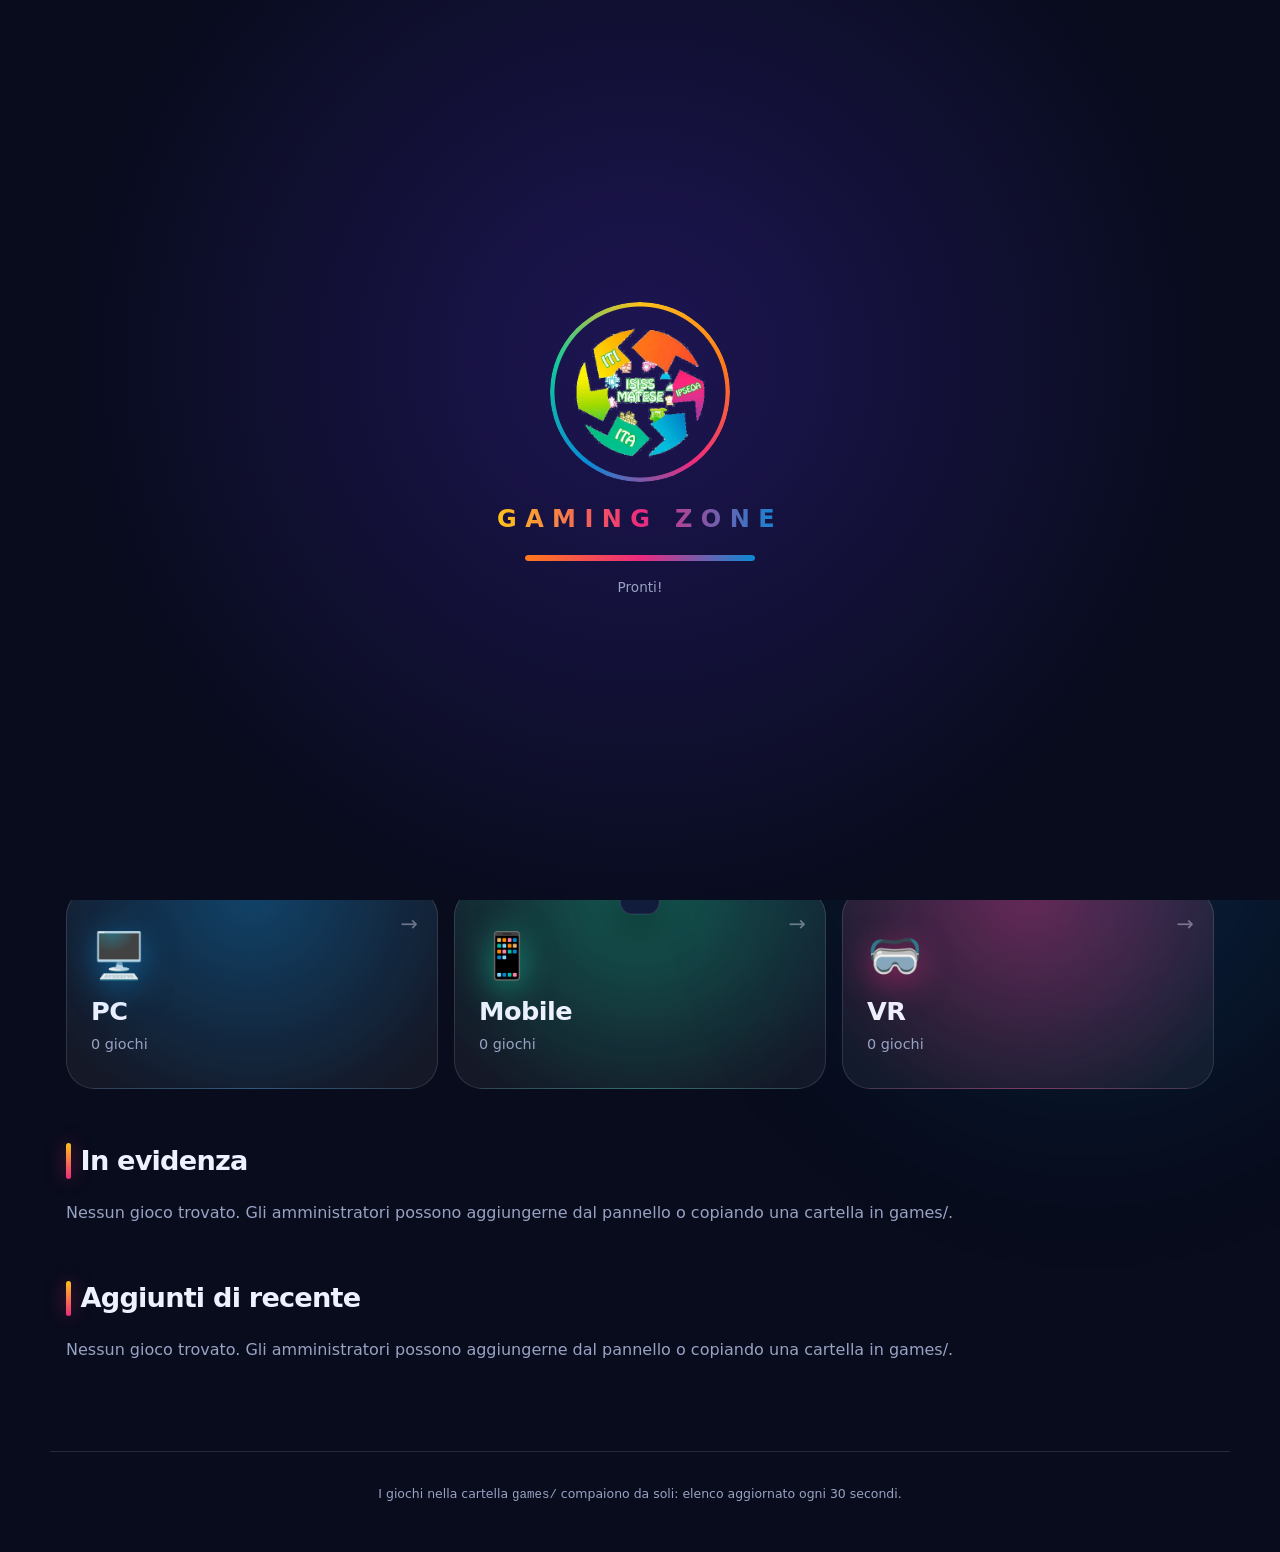
==== index.html @ 9fdfa831 "Add files via upload" ====
<!DOCTYPE html>
<html lang="it">
<head>
<meta charset="utf-8">
<meta name="theme-color" content="#080c1c">
<meta name="viewport" content="width=device-width,initial-scale=1,viewport-fit=cover">
<title>ISIS MATESE GAMING ZONE</title>
<style>
:root{--o:#ff7a1a;--y:#ffc21a;--p:#ec2a7e;--t:#12c99b;--bl:#0a8ad6;--bg:#080c1c;--m:#98a2c3;--line:#ffffff1f;--c:var(--t);--b:var(--bl);--v:var(--p)}
*{box-sizing:border-box}
html{scroll-behavior:smooth}
body{margin:0;background:var(--bg);color:#eef1ff;font:16px/1.55 Inter,"Segoe UI",system-ui,sans-serif;min-height:100vh;overflow-x:hidden}
body::before,body::after{content:"";position:fixed;z-index:-1;width:60vmax;height:60vmax;border-radius:50%;filter:blur(90px);opacity:.3;animation:drift 22s ease-in-out infinite alternate;pointer-events:none}
body::before{background:radial-gradient(circle,var(--p),transparent 65%);top:-25vmax;left:-15vmax}
body::after{background:radial-gradient(circle,var(--bl),transparent 65%);bottom:-25vmax;right:-15vmax;animation-delay:-9s}
@keyframes drift{to{transform:translate(8vmax,6vmax) scale(1.15)}}
a{color:inherit;text-decoration:none}h1,h2{margin:.3em 0;letter-spacing:-.02em}
:focus-visible{outline:2px solid var(--y);outline-offset:2px}
/* loader */
#loader{position:fixed;inset:0;z-index:100;display:grid;place-items:center;background:radial-gradient(circle at 50% 40%,#1d1553,#080c1c 70%);transition:opacity .6s,visibility .6s}
#loader.done{opacity:0;visibility:hidden}
.ld{display:grid;justify-items:center;gap:1rem;text-align:center;padding:1rem}
.ld h2{margin:.2rem 0 0;font-size:1.5rem;letter-spacing:.35em;font-weight:800;background:linear-gradient(90deg,var(--y),var(--p),var(--bl));-webkit-background-clip:text;background-clip:text;color:transparent}
.ld p{margin:0;color:var(--m);font-size:.85rem}
.ring{position:relative;width:180px;height:180px;display:grid;place-items:center}
.ring::before{content:"";position:absolute;inset:0;border-radius:50%;background:conic-gradient(var(--y),var(--o),var(--p),var(--bl),var(--t),var(--y));-webkit-mask:radial-gradient(farthest-side,#0000 calc(100% - 5px),#000 calc(100% - 4px));mask:radial-gradient(farthest-side,#0000 calc(100% - 5px),#000 calc(100% - 4px));animation:spin 1.6s linear infinite}
.ring img{width:136px;animation:pulse 1.8s ease-in-out infinite}
@keyframes spin{to{transform:rotate(1turn)}}
@keyframes pulse{50%{transform:scale(1.07)}}
.bar{width:230px;height:6px;border-radius:9px;background:#ffffff1f;overflow:hidden}
.bar i{display:block;height:100%;width:0;border-radius:9px;background:linear-gradient(90deg,var(--o),var(--p),var(--bl));animation:load 2.4s cubic-bezier(.2,.8,.2,1) forwards;transition:width .25s}
@keyframes load{to{width:90%}}
/* nav */
.nav{position:sticky;top:.7rem;z-index:20;margin:.7rem auto 0;max-width:1180px;width:calc(100% - 1.4rem);display:flex;align-items:center;gap:.8rem;padding:.45rem .6rem .45rem 1rem;background:#0d1330b8;backdrop-filter:blur(16px) saturate(1.5);-webkit-backdrop-filter:blur(16px) saturate(1.5);border:1px solid var(--line);border-radius:999px;box-shadow:0 10px 40px #0008}
.brand{display:flex;align-items:center;gap:.6rem;font-weight:800;letter-spacing:.08em;font-size:.85rem}
.brand img{height:42px;width:42px;display:block;transition:transform .6s}.brand:hover img{transform:rotate(360deg)}
.brand span{background:linear-gradient(90deg,var(--y),var(--p));-webkit-background-clip:text;background-clip:text;color:transparent}
#menu{display:flex;gap:.2rem;flex:1;justify-content:center}
#menu a{padding:.45rem .9rem;border-radius:99px;transition:.25s;color:var(--m);font-weight:600;font-size:.92rem}
#menu a:hover{color:#fff;background:#ffffff14}
#menu a.on{color:#fff;background:linear-gradient(135deg,#ff7a1a55,#ec2a7e55);box-shadow:inset 0 0 0 1px #ffffff2a}
#burger{display:none}
.btn,button{background:linear-gradient(135deg,var(--o),var(--p));border:0;border-radius:99px;padding:.55rem 1.15rem;color:#fff;font:700 .92rem Inter,system-ui,sans-serif;cursor:pointer;transition:.25s;display:inline-block}
.btn:hover,button:hover{transform:translateY(-2px);box-shadow:0 8px 28px #ec2a7e66}
.ghost{background:#ffffff14;box-shadow:inset 0 0 0 1px var(--line)}.ghost:hover{background:#ffffff24;box-shadow:inset 0 0 0 1px #ffffff40}
.file{background:#ffffff14;border-radius:99px;padding:.5rem 1.1rem;cursor:pointer;font-weight:700;display:inline-block;box-shadow:inset 0 0 0 1px var(--line)}
.big{font-size:1.05rem;padding:.8rem 2rem}
.wrap{max-width:1180px;margin:auto;padding:1.5rem 1rem}.narrow{max-width:460px}
.pg{animation:fade .5s both}
@keyframes fade{from{opacity:0;transform:translateY(10px)}}
/* hero */
.hero{text-align:center;padding:3rem 1rem 1.5rem;position:relative}
.hero::before{content:"";position:absolute;left:50%;top:1rem;width:min(420px,80vw);aspect-ratio:1;transform:translateX(-50%);background:conic-gradient(from 0deg,#ffc21a55,#ff7a1a55,#ec2a7e55,#0a8ad655,#12c99b55,#ffc21a55);filter:blur(70px);border-radius:50%;animation:spin 18s linear infinite;z-index:-1}
.hl{width:min(210px,52vw);display:block;margin:0 auto;animation:float 5s ease-in-out infinite;filter:drop-shadow(0 14px 36px #0009)}
@keyframes float{50%{transform:translateY(-12px)}}
.hero h1{font-size:clamp(2.2rem,7.5vw,4.8rem);line-height:1.05;font-weight:900;margin:.6rem 0 .2rem;background:linear-gradient(90deg,var(--y),var(--o),var(--p),var(--bl),var(--t),var(--y));background-size:300% 100%;-webkit-background-clip:text;background-clip:text;color:transparent;animation:flow 9s linear infinite}
@keyframes flow{to{background-position:300% 0}}
.hero p{color:var(--m);font-size:1.15rem;margin:.2rem 0 1.4rem}
.chips{display:flex;gap:.6rem;justify-content:center;flex-wrap:wrap;margin-top:1.6rem}
.chip{padding:.35rem .9rem;border-radius:99px;background:#ffffff0e;border:1px solid var(--line);font-size:.82rem;color:#cfd5f0;backdrop-filter:blur(8px)}
.row.c{justify-content:center}
/* categorie */
.cats{display:grid;grid-template-columns:repeat(auto-fit,minmax(220px,1fr));gap:1rem}
.cat{--k:var(--bl);position:relative;overflow:hidden;padding:1.6rem 1.2rem;border-radius:24px;border:1px solid var(--line);background:linear-gradient(160deg,color-mix(in srgb,var(--k) 30%,transparent),#ffffff08);transition:.35s;display:grid;gap:.1rem;animation:up .6s both}
.cat em{font-style:normal;font-size:2.4rem;transition:.35s}.cat b{font-size:1.5rem}.cat span{color:var(--m);font-size:.9rem}
.cat::after{content:"→";position:absolute;right:1.2rem;top:1.2rem;font-size:1.3rem;opacity:.4;transition:.3s}
.cat:hover{transform:translateY(-6px);border-color:var(--k);box-shadow:0 14px 44px color-mix(in srgb,var(--k) 40%,transparent)}
.cat:hover em{transform:scale(1.2) rotate(-8deg)}.cat:hover::after{opacity:1;transform:translateX(4px)}
.cat.pc{--k:var(--bl)}.cat.mobile{--k:var(--t)}.cat.vr{--k:var(--p)}
/* card */
.grid{display:grid;grid-template-columns:repeat(auto-fill,minmax(240px,1fr));gap:1.1rem}
@keyframes up{from{opacity:0;transform:translateY(22px)}}
.card{background:linear-gradient(180deg,#ffffff14,#ffffff06);border:1px solid var(--line);border-radius:24px;overflow:hidden;transition:.35s;display:flex;flex-direction:column;animation:up .6s both;animation-delay:calc(var(--i,0)*70ms)}
.card:hover{transform:translateY(-7px);border-color:#ffffff55;box-shadow:0 18px 48px #0009,0 0 0 1px #ffffff14}
.thumb{position:relative;aspect-ratio:16/10;display:grid;place-items:center;font-size:3.4rem;font-weight:900;color:#ffffffd9;overflow:hidden}
.thumb img{position:absolute;inset:0;width:100%;height:100%;object-fit:cover;transition:transform .6s}.card:hover .thumb img{transform:scale(1.07)}
.thumb::after{content:"▶";position:absolute;inset:0;display:grid;place-items:center;font-size:2.2rem;color:#fff;background:#0007;opacity:0;transition:.3s;pointer-events:none}.card:hover .thumb::after{opacity:1}
.t0{background:linear-gradient(135deg,var(--o),var(--p))}.t1{background:linear-gradient(135deg,var(--y),var(--o))}.t2{background:linear-gradient(135deg,var(--t),var(--bl))}.t3{background:linear-gradient(135deg,var(--bl),var(--p))}.t4{background:linear-gradient(135deg,var(--p),var(--y))}
.cb{padding:1rem;display:flex;flex-direction:column;gap:.5rem;flex:1}.cb h3{font-size:1.1rem}.cb p{margin:0;color:var(--m);font-size:.9rem;flex:1}
.acts{display:flex;gap:.4rem}.acts .btn{flex:1;text-align:center}
.b{font-style:normal;font-size:.68rem;font-weight:800;padding:.15rem .55rem;border-radius:99px;margin-right:.3rem;border:1px solid;letter-spacing:.04em;text-transform:uppercase}
.b.pc{color:#4cb8ff}.b.mobile{color:var(--t)}.b.vr{color:#ff6fae}.b.warn{color:var(--y)}
.sec{margin:2.4rem 0 1rem;font-size:1.5rem;display:flex;align-items:center;gap:.6rem}
.sec::before{content:"";width:6px;height:1.3em;border-radius:9px;background:linear-gradient(var(--y),var(--p))}
.tools{display:flex;flex-wrap:wrap;gap:.6rem;margin:1rem 0;align-items:center}.tools input[type=search]{flex:1;min-width:200px}.tools select{width:auto}
input,select,textarea{background:#ffffff0d;border:1px solid var(--line);border-radius:14px;padding:.7rem .9rem;color:inherit;font:inherit;width:100%;transition:.2s}
input:focus,select:focus,textarea:focus{border-color:var(--o);outline:0;box-shadow:0 0 0 3px #ff7a1a33}
select option{background:#12183a}
input[type=checkbox]{width:auto}
.panel{background:#ffffff0a;border:1px solid var(--line);border-radius:24px;padding:1.3rem;margin:1rem 0;display:grid;gap:.7rem;backdrop-filter:blur(10px)}
.note{color:var(--y);font-size:.85rem}.err{color:#ff7a8a}.ok{color:var(--t)}
.row{display:flex;gap:.5rem;align-items:center;flex-wrap:wrap}
.trow{display:flex;gap:.5rem;align-items:center;flex-wrap:wrap;padding:.5rem 0;border-bottom:1px solid #ffffff14}.trow code{flex:1;color:var(--m);overflow:hidden;text-overflow:ellipsis}
#modal{position:fixed;inset:0;z-index:50;background:#000b;backdrop-filter:blur(6px);display:grid;place-items:center;padding:1rem}#modal[hidden]{display:none}
.box{background:#fff;color:#000;border-radius:24px;padding:1.4rem;text-align:center;max-width:340px;display:grid;gap:.6rem;justify-items:center;animation:fade .3s}
.box code{font-size:.7rem;word-break:break-all}#qrc{padding:14px;background:#fff}
#warn{background:#78350f;padding:.5rem 1rem;font-size:.85rem;margin-top:.7rem}
#toast{position:fixed;left:50%;bottom:1.4rem;z-index:70;transform:translate(-50%,150%);background:#12183aee;border:1px solid var(--line);padding:.7rem 1.2rem;border-radius:99px;box-shadow:0 10px 40px #000a;transition:transform .5s cubic-bezier(.2,1.2,.4,1)}#toast.on{transform:translate(-50%,0)}
.foot{text-align:center;color:var(--m);font-size:.78rem;padding:2rem 1rem 3rem}
.player{height:100dvh;display:flex;flex-direction:column}.pbar{display:flex;gap:.5rem;align-items:center;padding:.5rem .7rem;background:#0b1029}.sp{flex:1}
.player iframe{flex:1;border:0;width:100%;background:#000}.player.full{position:fixed;inset:0;z-index:60}
.playing .nav,.playing .foot{display:none}
@media(max-width:860px){.nav{flex-wrap:wrap;border-radius:26px}.brand span{display:none}#login-btn{margin-left:auto}#burger{display:block}#menu{display:none;order:9;width:100%;flex-direction:column}#menu.open{display:flex}}
@media(prefers-reduced-motion:reduce){*{animation:none!important;transition:none!important}.bar i{width:90%}}
@media print{body>*:not(#modal){display:none!important}#modal{position:static;background:none}.box button{display:none}}

/* ===== RESTYLING 2026 ===== */
:root{--glass:#ffffff0d;--glass2:#ffffff17;--r:28px;--ease:cubic-bezier(.2,.8,.2,1)}
body{background:radial-gradient(1200px 700px at 80% -10%,#2a1457 0,transparent 60%),radial-gradient(900px 600px at -10% 110%,#08334f 0,transparent 55%),var(--bg);background-attachment:fixed;font-family:"Inter","SF Pro Display","Segoe UI",system-ui,sans-serif;-webkit-font-smoothing:antialiased}
body::before,body::after{opacity:.22}
html::after{content:"";position:fixed;inset:0;z-index:-1;pointer-events:none;opacity:.5;background-image:radial-gradient(#ffffff14 1px,transparent 1px);background-size:28px 28px;-webkit-mask:radial-gradient(ellipse at 50% 30%,#000 20%,transparent 75%);mask:radial-gradient(ellipse at 50% 30%,#000 20%,transparent 75%)}
::selection{background:#ec2a7e88}
::-webkit-scrollbar{width:10px}::-webkit-scrollbar-thumb{background:#ffffff26;border-radius:9px;border:2px solid var(--bg)}
.nav{background:#0b1129a6;border-color:#ffffff26;box-shadow:0 18px 50px #0009,inset 0 1px 0 #ffffff1a}
#menu a{position:relative}
#menu a.on{background:#ffffff14;box-shadow:inset 0 0 0 1px #ffffff26}
#menu a.on::after{content:"";position:absolute;left:30%;right:30%;bottom:3px;height:2px;border-radius:2px;background:linear-gradient(90deg,var(--y),var(--p))}
.btn,button{background:linear-gradient(135deg,var(--o),var(--p) 60%,#b13bff);background-size:140% 140%;box-shadow:0 6px 20px #ec2a7e40,inset 0 1px 0 #ffffff40;transition:transform .3s var(--ease),box-shadow .3s,background-position .5s}
.btn:hover,button:hover{background-position:100% 0;transform:translateY(-2px) scale(1.02);box-shadow:0 12px 34px #ec2a7e70,inset 0 1px 0 #ffffff55}
.btn:active,button:active{transform:scale(.97)}
.ghost{background:var(--glass2);box-shadow:inset 0 0 0 1px #ffffff26;backdrop-filter:blur(10px)}
/* hero */
.hero{padding:4.5rem 1rem 2.5rem}
.eyebrow{display:inline-flex;align-items:center;gap:.5rem;padding:.35rem .9rem;border-radius:99px;background:var(--glass2);border:1px solid #ffffff26;font-size:.78rem;font-weight:700;letter-spacing:.14em;text-transform:uppercase;color:#dfe4ff;backdrop-filter:blur(10px)}
.eyebrow i{width:8px;height:8px;border-radius:50%;background:var(--t);box-shadow:0 0 0 0 #12c99b99;animation:ping 2s infinite}
@keyframes ping{70%{box-shadow:0 0 0 10px #12c99b00}100%{box-shadow:0 0 0 0 #12c99b00}}
.hl{width:min(150px,40vw);margin:1.2rem auto 0}
.hero h1{font-size:clamp(2.6rem,9vw,6.2rem);letter-spacing:-.045em;line-height:.98;margin:1rem 0 .5rem}
.hero p{font-size:clamp(1rem,2.4vw,1.3rem);max-width:34ch;margin:.6rem auto 1.8rem}
.stats{display:flex;justify-content:center;gap:.8rem;flex-wrap:wrap;margin-top:2.4rem}
.stat{min-width:120px;padding:.9rem 1.3rem;border-radius:20px;background:var(--glass);border:1px solid var(--line);backdrop-filter:blur(14px);box-shadow:inset 0 1px 0 #ffffff14}
.stat b{display:block;font-size:1.8rem;font-weight:900;line-height:1;background:linear-gradient(135deg,var(--y),var(--p));-webkit-background-clip:text;background-clip:text;color:transparent}
.stat span{font-size:.75rem;color:var(--m);letter-spacing:.08em;text-transform:uppercase}
/* categorie */
.cat{--k:var(--bl);padding:2rem 1.5rem;border-radius:var(--r);background:radial-gradient(400px circle at var(--mx,50%) var(--my,0%),color-mix(in srgb,var(--k) 38%,transparent),transparent 60%),var(--glass);backdrop-filter:blur(12px);transition:transform .45s var(--ease),border-color .3s,box-shadow .45s}
.cat em{font-size:2.8rem;filter:drop-shadow(0 8px 16px color-mix(in srgb,var(--k) 60%,transparent))}
.cat b{font-size:1.6rem;letter-spacing:-.02em}
/* card giochi */
.grid{gap:1.3rem}
.card{position:relative;border-radius:var(--r);background:var(--glass);backdrop-filter:blur(12px);border-color:#ffffff1a;transition:transform .45s var(--ease),border-color .3s,box-shadow .45s}
.card::before{content:"";position:absolute;inset:0;border-radius:inherit;pointer-events:none;z-index:2;opacity:0;transition:opacity .35s;background:radial-gradient(360px circle at var(--mx,50%) var(--my,50%),#ffffff1c,transparent 55%)}
.card:hover::before,.cat:hover::before{opacity:1}
.card:hover{transform:translateY(-8px) scale(1.012);border-color:#ffffff40;box-shadow:0 26px 60px #000a,0 0 40px #ec2a7e26}
.thumb{margin:8px 8px 0;border-radius:calc(var(--r) - 8px);aspect-ratio:16/10}
.thumb::before{content:"";position:absolute;inset:0;z-index:1;background:linear-gradient(180deg,transparent 55%,#0006)}
.thumb::after{content:"▶";background:#0a0f2599;backdrop-filter:blur(3px)}
.cb{padding:1rem 1.2rem 1.2rem}.cb h3{font-size:1.15rem;letter-spacing:-.01em}
.b{backdrop-filter:blur(6px);background:#ffffff0d}
.sec{font-size:1.7rem;font-weight:800;letter-spacing:-.03em;margin:3.2rem 0 1.2rem}
.sec::before{width:5px;box-shadow:0 0 18px #ec2a7e88}
input,select,textarea{background:var(--glass);backdrop-filter:blur(10px);border-radius:16px}
.tools input[type=search]{padding-left:2.6rem;background-image:url("data:image/svg+xml,%3Csvg xmlns='http://www.w3.org/2000/svg' width='18' height='18' fill='none' stroke='%2398a2c3' stroke-width='2' stroke-linecap='round'%3E%3Ccircle cx='8' cy='8' r='6'/%3E%3Cpath d='m13 13 4 4'/%3E%3C/svg%3E");background-repeat:no-repeat;background-position:.9rem center}
.panel{border-radius:var(--r);background:var(--glass);box-shadow:inset 0 1px 0 #ffffff12}
.foot{border-top:1px solid var(--line);margin:3rem auto 0;max-width:1180px}
.reveal{opacity:0;transform:translateY(26px);transition:opacity .7s var(--ease),transform .7s var(--ease)}.reveal.in{opacity:1;transform:none}
@media(max-width:860px){.hero{padding-top:3rem}.stat{min-width:96px;padding:.7rem 1rem}}
@media(prefers-reduced-motion:reduce){.reveal{opacity:1;transform:none}}
.pw{position:relative}.pw input{padding-right:3.4rem}.pw button{position:absolute;right:.35rem;top:50%;transform:translateY(-50%);padding:.4rem .7rem;box-shadow:none}.pw button:hover{transform:translateY(-50%)}
</style>
</head>
<body>
<div id="loader"><div class="ld"><div class="ring"><img src="[data-uri]" alt=""></div><h2>GAMING ZONE</h2><div class="bar"><i></i></div><p id="ltxt">Caricamento in corso…</p></div></div>
<header class="nav">
<a class="brand" href="#home"><img alt="ISISS Matese"><span>GAMING ZONE</span></a>
<nav id="menu"><a href="#home">Home</a><a href="#cat/pc">Giochi PC</a><a href="#cat/mobile">Giochi Mobile</a><a href="#cat/vr">Giochi VR</a><a href="#cerca">Cerca</a></nav>
<a id="login-btn" class="btn" href="admin.html">ACCEDI</a>
<button id="burger" aria-label="Menu">☰</button>
</header>
<div id="warn" hidden></div>
<main id="app"></main>
<div class="foot">I giochi nella cartella <code>games/</code> compaiono da soli: elenco aggiornato ogni 30 secondi.</div>
<div id="modal" hidden></div>
<div id="toast" role="status"></div>
<script>
// ISIS MATESE GAMING ZONE - sito in un unico file. I giochi vivono nella cartella games/ accanto a questo file:
// ogni sottocartella = un gioco (index.html + opzionali game.json e cover.png). Il sito la rilegge da solo.
// ATTENZIONE: user e hash sono visibili nel sorgente: il login non è una protezione reale (vedi note nel pannello).
// Password predefinita: matese2026  -> cambiala sostituendo l'hash (SHA-256 della nuova password).
const CFG={user:'admin',hash:'a6efb0cf20adb70694fccef0e6e9edf36c67a887b38a6941af6e620358de54af'},CATS={pc:'PC',mobile:'Mobile',vr:'VR'},GAMES='games/',POLL=30000;
const $=(s,r=document)=>r.querySelector(s),app=$('#app'),modal=$('#modal');
const LOGO=$('#loader img').src,ICON={pc:'🖥️',mobile:'📱',vr:'🥽'};
$('.brand img').src=LOGO;{const l=document.createElement('link');l.rel='icon';l.href=LOGO;document.head.append(l)}
const toast=t=>{const e=$('#toast');e.textContent=t;e.classList.add('on');clearTimeout(toast.t);toast.t=setTimeout(()=>e.classList.remove('on'),4000)};
const hue=s=>[...s].reduce((a,c)=>(a*31+c.charCodeAt(0))>>>0,7)%5;
const esc=s=>String(s??'').replace(/[&<>"']/g,c=>'&#'+c.charCodeAt(0)+';');
const LS={get(k,d){try{return JSON.parse(localStorage.getItem(k))??d}catch{return d}},set(k,v){try{localStorage.setItem(k,JSON.stringify(v))}catch{}}};
let games=[],fav=LS.get('gz_fav',[]),admin=(()=>{try{return sessionStorage.getItem('gz_admin')==='1'}catch{return false}})(),S={q:'',sort:'az',fav:false},refill=null,editing=null,dirH=null,tbl=null;
const slug=s=>s.toLowerCase().normalize('NFD').replace(/[\u0300-\u036f]/g,'').replace(/[^a-z0-9]+/g,'-').replace(/^-|-$/g,'');
const ts=g=>Date.parse(g.added)||0;
const sortG=(a,m)=>[...a].sort(m==='az'?(x,y)=>x.name.localeCompare(y.name,'it'):(x,y)=>ts(y)-ts(x)||y.i-x.i);
const warn=t=>{const w=$('#warn');w.textContent+=' '+t;w.hidden=false};
function sha256js(m){const K=[];for(let i=2,n=0;n<64;i++){let p=1;for(let j=2;j*j<=i;j++)if(i%j==0){p=0;break}if(p){K[n++]=(Math.cbrt(i)%1*4294967296)|0}}
 const H=[];for(let i=2,n=0;n<8;i++){let p=1;for(let j=2;j*j<=i;j++)if(i%j==0){p=0;break}if(p){H[n++]=(Math.sqrt(i)%1*4294967296)|0}}
 const b=[...new TextEncoder().encode(m)],l=b.length*8;b.push(128);while(b.length%64!=56)b.push(0);for(let i=7;i>=0;i--)b.push(i>3?0:(l>>>(i*8))&255);
 const r=(x,n)=>(x>>>n)|(x<<(32-n));
 for(let o=0;o<b.length;o+=64){const w=[];for(let i=0;i<16;i++)w[i]=(b[o+i*4]<<24)|(b[o+i*4+1]<<16)|(b[o+i*4+2]<<8)|b[o+i*4+3];
  for(let i=16;i<64;i++){const a=r(w[i-15],7)^r(w[i-15],18)^(w[i-15]>>>3),c=r(w[i-2],17)^r(w[i-2],19)^(w[i-2]>>>10);w[i]=(w[i-16]+a+w[i-7]+c)|0}
  let[a,c,d,e,f,g,h,k]=H;
  for(let i=0;i<64;i++){const t1=(k+(r(f,6)^r(f,11)^r(f,25))+((f&g)^(~f&h))+K[i]+w[i])|0,t2=((r(a,2)^r(a,13)^r(a,22))+((a&c)^(a&d)^(c&d)))|0;k=h;h=g;g=f;f=(e+t1)|0;e=d;d=c;c=a;a=(t1+t2)|0}
  [a,c,d,e,f,g,h,k].forEach((v,i)=>H[i]=(H[i]+v)|0)}
 return H.map(x=>(x>>>0).toString(16).padStart(8,'0')).join('')}
const sha=async s=>window.crypto&&crypto.subtle?[...new Uint8Array(await crypto.subtle.digest('SHA-256',new TextEncoder().encode(s)))].map(x=>x.toString(16).padStart(2,'0')).join(''):sha256js(s);
const shrink=f=>new Promise(r=>{const i=new Image();i.onload=()=>{const k=Math.min(1,480/i.width),c=document.createElement('canvas');c.width=i.width*k;c.height=i.height*k;c.getContext('2d').drawImage(i,0,0,c.width,c.height);c.toBlob(r,'image/jpeg',.8)};i.src=URL.createObjectURL(f)});
const gurl=g=>GAMES+encodeURIComponent(g.id)+'/';

/* ---------- Scoperta automatica dei giochi ---------- */
async function jget(u){const r=await fetch(u,{cache:'no-store'});if(!r.ok)throw 0;return r.json()}
async function discover(){
 let names=[];
 try{const j=await jget(GAMES+'index.json');names.push(...((Array.isArray(j)?j:j.folders)||[]))}catch{}
 try{ // elenco della cartella (autoindex del server)
  const base=new URL(GAMES,location.href.split('#')[0]),r=await fetch(base,{cache:'no-store'});
  if(r.ok){const d=new DOMParser().parseFromString(await r.text(),'text/html');
   [...d.querySelectorAll('a[href]')].forEach(a=>{const u=new URL(a.getAttribute('href'),base),p=u.pathname;
    if(u.origin===base.origin&&p.startsWith(base.pathname)&&p.endsWith('/')&&p!==base.pathname){const n=decodeURIComponent(p.slice(base.pathname.length,-1));if(n&&!n.includes('/'))names.push(n)}})}
 }catch{}
 names=[...new Set(names)].filter(n=>n&&!n.startsWith('.'));
 return Promise.all(names.map(async(f,i)=>{let m={};try{m=await jget(GAMES+encodeURIComponent(f)+'/game.json')}catch{}
  const c=CATS[m.category]?m.category:'pc';
  return{id:f,i,name:m.name||f.replace(/[-_]+/g,' ').replace(/^./,x=>x.toUpperCase()),description:m.description||'',category:c,compat:m.compat||[c],webxr:!!m.webxr,featured:!!m.featured,added:m.added||'',file:m.file||'index.html',cover:m.cover||'',url:/^https?:\/\//i.test(m.url||'')?m.url:''}}));
}
async function refresh(first){
 const n=await discover();if(!first&&JSON.stringify(n)===JSON.stringify(games))return;
 const added=!first&&n.length>games.length;games=n;if(first)return;if(added)toast('🎮 Nuovi giochi disponibili!');
 const r=location.hash.slice(1).split('/')[0]||'home';
 if(r==='home')home();else if(refill)refill();else if(r==='admin'&&tbl)tbl();
}

/* ---------- Viste ---------- */
function cv(i){const x=['jpg','jpeg','webp'],n=+i.dataset.n;n<x.length?(i.dataset.n=n+1,i.src=i.dataset.b+'.'+x[n]):i.remove()}
const cover=g=>g.cover?`<img src="${esc(gurl(g)+encodeURI(g.cover))}" alt="" loading="lazy" onerror="this.remove()">`:`<img src="${esc(gurl(g))}cover.png" data-b="${esc(gurl(g))}cover" data-n="0" alt="" loading="lazy" onerror="cv(this)">`;
const badges=g=>[...new Set([g.category,...(g.compat||[])])].filter(k=>CATS[k]&&(k!=='vr'||g.webxr)).map(k=>`<i class="b ${k}">${CATS[k]}</i>`).join('')+(g.category==='vr'&&!g.webxr?'<i class="b warn">WebXR non verificato</i>':'');
const card=(g,n)=>`<article class="card" style="--i:${n}"><div class="thumb t${hue(g.id)}"><span>${esc(g.name[0]||'?')}</span>${cover(g)}</div><div class="cb"><div>${badges(g)}</div><h3 style="margin:0">${esc(g.name)}</h3><p>${esc(g.description)}</p><div class="acts"><a class="btn" href="#play/${encodeURIComponent(g.id)}">GIOCA</a><button class="ghost" data-qr="${esc(g.id)}">QR</button><button class="ghost" data-fav="${esc(g.id)}" title="Preferito">${fav.includes(g.id)?'♥':'♡'}</button></div></div></article>`;
const grid=a=>a.length?`<div class="grid">${a.map(card).join('')}</div>`:'<p style="color:var(--m)">Nessun gioco trovato. Gli amministratori possono aggiungerne dal pannello o copiando una cartella in games/.</p>';

function home(){
 const f=games.filter(g=>g.featured),n=c=>games.filter(g=>g.category===c).length;
 app.innerHTML=`<section class="hero"><span class="eyebrow"><i></i>Online · aggiornato in tempo reale</span><img class="hl" src="${LOGO}" alt="ISISS Matese"><h1>ISISS MATESE<br>GAMING ZONE</h1><p>Il tuo spazio gaming scolastico: gioca da PC, smartphone e visore VR.</p><div class="row c"><a class="btn big" href="#cerca">ESPLORA I GIOCHI</a><a class="btn ghost big" href="#cat/vr">Prova la VR</a></div><div class="stats"><div class="stat"><b>${games.length}</b><span>Giochi</span></div>${Object.entries(CATS).map(([k,v])=>`<div class="stat"><b>${n(k)}</b><span>${v}</span></div>`).join('')}</div></section><div class="wrap"><div class="cats">${Object.entries(CATS).map(([k,v])=>`<a class="cat ${k}" href="#cat/${k}" style="animation-delay:${Object.keys(CATS).indexOf(k)*80}ms"><em>${ICON[k]}</em><b>${v}</b><span>${n(k)} giochi</span></a>`).join('')}</div><h2 class="sec">In evidenza</h2>${grid((f.length?f:games).slice(0,6))}<h2 class="sec">Aggiunti di recente</h2>${grid(sortG(games,'new').slice(0,6))}</div>`;
}

function list(c='all'){
 if(c!=='all'&&!CATS[c])c='all';
 app.innerHTML=`<section class="wrap"><h1>${c==='all'?'Cerca':'Giochi '+CATS[c]}</h1><div class="tools"><input id="q" type="search" placeholder="Cerca per nome…" value="${esc(S.q)}"><select id="cf">${['all',...Object.keys(CATS)].map(k=>`<option value="${k}"${k===c?' selected':''}>${k==='all'?'Tutte':CATS[k]}</option>`).join('')}</select><select id="so"><option value="az">A–Z</option><option value="new"${S.sort==='new'?' selected':''}>Più recenti</option></select><label><input id="fv" type="checkbox"${S.fav?' checked':''}> Preferiti</label></div><div id="res"></div></section>`;
 refill=()=>{$('#res').innerHTML=grid(sortG(games.filter(g=>(c==='all'||g.category===c)&&g.name.toLowerCase().includes(S.q.toLowerCase())&&(!S.fav||fav.includes(g.id))),S.sort))};
 $('#q').oninput=e=>{S.q=e.target.value;refill()};$('#so').onchange=e=>{S.sort=e.target.value;refill()};$('#fv').onchange=e=>{S.fav=e.target.checked;refill()};
 $('#cf').onchange=e=>location.hash=e.target.value==='all'?'cerca':'cat/'+e.target.value;
 refill();
}

function login(){
 if(admin){location.hash='admin';return}
 app.innerHTML=`<section class="wrap narrow"><form id="lf" class="panel"><h1>Accesso amministratori</h1><input id="u" placeholder="Username" autocomplete="username" autocapitalize="none" autocorrect="off" spellcheck="false" required><div class="pw"><input id="p" type="password" placeholder="Password" autocomplete="current-password" autocapitalize="none" autocorrect="off" required><button type="button" id="eye" class="ghost" aria-label="Mostra password" aria-pressed="false">👁</button></div><p id="err" class="err" hidden></p><button class="btn">ACCEDI</button><a class="btn ghost" href="#home" style="text-align:center">Torna alla homepage</a><p class="note">Una password scritta nel codice di una pagina web può essere letta da chiunque: è solo un filtro leggero. La vera protezione è che solo chi ha accesso alla cartella del sito può aggiungere giochi.</p></form></section>`;
 $('#eye').onclick=()=>{const p=$('#p'),on=p.type==='password';p.type=on?'text':'password';$('#eye').textContent=on?'🙈':'👁';$('#eye').setAttribute('aria-pressed',on)};
 $('#lf').onsubmit=async e=>{e.preventDefault();const er=$('#err');er.hidden=false;
  if($('#u').value.trim().toLowerCase()===CFG.user&&await sha($('#p').value.trim())===CFG.hash){admin=true;try{sessionStorage.setItem('gz_admin','1')}catch{}if(location.hash==='#admin')route();else location.hash='admin'}else er.textContent='Credenziali errate. Controlla username e password (usa l\'occhio per vedere cosa scrivi).'};
}

/* ---------- Accesso alla cartella del sito (File System Access API) ---------- */
const idb=(m,v)=>new Promise(r=>{const o=indexedDB.open('gz',1);o.onupgradeneeded=()=>o.result.createObjectStore('k');o.onerror=()=>r();o.onsuccess=()=>{const s=o.result.transaction('k',m==='get'?'readwrite':'readwrite').objectStore('k'),q=m==='get'?s.get('dir'):s.put(v,'dir');q.onsuccess=()=>r(q.result);q.onerror=()=>r()}});
async function siteDir(ask){
 if(dirH)return dirH;
 try{const h=await idb('get');if(h){let p=await h.queryPermission({mode:'readwrite'});if(p!=='granted'&&ask)p=await h.requestPermission({mode:'readwrite'});if(p==='granted')return dirH=h}}catch{}
 return null;
}
async function pickDir(){dirH=await showDirectoryPicker({mode:'readwrite'});await idb('put',dirH);return dirH}
const gdir=async()=>(await siteDir(true)).getDirectoryHandle('games',{create:true});
async function wr(d,name,data){const w=await(await d.getFileHandle(name,{create:true})).createWritable();await w.write(data);await w.close()}
async function writeIndex(g){const n=[];for await(const[k,h]of g.entries())if(h.kind==='directory'&&!k.startsWith('.'))n.push(k);await wr(g,'index.json',JSON.stringify({folders:n},null,2))}

function adminView(){
 const opts=Object.entries(CATS).map(([k,v])=>`<option value="${k}">${v}</option>`).join(''),fsOk='showDirectoryPicker'in window;
 app.innerHTML=`<section class="wrap"><div class="row"><h1 style="flex:1">Pannello amministratore</h1><button id="out" class="ghost">Esci</button></div>
 <div class="panel"><h2>Cartella del sito</h2><p class="note">I giochi sono le sottocartelle di <code>games/</code>: ogni cartella copiata lì compare da sola nel sito. Per aggiungere giochi da qui, collega la cartella che contiene questo index.html (serve Chrome o Edge su computer).</p><div class="row"><button id="conn"${fsOk?'':' disabled'}>Collega cartella del sito</button><small id="cst"></small></div></div>
 <div class="panel"><h2>URL pubblico del sito (usato nei QR Code)</h2><input id="base" placeholder="https://tuosito.it/gaming-zone/" value="${esc(LS.get('gz_base',''))}"></div>
 <form id="gf" class="panel"><h2 id="ft">Aggiungi gioco</h2><div class="row"><label class="file">Seleziona cartella del gioco<input id="dir" type="file" webkitdirectory multiple hidden></label><small id="dinfo"></small></div>
 <input name="name" placeholder="Nome" required><textarea name="description" placeholder="Descrizione"></textarea><select name="category">${opts}</select>
 <div class="row">Compatibile con: ${Object.entries(CATS).map(([k,v])=>`<label><input type="checkbox" name="c_${k}"> ${v}</label>`).join('')}<label><input type="checkbox" name="webxr"> WebXR verificato</label><label><input type="checkbox" name="featured"> In evidenza</label></div>
 <input name="file" placeholder="Pagina di avvio (index.html)" value="index.html"><div class="row"><label class="file">Copertina (opzionale)<input id="img" type="file" accept="image/*" hidden></label><small id="iinfo"></small></div>
 <div class="row"><button class="btn">Salva gioco</button><button type="button" class="ghost" onclick="adminView()">Annulla</button></div><p id="msg"></p></form>
 <div class="panel"><h2>Giochi presenti</h2><div id="tbl"></div><div class="row"><button id="rs" class="ghost">Rileggi cartella ora</button><button id="ix" class="ghost">Rigenera games/index.json</button></div><p class="note">index.json serve solo se il tuo hosting non mostra l'elenco delle cartelle (es. GitHub Pages): rigeneralo e pubblica anche quel file.</p></div></section>`;
 const F=$('#gf').elements,msg=(t,c='')=>{$('#msg').className=c;$('#msg').textContent=t};
 tbl=()=>{$('#tbl').innerHTML=games.map(g=>`<div class="trow"><b>${esc(g.name)}</b><i class="b ${g.category}">${CATS[g.category]}</i><code>${esc(GAMES+g.id+'/')}</code><button data-ed="${esc(g.id)}">Modifica</button><button class="ghost" data-qr="${esc(g.id)}">QR</button><button class="ghost" data-del="${esc(g.id)}">Elimina</button></div>`).join('')||'Nessun gioco.'};
 tbl();editing=null;
 const st=async()=>{$('#cst').textContent=(await siteDir(false))?'✔ collegata ('+dirH.name+')':'non collegata'};st();
 $('#conn').onclick=async()=>{try{await pickDir();st()}catch{}};
 $('#out').onclick=()=>{try{sessionStorage.removeItem('gz_admin')}catch{}admin=false;location.hash='home'};
 $('#base').onchange=e=>LS.set('gz_base',e.target.value.trim());
 $('#rs').onclick=()=>refresh();
 $('#ix').onclick=async()=>{try{await gdir().then(writeIndex);alert('games/index.json aggiornato')}catch{alert('Collega prima la cartella del sito.')}};
 $('#tbl').onclick=async e=>{const t=e.target.closest('[data-ed],[data-del]');if(!t)return;
  if(t.dataset.del){if(!confirm('Eliminare il gioco e tutti i suoi file?'))return;
   try{const g=await gdir();await g.removeEntry(t.dataset.del,{recursive:true});await writeIndex(g);await refresh()}catch{alert('Collega la cartella del sito per eliminare, oppure cancella a mano la cartella in games/.')}return}
  const g=games.find(x=>x.id===t.dataset.ed);editing=g.id;
  ['name','description','category'].forEach(k=>F[k].value=g[k]||'');F.file.value=g.file;
  Object.keys(CATS).forEach(k=>F['c_'+k].checked=(g.compat||[g.category]).includes(k));F.webxr.checked=g.webxr;F.featured.checked=g.featured;
  $('#ft').textContent='Modifica: '+g.name;scrollTo(0,0)};
 $('#dir').onchange=e=>{const fs=[...e.target.files].map(f=>f.webkitRelativePath);if(!fs.length)return;
  const root=fs[0].split('/')[0],top=fs.filter(p=>p.split('/').length===2).map(p=>p.split('/')[1]),html=top.find(x=>/^index\.html?$/i.test(x))||top.find(x=>/\.html?$/i.test(x));
  if(!html){$('#dinfo').textContent='Nessun file HTML nella cartella selezionata.';e.target.value='';return}
  F.file.value=html;if(!F.name.value)F.name.value=root.replace(/[-_]+/g,' ');
  $('#dinfo').textContent=`${fs.length} file in "${root}"`};
 $('#img').onchange=e=>$('#iinfo').textContent=e.target.files[0]?.name||'';
 $('#gf').onsubmit=async e=>{e.preventDefault();const v=Object.fromEntries(new FormData(e.target)),old=games.find(x=>x.id===editing)||{},files=[...$('#dir').files],im=$('#img').files[0];
  const id=editing||slug(v.name);if(!id){msg('Nome non valido','err');return}
  if(!editing&&games.some(x=>x.id===id)){msg('Esiste già un gioco con questo nome','err');return}
  if(!editing&&!files.length){msg('Seleziona la cartella del gioco','err');return}
  const meta={name:v.name.trim(),description:v.description.trim(),category:v.category,compat:Object.keys(CATS).filter(k=>v['c_'+k]||k===v.category),webxr:!!v.webxr,featured:!!v.featured,added:old.added||new Date().toISOString().slice(0,10),file:v.file.trim()||'index.html'};
  if(old.cover)meta.cover=old.cover;
  const hasCov=files.map(f=>f.webkitRelativePath.split('/').slice(1)).find(p=>p.length===1&&/^cover\.(png|jpe?g|webp)$/i.test(p[0]));if(hasCov)meta.cover=hasCov[0];
  const imgBlob=im?await shrink(im):null;if(im)meta.cover='cover.jpg';
  let g;try{g=await gdir()}catch{g=null}
  if(!g){ // senza accesso alla cartella: scarica game.json da mettere a mano in games/<cartella>/
   const a=document.createElement('a');a.href=URL.createObjectURL(new Blob([JSON.stringify(meta,null,2)],{type:'application/json'}));a.download='game.json';a.click();
   msg('Cartella del sito non collegata: ho scaricato game.json. Copia la cartella del gioco in games/ e metti dentro questo file.','note');return}
  try{msg('Copia in corso…');const fd=await g.getDirectoryHandle(id,{create:true});
   for(const f of files){const p=f.webkitRelativePath.split('/').slice(1);let d=fd;for(const s of p.slice(0,-1))d=await d.getDirectoryHandle(s,{create:true});await wr(d,p.at(-1),f)}
   if(imgBlob)await wr(fd,'cover.jpg',imgBlob);
   await wr(fd,'game.json',JSON.stringify(meta,null,2));await writeIndex(g);await refresh();msg('Salvato ✔','ok');setTimeout(adminView,700)}
  catch(err){msg('Errore durante il salvataggio: '+err.message,'err')}};
}

function play(id){
 const g=games.find(x=>x.id===id);
 if(!g){app.innerHTML='<section class="wrap"><h1>Gioco non trovato</h1><a class="btn" href="#home">Torna alla Gaming Zone</a></section>';return}
 app.innerHTML=`<div class="player"><div class="pbar"><a class="btn" href="#home">← Gaming Zone</a><b>${esc(g.name)}</b><span class="sp"></span>${g.url?`<a class="btn ghost" href="${esc(g.url)}" target="_blank" rel="noopener">Apri in nuova scheda</a>`:''}<button class="ghost" data-qr="${esc(g.id)}">QR</button><button id="fs">Schermo intero</button></div><iframe id="gframe" src="${esc(g.url||gurl(g)+encodeURI(g.file))}" title="${esc(g.name)}" allow="fullscreen; autoplay; gamepad; accelerometer; gyroscope; xr-spatial-tracking; clipboard-write" allowfullscreen></iframe></div>`;
 $('#fs').onclick=()=>{const f=$('#gframe'),r=f.requestFullscreen||f.webkitRequestFullscreen,p=$('.player');r?Promise.resolve(r.call(f)).catch(()=>p.classList.toggle('full')):p.classList.toggle('full')};
}

function qr(id){
 const g=games.find(x=>x.id===id);if(!g)return;
 const base=LS.get('gz_base','').trim(),url=(base?base.replace(/[#?].*$/,'').replace(/\/?$/,'/'):location.href.split('#')[0])+'#play/'+encodeURIComponent(g.id);
 modal.innerHTML=`<div class="box"><h2>${esc(g.name)}</h2><div id="qrc"></div><code>${esc(url)}</code>${/^https?:/.test(url)?'':'<p class="err">Indirizzo locale: il QR funziona solo dopo la pubblicazione (imposta l\'URL pubblico nel pannello admin).</p>'}<div class="row"><button id="dl">Scarica</button><button id="pr">Stampa</button><button id="cl" class="ghost">Chiudi</button></div></div>`;
 modal.hidden=false;
 $('#cl').onclick=()=>modal.hidden=true;$('#pr').onclick=()=>print();
 const go=()=>{
 new QRCode($('#qrc'),{text:url,width:256,height:256,correctLevel:QRCode.CorrectLevel.M});
 $('#dl').onclick=()=>{const s=$('#qrc canvas'),c=document.createElement('canvas');c.width=c.height=s.width+64;const x=c.getContext('2d');x.fillStyle='#fff';x.fillRect(0,0,c.width,c.height);x.drawImage(s,32,32);const a=document.createElement('a');a.download='qr-'+g.id+'.png';a.href=c.toDataURL();a.click()};
};
 if(window.QRCode)go();else{const sc=document.createElement('script');sc.src='https://cdnjs.cloudflare.com/ajax/libs/qrcodejs/1.0.0/qrcode.min.js';sc.onload=go;sc.onerror=()=>{$('#qrc').textContent='Libreria QR non caricata (serve accesso a cdnjs.cloudflare.com).'};document.head.append(sc)}
}

const R={home,cat:list,cerca:()=>list(),login,admin:adminView,play};
function route(){
 let [r,a]=location.hash.slice(1).split('/');r=r||'home';refill=null;tbl=null;modal.hidden=true;app.classList.remove('pg');void app.offsetWidth;app.classList.add('pg');
 try{a=a&&decodeURIComponent(a)}catch{}
 if(r==='admin'&&!admin)r='login';
 document.body.classList.toggle('playing',r==='play');
 const lb=$('#login-btn');lb.textContent=admin?'PANNELLO':'ACCEDI';lb.href='admin.html';
 $('#menu').classList.remove('open');
 document.querySelectorAll('#menu a').forEach(x=>x.classList.toggle('on',x.getAttribute('href')==='#'+r+(a&&r==='cat'?'/'+a:'')));
 (R[r]||home)(a);scrollTo(0,0);
}
document.addEventListener('click',e=>{
 if(e.target===modal){modal.hidden=true;return}
 const t=e.target.closest('[data-qr],[data-fav]');if(!t)return;
 if(t.dataset.qr){qr(t.dataset.qr);return}
 const id=t.dataset.fav;fav=fav.includes(id)?fav.filter(x=>x!==id):[...fav,id];LS.set('gz_fav',fav);t.textContent=fav.includes(id)?'♥':'♡';if(refill&&S.fav)refill()});
$('#burger').onclick=()=>$('#menu').classList.toggle('open');
/* ACCEDI: apre admin.html; se il file non è sul server usa il login interno, così non resta mai "muto" */
$('#login-btn').addEventListener('click',async e=>{
 e.preventDefault();
 if(location.protocol==='file:'){location.href='admin.html';return}
 try{const r=await fetch('admin.html',{method:'HEAD',cache:'no-store'});if(r.ok){location.href='admin.html';return}}catch{}
 toast('admin.html non trovato accanto a index.html: carica anche quel file sul sito.');
 location.hash=admin?'admin':'login';
});

/* effetti: spotlight sulle card e comparsa allo scroll */
document.addEventListener('pointermove',e=>{const t=e.target.closest&&e.target.closest('.card,.cat');if(!t)return;const r=t.getBoundingClientRect();t.style.setProperty('--mx',(e.clientX-r.left)+'px');t.style.setProperty('--my',(e.clientY-r.top)+'px')});
const io='IntersectionObserver'in window?new IntersectionObserver(es=>es.forEach(x=>{if(x.isIntersecting){x.target.classList.add('in');io.unobserve(x.target)}}),{threshold:.08}):null;
new MutationObserver(()=>document.querySelectorAll('.sec:not(.reveal)').forEach(el=>{el.classList.add('reveal');io?io.observe(el):el.classList.add('in')})).observe(app,{childList:true});
(async()=>{
 if(location.protocol==='file:')warn('Aperto da file://: il browser blocca la lettura della cartella games/. Pubblica il sito su un server web (o usa un server locale).');
 const t0=performance.now();await refresh(true);
 route();addEventListener('hashchange',route);
 const L=$('#loader');$('#ltxt').textContent=games.length+' giochi trovati';
 setTimeout(()=>{$('.bar i').style.cssText='animation:none;width:100%';$('#ltxt').textContent='Pronti!';setTimeout(()=>{L.classList.add('done');setTimeout(()=>L.remove(),700)},350)},Math.max(0,1600-(performance.now()-t0)));
 setInterval(()=>{if(!document.hidden&&!/^#play/.test(location.hash))refresh()},POLL);
 document.addEventListener('visibilitychange',()=>{if(!document.hidden&&!/^#play/.test(location.hash))refresh()});
})();
</script>
</body>
</html>
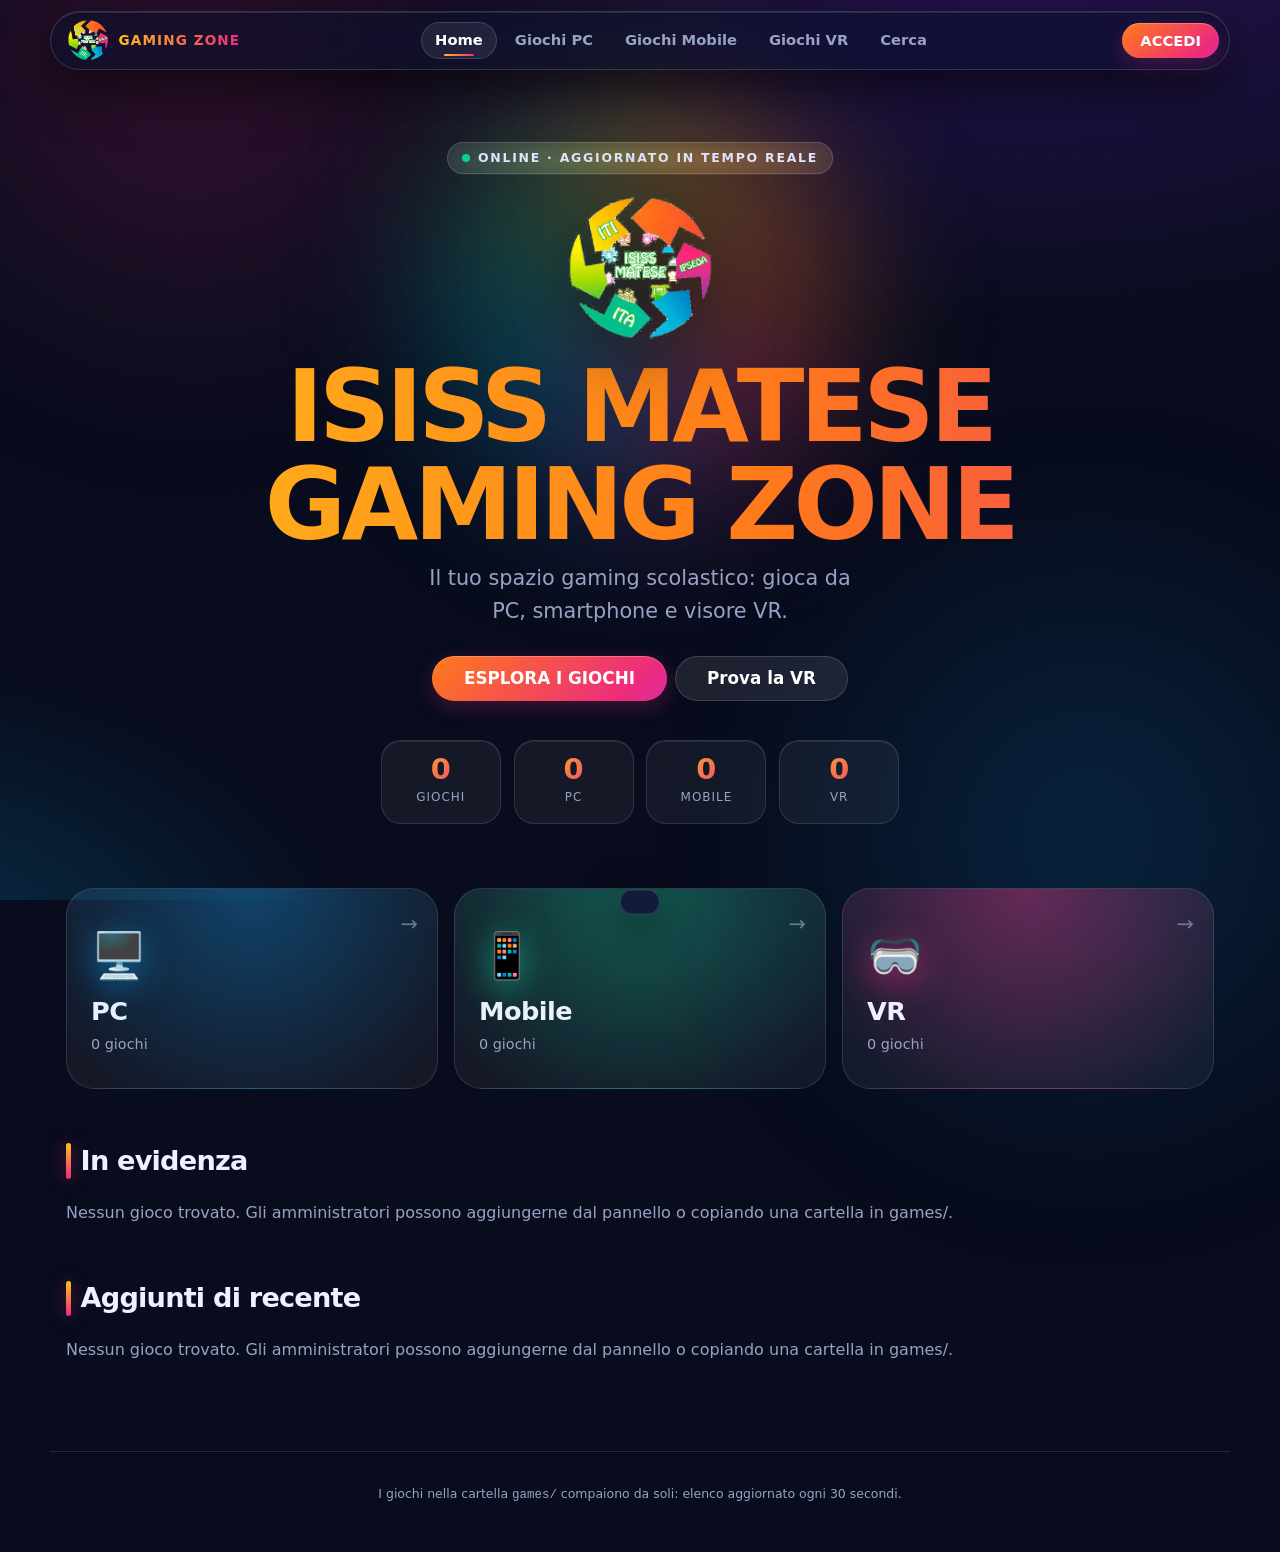
==== commit c348f67d: "Add files via upload" ====
--- a/index.html
+++ b/index.html
@@ -205,7 +205,7 @@
 
 /* ---------- Scoperta automatica dei giochi ---------- */
 async function jget(u){const r=await fetch(u,{cache:'no-store'});if(!r.ok)throw 0;return r.json()}
-async function discover(){
+async function discover(first){
  let names=[];
  try{const j=await jget(GAMES+'index.json');names.push(...((Array.isArray(j)?j:j.folders)||[]))}catch{}
  try{ // elenco della cartella (autoindex del server)
@@ -214,13 +214,15 @@
    [...d.querySelectorAll('a[href]')].forEach(a=>{const u=new URL(a.getAttribute('href'),base),p=u.pathname;
     if(u.origin===base.origin&&p.startsWith(base.pathname)&&p.endsWith('/')&&p!==base.pathname){const n=decodeURIComponent(p.slice(base.pathname.length,-1));if(n&&!n.includes('/'))names.push(n)}})}
  }catch{}
+ if(!names.length&&first&&/\.github\.io$/.test(location.hostname)){ // GitHub Pages non elenca le cartelle: chiedo l'elenco all'API di GitHub
+  try{const o=location.hostname.split('.')[0],p=location.pathname.split('/')[1],repo=p&&!/\.html?$/i.test(p)?p:o+'.github.io',j=await jget('https://api.github.com/repos/'+o+'/'+repo+'/contents/games');names.push(...j.filter(x=>x.type==='dir').map(x=>x.name))}catch{}}
  names=[...new Set(names)].filter(n=>n&&!n.startsWith('.'));
  return Promise.all(names.map(async(f,i)=>{let m={};try{m=await jget(GAMES+encodeURIComponent(f)+'/game.json')}catch{}
   const c=CATS[m.category]?m.category:'pc';
   return{id:f,i,name:m.name||f.replace(/[-_]+/g,' ').replace(/^./,x=>x.toUpperCase()),description:m.description||'',category:c,compat:m.compat||[c],webxr:!!m.webxr,featured:!!m.featured,added:m.added||'',file:m.file||'index.html',cover:m.cover||'',url:/^https?:\/\//i.test(m.url||'')?m.url:''}}));
 }
 async function refresh(first){
- const n=await discover();if(!first&&JSON.stringify(n)===JSON.stringify(games))return;
+ const n=await discover(first);if(!first&&JSON.stringify(n)===JSON.stringify(games))return;
  const added=!first&&n.length>games.length;games=n;if(first)return;if(added)toast('🎮 Nuovi giochi disponibili!');
  const r=location.hash.slice(1).split('/')[0]||'home';
  if(r==='home')home();else if(refill)refill();else if(r==='admin'&&tbl)tbl();
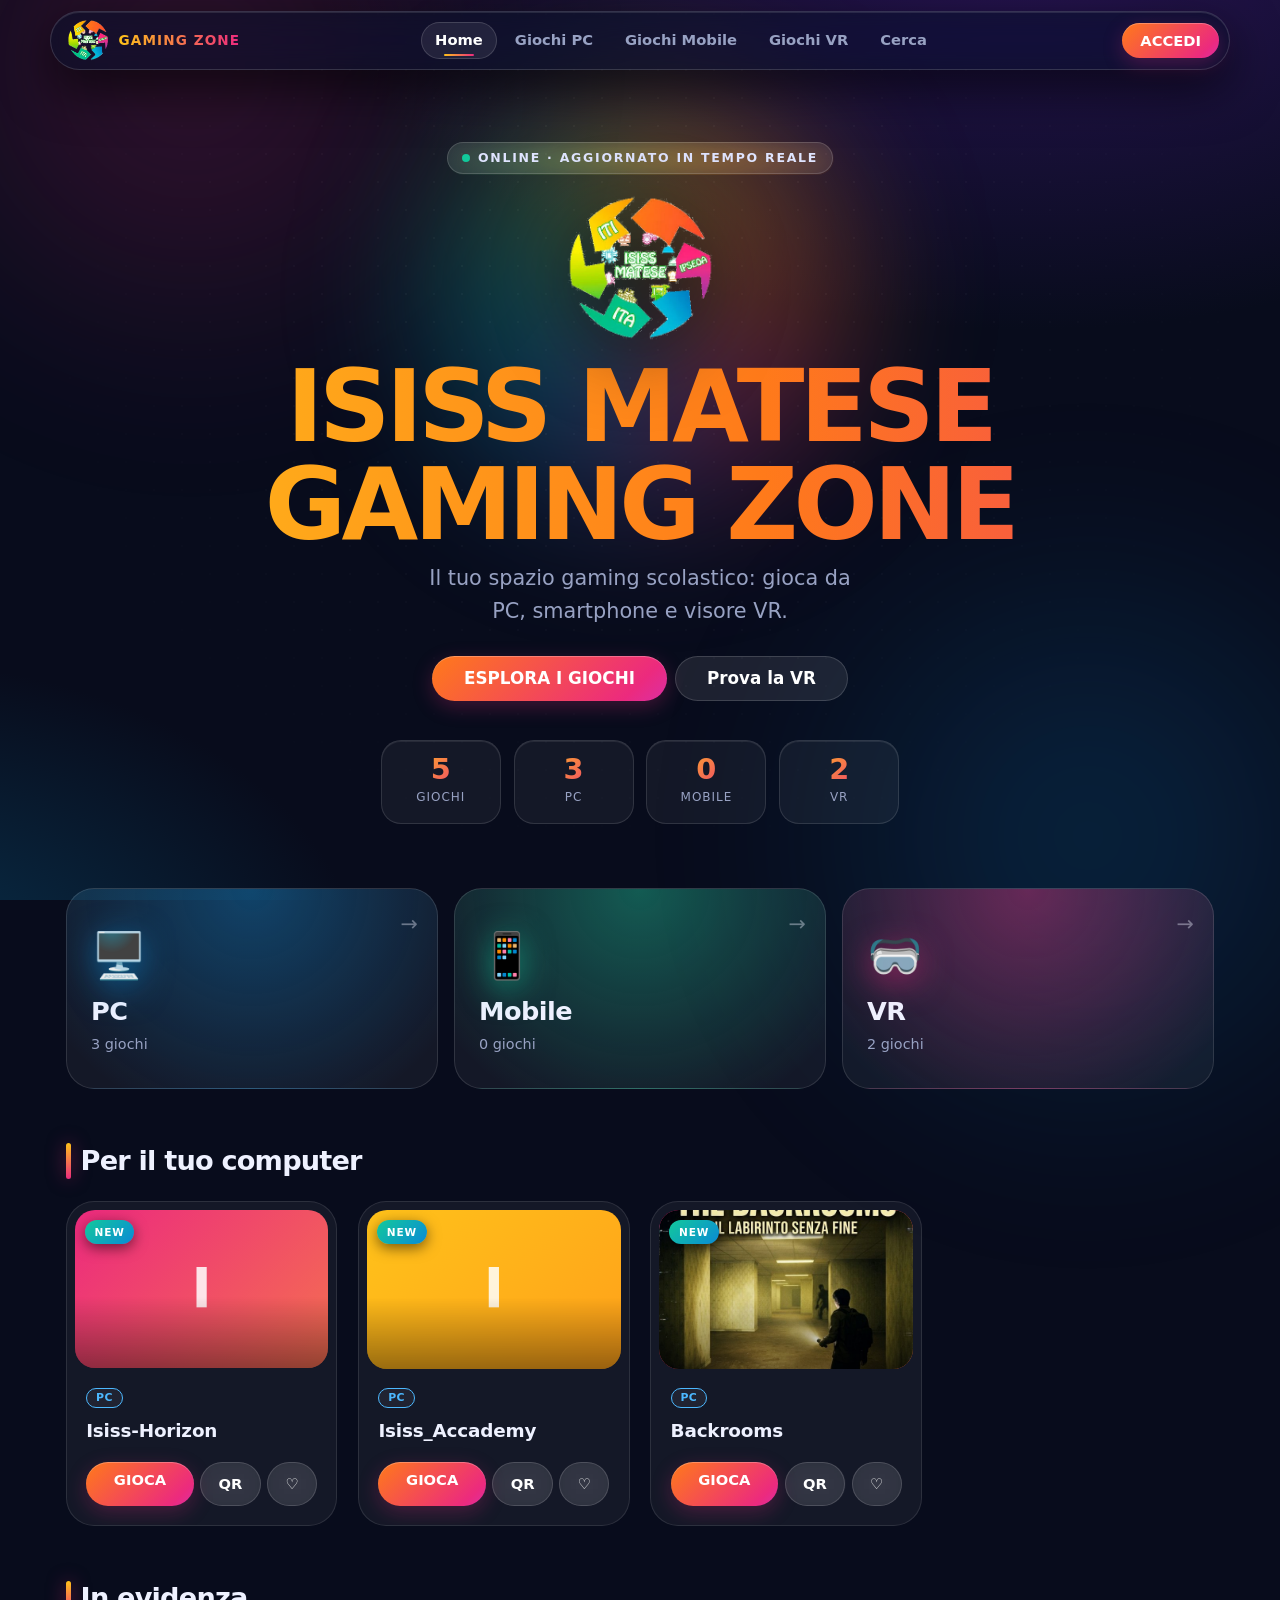
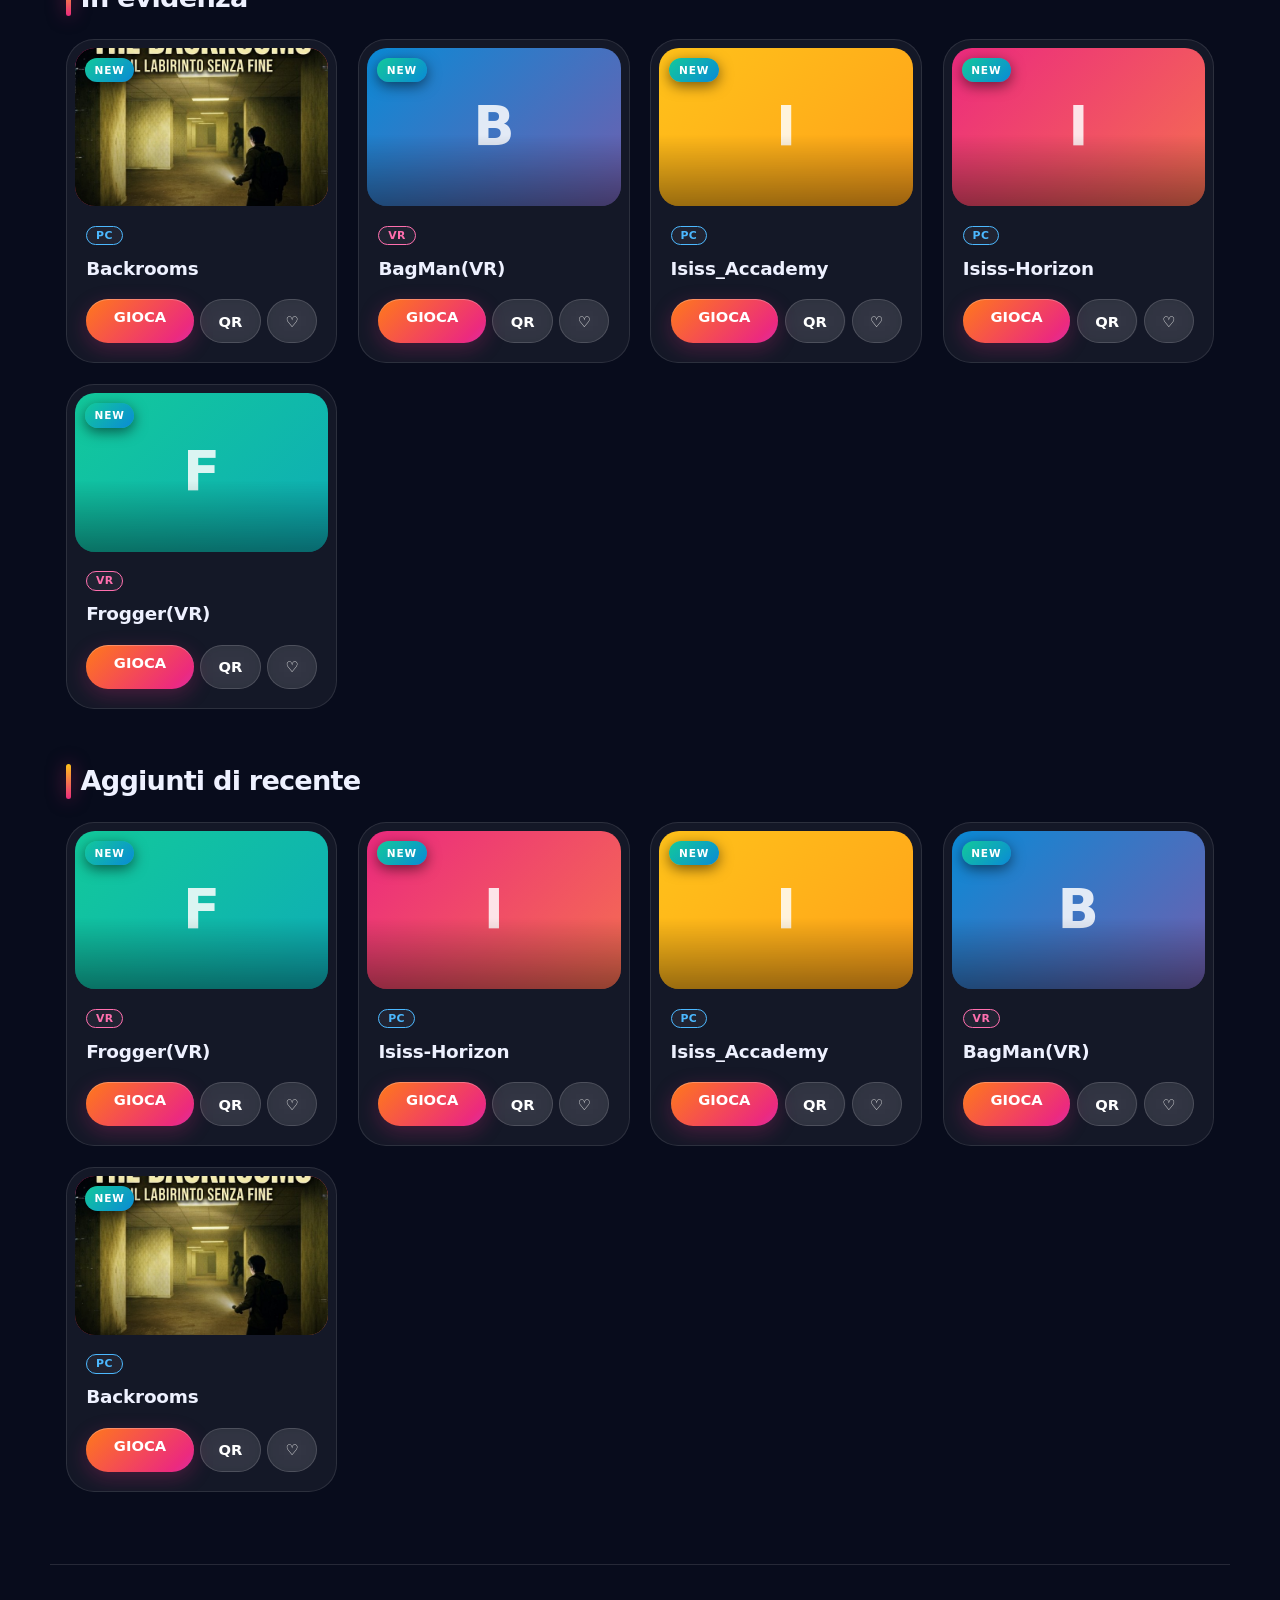
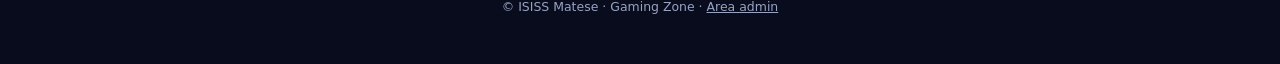
==== commit 431a5e01: "Add files via upload" ====
--- a/index.html
+++ b/index.html
@@ -2,9 +2,9 @@
 <html lang="it">
 <head>
 <meta charset="utf-8">
-<meta name="theme-color" content="#080c1c">
+<meta name="theme-color" content="#080c1c"><meta name="color-scheme" content="dark"><meta name="mobile-web-app-capable" content="yes"><meta name="apple-mobile-web-app-capable" content="yes"><meta name="apple-mobile-web-app-status-bar-style" content="black-translucent"><meta name="format-detection" content="telephone=no">
 <meta name="viewport" content="width=device-width,initial-scale=1,viewport-fit=cover">
-<title>ISIS MATESE GAMING ZONE</title>
+<title>ISISS Matese · Gaming Zone</title><meta name="description" content="La Gaming Zone dell'ISISS Matese: giochi per PC, smartphone e visore VR direttamente dal browser.">
 <style>
 :root{--o:#ff7a1a;--y:#ffc21a;--p:#ec2a7e;--t:#12c99b;--bl:#0a8ad6;--bg:#080c1c;--m:#98a2c3;--line:#ffffff1f;--c:var(--t);--b:var(--bl);--v:var(--p)}
 *{box-sizing:border-box}
@@ -156,6 +156,110 @@
 @media(max-width:860px){.hero{padding-top:3rem}.stat{min-width:96px;padding:.7rem 1rem}}
 @media(prefers-reduced-motion:reduce){.reveal{opacity:1;transform:none}}
 .pw{position:relative}.pw input{padding-right:3.4rem}.pw button{position:absolute;right:.35rem;top:50%;transform:translateY(-50%);padding:.4rem .7rem;box-shadow:none}.pw button:hover{transform:translateY(-50%)}
+
+/* ===== MOBILE & UX ===== */
+html{-webkit-text-size-adjust:100%}
+a,button,label,select{-webkit-tap-highlight-color:transparent;touch-action:manipulation}
+.nav{top:max(.7rem,env(safe-area-inset-top))}
+.wrap{padding-left:max(1rem,env(safe-area-inset-left));padding-right:max(1rem,env(safe-area-inset-right))}
+.acts button,.acts .btn{min-height:44px}
+.fchips{display:flex;gap:.45rem;overflow-x:auto;scrollbar-width:none;flex:1 1 100%;padding-bottom:.2rem}.fchips::-webkit-scrollbar{display:none}
+.fchips a,.fchip{flex:0 0 auto;padding:.5rem 1rem;border-radius:99px;border:1px solid var(--line);background:var(--glass);font-weight:700;font-size:.9rem;color:var(--m);cursor:pointer;white-space:nowrap;min-height:40px;display:inline-flex;align-items:center}
+.fchips a.on,.fchip:has(input:checked){color:#fff;border-color:var(--o);background:linear-gradient(135deg,#ff7a1a40,#ec2a7e40)}
+.empty{color:var(--m);padding:1.5rem 0;text-align:center}
+.empty b{display:block;font-size:2rem}
+#toast{opacity:0;visibility:hidden;transition:transform .5s cubic-bezier(.2,1.2,.4,1),opacity .3s,visibility .3s}#toast.on{opacity:1;visibility:visible}
+#tabs{display:none}
+.pbar b{min-width:0;overflow:hidden;text-overflow:ellipsis;white-space:nowrap}
+.pbar{padding-top:max(.5rem,env(safe-area-inset-top))}
+#fx{display:none;position:fixed;top:max(.6rem,env(safe-area-inset-top));right:max(.6rem,env(safe-area-inset-right));z-index:70;width:44px;height:44px;padding:0;border-radius:50%;background:#000a;box-shadow:inset 0 0 0 1px #ffffff40}
+.player.full #fx{display:block}.player.full .pbar{display:none}
+@media(hover:none){
+ .card:hover,.cat:hover{transform:none;box-shadow:none}.card:hover .thumb img{transform:none}.card:hover .thumb::after{opacity:0}
+ .btn:hover,button:hover{transform:none;box-shadow:0 6px 20px #ec2a7e40,inset 0 1px 0 #ffffff40}
+}
+@media(max-width:860px){
+ body::before,body::after{animation:none;filter:blur(60px);opacity:.16}
+ html::after{display:none}
+ .hero::before{animation:none;filter:blur(50px)}
+ .card,.cat,.panel,.stat,.ghost,.b,input,select,textarea,.chip,.eyebrow,.thumb::after{backdrop-filter:none;-webkit-backdrop-filter:none}
+ #menu,#burger{display:none!important}
+ .nav{flex-wrap:nowrap;border-radius:999px;padding:.4rem .5rem .4rem .8rem}
+ .brand span{display:inline;font-size:.8rem}
+ #login-btn{margin-left:auto;padding:.5rem 1rem}
+ #tabs{display:grid;grid-template-columns:repeat(5,1fr);position:fixed;left:max(.6rem,env(safe-area-inset-left));right:max(.6rem,env(safe-area-inset-right));bottom:calc(.6rem + env(safe-area-inset-bottom));z-index:30;padding:.3rem;background:#0b1129f2;border:1px solid #ffffff26;border-radius:24px;box-shadow:0 12px 40px #000b}
+ #tabs a{display:grid;justify-items:center;align-content:center;gap:1px;min-height:50px;border-radius:18px;color:var(--m);font-size:.68rem;font-weight:700}
+ #tabs a em{font-style:normal;font-size:1.3rem;line-height:1.1}
+ #tabs a.on{color:#fff;background:linear-gradient(135deg,#ff7a1a44,#ec2a7e44)}
+ .playing{padding-bottom:0}.playing #tabs{display:none}
+ #toast{bottom:calc(90px + env(safe-area-inset-bottom));max-width:92vw;text-align:center}
+ .foot{margin-top:1.5rem;padding-bottom:calc(6.2rem + env(safe-area-inset-bottom))}
+}
+@media(max-width:560px){
+ .hero{padding:2rem 1rem 1rem}
+ .hero h1{font-size:clamp(2rem,10.5vw,3rem)}
+ .hl{width:min(110px,30vw)}
+ .hero .row.c .btn{flex:1 1 100%;text-align:center}
+ .stats{gap:.5rem;margin-top:1.6rem}.stat{flex:1;min-width:68px;padding:.6rem .4rem;text-align:center}.stat b{font-size:1.35rem}
+ .cats{grid-template-columns:repeat(3,1fr);gap:.6rem}
+ .cat{padding:1rem .5rem;text-align:center;justify-items:center;border-radius:20px}.cat em{font-size:2rem}.cat b{font-size:1.05rem}.cat span{font-size:.72rem}.cat::after{display:none}
+ .sec{font-size:1.3rem;margin:2rem 0 .8rem}
+ .grid{grid-template-columns:repeat(2,minmax(0,1fr));gap:.7rem}
+ .card{border-radius:20px}.thumb{margin:6px 6px 0;border-radius:15px;font-size:2.4rem}
+ .cb{padding:.7rem .75rem .8rem;gap:.35rem}.cb h3{font-size:.98rem;line-height:1.2}
+ .cb p{display:-webkit-box;-webkit-line-clamp:2;-webkit-box-orient:vertical;overflow:hidden;font-size:.8rem;flex:0 0 auto}
+ .acts{flex-wrap:wrap}.acts .btn{flex:1 1 100%;padding:.7rem}.acts button{flex:1;padding:.5rem}
+ .b{font-size:.6rem;padding:.1rem .45rem}
+ .grid.h{display:flex;overflow-x:auto;scroll-snap-type:x mandatory;margin:0 -1rem;padding:0 1rem .6rem;scrollbar-width:none}
+ .grid.h::-webkit-scrollbar{display:none}.grid.h .card{flex:0 0 66%;scroll-snap-align:start}
+ .tools{gap:.5rem}.tools input[type=search]{flex:1 1 100%;min-width:0}.tools select{flex:1}
+ .panel{padding:1rem;border-radius:22px}
+ .pbar .hm,.pbar [data-qr],.pbar .ext{display:none}.pbar{gap:.4rem}
+}
+
+/* ===== EFFETTI & BARRA ===== */
+@property --ang{syntax:'<angle>';inherits:false;initial-value:0deg}
+@keyframes rot{to{--ang:360deg}}
+.btn,button,.fchips a,.fchip{position:relative;overflow:hidden}
+.rip{position:absolute;border-radius:50%;background:#ffffff59;transform:scale(0);animation:rip .65s ease-out forwards;pointer-events:none}
+@keyframes rip{to{transform:scale(1);opacity:0}}
+.btn::after{content:"";position:absolute;top:0;bottom:0;left:-60%;width:40%;transform:skewX(-20deg);background:linear-gradient(90deg,transparent,#ffffff55,transparent);animation:shine 4.5s ease-in-out infinite;pointer-events:none}
+.ghost.btn::after,.acts .ghost::after{display:none}
+@keyframes shine{0%,60%{left:-60%}100%{left:130%}}
+.thumb{background-size:220% 220%;animation:gshift 9s ease-in-out infinite alternate}
+@keyframes gshift{to{background-position:100% 100%}}
+.tag{position:absolute;top:10px;z-index:3;font-style:normal;font-weight:900;font-size:.66rem;letter-spacing:.08em;padding:.25rem .6rem;border-radius:99px;box-shadow:0 4px 14px #0008}
+.tag.new{left:10px;color:#fff;background:linear-gradient(135deg,var(--t),var(--bl));animation:glowp 2.2s infinite}
+.tag.star{right:10px;color:#2b1600;background:linear-gradient(135deg,var(--y),var(--o))}
+@keyframes glowp{50%{box-shadow:0 0 0 6px #12c99b33,0 4px 14px #0008}}
+.card::after{content:"";position:absolute;inset:0;border-radius:inherit;padding:1.5px;pointer-events:none;z-index:3;opacity:0;transition:opacity .4s;background:conic-gradient(from var(--ang),#ffc21a,#ff7a1a,#ec2a7e,#0a8ad6,#12c99b,#ffc21a);-webkit-mask:linear-gradient(#000 0 0) content-box,linear-gradient(#000 0 0);-webkit-mask-composite:xor;mask-composite:exclude;animation:rot 4s linear infinite}
+.card:hover::after{opacity:.95}
+@media(hover:hover){.card:hover{transform:perspective(900px) translateY(-8px) rotateX(var(--rx,0deg)) rotateY(var(--ry,0deg)) scale(1.012);transition:transform .12s linear,border-color .3s,box-shadow .45s}}
+.fx{position:absolute;inset:0;overflow:hidden;z-index:-1;pointer-events:none}
+.fx i{position:absolute;bottom:-40px;left:var(--l);font-style:normal;font-size:var(--s,1.6rem);opacity:0;animation:rise var(--d,12s) linear infinite;animation-delay:var(--t,0s)}
+@keyframes rise{0%{transform:translateY(0) rotate(0);opacity:0}12%{opacity:.4}85%{opacity:.25}100%{transform:translateY(-760px) rotate(50deg);opacity:0}}
+.sec::before{animation:bar 2.6s ease-in-out infinite alternate}
+@keyframes bar{to{box-shadow:0 0 26px #ffc21aaa;transform:scaleY(1.15)}}
+.sec.reveal::before{transform-origin:top}
+.hl{animation:float 5s ease-in-out infinite,glow 3.2s ease-in-out infinite alternate}
+@keyframes glow{from{filter:drop-shadow(0 14px 30px #0009) drop-shadow(0 0 10px #ec2a7e55)}to{filter:drop-shadow(0 14px 36px #0009) drop-shadow(0 0 34px #ffc21a99)}}
+.nav{transition:background .3s,box-shadow .3s,border-color .3s}
+.nav.scrolled{background:#0a0f26eb;border-color:#ffffff33;box-shadow:0 18px 50px #000c,inset 0 1px 0 #ffffff1a}
+[data-fav].pop{animation:pop .5s cubic-bezier(.34,1.56,.64,1)}
+@keyframes pop{40%{transform:scale(1.5);color:#ff6fae}}
+@media(max-width:860px){
+ #tabs{isolation:isolate;border:0;padding:.38rem;border-radius:28px;background:linear-gradient(180deg,#171f47f2,#0a0f26f7);box-shadow:0 16px 44px #000c,0 0 34px #ec2a7e26,inset 0 1px 0 #ffffff1f;backdrop-filter:blur(16px);-webkit-backdrop-filter:blur(16px);animation:tabsIn .7s cubic-bezier(.2,1.1,.3,1) .2s both}
+ #tabs::before{content:"";position:absolute;inset:0;border-radius:inherit;padding:1.5px;pointer-events:none;opacity:.85;background:conic-gradient(from var(--ang),#ffc21a,#ff7a1a,#ec2a7e,#0a8ad6,#12c99b,#ffc21a);-webkit-mask:linear-gradient(#000 0 0) content-box,linear-gradient(#000 0 0);-webkit-mask-composite:xor;mask-composite:exclude;animation:rot 6s linear infinite}
+ #tabs .ind{position:absolute;top:.38rem;bottom:.38rem;left:0;width:var(--w,20%);transform:translateX(var(--x,0px));border-radius:21px;z-index:-1;background:linear-gradient(135deg,#ff7a1a,#ec2a7e 62%,#b13bff);box-shadow:0 8px 26px #ec2a7e99,inset 0 1px 0 #ffffff66;transition:transform .55s cubic-bezier(.34,1.45,.64,1),width .55s cubic-bezier(.34,1.45,.64,1),opacity .3s}
+ #tabs:not(:has(a.on)) .ind{opacity:0}
+ #tabs a{position:relative;overflow:hidden;min-height:56px;gap:2px;border-radius:21px;font-size:.66rem;letter-spacing:.02em;transition:color .3s;background:none!important}
+ #tabs a svg{width:24px;height:24px;fill:none;stroke:currentColor;stroke-width:2;stroke-linecap:round;stroke-linejoin:round;transition:transform .5s cubic-bezier(.34,1.8,.64,1)}
+ #tabs a.on{color:#fff}
+ #tabs a.on svg{transform:translateY(-2px) scale(1.14);filter:drop-shadow(0 2px 6px #0006)}
+ #tabs a:active svg{transform:scale(.85)}
+}
+@keyframes tabsIn{from{transform:translateY(130%);opacity:0}}
+@media(prefers-reduced-motion:reduce){.fx{display:none}.btn::after{display:none}}
 </style>
 </head>
 <body>
@@ -164,11 +268,11 @@
 <a class="brand" href="#home"><img alt="ISISS Matese"><span>GAMING ZONE</span></a>
 <nav id="menu"><a href="#home">Home</a><a href="#cat/pc">Giochi PC</a><a href="#cat/mobile">Giochi Mobile</a><a href="#cat/vr">Giochi VR</a><a href="#cerca">Cerca</a></nav>
 <a id="login-btn" class="btn" href="admin.html">ACCEDI</a>
-<button id="burger" aria-label="Menu">☰</button>
 </header>
 <div id="warn" hidden></div>
 <main id="app"></main>
-<div class="foot">I giochi nella cartella <code>games/</code> compaiono da soli: elenco aggiornato ogni 30 secondi.</div>
+<div class="foot">© ISISS Matese · Gaming Zone · <a href="admin.html" style="text-decoration:underline">Area admin</a></div>
+<nav id="tabs" aria-label="Navigazione"><i class="ind"></i><a href="#home"><svg viewBox="0 0 24 24" aria-hidden="true"><path d="M3 11.5 12 4l9 7.5"/><path d="M5 10v10h14V10"/><path d="M10 20v-6h4v6"/></svg><span>Home</span></a><a href="#cat/pc"><svg viewBox="0 0 24 24" aria-hidden="true"><rect x="3" y="4" width="18" height="12" rx="2"/><path d="M8 20h8M12 16v4"/></svg><span>PC</span></a><a href="#cat/mobile"><svg viewBox="0 0 24 24" aria-hidden="true"><rect x="7" y="2.5" width="10" height="19" rx="2.5"/><path d="M11 18.5h2"/></svg><span>Mobile</span></a><a href="#cat/vr"><svg viewBox="0 0 24 24" aria-hidden="true"><path d="M3 9a2 2 0 0 1 2-2h14a2 2 0 0 1 2 2v6a2 2 0 0 1-2 2h-3.5a2 2 0 0 1-1.7-1l-.8-1.4a1 1 0 0 0-1.8 0l-.8 1.4a2 2 0 0 1-1.7 1H5a2 2 0 0 1-2-2z"/></svg><span>VR</span></a><a href="#cerca"><svg viewBox="0 0 24 24" aria-hidden="true"><circle cx="11" cy="11" r="7"/><path d="m20 20-3.5-3.5"/></svg><span>Cerca</span></a></nav>
 <div id="modal" hidden></div>
 <div id="toast" role="status"></div>
 <script>
@@ -176,7 +280,7 @@
 // ogni sottocartella = un gioco (index.html + opzionali game.json e cover.png). Il sito la rilegge da solo.
 // ATTENZIONE: user e hash sono visibili nel sorgente: il login non è una protezione reale (vedi note nel pannello).
 // Password predefinita: matese2026  -> cambiala sostituendo l'hash (SHA-256 della nuova password).
-const CFG={user:'admin',hash:'a6efb0cf20adb70694fccef0e6e9edf36c67a887b38a6941af6e620358de54af'},CATS={pc:'PC',mobile:'Mobile',vr:'VR'},GAMES='games/',POLL=30000;
+const CATS={pc:'PC',mobile:'Mobile',vr:'VR'},GAMES='games/',POLL=30000;
 const $=(s,r=document)=>r.querySelector(s),app=$('#app'),modal=$('#modal');
 const LOGO=$('#loader img').src,ICON={pc:'🖥️',mobile:'📱',vr:'🥽'};
 $('.brand img').src=LOGO;{const l=document.createElement('link');l.rel='icon';l.href=LOGO;document.head.append(l)}
@@ -184,23 +288,11 @@
 const hue=s=>[...s].reduce((a,c)=>(a*31+c.charCodeAt(0))>>>0,7)%5;
 const esc=s=>String(s??'').replace(/[&<>"']/g,c=>'&#'+c.charCodeAt(0)+';');
 const LS={get(k,d){try{return JSON.parse(localStorage.getItem(k))??d}catch{return d}},set(k,v){try{localStorage.setItem(k,JSON.stringify(v))}catch{}}};
-let games=[],fav=LS.get('gz_fav',[]),admin=(()=>{try{return sessionStorage.getItem('gz_admin')==='1'}catch{return false}})(),S={q:'',sort:'az',fav:false},refill=null,editing=null,dirH=null,tbl=null;
-const slug=s=>s.toLowerCase().normalize('NFD').replace(/[\u0300-\u036f]/g,'').replace(/[^a-z0-9]+/g,'-').replace(/^-|-$/g,'');
+let games=[],fav=LS.get('gz_fav',[]),S={q:'',sort:'az',fav:false},refill=null;
+const DEV=matchMedia('(pointer:coarse)').matches?'mobile':'pc',recent=()=>LS.get('gz_recent',[]).filter(id=>games.some(g=>g.id===id));
 const ts=g=>Date.parse(g.added)||0;
 const sortG=(a,m)=>[...a].sort(m==='az'?(x,y)=>x.name.localeCompare(y.name,'it'):(x,y)=>ts(y)-ts(x)||y.i-x.i);
 const warn=t=>{const w=$('#warn');w.textContent+=' '+t;w.hidden=false};
-function sha256js(m){const K=[];for(let i=2,n=0;n<64;i++){let p=1;for(let j=2;j*j<=i;j++)if(i%j==0){p=0;break}if(p){K[n++]=(Math.cbrt(i)%1*4294967296)|0}}
- const H=[];for(let i=2,n=0;n<8;i++){let p=1;for(let j=2;j*j<=i;j++)if(i%j==0){p=0;break}if(p){H[n++]=(Math.sqrt(i)%1*4294967296)|0}}
- const b=[...new TextEncoder().encode(m)],l=b.length*8;b.push(128);while(b.length%64!=56)b.push(0);for(let i=7;i>=0;i--)b.push(i>3?0:(l>>>(i*8))&255);
- const r=(x,n)=>(x>>>n)|(x<<(32-n));
- for(let o=0;o<b.length;o+=64){const w=[];for(let i=0;i<16;i++)w[i]=(b[o+i*4]<<24)|(b[o+i*4+1]<<16)|(b[o+i*4+2]<<8)|b[o+i*4+3];
-  for(let i=16;i<64;i++){const a=r(w[i-15],7)^r(w[i-15],18)^(w[i-15]>>>3),c=r(w[i-2],17)^r(w[i-2],19)^(w[i-2]>>>10);w[i]=(w[i-16]+a+w[i-7]+c)|0}
-  let[a,c,d,e,f,g,h,k]=H;
-  for(let i=0;i<64;i++){const t1=(k+(r(f,6)^r(f,11)^r(f,25))+((f&g)^(~f&h))+K[i]+w[i])|0,t2=((r(a,2)^r(a,13)^r(a,22))+((a&c)^(a&d)^(c&d)))|0;k=h;h=g;g=f;f=(e+t1)|0;e=d;d=c;c=a;a=(t1+t2)|0}
-  [a,c,d,e,f,g,h,k].forEach((v,i)=>H[i]=(H[i]+v)|0)}
- return H.map(x=>(x>>>0).toString(16).padStart(8,'0')).join('')}
-const sha=async s=>window.crypto&&crypto.subtle?[...new Uint8Array(await crypto.subtle.digest('SHA-256',new TextEncoder().encode(s)))].map(x=>x.toString(16).padStart(2,'0')).join(''):sha256js(s);
-const shrink=f=>new Promise(r=>{const i=new Image();i.onload=()=>{const k=Math.min(1,480/i.width),c=document.createElement('canvas');c.width=i.width*k;c.height=i.height*k;c.getContext('2d').drawImage(i,0,0,c.width,c.height);c.toBlob(r,'image/jpeg',.8)};i.src=URL.createObjectURL(f)});
 const gurl=g=>GAMES+encodeURIComponent(g.id)+'/';
 
 /* ---------- Scoperta automatica dei giochi ---------- */
@@ -225,115 +317,46 @@
  const n=await discover(first);if(!first&&JSON.stringify(n)===JSON.stringify(games))return;
  const added=!first&&n.length>games.length;games=n;if(first)return;if(added)toast('🎮 Nuovi giochi disponibili!');
  const r=location.hash.slice(1).split('/')[0]||'home';
- if(r==='home')home();else if(refill)refill();else if(r==='admin'&&tbl)tbl();
+ if(r==='home')home();else if(refill)refill();
 }
 
 /* ---------- Viste ---------- */
 function cv(i){const x=['jpg','jpeg','webp'],n=+i.dataset.n;n<x.length?(i.dataset.n=n+1,i.src=i.dataset.b+'.'+x[n]):i.remove()}
-const cover=g=>g.cover?`<img src="${esc(gurl(g)+encodeURI(g.cover))}" alt="" loading="lazy" onerror="this.remove()">`:`<img src="${esc(gurl(g))}cover.png" data-b="${esc(gurl(g))}cover" data-n="0" alt="" loading="lazy" onerror="cv(this)">`;
+const cover=g=>g.cover?`<img src="${esc(gurl(g)+encodeURI(g.cover))}" alt="" loading="lazy" decoding="async" onerror="this.remove()">`:`<img src="${esc(gurl(g))}cover.png" data-b="${esc(gurl(g))}cover" data-n="0" alt="" loading="lazy" onerror="cv(this)">`;
 const badges=g=>[...new Set([g.category,...(g.compat||[])])].filter(k=>CATS[k]&&(k!=='vr'||g.webxr)).map(k=>`<i class="b ${k}">${CATS[k]}</i>`).join('')+(g.category==='vr'&&!g.webxr?'<i class="b warn">WebXR non verificato</i>':'');
-const card=(g,n)=>`<article class="card" style="--i:${n}"><div class="thumb t${hue(g.id)}"><span>${esc(g.name[0]||'?')}</span>${cover(g)}</div><div class="cb"><div>${badges(g)}</div><h3 style="margin:0">${esc(g.name)}</h3><p>${esc(g.description)}</p><div class="acts"><a class="btn" href="#play/${encodeURIComponent(g.id)}">GIOCA</a><button class="ghost" data-qr="${esc(g.id)}">QR</button><button class="ghost" data-fav="${esc(g.id)}" title="Preferito">${fav.includes(g.id)?'♥':'♡'}</button></div></div></article>`;
-const grid=a=>a.length?`<div class="grid">${a.map(card).join('')}</div>`:'<p style="color:var(--m)">Nessun gioco trovato. Gli amministratori possono aggiungerne dal pannello o copiando una cartella in games/.</p>';
+const card=(g,n)=>`<article class="card" style="--i:${n}"><div class="thumb t${hue(g.id)}"><span>${esc(g.name[0]||'?')}</span>${cover(g)}${(Date.now()-ts(g)<12096e5&&ts(g))?'<i class="tag new">NEW</i>':''}${g.featured?'<i class="tag star">★</i>':''}</div><div class="cb"><div>${badges(g)}</div><h3 style="margin:0">${esc(g.name)}</h3><p>${esc(g.description)}</p><div class="acts"><a class="btn" href="#play/${encodeURIComponent(g.id)}">GIOCA</a><button class="ghost" data-qr="${esc(g.id)}">QR</button><button class="ghost" data-fav="${esc(g.id)}" title="Preferito" aria-label="Preferito">${fav.includes(g.id)?'♥':'♡'}</button></div></div></article>`;
+const grid=(a,c='')=>a.length?`<div class="grid ${c}">${a.map((g,n)=>card(g,n)).join('')}</div>`:'<div class="empty"><b>🎮</b>Nessun gioco trovato.<br>Prova a cambiare ricerca o categoria.</div>';
 
 function home(){
- const f=games.filter(g=>g.featured),n=c=>games.filter(g=>g.category===c).length;
- app.innerHTML=`<section class="hero"><span class="eyebrow"><i></i>Online · aggiornato in tempo reale</span><img class="hl" src="${LOGO}" alt="ISISS Matese"><h1>ISISS MATESE<br>GAMING ZONE</h1><p>Il tuo spazio gaming scolastico: gioca da PC, smartphone e visore VR.</p><div class="row c"><a class="btn big" href="#cerca">ESPLORA I GIOCHI</a><a class="btn ghost big" href="#cat/vr">Prova la VR</a></div><div class="stats"><div class="stat"><b>${games.length}</b><span>Giochi</span></div>${Object.entries(CATS).map(([k,v])=>`<div class="stat"><b>${n(k)}</b><span>${v}</span></div>`).join('')}</div></section><div class="wrap"><div class="cats">${Object.entries(CATS).map(([k,v])=>`<a class="cat ${k}" href="#cat/${k}" style="animation-delay:${Object.keys(CATS).indexOf(k)*80}ms"><em>${ICON[k]}</em><b>${v}</b><span>${n(k)} giochi</span></a>`).join('')}</div><h2 class="sec">In evidenza</h2>${grid((f.length?f:games).slice(0,6))}<h2 class="sec">Aggiunti di recente</h2>${grid(sortG(games,'new').slice(0,6))}</div>`;
+ const f=games.filter(g=>g.featured),n=c=>games.filter(g=>g.category===c).length,rc=recent().map(id=>games.find(g=>g.id===id)).slice(0,6),
+  mine=games.filter(g=>g.category===DEV||(g.compat||[]).includes(DEV)),showMine=mine.length&&mine.length<games.length;
+ app.innerHTML=`<section class="hero"><div class="fx" aria-hidden="true"><i style="--l:6%;--d:14s;--t:-3s;--s:1.9rem">🎮</i><i style="--l:20%;--d:11s;--t:-7s;--s:1.3rem">⭐</i><i style="--l:34%;--d:16s;--t:-1s;--s:1.6rem">👾</i><i style="--l:52%;--d:12s;--t:-9s;--s:2rem">🥽</i><i style="--l:66%;--d:15s;--t:-4s;--s:1.4rem">🕹️</i><i style="--l:80%;--d:13s;--t:-6s;--s:1.8rem">🏆</i><i style="--l:92%;--d:17s;--t:-11s;--s:1.3rem">✨</i></div><span class="eyebrow"><i></i>Online · aggiornato in tempo reale</span><img class="hl" src="${LOGO}" alt="ISISS Matese"><h1>ISISS MATESE<br>GAMING ZONE</h1><p>Il tuo spazio gaming scolastico: gioca da PC, smartphone e visore VR.</p><div class="row c"><a class="btn big" href="#cerca">ESPLORA I GIOCHI</a><a class="btn ghost big" href="#cat/vr">Prova la VR</a></div><div class="stats"><div class="stat"><b>${games.length}</b><span>Giochi</span></div>${Object.entries(CATS).map(([k,v])=>`<div class="stat"><b>${n(k)}</b><span>${v}</span></div>`).join('')}</div></section><div class="wrap"><div class="cats">${Object.entries(CATS).map(([k,v])=>`<a class="cat ${k}" href="#cat/${k}" style="animation-delay:${Object.keys(CATS).indexOf(k)*80}ms"><em>${ICON[k]}</em><b>${v}</b><span>${n(k)} ${n(k)===1?'gioco':'giochi'}</span></a>`).join('')}</div>${rc.length?`<h2 class="sec">Continua a giocare</h2>${grid(rc,'h')}`:''}${showMine?`<h2 class="sec">Per il tuo ${DEV==='mobile'?'telefono':'computer'}</h2>${grid(sortG(mine,'new').slice(0,6),'h')}`:''}<h2 class="sec">In evidenza</h2>${grid((f.length?f:games).slice(0,6),'h')}<h2 class="sec">Aggiunti di recente</h2>${grid(sortG(games,'new').slice(0,6),'h')}</div>`;
+ document.querySelectorAll('.stat b').forEach(countUp);
 }
 
 function list(c='all'){
  if(c!=='all'&&!CATS[c])c='all';
- app.innerHTML=`<section class="wrap"><h1>${c==='all'?'Cerca':'Giochi '+CATS[c]}</h1><div class="tools"><input id="q" type="search" placeholder="Cerca per nome…" value="${esc(S.q)}"><select id="cf">${['all',...Object.keys(CATS)].map(k=>`<option value="${k}"${k===c?' selected':''}>${k==='all'?'Tutte':CATS[k]}</option>`).join('')}</select><select id="so"><option value="az">A–Z</option><option value="new"${S.sort==='new'?' selected':''}>Più recenti</option></select><label><input id="fv" type="checkbox"${S.fav?' checked':''}> Preferiti</label></div><div id="res"></div></section>`;
+ app.innerHTML=`<section class="wrap"><h1>${c==='all'?'Cerca':'Giochi '+CATS[c]}</h1><div class="tools"><input id="q" type="search" enterkeyhint="search" autocomplete="off" placeholder="Cerca per nome…" value="${esc(S.q)}"><div class="fchips" id="cf">${['all',...Object.keys(CATS)].map(k=>`<a href="#${k==='all'?'cerca':'cat/'+k}" class="${k===c?'on':''}">${k==='all'?'Tutti':ICON[k]+' '+CATS[k]}</a>`).join('')}<label class="fchip"><input id="fv" type="checkbox" hidden${S.fav?' checked':''}>♥ Preferiti</label></div><select id="so"><option value="az">A–Z</option><option value="new"${S.sort==='new'?' selected':''}>Più recenti</option></select></div><div id="res"></div></section>`;
  refill=()=>{$('#res').innerHTML=grid(sortG(games.filter(g=>(c==='all'||g.category===c)&&g.name.toLowerCase().includes(S.q.toLowerCase())&&(!S.fav||fav.includes(g.id))),S.sort))};
  $('#q').oninput=e=>{S.q=e.target.value;refill()};$('#so').onchange=e=>{S.sort=e.target.value;refill()};$('#fv').onchange=e=>{S.fav=e.target.checked;refill()};
- $('#cf').onchange=e=>location.hash=e.target.value==='all'?'cerca':'cat/'+e.target.value;
  refill();
-}
-
-function login(){
- if(admin){location.hash='admin';return}
- app.innerHTML=`<section class="wrap narrow"><form id="lf" class="panel"><h1>Accesso amministratori</h1><input id="u" placeholder="Username" autocomplete="username" autocapitalize="none" autocorrect="off" spellcheck="false" required><div class="pw"><input id="p" type="password" placeholder="Password" autocomplete="current-password" autocapitalize="none" autocorrect="off" required><button type="button" id="eye" class="ghost" aria-label="Mostra password" aria-pressed="false">👁</button></div><p id="err" class="err" hidden></p><button class="btn">ACCEDI</button><a class="btn ghost" href="#home" style="text-align:center">Torna alla homepage</a><p class="note">Una password scritta nel codice di una pagina web può essere letta da chiunque: è solo un filtro leggero. La vera protezione è che solo chi ha accesso alla cartella del sito può aggiungere giochi.</p></form></section>`;
- $('#eye').onclick=()=>{const p=$('#p'),on=p.type==='password';p.type=on?'text':'password';$('#eye').textContent=on?'🙈':'👁';$('#eye').setAttribute('aria-pressed',on)};
- $('#lf').onsubmit=async e=>{e.preventDefault();const er=$('#err');er.hidden=false;
-  if($('#u').value.trim().toLowerCase()===CFG.user&&await sha($('#p').value.trim())===CFG.hash){admin=true;try{sessionStorage.setItem('gz_admin','1')}catch{}if(location.hash==='#admin')route();else location.hash='admin'}else er.textContent='Credenziali errate. Controlla username e password (usa l\'occhio per vedere cosa scrivi).'};
-}
-
-/* ---------- Accesso alla cartella del sito (File System Access API) ---------- */
-const idb=(m,v)=>new Promise(r=>{const o=indexedDB.open('gz',1);o.onupgradeneeded=()=>o.result.createObjectStore('k');o.onerror=()=>r();o.onsuccess=()=>{const s=o.result.transaction('k',m==='get'?'readwrite':'readwrite').objectStore('k'),q=m==='get'?s.get('dir'):s.put(v,'dir');q.onsuccess=()=>r(q.result);q.onerror=()=>r()}});
-async function siteDir(ask){
- if(dirH)return dirH;
- try{const h=await idb('get');if(h){let p=await h.queryPermission({mode:'readwrite'});if(p!=='granted'&&ask)p=await h.requestPermission({mode:'readwrite'});if(p==='granted')return dirH=h}}catch{}
- return null;
-}
-async function pickDir(){dirH=await showDirectoryPicker({mode:'readwrite'});await idb('put',dirH);return dirH}
-const gdir=async()=>(await siteDir(true)).getDirectoryHandle('games',{create:true});
-async function wr(d,name,data){const w=await(await d.getFileHandle(name,{create:true})).createWritable();await w.write(data);await w.close()}
-async function writeIndex(g){const n=[];for await(const[k,h]of g.entries())if(h.kind==='directory'&&!k.startsWith('.'))n.push(k);await wr(g,'index.json',JSON.stringify({folders:n},null,2))}
-
-function adminView(){
- const opts=Object.entries(CATS).map(([k,v])=>`<option value="${k}">${v}</option>`).join(''),fsOk='showDirectoryPicker'in window;
- app.innerHTML=`<section class="wrap"><div class="row"><h1 style="flex:1">Pannello amministratore</h1><button id="out" class="ghost">Esci</button></div>
- <div class="panel"><h2>Cartella del sito</h2><p class="note">I giochi sono le sottocartelle di <code>games/</code>: ogni cartella copiata lì compare da sola nel sito. Per aggiungere giochi da qui, collega la cartella che contiene questo index.html (serve Chrome o Edge su computer).</p><div class="row"><button id="conn"${fsOk?'':' disabled'}>Collega cartella del sito</button><small id="cst"></small></div></div>
- <div class="panel"><h2>URL pubblico del sito (usato nei QR Code)</h2><input id="base" placeholder="https://tuosito.it/gaming-zone/" value="${esc(LS.get('gz_base',''))}"></div>
- <form id="gf" class="panel"><h2 id="ft">Aggiungi gioco</h2><div class="row"><label class="file">Seleziona cartella del gioco<input id="dir" type="file" webkitdirectory multiple hidden></label><small id="dinfo"></small></div>
- <input name="name" placeholder="Nome" required><textarea name="description" placeholder="Descrizione"></textarea><select name="category">${opts}</select>
- <div class="row">Compatibile con: ${Object.entries(CATS).map(([k,v])=>`<label><input type="checkbox" name="c_${k}"> ${v}</label>`).join('')}<label><input type="checkbox" name="webxr"> WebXR verificato</label><label><input type="checkbox" name="featured"> In evidenza</label></div>
- <input name="file" placeholder="Pagina di avvio (index.html)" value="index.html"><div class="row"><label class="file">Copertina (opzionale)<input id="img" type="file" accept="image/*" hidden></label><small id="iinfo"></small></div>
- <div class="row"><button class="btn">Salva gioco</button><button type="button" class="ghost" onclick="adminView()">Annulla</button></div><p id="msg"></p></form>
- <div class="panel"><h2>Giochi presenti</h2><div id="tbl"></div><div class="row"><button id="rs" class="ghost">Rileggi cartella ora</button><button id="ix" class="ghost">Rigenera games/index.json</button></div><p class="note">index.json serve solo se il tuo hosting non mostra l'elenco delle cartelle (es. GitHub Pages): rigeneralo e pubblica anche quel file.</p></div></section>`;
- const F=$('#gf').elements,msg=(t,c='')=>{$('#msg').className=c;$('#msg').textContent=t};
- tbl=()=>{$('#tbl').innerHTML=games.map(g=>`<div class="trow"><b>${esc(g.name)}</b><i class="b ${g.category}">${CATS[g.category]}</i><code>${esc(GAMES+g.id+'/')}</code><button data-ed="${esc(g.id)}">Modifica</button><button class="ghost" data-qr="${esc(g.id)}">QR</button><button class="ghost" data-del="${esc(g.id)}">Elimina</button></div>`).join('')||'Nessun gioco.'};
- tbl();editing=null;
- const st=async()=>{$('#cst').textContent=(await siteDir(false))?'✔ collegata ('+dirH.name+')':'non collegata'};st();
- $('#conn').onclick=async()=>{try{await pickDir();st()}catch{}};
- $('#out').onclick=()=>{try{sessionStorage.removeItem('gz_admin')}catch{}admin=false;location.hash='home'};
- $('#base').onchange=e=>LS.set('gz_base',e.target.value.trim());
- $('#rs').onclick=()=>refresh();
- $('#ix').onclick=async()=>{try{await gdir().then(writeIndex);alert('games/index.json aggiornato')}catch{alert('Collega prima la cartella del sito.')}};
- $('#tbl').onclick=async e=>{const t=e.target.closest('[data-ed],[data-del]');if(!t)return;
-  if(t.dataset.del){if(!confirm('Eliminare il gioco e tutti i suoi file?'))return;
-   try{const g=await gdir();await g.removeEntry(t.dataset.del,{recursive:true});await writeIndex(g);await refresh()}catch{alert('Collega la cartella del sito per eliminare, oppure cancella a mano la cartella in games/.')}return}
-  const g=games.find(x=>x.id===t.dataset.ed);editing=g.id;
-  ['name','description','category'].forEach(k=>F[k].value=g[k]||'');F.file.value=g.file;
-  Object.keys(CATS).forEach(k=>F['c_'+k].checked=(g.compat||[g.category]).includes(k));F.webxr.checked=g.webxr;F.featured.checked=g.featured;
-  $('#ft').textContent='Modifica: '+g.name;scrollTo(0,0)};
- $('#dir').onchange=e=>{const fs=[...e.target.files].map(f=>f.webkitRelativePath);if(!fs.length)return;
-  const root=fs[0].split('/')[0],top=fs.filter(p=>p.split('/').length===2).map(p=>p.split('/')[1]),html=top.find(x=>/^index\.html?$/i.test(x))||top.find(x=>/\.html?$/i.test(x));
-  if(!html){$('#dinfo').textContent='Nessun file HTML nella cartella selezionata.';e.target.value='';return}
-  F.file.value=html;if(!F.name.value)F.name.value=root.replace(/[-_]+/g,' ');
-  $('#dinfo').textContent=`${fs.length} file in "${root}"`};
- $('#img').onchange=e=>$('#iinfo').textContent=e.target.files[0]?.name||'';
- $('#gf').onsubmit=async e=>{e.preventDefault();const v=Object.fromEntries(new FormData(e.target)),old=games.find(x=>x.id===editing)||{},files=[...$('#dir').files],im=$('#img').files[0];
-  const id=editing||slug(v.name);if(!id){msg('Nome non valido','err');return}
-  if(!editing&&games.some(x=>x.id===id)){msg('Esiste già un gioco con questo nome','err');return}
-  if(!editing&&!files.length){msg('Seleziona la cartella del gioco','err');return}
-  const meta={name:v.name.trim(),description:v.description.trim(),category:v.category,compat:Object.keys(CATS).filter(k=>v['c_'+k]||k===v.category),webxr:!!v.webxr,featured:!!v.featured,added:old.added||new Date().toISOString().slice(0,10),file:v.file.trim()||'index.html'};
-  if(old.cover)meta.cover=old.cover;
-  const hasCov=files.map(f=>f.webkitRelativePath.split('/').slice(1)).find(p=>p.length===1&&/^cover\.(png|jpe?g|webp)$/i.test(p[0]));if(hasCov)meta.cover=hasCov[0];
-  const imgBlob=im?await shrink(im):null;if(im)meta.cover='cover.jpg';
-  let g;try{g=await gdir()}catch{g=null}
-  if(!g){ // senza accesso alla cartella: scarica game.json da mettere a mano in games/<cartella>/
-   const a=document.createElement('a');a.href=URL.createObjectURL(new Blob([JSON.stringify(meta,null,2)],{type:'application/json'}));a.download='game.json';a.click();
-   msg('Cartella del sito non collegata: ho scaricato game.json. Copia la cartella del gioco in games/ e metti dentro questo file.','note');return}
-  try{msg('Copia in corso…');const fd=await g.getDirectoryHandle(id,{create:true});
-   for(const f of files){const p=f.webkitRelativePath.split('/').slice(1);let d=fd;for(const s of p.slice(0,-1))d=await d.getDirectoryHandle(s,{create:true});await wr(d,p.at(-1),f)}
-   if(imgBlob)await wr(fd,'cover.jpg',imgBlob);
-   await wr(fd,'game.json',JSON.stringify(meta,null,2));await writeIndex(g);await refresh();msg('Salvato ✔','ok');setTimeout(adminView,700)}
-  catch(err){msg('Errore durante il salvataggio: '+err.message,'err')}};
 }
 
 function play(id){
  const g=games.find(x=>x.id===id);
+ if(g)LS.set('gz_recent',[g.id,...LS.get('gz_recent',[]).filter(x=>x!==g.id)].slice(0,8));
  if(!g){app.innerHTML='<section class="wrap"><h1>Gioco non trovato</h1><a class="btn" href="#home">Torna alla Gaming Zone</a></section>';return}
- app.innerHTML=`<div class="player"><div class="pbar"><a class="btn" href="#home">← Gaming Zone</a><b>${esc(g.name)}</b><span class="sp"></span>${g.url?`<a class="btn ghost" href="${esc(g.url)}" target="_blank" rel="noopener">Apri in nuova scheda</a>`:''}<button class="ghost" data-qr="${esc(g.id)}">QR</button><button id="fs">Schermo intero</button></div><iframe id="gframe" src="${esc(g.url||gurl(g)+encodeURI(g.file))}" title="${esc(g.name)}" allow="fullscreen; autoplay; gamepad; accelerometer; gyroscope; xr-spatial-tracking; clipboard-write" allowfullscreen></iframe></div>`;
+ app.innerHTML=`<div class="player"><div class="pbar"><a class="btn" href="#home">←<span class="hm"> Gaming Zone</span></a><b>${esc(g.name)}</b><span class="sp"></span>${g.url?`<a class="btn ghost ext" href="${esc(g.url)}" target="_blank" rel="noopener">Apri in nuova scheda</a>`:''}<button class="ghost" data-qr="${esc(g.id)}">QR</button><button id="fs">⛶<span class="hm"> Schermo intero</span></button></div><button id="fx" aria-label="Esci dallo schermo intero">✕</button><iframe id="gframe" src="${esc(g.url||gurl(g)+encodeURI(g.file))}" title="${esc(g.name)}" allow="fullscreen; autoplay; gamepad; accelerometer; gyroscope; xr-spatial-tracking; clipboard-write" allowfullscreen></iframe></div>`;
+ $('#fx').onclick=()=>$('.player').classList.remove('full');
  $('#fs').onclick=()=>{const f=$('#gframe'),r=f.requestFullscreen||f.webkitRequestFullscreen,p=$('.player');r?Promise.resolve(r.call(f)).catch(()=>p.classList.toggle('full')):p.classList.toggle('full')};
 }
 
 function qr(id){
  const g=games.find(x=>x.id===id);if(!g)return;
  const base=LS.get('gz_base','').trim(),url=(base?base.replace(/[#?].*$/,'').replace(/\/?$/,'/'):location.href.split('#')[0])+'#play/'+encodeURIComponent(g.id);
- modal.innerHTML=`<div class="box"><h2>${esc(g.name)}</h2><div id="qrc"></div><code>${esc(url)}</code>${/^https?:/.test(url)?'':'<p class="err">Indirizzo locale: il QR funziona solo dopo la pubblicazione (imposta l\'URL pubblico nel pannello admin).</p>'}<div class="row"><button id="dl">Scarica</button><button id="pr">Stampa</button><button id="cl" class="ghost">Chiudi</button></div></div>`;
+ modal.innerHTML=`<div class="box"><h2>${esc(g.name)}</h2><div id="qrc"></div><code>${esc(url)}</code>${/^https?:/.test(url)?'':'<p class="err">Indirizzo locale: il QR funziona solo dopo la pubblicazione (imposta l\'URL pubblico nel pannello admin).</p>'}<div class="row">${navigator.share?'<button id="sh">Condividi</button>':''}<button id="dl">Scarica</button><button id="pr">Stampa</button><button id="cl" class="ghost">Chiudi</button></div></div>`;
  modal.hidden=false;
- $('#cl').onclick=()=>modal.hidden=true;$('#pr').onclick=()=>print();
+ $('#cl').onclick=()=>modal.hidden=true;if($('#sh'))$('#sh').onclick=()=>navigator.share({title:g.name,text:'Gioca a '+g.name+' alla Gaming Zone',url}).catch(()=>{});$('#pr').onclick=()=>print();
  const go=()=>{
  new QRCode($('#qrc'),{text:url,width:256,height:256,correctLevel:QRCode.CorrectLevel.M});
  $('#dl').onclick=()=>{const s=$('#qrc canvas'),c=document.createElement('canvas');c.width=c.height=s.width+64;const x=c.getContext('2d');x.fillStyle='#fff';x.fillRect(0,0,c.width,c.height);x.drawImage(s,32,32);const a=document.createElement('a');a.download='qr-'+g.id+'.png';a.href=c.toDataURL();a.click()};
@@ -341,42 +364,47 @@
  if(window.QRCode)go();else{const sc=document.createElement('script');sc.src='https://cdnjs.cloudflare.com/ajax/libs/qrcodejs/1.0.0/qrcode.min.js';sc.onload=go;sc.onerror=()=>{$('#qrc').textContent='Libreria QR non caricata (serve accesso a cdnjs.cloudflare.com).'};document.head.append(sc)}
 }
 
-const R={home,cat:list,cerca:()=>list(),login,admin:adminView,play};
+const toAdmin=()=>{location.replace('admin.html')},R={home,cat:list,cerca:()=>list(),login:toAdmin,admin:toAdmin,play};
 function route(){
- let [r,a]=location.hash.slice(1).split('/');r=r||'home';refill=null;tbl=null;modal.hidden=true;app.classList.remove('pg');void app.offsetWidth;app.classList.add('pg');
+ let [r,a]=location.hash.slice(1).split('/');r=r||'home';refill=null;modal.hidden=true;app.classList.remove('pg');void app.offsetWidth;app.classList.add('pg');
  try{a=a&&decodeURIComponent(a)}catch{}
- if(r==='admin'&&!admin)r='login';
  document.body.classList.toggle('playing',r==='play');
- const lb=$('#login-btn');lb.textContent=admin?'PANNELLO':'ACCEDI';lb.href='admin.html';
- $('#menu').classList.remove('open');
- document.querySelectorAll('#menu a').forEach(x=>x.classList.toggle('on',x.getAttribute('href')==='#'+r+(a&&r==='cat'?'/'+a:'')));
- (R[r]||home)(a);scrollTo(0,0);
+  document.querySelectorAll('#menu a,#tabs a').forEach(x=>x.classList.toggle('on',x.getAttribute('href')==='#'+r+(a&&r==='cat'?'/'+a:'')));
+ tabInd();(R[r]||home)(a);scrollTo(0,0);
 }
 document.addEventListener('click',e=>{
  if(e.target===modal){modal.hidden=true;return}
  const t=e.target.closest('[data-qr],[data-fav]');if(!t)return;
  if(t.dataset.qr){qr(t.dataset.qr);return}
- const id=t.dataset.fav;fav=fav.includes(id)?fav.filter(x=>x!==id):[...fav,id];LS.set('gz_fav',fav);t.textContent=fav.includes(id)?'♥':'♡';if(refill&&S.fav)refill()});
-$('#burger').onclick=()=>$('#menu').classList.toggle('open');
+ const id=t.dataset.fav;fav=fav.includes(id)?fav.filter(x=>x!==id):[...fav,id];LS.set('gz_fav',fav);t.textContent=fav.includes(id)?'♥':'♡';t.classList.remove('pop');void t.offsetWidth;if(fav.includes(id))t.classList.add('pop');if(refill&&S.fav)refill()});
 /* ACCEDI: apre admin.html; se il file non è sul server usa il login interno, così non resta mai "muto" */
 $('#login-btn').addEventListener('click',async e=>{
  e.preventDefault();
  if(location.protocol==='file:'){location.href='admin.html';return}
  try{const r=await fetch('admin.html',{method:'HEAD',cache:'no-store'});if(r.ok){location.href='admin.html';return}}catch{}
  toast('admin.html non trovato accanto a index.html: carica anche quel file sul sito.');
- location.hash=admin?'admin':'login';
 });
 
 /* effetti: spotlight sulle card e comparsa allo scroll */
-document.addEventListener('pointermove',e=>{const t=e.target.closest&&e.target.closest('.card,.cat');if(!t)return;const r=t.getBoundingClientRect();t.style.setProperty('--mx',(e.clientX-r.left)+'px');t.style.setProperty('--my',(e.clientY-r.top)+'px')});
+document.addEventListener('pointermove',e=>{const t=e.target.closest&&e.target.closest('.card,.cat');if(!t)return;const r=t.getBoundingClientRect();t.style.setProperty('--mx',(e.clientX-r.left)+'px');t.style.setProperty('--my',(e.clientY-r.top)+'px');
+ if(e.pointerType==='mouse'&&t.classList.contains('card')){t.style.setProperty('--rx',((.5-(e.clientY-r.top)/r.height)*7).toFixed(2)+'deg');t.style.setProperty('--ry',(((e.clientX-r.left)/r.width-.5)*7).toFixed(2)+'deg')}});
+document.addEventListener('pointerout',e=>{const c=e.target.closest&&e.target.closest('.card');if(c&&!c.contains(e.relatedTarget)){c.style.removeProperty('--rx');c.style.removeProperty('--ry')}});
+const calm=()=>matchMedia('(prefers-reduced-motion:reduce)').matches;
+function countUp(el){const to=+el.textContent||0;if(calm()||!to)return;const t0=performance.now();(function f(t){const k=Math.min(1,(t-t0)/900);el.textContent=Math.round(to*(1-Math.pow(1-k,3)));if(k<1)requestAnimationFrame(f)})(t0)}
+function tabInd(){const t=$('#tabs'),a=t&&t.querySelector('a.on');if(!a)return;t.style.setProperty('--x',a.offsetLeft+'px');t.style.setProperty('--w',a.offsetWidth+'px')}
+addEventListener('resize',tabInd);if(document.fonts&&document.fonts.ready)document.fonts.ready.then(tabInd);
+$('#tabs').addEventListener('click',()=>{try{navigator.vibrate&&navigator.vibrate(8)}catch{}});
+document.addEventListener('pointerdown',e=>{const t=e.target.closest&&e.target.closest('.btn,button,.fchips a,.fchip');if(!t||calm())return;const r=t.getBoundingClientRect(),d=Math.max(r.width,r.height)*2,s=document.createElement('span');s.className='rip';s.style.cssText='width:'+d+'px;height:'+d+'px;left:'+(e.clientX-r.left-d/2)+'px;top:'+(e.clientY-r.top-d/2)+'px';t.append(s);setTimeout(()=>s.remove(),700)});
+addEventListener('scroll',()=>$('.nav').classList.toggle('scrolled',scrollY>20),{passive:true});
 const io='IntersectionObserver'in window?new IntersectionObserver(es=>es.forEach(x=>{if(x.isIntersecting){x.target.classList.add('in');io.unobserve(x.target)}}),{threshold:.08}):null;
-new MutationObserver(()=>document.querySelectorAll('.sec:not(.reveal)').forEach(el=>{el.classList.add('reveal');io?io.observe(el):el.classList.add('in')})).observe(app,{childList:true});
+new MutationObserver(()=>document.querySelectorAll('.sec:not(.reveal),.grid.h:not(.reveal)').forEach(el=>{el.classList.add('reveal');io?io.observe(el):el.classList.add('in')})).observe(app,{childList:true});
 (async()=>{
  if(location.protocol==='file:')warn('Aperto da file://: il browser blocca la lettura della cartella games/. Pubblica il sito su un server web (o usa un server locale).');
  const t0=performance.now();await refresh(true);
  route();addEventListener('hashchange',route);
+ try{sessionStorage.setItem('gz_seen','1')}catch{}
  const L=$('#loader');$('#ltxt').textContent=games.length+' giochi trovati';
- setTimeout(()=>{$('.bar i').style.cssText='animation:none;width:100%';$('#ltxt').textContent='Pronti!';setTimeout(()=>{L.classList.add('done');setTimeout(()=>L.remove(),700)},350)},Math.max(0,1600-(performance.now()-t0)));
+ setTimeout(()=>{$('.bar i').style.cssText='animation:none;width:100%';$('#ltxt').textContent='Pronti!';setTimeout(()=>{L.classList.add('done');setTimeout(()=>L.remove(),700)},350)},Math.max(0,(sessionStorage.getItem('gz_seen')?150:1200)-(performance.now()-t0)));
  setInterval(()=>{if(!document.hidden&&!/^#play/.test(location.hash))refresh()},POLL);
  document.addEventListener('visibilitychange',()=>{if(!document.hidden&&!/^#play/.test(location.hash))refresh()});
 })();
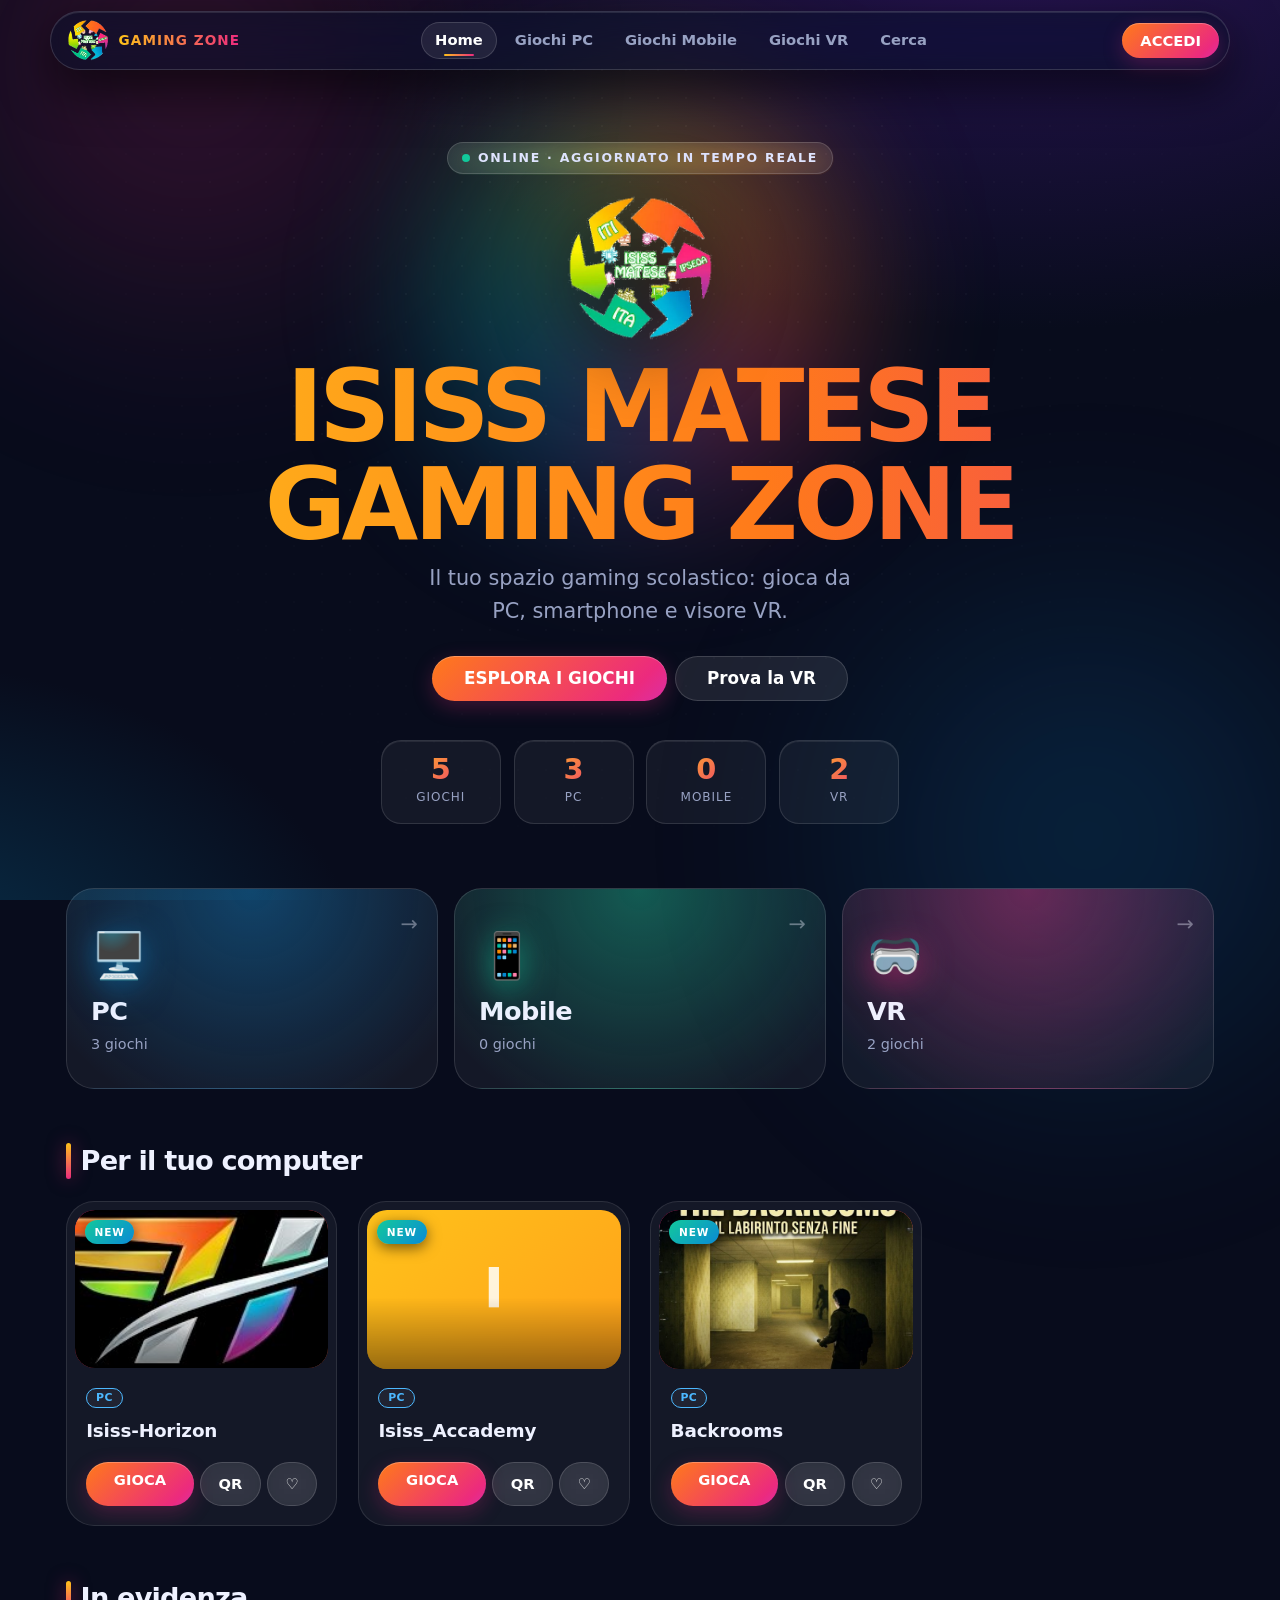
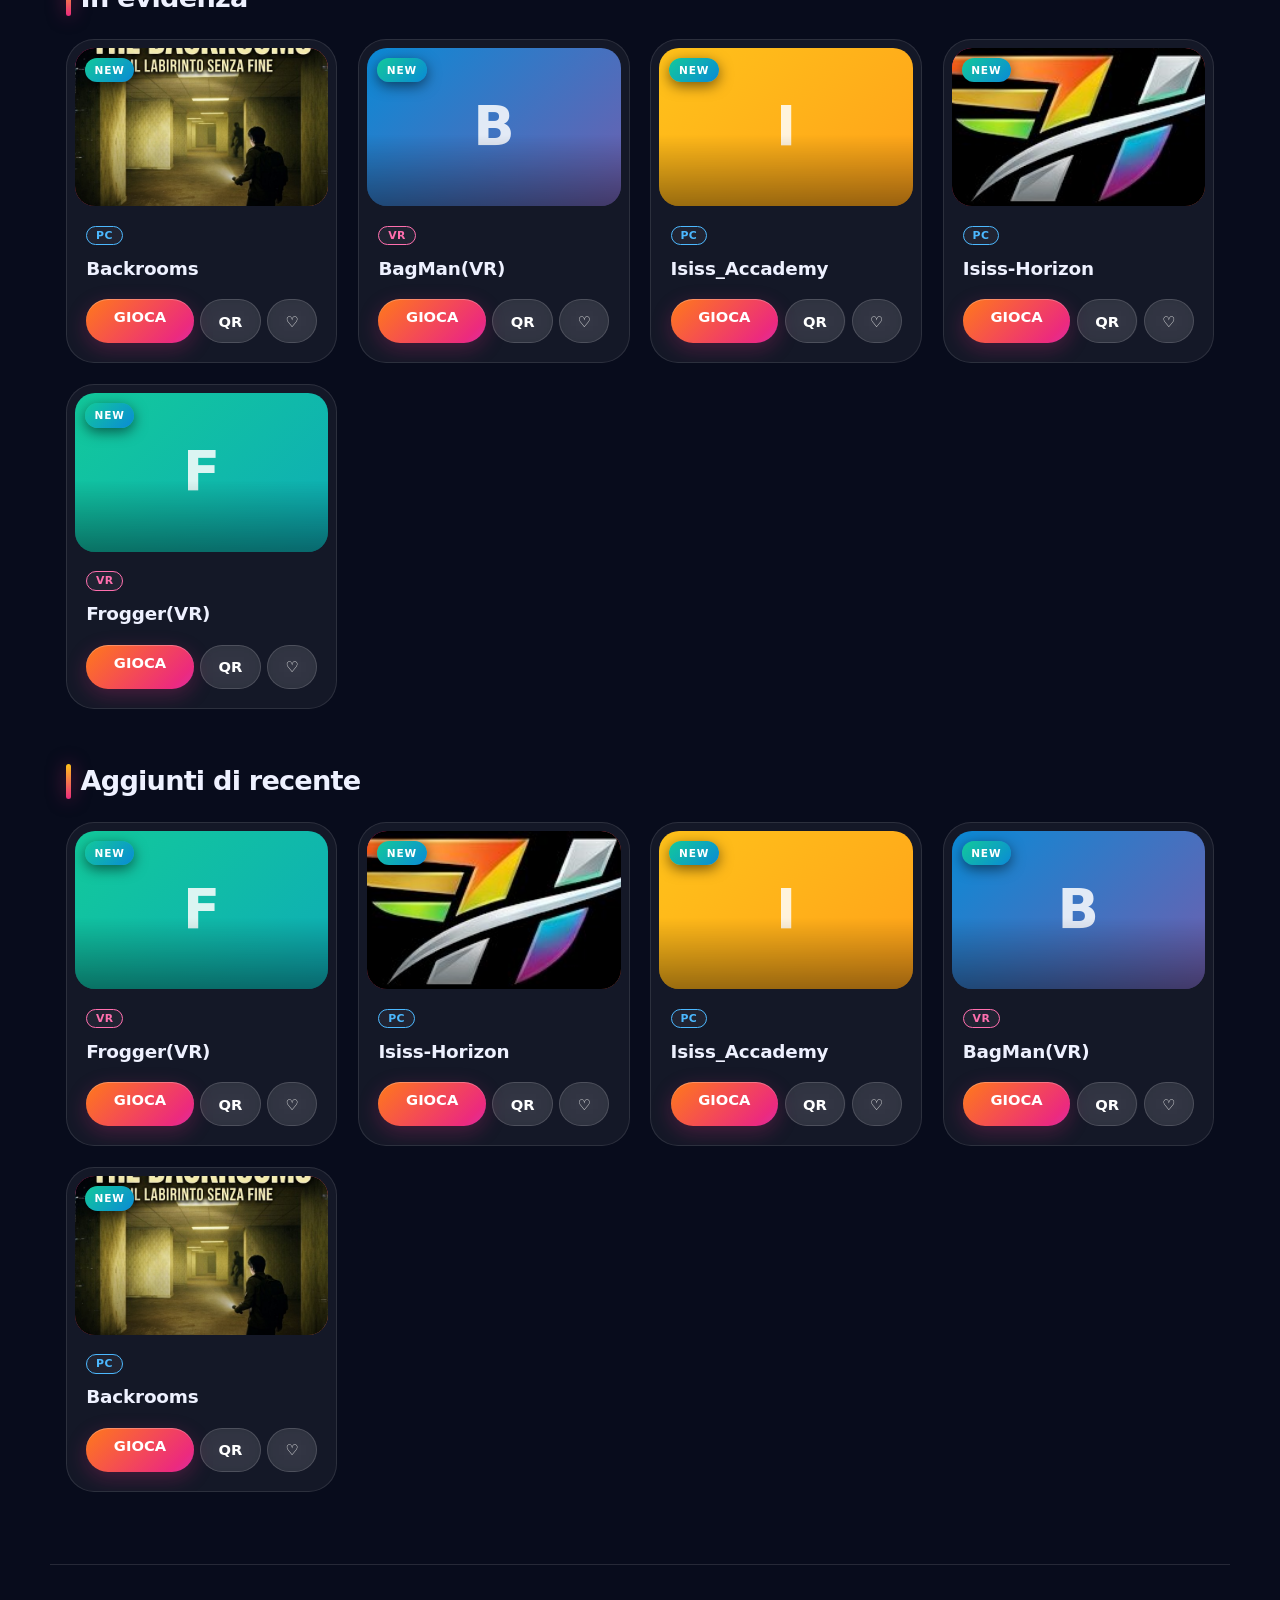
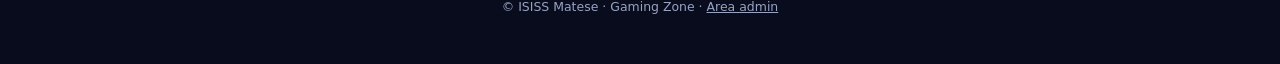
==== commit 53ebfbd2: "Add files via upload" ====
--- a/index.html
+++ b/index.html
@@ -260,6 +260,16 @@
 }
 @keyframes tabsIn{from{transform:translateY(130%);opacity:0}}
 @media(prefers-reduced-motion:reduce){.fx{display:none}.btn::after{display:none}}
+
+.thumb[data-th]{cursor:zoom-in}
+.thumb:has(img)::after{content:"⤢"}
+#lb{position:fixed;inset:0;z-index:90;display:grid;place-items:center;background:#02040ef5;backdrop-filter:blur(8px);-webkit-backdrop-filter:blur(8px);opacity:0;transition:opacity .25s;cursor:zoom-out;touch-action:manipulation}
+#lb.on{opacity:1}
+#lb img{width:100%;height:100%;object-fit:contain;transform:scale(.92);transition:transform .4s cubic-bezier(.2,1.1,.3,1)}
+#lb.on img{transform:none}
+.lbx{position:absolute;top:max(.8rem,env(safe-area-inset-top));right:max(.8rem,env(safe-area-inset-right));width:46px;height:46px;padding:0;border-radius:50%;background:#000a;box-shadow:inset 0 0 0 1px #ffffff40;font-size:1.1rem}
+.lbc{position:absolute;left:0;right:0;bottom:0;display:flex;gap:.8rem;align-items:center;justify-content:space-between;padding:2.5rem max(1.2rem,env(safe-area-inset-right)) calc(1.1rem + env(safe-area-inset-bottom)) max(1.2rem,env(safe-area-inset-left));background:linear-gradient(transparent,#000d)}
+.lbc b{font-size:1.25rem;letter-spacing:-.01em;text-shadow:0 2px 12px #000}
 </style>
 </head>
 <body>
@@ -324,7 +334,7 @@
 function cv(i){const x=['jpg','jpeg','webp'],n=+i.dataset.n;n<x.length?(i.dataset.n=n+1,i.src=i.dataset.b+'.'+x[n]):i.remove()}
 const cover=g=>g.cover?`<img src="${esc(gurl(g)+encodeURI(g.cover))}" alt="" loading="lazy" decoding="async" onerror="this.remove()">`:`<img src="${esc(gurl(g))}cover.png" data-b="${esc(gurl(g))}cover" data-n="0" alt="" loading="lazy" onerror="cv(this)">`;
 const badges=g=>[...new Set([g.category,...(g.compat||[])])].filter(k=>CATS[k]&&(k!=='vr'||g.webxr)).map(k=>`<i class="b ${k}">${CATS[k]}</i>`).join('')+(g.category==='vr'&&!g.webxr?'<i class="b warn">WebXR non verificato</i>':'');
-const card=(g,n)=>`<article class="card" style="--i:${n}"><div class="thumb t${hue(g.id)}"><span>${esc(g.name[0]||'?')}</span>${cover(g)}${(Date.now()-ts(g)<12096e5&&ts(g))?'<i class="tag new">NEW</i>':''}${g.featured?'<i class="tag star">★</i>':''}</div><div class="cb"><div>${badges(g)}</div><h3 style="margin:0">${esc(g.name)}</h3><p>${esc(g.description)}</p><div class="acts"><a class="btn" href="#play/${encodeURIComponent(g.id)}">GIOCA</a><button class="ghost" data-qr="${esc(g.id)}">QR</button><button class="ghost" data-fav="${esc(g.id)}" title="Preferito" aria-label="Preferito">${fav.includes(g.id)?'♥':'♡'}</button></div></div></article>`;
+const card=(g,n)=>`<article class="card" style="--i:${n}"><div class="thumb t${hue(g.id)}" data-th="${esc(g.id)}"><span>${esc(g.name[0]||'?')}</span>${cover(g)}${(Date.now()-ts(g)<12096e5&&ts(g))?'<i class="tag new">NEW</i>':''}${g.featured?'<i class="tag star">★</i>':''}</div><div class="cb"><div>${badges(g)}</div><h3 style="margin:0">${esc(g.name)}</h3><p>${esc(g.description)}</p><div class="acts"><a class="btn" href="#play/${encodeURIComponent(g.id)}">GIOCA</a><button class="ghost" data-qr="${esc(g.id)}">QR</button><button class="ghost" data-fav="${esc(g.id)}" title="Preferito" aria-label="Preferito">${fav.includes(g.id)?'♥':'♡'}</button></div></div></article>`;
 const grid=(a,c='')=>a.length?`<div class="grid ${c}">${a.map((g,n)=>card(g,n)).join('')}</div>`:'<div class="empty"><b>🎮</b>Nessun gioco trovato.<br>Prova a cambiare ricerca o categoria.</div>';
 
 function home(){
@@ -366,7 +376,7 @@
 
 const toAdmin=()=>{location.replace('admin.html')},R={home,cat:list,cerca:()=>list(),login:toAdmin,admin:toAdmin,play};
 function route(){
- let [r,a]=location.hash.slice(1).split('/');r=r||'home';refill=null;modal.hidden=true;app.classList.remove('pg');void app.offsetWidth;app.classList.add('pg');
+ let [r,a]=location.hash.slice(1).split('/');r=r||'home';refill=null;modal.hidden=true;closeLb(true);app.classList.remove('pg');void app.offsetWidth;app.classList.add('pg');
  try{a=a&&decodeURIComponent(a)}catch{}
  document.body.classList.toggle('playing',r==='play');
   document.querySelectorAll('#menu a,#tabs a').forEach(x=>x.classList.toggle('on',x.getAttribute('href')==='#'+r+(a&&r==='cat'?'/'+a:'')));
@@ -374,6 +384,8 @@
 }
 document.addEventListener('click',e=>{
  if(e.target===modal){modal.hidden=true;return}
+ const th=e.target.closest('.thumb[data-th]');
+ if(th){const g=games.find(x=>x.id===th.dataset.th),im=th.querySelector('img');if(g){if(im&&im.complete&&im.naturalWidth)lightbox(g,im.currentSrc||im.src);else location.hash='play/'+encodeURIComponent(g.id)}return}
  const t=e.target.closest('[data-qr],[data-fav]');if(!t)return;
  if(t.dataset.qr){qr(t.dataset.qr);return}
  const id=t.dataset.fav;fav=fav.includes(id)?fav.filter(x=>x!==id):[...fav,id];LS.set('gz_fav',fav);t.textContent=fav.includes(id)?'♥':'♡';t.classList.remove('pop');void t.offsetWidth;if(fav.includes(id))t.classList.add('pop');if(refill&&S.fav)refill()});
@@ -389,6 +401,11 @@
 document.addEventListener('pointermove',e=>{const t=e.target.closest&&e.target.closest('.card,.cat');if(!t)return;const r=t.getBoundingClientRect();t.style.setProperty('--mx',(e.clientX-r.left)+'px');t.style.setProperty('--my',(e.clientY-r.top)+'px');
  if(e.pointerType==='mouse'&&t.classList.contains('card')){t.style.setProperty('--rx',((.5-(e.clientY-r.top)/r.height)*7).toFixed(2)+'deg');t.style.setProperty('--ry',(((e.clientX-r.left)/r.width-.5)*7).toFixed(2)+'deg')}});
 document.addEventListener('pointerout',e=>{const c=e.target.closest&&e.target.closest('.card');if(c&&!c.contains(e.relatedTarget)){c.style.removeProperty('--rx');c.style.removeProperty('--ry')}});
+function closeLb(now){const l=$('#lb');if(!l)return;document.body.style.overflow='';document.removeEventListener('keydown',closeLb.k);if(now)l.remove();else{l.classList.remove('on');setTimeout(()=>l.remove(),250)}}
+function lightbox(g,src){closeLb(true);const l=document.createElement('div');l.id='lb';l.setAttribute('role','dialog');l.setAttribute('aria-label',g.name);
+ l.innerHTML='<img src="'+esc(src)+'" alt="'+esc(g.name)+'"><button class="lbx" aria-label="Chiudi">✕</button><div class="lbc"><b>'+esc(g.name)+'</b><a class="btn" href="#play/'+encodeURIComponent(g.id)+'">GIOCA</a></div>';
+ document.body.append(l);document.body.style.overflow='hidden';requestAnimationFrame(()=>l.classList.add('on'));
+ closeLb.k=e=>{if(e.key==='Escape')closeLb()};document.addEventListener('keydown',closeLb.k);l.onclick=()=>closeLb()}
 const calm=()=>matchMedia('(prefers-reduced-motion:reduce)').matches;
 function countUp(el){const to=+el.textContent||0;if(calm()||!to)return;const t0=performance.now();(function f(t){const k=Math.min(1,(t-t0)/900);el.textContent=Math.round(to*(1-Math.pow(1-k,3)));if(k<1)requestAnimationFrame(f)})(t0)}
 function tabInd(){const t=$('#tabs'),a=t&&t.querySelector('a.on');if(!a)return;t.style.setProperty('--x',a.offsetLeft+'px');t.style.setProperty('--w',a.offsetWidth+'px')}
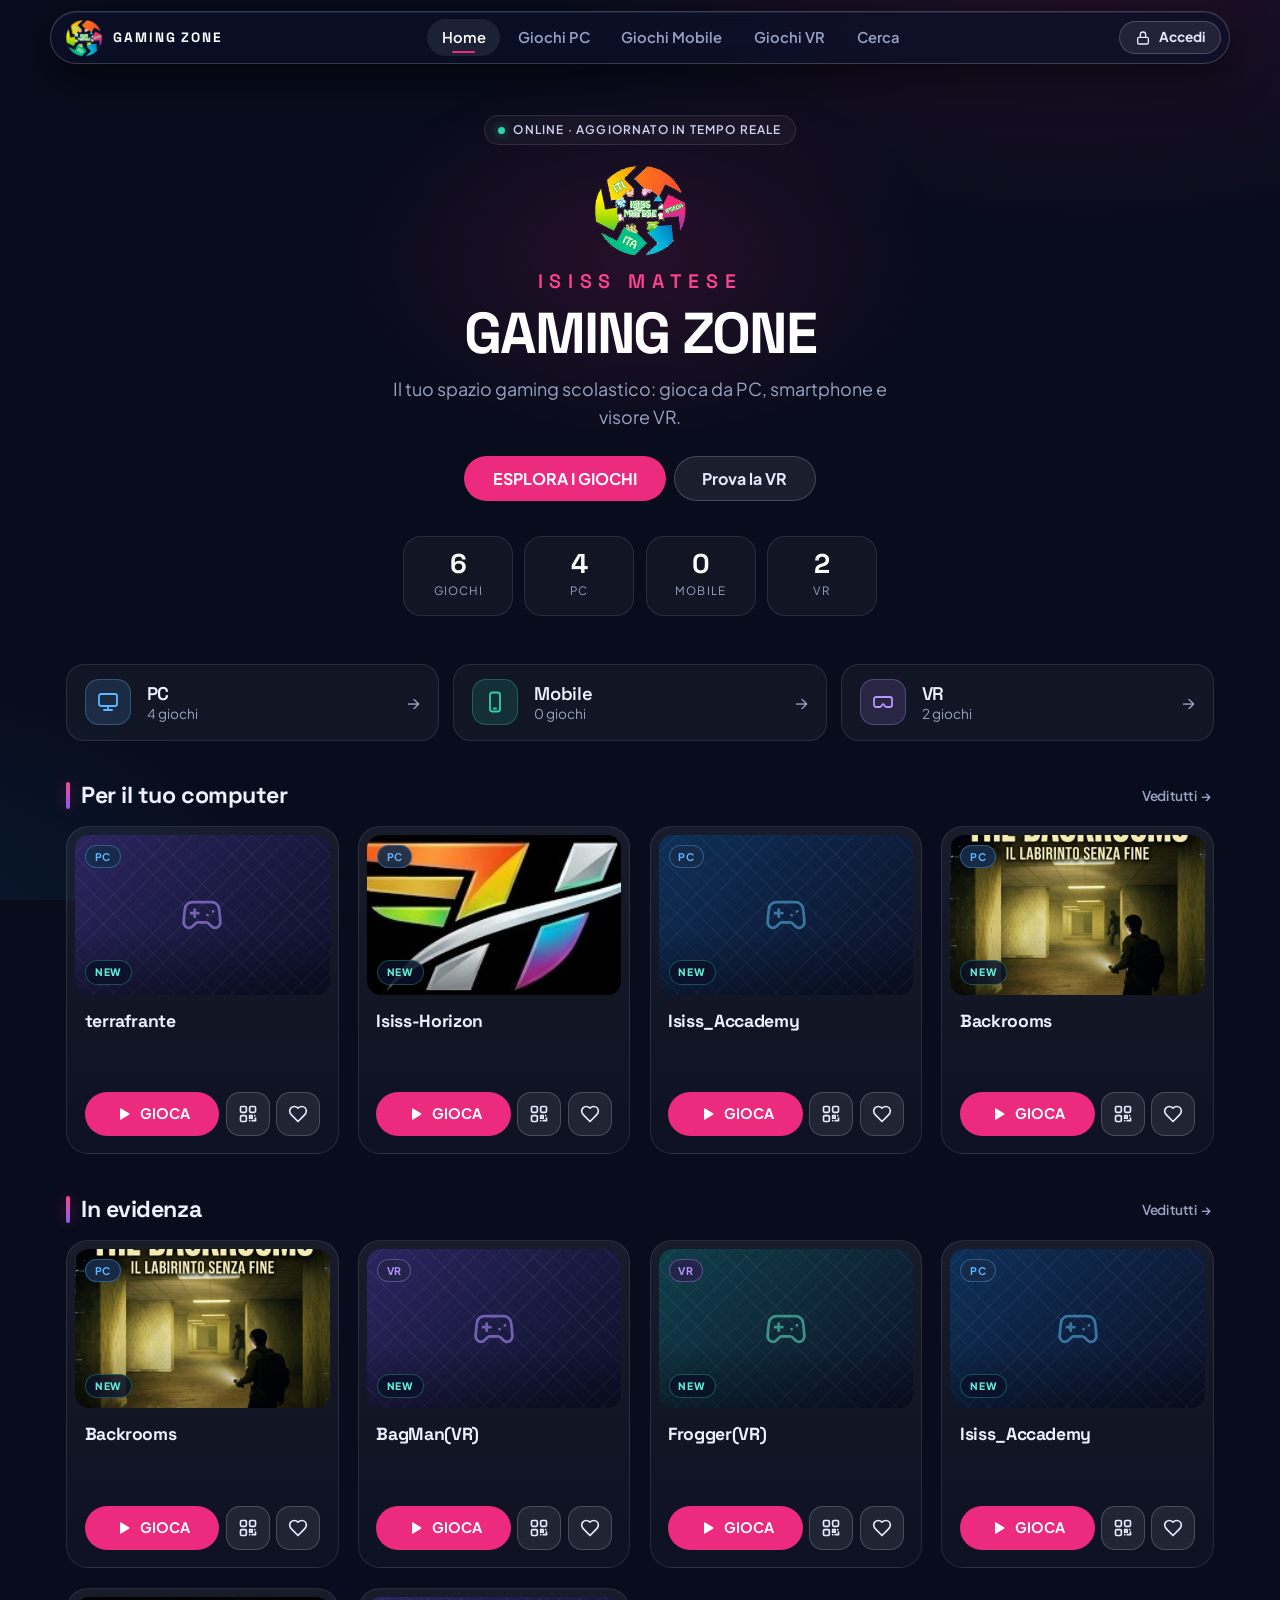
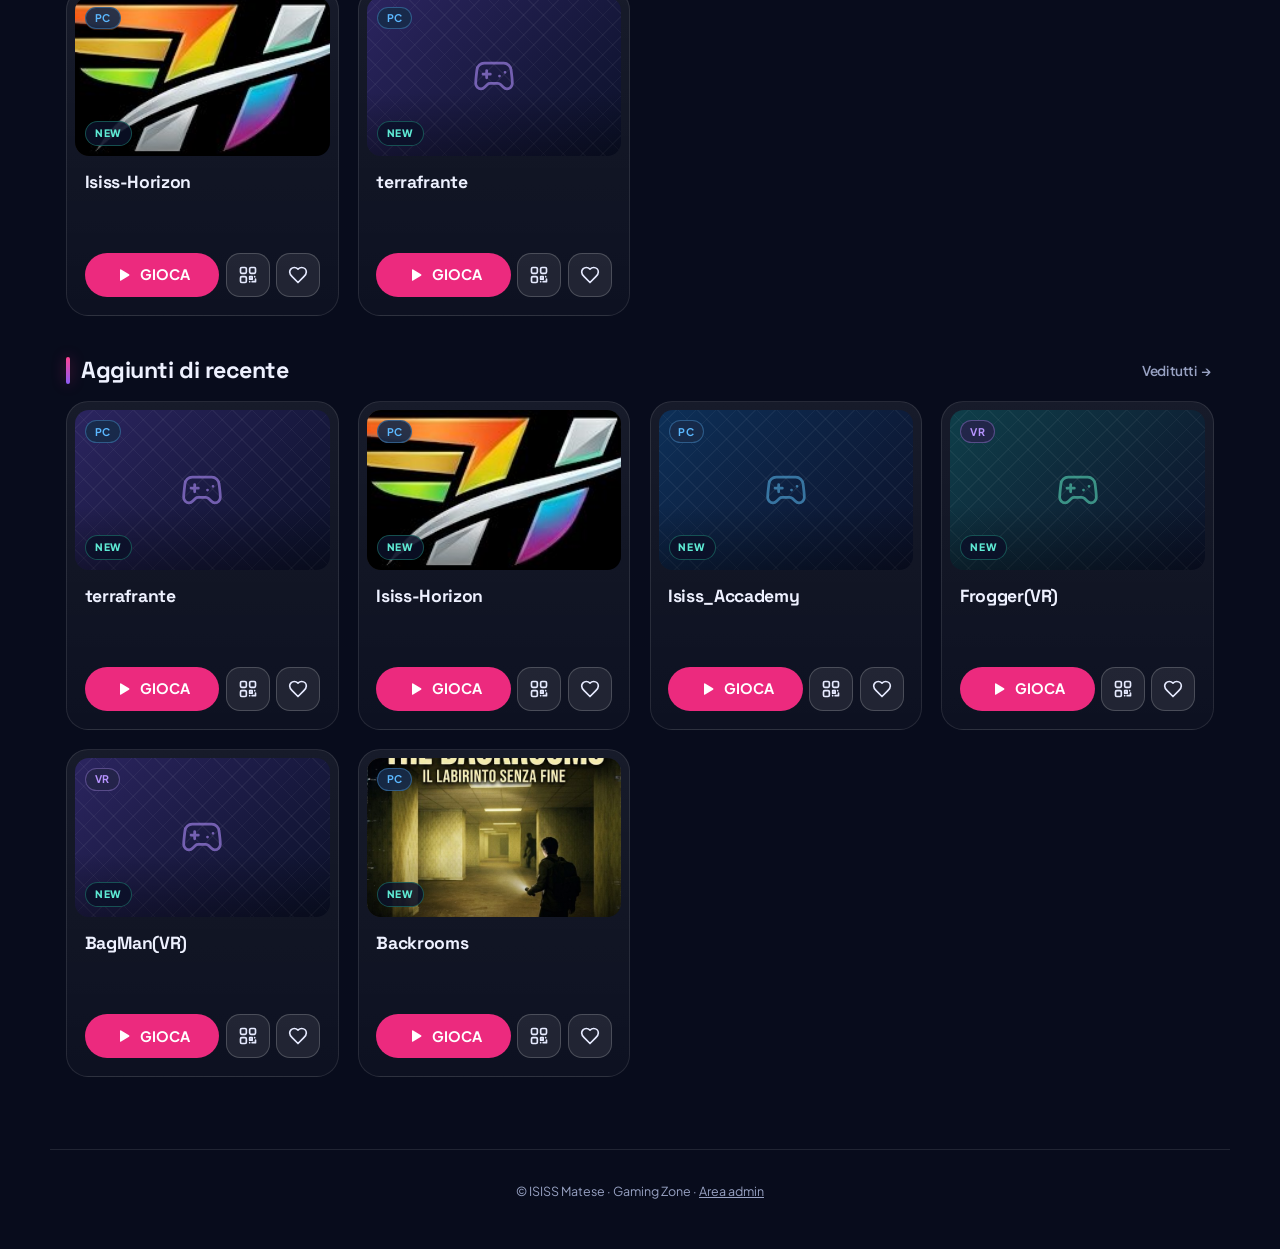
==== commit c1c8b02c: "Add files via upload" ====
--- a/index.html
+++ b/index.html
@@ -5,279 +5,240 @@
 <meta name="theme-color" content="#080c1c"><meta name="color-scheme" content="dark"><meta name="mobile-web-app-capable" content="yes"><meta name="apple-mobile-web-app-capable" content="yes"><meta name="apple-mobile-web-app-status-bar-style" content="black-translucent"><meta name="format-detection" content="telephone=no">
 <meta name="viewport" content="width=device-width,initial-scale=1,viewport-fit=cover">
 <title>ISISS Matese · Gaming Zone</title><meta name="description" content="La Gaming Zone dell'ISISS Matese: giochi per PC, smartphone e visore VR direttamente dal browser.">
+<link rel="preconnect" href="https://fonts.googleapis.com"><link rel="preconnect" href="https://fonts.gstatic.com" crossorigin>
+<link href="https://fonts.googleapis.com/css2?family=Plus+Jakarta+Sans:wght@400;500;600;700;800&family=Space+Grotesk:wght@500;600;700&display=swap" rel="stylesheet">
 <style>
-:root{--o:#ff7a1a;--y:#ffc21a;--p:#ec2a7e;--t:#12c99b;--bl:#0a8ad6;--bg:#080c1c;--m:#98a2c3;--line:#ffffff1f;--c:var(--t);--b:var(--bl);--v:var(--p)}
+:root{--bg:#080c1c;--pri:#ec2a7e;--pri-h:#ff4393;--pri-glow:#ec2a7e59;--surf:#ffffff0a;--surf2:#ffffff14;--line:#ffffff1a;--line2:#ffffff30;--tx:#eef1ff;--m:#98a2c3;--c-pc:#5bb8ff;--c-mobile:#2fd3a8;--c-vr:#b794ff;--amber:#ffc21a;--r:22px;--ease:cubic-bezier(.2,.8,.2,1);--fh:"Space Grotesk","Segoe UI",system-ui,sans-serif;--fb:"Plus Jakarta Sans",Inter,"Segoe UI",system-ui,sans-serif}
 *{box-sizing:border-box}
-html{scroll-behavior:smooth}
-body{margin:0;background:var(--bg);color:#eef1ff;font:16px/1.55 Inter,"Segoe UI",system-ui,sans-serif;min-height:100vh;overflow-x:hidden}
-body::before,body::after{content:"";position:fixed;z-index:-1;width:60vmax;height:60vmax;border-radius:50%;filter:blur(90px);opacity:.3;animation:drift 22s ease-in-out infinite alternate;pointer-events:none}
-body::before{background:radial-gradient(circle,var(--p),transparent 65%);top:-25vmax;left:-15vmax}
-body::after{background:radial-gradient(circle,var(--bl),transparent 65%);bottom:-25vmax;right:-15vmax;animation-delay:-9s}
-@keyframes drift{to{transform:translate(8vmax,6vmax) scale(1.15)}}
-a{color:inherit;text-decoration:none}h1,h2{margin:.3em 0;letter-spacing:-.02em}
-:focus-visible{outline:2px solid var(--y);outline-offset:2px}
-/* loader */
-#loader{position:fixed;inset:0;z-index:100;display:grid;place-items:center;background:radial-gradient(circle at 50% 40%,#1d1553,#080c1c 70%);transition:opacity .6s,visibility .6s}
-#loader.done{opacity:0;visibility:hidden}
-.ld{display:grid;justify-items:center;gap:1rem;text-align:center;padding:1rem}
-.ld h2{margin:.2rem 0 0;font-size:1.5rem;letter-spacing:.35em;font-weight:800;background:linear-gradient(90deg,var(--y),var(--p),var(--bl));-webkit-background-clip:text;background-clip:text;color:transparent}
-.ld p{margin:0;color:var(--m);font-size:.85rem}
-.ring{position:relative;width:180px;height:180px;display:grid;place-items:center}
-.ring::before{content:"";position:absolute;inset:0;border-radius:50%;background:conic-gradient(var(--y),var(--o),var(--p),var(--bl),var(--t),var(--y));-webkit-mask:radial-gradient(farthest-side,#0000 calc(100% - 5px),#000 calc(100% - 4px));mask:radial-gradient(farthest-side,#0000 calc(100% - 5px),#000 calc(100% - 4px));animation:spin 1.6s linear infinite}
-.ring img{width:136px;animation:pulse 1.8s ease-in-out infinite}
-@keyframes spin{to{transform:rotate(1turn)}}
-@keyframes pulse{50%{transform:scale(1.07)}}
-.bar{width:230px;height:6px;border-radius:9px;background:#ffffff1f;overflow:hidden}
-.bar i{display:block;height:100%;width:0;border-radius:9px;background:linear-gradient(90deg,var(--o),var(--p),var(--bl));animation:load 2.4s cubic-bezier(.2,.8,.2,1) forwards;transition:width .25s}
-@keyframes load{to{width:90%}}
-/* nav */
-.nav{position:sticky;top:.7rem;z-index:20;margin:.7rem auto 0;max-width:1180px;width:calc(100% - 1.4rem);display:flex;align-items:center;gap:.8rem;padding:.45rem .6rem .45rem 1rem;background:#0d1330b8;backdrop-filter:blur(16px) saturate(1.5);-webkit-backdrop-filter:blur(16px) saturate(1.5);border:1px solid var(--line);border-radius:999px;box-shadow:0 10px 40px #0008}
-.brand{display:flex;align-items:center;gap:.6rem;font-weight:800;letter-spacing:.08em;font-size:.85rem}
-.brand img{height:42px;width:42px;display:block;transition:transform .6s}.brand:hover img{transform:rotate(360deg)}
-.brand span{background:linear-gradient(90deg,var(--y),var(--p));-webkit-background-clip:text;background-clip:text;color:transparent}
+html{scroll-behavior:smooth;-webkit-text-size-adjust:100%}
+body{margin:0;color:var(--tx);font:16px/1.55 var(--fb);min-height:100vh;overflow-x:hidden;-webkit-font-smoothing:antialiased;background:radial-gradient(900px 520px at 85% -8%,#ec2a7e22,transparent 60%),radial-gradient(800px 520px at -10% 105%,#0a8ad61f,transparent 55%),var(--bg);background-attachment:fixed}
+a{color:inherit;text-decoration:none}
+a,button,label,select{-webkit-tap-highlight-color:transparent;touch-action:manipulation}
+h1,h2,h3{font-family:var(--fh);margin:.3em 0;letter-spacing:-.02em;line-height:1.15}
+h1{font-size:2rem;font-weight:700}
+::selection{background:#ec2a7e88}
+::-webkit-scrollbar{width:10px}::-webkit-scrollbar-thumb{background:#ffffff26;border-radius:9px;border:2px solid var(--bg)}
+:focus-visible{outline:2px solid #ff6aa8;outline-offset:2px}
+svg{flex:none}
+
+/* loader minimale: barra sottile in alto */
+#loader{position:fixed;top:0;left:0;right:0;height:3px;z-index:100;overflow:hidden;pointer-events:none;transition:opacity .3s}
+#loader i{position:absolute;top:0;bottom:0;left:-35%;width:35%;background:linear-gradient(90deg,transparent,var(--pri),transparent);animation:slide 1s ease-in-out infinite}
+#loader.done{opacity:0}
+@keyframes slide{to{left:100%}}
+
+/* navbar */
+.nav{position:sticky;top:max(.7rem,env(safe-area-inset-top));z-index:20;margin:.7rem auto 0;max-width:1180px;width:calc(100% - 1.4rem);display:flex;align-items:center;gap:.8rem;padding:.4rem .5rem .4rem .9rem;background:#0b1129a6;backdrop-filter:blur(16px) saturate(1.4);-webkit-backdrop-filter:blur(16px) saturate(1.4);border:1px solid var(--line2);border-radius:999px;box-shadow:0 14px 40px #0008,inset 0 1px 0 #ffffff14;transition:background .3s,box-shadow .3s}
+.nav.scrolled{background:#0a0f26ec;box-shadow:0 14px 40px #000b,inset 0 1px 0 #ffffff14}
+.brand{display:flex;align-items:center;gap:.6rem;font:700 .85rem var(--fh);letter-spacing:.14em;color:#fff}
+.brand img{height:38px;width:38px;display:block}
 #menu{display:flex;gap:.2rem;flex:1;justify-content:center}
-#menu a{padding:.45rem .9rem;border-radius:99px;transition:.25s;color:var(--m);font-weight:600;font-size:.92rem}
-#menu a:hover{color:#fff;background:#ffffff14}
-#menu a.on{color:#fff;background:linear-gradient(135deg,#ff7a1a55,#ec2a7e55);box-shadow:inset 0 0 0 1px #ffffff2a}
-#burger{display:none}
-.btn,button{background:linear-gradient(135deg,var(--o),var(--p));border:0;border-radius:99px;padding:.55rem 1.15rem;color:#fff;font:700 .92rem Inter,system-ui,sans-serif;cursor:pointer;transition:.25s;display:inline-block}
-.btn:hover,button:hover{transform:translateY(-2px);box-shadow:0 8px 28px #ec2a7e66}
-.ghost{background:#ffffff14;box-shadow:inset 0 0 0 1px var(--line)}.ghost:hover{background:#ffffff24;box-shadow:inset 0 0 0 1px #ffffff40}
-.file{background:#ffffff14;border-radius:99px;padding:.5rem 1.1rem;cursor:pointer;font-weight:700;display:inline-block;box-shadow:inset 0 0 0 1px var(--line)}
-.big{font-size:1.05rem;padding:.8rem 2rem}
-.wrap{max-width:1180px;margin:auto;padding:1.5rem 1rem}.narrow{max-width:460px}
-.pg{animation:fade .5s both}
-@keyframes fade{from{opacity:0;transform:translateY(10px)}}
+#menu a{position:relative;padding:.45rem .9rem;border-radius:99px;transition:.2s;color:var(--m);font-weight:600;font-size:.92rem}
+#menu a:hover{color:#fff;background:var(--surf2)}
+#menu a.on{color:#fff;background:var(--surf2)}
+#menu a.on::after{content:"";position:absolute;left:34%;right:34%;bottom:3px;height:2px;border-radius:2px;background:var(--pri)}
+#login-btn{padding:.5rem 1rem;font-size:.85rem}
+#login-btn svg{width:16px;height:16px}
+
+/* bottoni */
+.btn,button{position:relative;overflow:hidden;display:inline-flex;align-items:center;justify-content:center;gap:.5rem;background:var(--pri);color:#fff;border:0;border-radius:99px;padding:.6rem 1.2rem;font:700 .9rem/1.2 var(--fb);cursor:pointer;transition:transform .25s var(--ease),background .2s,box-shadow .25s}
+.btn:hover,button:hover{background:var(--pri-h);transform:translateY(-2px);box-shadow:0 8px 24px var(--pri-glow)}
+.btn:active,button:active{transform:none}
+.ghost{background:var(--surf2);color:#e6eaff;box-shadow:inset 0 0 0 1px var(--line2)}
+.ghost:hover{background:#ffffff22;box-shadow:inset 0 0 0 1px #ffffff55,0 6px 18px #0006}
+.big{font-size:1rem;padding:.8rem 1.8rem}
+.btn svg,.ib svg{width:18px;height:18px;fill:none;stroke:currentColor;stroke-width:2;stroke-linecap:round;stroke-linejoin:round}
+svg.fill{fill:currentColor!important;stroke:none!important}
+.ib{width:44px;height:44px;padding:0;border-radius:14px;flex:0 0 44px}
+.ib svg{width:20px;height:20px}
+.ib.on{color:var(--pri-h);background:#ec2a7e1f;box-shadow:inset 0 0 0 1px #ec2a7e66}
+.ib.on svg{fill:currentColor}
+[data-fav].pop svg{animation:pop .45s var(--ease)}
+@keyframes pop{40%{transform:scale(1.35)}}
+.rip{position:absolute;border-radius:50%;background:#ffffff40;transform:scale(0);animation:rip .6s ease-out forwards;pointer-events:none}
+@keyframes rip{to{transform:scale(1);opacity:0}}
+
+.wrap{max-width:1180px;margin:auto;padding:1.5rem max(1rem,env(safe-area-inset-right)) 1.5rem max(1rem,env(safe-area-inset-left))}
+.pg{animation:fade .4s both}
+@keyframes fade{from{opacity:0;transform:translateY(8px)}}
+@keyframes up{from{opacity:0;transform:translateY(14px)}}
+.row{display:flex;gap:.5rem;align-items:center;flex-wrap:wrap}.row.c{justify-content:center}
+.note{color:var(--amber);font-size:.85rem}.err{color:#ff7a8a;font-size:.85rem;margin:0}
+#warn{background:#78350f;padding:.5rem 1rem;font-size:.85rem;margin-top:.7rem}
+
 /* hero */
-.hero{text-align:center;padding:3rem 1rem 1.5rem;position:relative}
-.hero::before{content:"";position:absolute;left:50%;top:1rem;width:min(420px,80vw);aspect-ratio:1;transform:translateX(-50%);background:conic-gradient(from 0deg,#ffc21a55,#ff7a1a55,#ec2a7e55,#0a8ad655,#12c99b55,#ffc21a55);filter:blur(70px);border-radius:50%;animation:spin 18s linear infinite;z-index:-1}
-.hl{width:min(210px,52vw);display:block;margin:0 auto;animation:float 5s ease-in-out infinite;filter:drop-shadow(0 14px 36px #0009)}
-@keyframes float{50%{transform:translateY(-12px)}}
-.hero h1{font-size:clamp(2.2rem,7.5vw,4.8rem);line-height:1.05;font-weight:900;margin:.6rem 0 .2rem;background:linear-gradient(90deg,var(--y),var(--o),var(--p),var(--bl),var(--t),var(--y));background-size:300% 100%;-webkit-background-clip:text;background-clip:text;color:transparent;animation:flow 9s linear infinite}
-@keyframes flow{to{background-position:300% 0}}
-.hero p{color:var(--m);font-size:1.15rem;margin:.2rem 0 1.4rem}
-.chips{display:flex;gap:.6rem;justify-content:center;flex-wrap:wrap;margin-top:1.6rem}
-.chip{padding:.35rem .9rem;border-radius:99px;background:#ffffff0e;border:1px solid var(--line);font-size:.82rem;color:#cfd5f0;backdrop-filter:blur(8px)}
-.row.c{justify-content:center}
+.hero{text-align:center;padding:3.2rem 1rem 1.5rem;position:relative}
+.hero::before{content:"";position:absolute;left:50%;top:0;width:min(620px,95vw);aspect-ratio:1.6;transform:translateX(-50%);background:radial-gradient(closest-side,#ec2a7e22,transparent);z-index:-1;pointer-events:none}
+.eyebrow{display:inline-flex;align-items:center;gap:.5rem;padding:.3rem .85rem;border-radius:99px;background:var(--surf);border:1px solid var(--line);font-size:.74rem;font-weight:600;letter-spacing:.1em;text-transform:uppercase;color:#cdd3f0}
+.eyebrow i{width:7px;height:7px;border-radius:50%;background:var(--c-mobile);box-shadow:0 0 8px #2fd3a899}
+.hl{display:block;width:min(96px,28vw);margin:1.1rem auto 0}
+.hero h1{font-size:clamp(2.1rem,6vw,3.6rem);line-height:1.05;font-weight:700;letter-spacing:-.035em;text-transform:uppercase;color:#fff;margin:.9rem 0 .7rem}
+.hero h1 .k{display:block;font-size:.34em;font-weight:600;letter-spacing:.34em;color:var(--pri-h);margin-bottom:.65rem}
+.hero p{color:var(--m);font-size:clamp(1rem,2.2vw,1.12rem);max-width:42ch;margin:0 auto 1.6rem}
+.stats{display:flex;justify-content:center;gap:.7rem;flex-wrap:wrap;margin-top:2.2rem}
+.stat{min-width:110px;padding:.8rem 1.2rem;border-radius:18px;background:var(--surf);border:1px solid var(--line)}
+.stat b{display:block;font:700 1.7rem/1 var(--fh);color:#fff}
+.stat span{font-size:.72rem;color:var(--m);letter-spacing:.1em;text-transform:uppercase}
+
 /* categorie */
-.cats{display:grid;grid-template-columns:repeat(auto-fit,minmax(220px,1fr));gap:1rem}
-.cat{--k:var(--bl);position:relative;overflow:hidden;padding:1.6rem 1.2rem;border-radius:24px;border:1px solid var(--line);background:linear-gradient(160deg,color-mix(in srgb,var(--k) 30%,transparent),#ffffff08);transition:.35s;display:grid;gap:.1rem;animation:up .6s both}
-.cat em{font-style:normal;font-size:2.4rem;transition:.35s}.cat b{font-size:1.5rem}.cat span{color:var(--m);font-size:.9rem}
-.cat::after{content:"→";position:absolute;right:1.2rem;top:1.2rem;font-size:1.3rem;opacity:.4;transition:.3s}
-.cat:hover{transform:translateY(-6px);border-color:var(--k);box-shadow:0 14px 44px color-mix(in srgb,var(--k) 40%,transparent)}
-.cat:hover em{transform:scale(1.2) rotate(-8deg)}.cat:hover::after{opacity:1;transform:translateX(4px)}
-.cat.pc{--k:var(--bl)}.cat.mobile{--k:var(--t)}.cat.vr{--k:var(--p)}
-/* card */
-.grid{display:grid;grid-template-columns:repeat(auto-fill,minmax(240px,1fr));gap:1.1rem}
-@keyframes up{from{opacity:0;transform:translateY(22px)}}
-.card{background:linear-gradient(180deg,#ffffff14,#ffffff06);border:1px solid var(--line);border-radius:24px;overflow:hidden;transition:.35s;display:flex;flex-direction:column;animation:up .6s both;animation-delay:calc(var(--i,0)*70ms)}
-.card:hover{transform:translateY(-7px);border-color:#ffffff55;box-shadow:0 18px 48px #0009,0 0 0 1px #ffffff14}
-.thumb{position:relative;aspect-ratio:16/10;display:grid;place-items:center;font-size:3.4rem;font-weight:900;color:#ffffffd9;overflow:hidden}
-.thumb img{position:absolute;inset:0;width:100%;height:100%;object-fit:cover;transition:transform .6s}.card:hover .thumb img{transform:scale(1.07)}
-.thumb::after{content:"▶";position:absolute;inset:0;display:grid;place-items:center;font-size:2.2rem;color:#fff;background:#0007;opacity:0;transition:.3s;pointer-events:none}.card:hover .thumb::after{opacity:1}
-.t0{background:linear-gradient(135deg,var(--o),var(--p))}.t1{background:linear-gradient(135deg,var(--y),var(--o))}.t2{background:linear-gradient(135deg,var(--t),var(--bl))}.t3{background:linear-gradient(135deg,var(--bl),var(--p))}.t4{background:linear-gradient(135deg,var(--p),var(--y))}
-.cb{padding:1rem;display:flex;flex-direction:column;gap:.5rem;flex:1}.cb h3{font-size:1.1rem}.cb p{margin:0;color:var(--m);font-size:.9rem;flex:1}
-.acts{display:flex;gap:.4rem}.acts .btn{flex:1;text-align:center}
-.b{font-style:normal;font-size:.68rem;font-weight:800;padding:.15rem .55rem;border-radius:99px;margin-right:.3rem;border:1px solid;letter-spacing:.04em;text-transform:uppercase}
-.b.pc{color:#4cb8ff}.b.mobile{color:var(--t)}.b.vr{color:#ff6fae}.b.warn{color:var(--y)}
-.sec{margin:2.4rem 0 1rem;font-size:1.5rem;display:flex;align-items:center;gap:.6rem}
-.sec::before{content:"";width:6px;height:1.3em;border-radius:9px;background:linear-gradient(var(--y),var(--p))}
-.tools{display:flex;flex-wrap:wrap;gap:.6rem;margin:1rem 0;align-items:center}.tools input[type=search]{flex:1;min-width:200px}.tools select{width:auto}
-input,select,textarea{background:#ffffff0d;border:1px solid var(--line);border-radius:14px;padding:.7rem .9rem;color:inherit;font:inherit;width:100%;transition:.2s}
-input:focus,select:focus,textarea:focus{border-color:var(--o);outline:0;box-shadow:0 0 0 3px #ff7a1a33}
+.cats{display:grid;grid-template-columns:repeat(auto-fit,minmax(240px,1fr));gap:.9rem}
+.cat{--k:var(--c-pc);position:relative;overflow:hidden;display:grid;grid-template-columns:auto 1fr auto;align-items:center;gap:1rem;padding:.9rem 1.1rem;border-radius:18px;border:1px solid var(--line);background:var(--surf);transition:transform .3s var(--ease),border-color .3s;animation:up .45s var(--ease) backwards}
+.cat.pc{--k:var(--c-pc)}.cat.mobile{--k:var(--c-mobile)}.cat.vr{--k:var(--c-vr)}
+.cat::before{content:"";position:absolute;inset:0;background:radial-gradient(280px circle at 0% 50%,color-mix(in srgb,var(--k) 30%,transparent),transparent 70%);opacity:0;transition:opacity .35s;pointer-events:none}
+.cat:hover::before{opacity:1}
+.cat em{position:relative;width:46px;height:46px;border-radius:14px;display:grid;place-items:center;color:var(--k);background:color-mix(in srgb,var(--k) 14%,transparent);border:1px solid color-mix(in srgb,var(--k) 30%,transparent)}
+.cat .ct{position:relative;display:grid;line-height:1.25;min-width:0}
+.cat b{font:600 1.15rem var(--fh);letter-spacing:-.01em}
+.cat span{color:var(--m);font-size:.85rem}
+.cat::after{content:"→";position:relative;font-size:1.15rem;color:var(--m);transition:color .25s,transform .25s}
+.cat:hover{transform:translateY(-3px);border-color:color-mix(in srgb,var(--k) 55%,transparent)}
+.cat:hover::after{color:var(--k);transform:translateX(4px)}
+
+/* card gioco */
+.grid{display:grid;grid-template-columns:repeat(auto-fill,minmax(240px,1fr));gap:1.2rem}
+.card{position:relative;display:flex;flex-direction:column;background:linear-gradient(180deg,#ffffff10,#ffffff06);border:1px solid var(--line);border-radius:var(--r);overflow:hidden;transition:transform .3s var(--ease),border-color .3s,box-shadow .3s;animation:up .45s var(--ease) backwards;animation-delay:calc(min(var(--i,0),8)*45ms)}
+@media(hover:hover){.card:hover{transform:translateY(-4px);border-color:#ec2a7e80;box-shadow:0 16px 40px #0009,0 0 0 1px #ec2a7e40,0 0 28px #ec2a7e1f}}
+.thumb{--h:var(--pri);position:relative;display:block;margin:8px 8px 0;aspect-ratio:16/10;border-radius:calc(var(--r) - 8px);overflow:hidden;background:linear-gradient(135deg,color-mix(in srgb,var(--h) 24%,#0d1330),#0b1129)}
+.t0{--h:#ec2a7e}.t1{--h:#0a8ad6}.t2{--h:#12c99b}.t3{--h:#8b5cf6}.t4{--h:#ffc21a}
+.ph{position:absolute;inset:0;display:grid;place-items:center;color:color-mix(in srgb,var(--h) 70%,#fff);background-image:repeating-linear-gradient(45deg,#ffffff0b 0 1px,transparent 1px 14px),repeating-linear-gradient(-45deg,#ffffff0b 0 1px,transparent 1px 14px)}
+.ph svg{width:44px;height:44px;fill:none;stroke:currentColor;stroke-width:1.5;stroke-linecap:round;stroke-linejoin:round;opacity:.6}
+.thumb img{position:absolute;inset:0;width:100%;height:100%;object-fit:cover;transition:transform .7s var(--ease)}
+.thumb::after{content:"";position:absolute;inset:0;background:linear-gradient(180deg,transparent 60%,#0005);pointer-events:none}
+.pl{position:absolute;inset:0;z-index:2;display:grid;place-items:center;background:#080c1c66;opacity:0;transition:opacity .25s;pointer-events:none}
+.pl b{width:54px;height:54px;border-radius:50%;display:grid;place-items:center;background:var(--pri);color:#fff;box-shadow:0 8px 28px var(--pri-glow);transform:scale(.85);transition:transform .3s var(--ease)}
+.pl svg{width:22px;height:22px;margin-left:2px}
+@media(hover:hover){.card:hover .pl,.thumb:focus-visible .pl{opacity:1}.card:hover .pl b,.thumb:focus-visible .pl b{transform:none}.card:hover .thumb img{transform:scale(1.06)}}
+.tag{position:absolute;top:10px;z-index:3;font-style:normal;font-weight:800;font-size:.64rem;letter-spacing:.08em;padding:.22rem .55rem;border-radius:99px;background:#0b1129d9;border:1px solid var(--line2)}
+.tag.new{left:10px;top:auto;bottom:10px;color:#5eead4;border-color:#2fd3a855}
+.tag.star{right:10px;color:var(--amber);border-color:#ffc21a55}
+.cb{padding:1rem 1.1rem 1.1rem;display:flex;flex-direction:column;gap:.5rem;flex:1}
+.cb h3{font-size:1.1rem;margin:0;white-space:nowrap;overflow:hidden;text-overflow:ellipsis}
+.cb p{margin:0;color:var(--m);font-size:.9rem;flex:1;display:-webkit-box;-webkit-line-clamp:2;-webkit-box-orient:vertical;overflow:hidden;min-height:2.8em}
+.bd{position:absolute;top:10px;left:10px;right:52px;z-index:3;display:flex;gap:.3rem;flex-wrap:wrap;pointer-events:none}
+.bd .b{margin:0;background:color-mix(in srgb,currentColor 14%,#0b1129e6);backdrop-filter:blur(6px);-webkit-backdrop-filter:blur(6px)}
+.acts{display:flex;gap:.4rem;align-items:center;margin-top:.3rem}
+.acts .btn{flex:1;min-width:0;min-height:44px}
+.b{font-style:normal;font-size:.66rem;font-weight:700;padding:.14rem .55rem;border-radius:99px;margin-right:.3rem;letter-spacing:.05em;text-transform:uppercase;color:var(--m);border:1px solid color-mix(in srgb,currentColor 35%,transparent);background:color-mix(in srgb,currentColor 10%,transparent)}
+.b.pc{color:var(--c-pc)}.b.mobile{color:var(--c-mobile)}.b.vr{color:var(--c-vr)}.b.warn{color:var(--amber)}
+
+/* sezioni, ricerca, filtri */
+.sec{margin:2.6rem 0 1.1rem;font-size:1.45rem;font-weight:700;display:flex;align-items:center;gap:.7rem}
+.sec::before{content:"";flex:none;width:4px;height:1.15em;border-radius:9px;background:linear-gradient(180deg,#ff4393,#8b5cf6);box-shadow:0 0 14px #ec2a7e66}
+.sec .all{margin-left:auto;display:inline-flex;align-items:center;gap:.3rem;padding:.3rem .2rem;font:600 .85rem var(--fb);color:var(--m);transition:color .2s}
+.sec .all i{font-style:normal;transition:transform .2s}
+.sec .all:hover{color:#fff}.sec .all:hover i{transform:translateX(3px)}
+.tools{display:flex;flex-wrap:wrap;gap:.6rem;margin:1rem 0;align-items:center}
+.tools input[type=search]{flex:1;min-width:200px}.tools select{width:auto}
+input,select,textarea{background:var(--surf);border:1px solid var(--line);border-radius:16px;padding:.7rem .9rem;color:inherit;font:inherit;width:100%;transition:.2s}
+input:focus,select:focus,textarea:focus{border-color:var(--pri);outline:0;box-shadow:0 0 0 3px #ec2a7e33}
 select option{background:#12183a}
 input[type=checkbox]{width:auto}
-.panel{background:#ffffff0a;border:1px solid var(--line);border-radius:24px;padding:1.3rem;margin:1rem 0;display:grid;gap:.7rem;backdrop-filter:blur(10px)}
-.note{color:var(--y);font-size:.85rem}.err{color:#ff7a8a}.ok{color:var(--t)}
-.row{display:flex;gap:.5rem;align-items:center;flex-wrap:wrap}
-.trow{display:flex;gap:.5rem;align-items:center;flex-wrap:wrap;padding:.5rem 0;border-bottom:1px solid #ffffff14}.trow code{flex:1;color:var(--m);overflow:hidden;text-overflow:ellipsis}
-#modal{position:fixed;inset:0;z-index:50;background:#000b;backdrop-filter:blur(6px);display:grid;place-items:center;padding:1rem}#modal[hidden]{display:none}
-.box{background:#fff;color:#000;border-radius:24px;padding:1.4rem;text-align:center;max-width:340px;display:grid;gap:.6rem;justify-items:center;animation:fade .3s}
-.box code{font-size:.7rem;word-break:break-all}#qrc{padding:14px;background:#fff}
-#warn{background:#78350f;padding:.5rem 1rem;font-size:.85rem;margin-top:.7rem}
-#toast{position:fixed;left:50%;bottom:1.4rem;z-index:70;transform:translate(-50%,150%);background:#12183aee;border:1px solid var(--line);padding:.7rem 1.2rem;border-radius:99px;box-shadow:0 10px 40px #000a;transition:transform .5s cubic-bezier(.2,1.2,.4,1)}#toast.on{transform:translate(-50%,0)}
-.foot{text-align:center;color:var(--m);font-size:.78rem;padding:2rem 1rem 3rem}
-.player{height:100dvh;display:flex;flex-direction:column}.pbar{display:flex;gap:.5rem;align-items:center;padding:.5rem .7rem;background:#0b1029}.sp{flex:1}
-.player iframe{flex:1;border:0;width:100%;background:#000}.player.full{position:fixed;inset:0;z-index:60}
+.tools input[type=search]{padding-left:2.6rem;background-image:url("data:image/svg+xml,%3Csvg xmlns='http://www.w3.org/2000/svg' width='18' height='18' fill='none' stroke='%2398a2c3' stroke-width='2' stroke-linecap='round'%3E%3Ccircle cx='8' cy='8' r='6'/%3E%3Cpath d='m13 13 4 4'/%3E%3C/svg%3E");background-repeat:no-repeat;background-position:.9rem center}
+.fchips{display:flex;gap:.45rem;overflow-x:auto;scrollbar-width:none;flex:1 1 100%;padding-bottom:.2rem}.fchips::-webkit-scrollbar{display:none}
+.fchips a,.fchip{position:relative;overflow:hidden;flex:0 0 auto;gap:.4rem;padding:.5rem 1rem;border-radius:99px;border:1px solid var(--line);background:var(--surf);font-weight:600;font-size:.9rem;color:var(--m);cursor:pointer;white-space:nowrap;min-height:40px;display:inline-flex;align-items:center;transition:.2s}
+.cat em svg,.fchips a svg{width:24px;height:24px;fill:none;stroke:currentColor;stroke-width:1.8;stroke-linecap:round;stroke-linejoin:round}
+.fchips a svg{width:16px;height:16px}
+.fchips a:hover,.fchip:hover{color:#fff;border-color:var(--line2)}
+.fchips a.on,.fchip:has(input:checked){color:#fff;border-color:var(--pri);background:#ec2a7e22}
+.empty{display:grid;justify-items:center;gap:.5rem;text-align:center;padding:2.4rem 1.4rem;margin:1rem 0;border:1px dashed rgba(255,255,255,.18);border-radius:var(--r);background:linear-gradient(180deg,#ffffff0d,#ffffff05);backdrop-filter:blur(10px);-webkit-backdrop-filter:blur(10px)}
+.empty .ei{width:64px;height:64px;border-radius:50%;display:grid;place-items:center;color:#ff7ab0;background:radial-gradient(closest-side,#ec2a7e33,#ec2a7e0d);border:1px solid #ec2a7e55;box-shadow:0 0 32px #ec2a7e30}
+.empty .ei svg{width:28px;height:28px;fill:none;stroke:currentColor;stroke-width:1.8;stroke-linecap:round;stroke-linejoin:round}
+.empty h3{margin:.5rem 0 0;font-size:1.15rem}
+.empty p{margin:0;color:var(--m);max-width:46ch;font-size:.92rem}
+.empty code{background:var(--surf2);padding:.1rem .4rem;border-radius:6px;color:#dfe4ff;font-size:.85em}
+.empty .row{justify-content:center;margin-top:.8rem}
+.home-empty{padding:3.4rem 1.4rem;margin-top:1.5rem}.home-empty h3{font-size:1.45rem}
+
+/* skeleton */
+.skl{background:linear-gradient(90deg,#ffffff0a 25%,#ffffff1a 50%,#ffffff0a 75%);background-size:200% 100%;animation:shim 1.3s linear infinite;border-radius:10px}
+@keyframes shim{to{background-position:-200% 0}}
+.sk-card{pointer-events:none}
+.sk-t{aspect-ratio:16/10;margin:8px 8px 0;border-radius:calc(var(--r) - 8px)}
+.sk-h{height:28px;width:200px;margin:2rem 0 1.2rem}
+.sk-l{height:12px}
+.sk-a{height:44px;border-radius:99px;margin-top:.4rem}
+
+/* modal QR: dark glass */
+#modal{position:fixed;inset:0;z-index:50;background:#02040eb8;backdrop-filter:blur(10px);-webkit-backdrop-filter:blur(10px);display:grid;place-items:center;padding:1rem}
+#modal[hidden]{display:none}
+.box{width:min(100%,360px);background:linear-gradient(180deg,#1a224fcc,#0d1330d9);border:1px solid var(--line2);border-radius:26px;padding:1.4rem;text-align:center;display:grid;gap:.9rem;justify-items:center;color:var(--tx);box-shadow:0 30px 80px #000c,inset 0 1px 0 #ffffff1a;backdrop-filter:blur(24px);-webkit-backdrop-filter:blur(24px);animation:fade .3s var(--ease)}
+.box h2{font-size:1.3rem;margin:0}
+#qrc{padding:14px;background:#fff;border-radius:16px;line-height:0;max-width:100%}
+.box code{width:100%;font-size:.72rem;color:var(--m);word-break:break-all;background:var(--surf);border:1px solid var(--line);padding:.5rem .7rem;border-radius:12px}
+.box .row{justify-content:center;width:100%}.box .row button{flex:1 1 auto}
+#toast{position:fixed;left:50%;bottom:1.4rem;z-index:70;transform:translate(-50%,150%);opacity:0;visibility:hidden;background:#12183aee;border:1px solid var(--line2);padding:.7rem 1.2rem;border-radius:99px;box-shadow:0 10px 40px #000a;transition:transform .5s cubic-bezier(.2,1.2,.4,1),opacity .3s,visibility .3s}
+#toast.on{transform:translate(-50%,0);opacity:1;visibility:visible}
+.foot{text-align:center;color:var(--m);font-size:.78rem;padding:2rem 1rem 3rem;margin:3rem auto 0;max-width:1180px;border-top:1px solid var(--line)}
+
+/* player */
+.player{height:100dvh;display:flex;flex-direction:column}
+.pbar{display:flex;gap:.5rem;align-items:center;padding:.5rem .7rem;padding-top:max(.5rem,env(safe-area-inset-top));background:#0b1029;border-bottom:1px solid var(--line)}
+.pbar .btn,.pbar button{background:var(--surf2);box-shadow:inset 0 0 0 1px var(--line2)}
+.pbar .btn:hover,.pbar button:hover{background:#ffffff22}
+.pbar b{min-width:0;overflow:hidden;text-overflow:ellipsis;white-space:nowrap;font-family:var(--fh)}
+.sp{flex:1}
+.player iframe{flex:1;border:0;width:100%;background:#000}
+.player.full{position:fixed;inset:0;z-index:60}
+#fx{display:none;position:fixed;top:max(.6rem,env(safe-area-inset-top));right:max(.6rem,env(safe-area-inset-right));z-index:70;width:44px;height:44px;padding:0;border-radius:50%;background:#000a}
+.player.full #fx{display:flex}.player.full .pbar{display:none}
 .playing .nav,.playing .foot{display:none}
-@media(max-width:860px){.nav{flex-wrap:wrap;border-radius:26px}.brand span{display:none}#login-btn{margin-left:auto}#burger{display:block}#menu{display:none;order:9;width:100%;flex-direction:column}#menu.open{display:flex}}
-@media(prefers-reduced-motion:reduce){*{animation:none!important;transition:none!important}.bar i{width:90%}}
-@media print{body>*:not(#modal){display:none!important}#modal{position:static;background:none}.box button{display:none}}
-
-/* ===== RESTYLING 2026 ===== */
-:root{--glass:#ffffff0d;--glass2:#ffffff17;--r:28px;--ease:cubic-bezier(.2,.8,.2,1)}
-body{background:radial-gradient(1200px 700px at 80% -10%,#2a1457 0,transparent 60%),radial-gradient(900px 600px at -10% 110%,#08334f 0,transparent 55%),var(--bg);background-attachment:fixed;font-family:"Inter","SF Pro Display","Segoe UI",system-ui,sans-serif;-webkit-font-smoothing:antialiased}
-body::before,body::after{opacity:.22}
-html::after{content:"";position:fixed;inset:0;z-index:-1;pointer-events:none;opacity:.5;background-image:radial-gradient(#ffffff14 1px,transparent 1px);background-size:28px 28px;-webkit-mask:radial-gradient(ellipse at 50% 30%,#000 20%,transparent 75%);mask:radial-gradient(ellipse at 50% 30%,#000 20%,transparent 75%)}
-::selection{background:#ec2a7e88}
-::-webkit-scrollbar{width:10px}::-webkit-scrollbar-thumb{background:#ffffff26;border-radius:9px;border:2px solid var(--bg)}
-.nav{background:#0b1129a6;border-color:#ffffff26;box-shadow:0 18px 50px #0009,inset 0 1px 0 #ffffff1a}
-#menu a{position:relative}
-#menu a.on{background:#ffffff14;box-shadow:inset 0 0 0 1px #ffffff26}
-#menu a.on::after{content:"";position:absolute;left:30%;right:30%;bottom:3px;height:2px;border-radius:2px;background:linear-gradient(90deg,var(--y),var(--p))}
-.btn,button{background:linear-gradient(135deg,var(--o),var(--p) 60%,#b13bff);background-size:140% 140%;box-shadow:0 6px 20px #ec2a7e40,inset 0 1px 0 #ffffff40;transition:transform .3s var(--ease),box-shadow .3s,background-position .5s}
-.btn:hover,button:hover{background-position:100% 0;transform:translateY(-2px) scale(1.02);box-shadow:0 12px 34px #ec2a7e70,inset 0 1px 0 #ffffff55}
-.btn:active,button:active{transform:scale(.97)}
-.ghost{background:var(--glass2);box-shadow:inset 0 0 0 1px #ffffff26;backdrop-filter:blur(10px)}
-/* hero */
-.hero{padding:4.5rem 1rem 2.5rem}
-.eyebrow{display:inline-flex;align-items:center;gap:.5rem;padding:.35rem .9rem;border-radius:99px;background:var(--glass2);border:1px solid #ffffff26;font-size:.78rem;font-weight:700;letter-spacing:.14em;text-transform:uppercase;color:#dfe4ff;backdrop-filter:blur(10px)}
-.eyebrow i{width:8px;height:8px;border-radius:50%;background:var(--t);box-shadow:0 0 0 0 #12c99b99;animation:ping 2s infinite}
-@keyframes ping{70%{box-shadow:0 0 0 10px #12c99b00}100%{box-shadow:0 0 0 0 #12c99b00}}
-.hl{width:min(150px,40vw);margin:1.2rem auto 0}
-.hero h1{font-size:clamp(2.6rem,9vw,6.2rem);letter-spacing:-.045em;line-height:.98;margin:1rem 0 .5rem}
-.hero p{font-size:clamp(1rem,2.4vw,1.3rem);max-width:34ch;margin:.6rem auto 1.8rem}
-.stats{display:flex;justify-content:center;gap:.8rem;flex-wrap:wrap;margin-top:2.4rem}
-.stat{min-width:120px;padding:.9rem 1.3rem;border-radius:20px;background:var(--glass);border:1px solid var(--line);backdrop-filter:blur(14px);box-shadow:inset 0 1px 0 #ffffff14}
-.stat b{display:block;font-size:1.8rem;font-weight:900;line-height:1;background:linear-gradient(135deg,var(--y),var(--p));-webkit-background-clip:text;background-clip:text;color:transparent}
-.stat span{font-size:.75rem;color:var(--m);letter-spacing:.08em;text-transform:uppercase}
-/* categorie */
-.cat{--k:var(--bl);padding:2rem 1.5rem;border-radius:var(--r);background:radial-gradient(400px circle at var(--mx,50%) var(--my,0%),color-mix(in srgb,var(--k) 38%,transparent),transparent 60%),var(--glass);backdrop-filter:blur(12px);transition:transform .45s var(--ease),border-color .3s,box-shadow .45s}
-.cat em{font-size:2.8rem;filter:drop-shadow(0 8px 16px color-mix(in srgb,var(--k) 60%,transparent))}
-.cat b{font-size:1.6rem;letter-spacing:-.02em}
-/* card giochi */
-.grid{gap:1.3rem}
-.card{position:relative;border-radius:var(--r);background:var(--glass);backdrop-filter:blur(12px);border-color:#ffffff1a;transition:transform .45s var(--ease),border-color .3s,box-shadow .45s}
-.card::before{content:"";position:absolute;inset:0;border-radius:inherit;pointer-events:none;z-index:2;opacity:0;transition:opacity .35s;background:radial-gradient(360px circle at var(--mx,50%) var(--my,50%),#ffffff1c,transparent 55%)}
-.card:hover::before,.cat:hover::before{opacity:1}
-.card:hover{transform:translateY(-8px) scale(1.012);border-color:#ffffff40;box-shadow:0 26px 60px #000a,0 0 40px #ec2a7e26}
-.thumb{margin:8px 8px 0;border-radius:calc(var(--r) - 8px);aspect-ratio:16/10}
-.thumb::before{content:"";position:absolute;inset:0;z-index:1;background:linear-gradient(180deg,transparent 55%,#0006)}
-.thumb::after{content:"▶";background:#0a0f2599;backdrop-filter:blur(3px)}
-.cb{padding:1rem 1.2rem 1.2rem}.cb h3{font-size:1.15rem;letter-spacing:-.01em}
-.b{backdrop-filter:blur(6px);background:#ffffff0d}
-.sec{font-size:1.7rem;font-weight:800;letter-spacing:-.03em;margin:3.2rem 0 1.2rem}
-.sec::before{width:5px;box-shadow:0 0 18px #ec2a7e88}
-input,select,textarea{background:var(--glass);backdrop-filter:blur(10px);border-radius:16px}
-.tools input[type=search]{padding-left:2.6rem;background-image:url("data:image/svg+xml,%3Csvg xmlns='http://www.w3.org/2000/svg' width='18' height='18' fill='none' stroke='%2398a2c3' stroke-width='2' stroke-linecap='round'%3E%3Ccircle cx='8' cy='8' r='6'/%3E%3Cpath d='m13 13 4 4'/%3E%3C/svg%3E");background-repeat:no-repeat;background-position:.9rem center}
-.panel{border-radius:var(--r);background:var(--glass);box-shadow:inset 0 1px 0 #ffffff12}
-.foot{border-top:1px solid var(--line);margin:3rem auto 0;max-width:1180px}
-.reveal{opacity:0;transform:translateY(26px);transition:opacity .7s var(--ease),transform .7s var(--ease)}.reveal.in{opacity:1;transform:none}
-@media(max-width:860px){.hero{padding-top:3rem}.stat{min-width:96px;padding:.7rem 1rem}}
-@media(prefers-reduced-motion:reduce){.reveal{opacity:1;transform:none}}
-.pw{position:relative}.pw input{padding-right:3.4rem}.pw button{position:absolute;right:.35rem;top:50%;transform:translateY(-50%);padding:.4rem .7rem;box-shadow:none}.pw button:hover{transform:translateY(-50%)}
-
-/* ===== MOBILE & UX ===== */
-html{-webkit-text-size-adjust:100%}
-a,button,label,select{-webkit-tap-highlight-color:transparent;touch-action:manipulation}
-.nav{top:max(.7rem,env(safe-area-inset-top))}
-.wrap{padding-left:max(1rem,env(safe-area-inset-left));padding-right:max(1rem,env(safe-area-inset-right))}
-.acts button,.acts .btn{min-height:44px}
-.fchips{display:flex;gap:.45rem;overflow-x:auto;scrollbar-width:none;flex:1 1 100%;padding-bottom:.2rem}.fchips::-webkit-scrollbar{display:none}
-.fchips a,.fchip{flex:0 0 auto;padding:.5rem 1rem;border-radius:99px;border:1px solid var(--line);background:var(--glass);font-weight:700;font-size:.9rem;color:var(--m);cursor:pointer;white-space:nowrap;min-height:40px;display:inline-flex;align-items:center}
-.fchips a.on,.fchip:has(input:checked){color:#fff;border-color:var(--o);background:linear-gradient(135deg,#ff7a1a40,#ec2a7e40)}
-.empty{color:var(--m);padding:1.5rem 0;text-align:center}
-.empty b{display:block;font-size:2rem}
-#toast{opacity:0;visibility:hidden;transition:transform .5s cubic-bezier(.2,1.2,.4,1),opacity .3s,visibility .3s}#toast.on{opacity:1;visibility:visible}
+
+.reveal{opacity:0;transform:translateY(20px);transition:opacity .6s var(--ease),transform .6s var(--ease)}.reveal.in{opacity:1;transform:none}
 #tabs{display:none}
-.pbar b{min-width:0;overflow:hidden;text-overflow:ellipsis;white-space:nowrap}
-.pbar{padding-top:max(.5rem,env(safe-area-inset-top))}
-#fx{display:none;position:fixed;top:max(.6rem,env(safe-area-inset-top));right:max(.6rem,env(safe-area-inset-right));z-index:70;width:44px;height:44px;padding:0;border-radius:50%;background:#000a;box-shadow:inset 0 0 0 1px #ffffff40}
-.player.full #fx{display:block}.player.full .pbar{display:none}
-@media(hover:none){
- .card:hover,.cat:hover{transform:none;box-shadow:none}.card:hover .thumb img{transform:none}.card:hover .thumb::after{opacity:0}
- .btn:hover,button:hover{transform:none;box-shadow:0 6px 20px #ec2a7e40,inset 0 1px 0 #ffffff40}
-}
+
+@media(hover:none){.btn:hover,button:hover{transform:none;box-shadow:none}.cat:hover{transform:none}}
 @media(max-width:860px){
- body::before,body::after{animation:none;filter:blur(60px);opacity:.16}
- html::after{display:none}
- .hero::before{animation:none;filter:blur(50px)}
- .card,.cat,.panel,.stat,.ghost,.b,input,select,textarea,.chip,.eyebrow,.thumb::after{backdrop-filter:none;-webkit-backdrop-filter:none}
- #menu,#burger{display:none!important}
- .nav{flex-wrap:nowrap;border-radius:999px;padding:.4rem .5rem .4rem .8rem}
- .brand span{display:inline;font-size:.8rem}
- #login-btn{margin-left:auto;padding:.5rem 1rem}
- #tabs{display:grid;grid-template-columns:repeat(5,1fr);position:fixed;left:max(.6rem,env(safe-area-inset-left));right:max(.6rem,env(safe-area-inset-right));bottom:calc(.6rem + env(safe-area-inset-bottom));z-index:30;padding:.3rem;background:#0b1129f2;border:1px solid #ffffff26;border-radius:24px;box-shadow:0 12px 40px #000b}
- #tabs a{display:grid;justify-items:center;align-content:center;gap:1px;min-height:50px;border-radius:18px;color:var(--m);font-size:.68rem;font-weight:700}
- #tabs a em{font-style:normal;font-size:1.3rem;line-height:1.1}
- #tabs a.on{color:#fff;background:linear-gradient(135deg,#ff7a1a44,#ec2a7e44)}
- .playing{padding-bottom:0}.playing #tabs{display:none}
+ body{background-attachment:scroll}
+ .hero{padding-top:2.4rem}
+ #menu{display:none}
+ .nav{padding:.4rem .5rem .4rem .8rem}
+ #login-btn{margin-left:auto}
+ .stat{min-width:96px;padding:.7rem 1rem}
+ .nav,.card,.cat,.box{backdrop-filter:none;-webkit-backdrop-filter:none}
+ .nav{background:#0b1129f2}
+ #tabs{display:grid;grid-template-columns:repeat(5,1fr);isolation:isolate;position:fixed;left:max(.6rem,env(safe-area-inset-left));right:max(.6rem,env(safe-area-inset-right));bottom:calc(.6rem + env(safe-area-inset-bottom));z-index:30;padding:.35rem;background:#0b1129f2;border:1px solid var(--line2);border-radius:26px;box-shadow:0 12px 36px #000b;backdrop-filter:blur(16px);-webkit-backdrop-filter:blur(16px)}
+ #tabs .ind{position:absolute;top:.35rem;bottom:.35rem;left:0;width:var(--w,20%);transform:translateX(var(--x,0px));border-radius:20px;z-index:-1;background:var(--pri);box-shadow:0 6px 18px var(--pri-glow);transition:transform .45s var(--ease),width .45s var(--ease),opacity .3s}
+ #tabs:not(:has(a.on)) .ind{opacity:0}
+ #tabs a{position:relative;display:grid;justify-items:center;align-content:center;gap:2px;min-height:54px;border-radius:20px;color:var(--m);font-size:.66rem;font-weight:700;transition:color .25s}
+ #tabs a.on{color:#fff}
+ #tabs a svg{width:24px;height:24px;fill:none;stroke:currentColor;stroke-width:2;stroke-linecap:round;stroke-linejoin:round}
+ .playing #tabs{display:none}
  #toast{bottom:calc(90px + env(safe-area-inset-bottom));max-width:92vw;text-align:center}
  .foot{margin-top:1.5rem;padding-bottom:calc(6.2rem + env(safe-area-inset-bottom))}
 }
 @media(max-width:560px){
- .hero{padding:2rem 1rem 1rem}
- .hero h1{font-size:clamp(2rem,10.5vw,3rem)}
- .hl{width:min(110px,30vw)}
- .hero .row.c .btn{flex:1 1 100%;text-align:center}
- .stats{gap:.5rem;margin-top:1.6rem}.stat{flex:1;min-width:68px;padding:.6rem .4rem;text-align:center}.stat b{font-size:1.35rem}
- .cats{grid-template-columns:repeat(3,1fr);gap:.6rem}
- .cat{padding:1rem .5rem;text-align:center;justify-items:center;border-radius:20px}.cat em{font-size:2rem}.cat b{font-size:1.05rem}.cat span{font-size:.72rem}.cat::after{display:none}
- .sec{font-size:1.3rem;margin:2rem 0 .8rem}
+ .hero{padding:1.6rem 1rem 1rem}
+ .hero h1{font-size:clamp(1.9rem,9.5vw,2.6rem)}
+ .hl{width:72px}
+ .hero .row.c .btn{flex:1 1 100%}
+ .stats{gap:.5rem;margin-top:1.6rem}.stat{flex:1;min-width:68px;padding:.6rem .4rem}.stat b{font-size:1.35rem}
+ .cats{grid-template-columns:1fr;gap:.5rem}
+ .cat{padding:.7rem .9rem;gap:.8rem;border-radius:16px}.cat em{width:40px;height:40px}.cat b{font-size:1.05rem}
+ .sec{font-size:1.25rem;margin:2rem 0 .8rem}
  .grid{grid-template-columns:repeat(2,minmax(0,1fr));gap:.7rem}
- .card{border-radius:20px}.thumb{margin:6px 6px 0;border-radius:15px;font-size:2.4rem}
- .cb{padding:.7rem .75rem .8rem;gap:.35rem}.cb h3{font-size:.98rem;line-height:1.2}
- .cb p{display:-webkit-box;-webkit-line-clamp:2;-webkit-box-orient:vertical;overflow:hidden;font-size:.8rem;flex:0 0 auto}
- .acts{flex-wrap:wrap}.acts .btn{flex:1 1 100%;padding:.7rem}.acts button{flex:1;padding:.5rem}
- .b{font-size:.6rem;padding:.1rem .45rem}
+ .card{border-radius:20px}.thumb{margin:6px 6px 0;border-radius:15px}
+ .ph svg{width:34px;height:34px}
+ .cb{padding:.65rem .6rem .7rem;gap:.35rem}.cb h3{font-size:.95rem}
+ .cb p{font-size:.8rem}
+ .bd{top:8px;left:8px;right:40px}.tag{top:8px}.tag.new{bottom:8px}
+ .b{font-size:.58rem;padding:.1rem .42rem}
+ .acts{gap:.3rem}.acts .btn{padding:.5rem .3rem;font-size:.78rem}.acts .btn svg{display:none}.ib{width:36px;height:42px;flex:0 0 36px;border-radius:12px}
  .grid.h{display:flex;overflow-x:auto;scroll-snap-type:x mandatory;margin:0 -1rem;padding:0 1rem .6rem;scrollbar-width:none}
  .grid.h::-webkit-scrollbar{display:none}.grid.h .card{flex:0 0 66%;scroll-snap-align:start}
  .tools{gap:.5rem}.tools input[type=search]{flex:1 1 100%;min-width:0}.tools select{flex:1}
- .panel{padding:1rem;border-radius:22px}
  .pbar .hm,.pbar [data-qr],.pbar .ext{display:none}.pbar{gap:.4rem}
 }
-
-/* ===== EFFETTI & BARRA ===== */
-@property --ang{syntax:'<angle>';inherits:false;initial-value:0deg}
-@keyframes rot{to{--ang:360deg}}
-.btn,button,.fchips a,.fchip{position:relative;overflow:hidden}
-.rip{position:absolute;border-radius:50%;background:#ffffff59;transform:scale(0);animation:rip .65s ease-out forwards;pointer-events:none}
-@keyframes rip{to{transform:scale(1);opacity:0}}
-.btn::after{content:"";position:absolute;top:0;bottom:0;left:-60%;width:40%;transform:skewX(-20deg);background:linear-gradient(90deg,transparent,#ffffff55,transparent);animation:shine 4.5s ease-in-out infinite;pointer-events:none}
-.ghost.btn::after,.acts .ghost::after{display:none}
-@keyframes shine{0%,60%{left:-60%}100%{left:130%}}
-.thumb{background-size:220% 220%;animation:gshift 9s ease-in-out infinite alternate}
-@keyframes gshift{to{background-position:100% 100%}}
-.tag{position:absolute;top:10px;z-index:3;font-style:normal;font-weight:900;font-size:.66rem;letter-spacing:.08em;padding:.25rem .6rem;border-radius:99px;box-shadow:0 4px 14px #0008}
-.tag.new{left:10px;color:#fff;background:linear-gradient(135deg,var(--t),var(--bl));animation:glowp 2.2s infinite}
-.tag.star{right:10px;color:#2b1600;background:linear-gradient(135deg,var(--y),var(--o))}
-@keyframes glowp{50%{box-shadow:0 0 0 6px #12c99b33,0 4px 14px #0008}}
-.card::after{content:"";position:absolute;inset:0;border-radius:inherit;padding:1.5px;pointer-events:none;z-index:3;opacity:0;transition:opacity .4s;background:conic-gradient(from var(--ang),#ffc21a,#ff7a1a,#ec2a7e,#0a8ad6,#12c99b,#ffc21a);-webkit-mask:linear-gradient(#000 0 0) content-box,linear-gradient(#000 0 0);-webkit-mask-composite:xor;mask-composite:exclude;animation:rot 4s linear infinite}
-.card:hover::after{opacity:.95}
-@media(hover:hover){.card:hover{transform:perspective(900px) translateY(-8px) rotateX(var(--rx,0deg)) rotateY(var(--ry,0deg)) scale(1.012);transition:transform .12s linear,border-color .3s,box-shadow .45s}}
-.fx{position:absolute;inset:0;overflow:hidden;z-index:-1;pointer-events:none}
-.fx i{position:absolute;bottom:-40px;left:var(--l);font-style:normal;font-size:var(--s,1.6rem);opacity:0;animation:rise var(--d,12s) linear infinite;animation-delay:var(--t,0s)}
-@keyframes rise{0%{transform:translateY(0) rotate(0);opacity:0}12%{opacity:.4}85%{opacity:.25}100%{transform:translateY(-760px) rotate(50deg);opacity:0}}
-.sec::before{animation:bar 2.6s ease-in-out infinite alternate}
-@keyframes bar{to{box-shadow:0 0 26px #ffc21aaa;transform:scaleY(1.15)}}
-.sec.reveal::before{transform-origin:top}
-.hl{animation:float 5s ease-in-out infinite,glow 3.2s ease-in-out infinite alternate}
-@keyframes glow{from{filter:drop-shadow(0 14px 30px #0009) drop-shadow(0 0 10px #ec2a7e55)}to{filter:drop-shadow(0 14px 36px #0009) drop-shadow(0 0 34px #ffc21a99)}}
-.nav{transition:background .3s,box-shadow .3s,border-color .3s}
-.nav.scrolled{background:#0a0f26eb;border-color:#ffffff33;box-shadow:0 18px 50px #000c,inset 0 1px 0 #ffffff1a}
-[data-fav].pop{animation:pop .5s cubic-bezier(.34,1.56,.64,1)}
-@keyframes pop{40%{transform:scale(1.5);color:#ff6fae}}
-@media(max-width:860px){
- #tabs{isolation:isolate;border:0;padding:.38rem;border-radius:28px;background:linear-gradient(180deg,#171f47f2,#0a0f26f7);box-shadow:0 16px 44px #000c,0 0 34px #ec2a7e26,inset 0 1px 0 #ffffff1f;backdrop-filter:blur(16px);-webkit-backdrop-filter:blur(16px);animation:tabsIn .7s cubic-bezier(.2,1.1,.3,1) .2s both}
- #tabs::before{content:"";position:absolute;inset:0;border-radius:inherit;padding:1.5px;pointer-events:none;opacity:.85;background:conic-gradient(from var(--ang),#ffc21a,#ff7a1a,#ec2a7e,#0a8ad6,#12c99b,#ffc21a);-webkit-mask:linear-gradient(#000 0 0) content-box,linear-gradient(#000 0 0);-webkit-mask-composite:xor;mask-composite:exclude;animation:rot 6s linear infinite}
- #tabs .ind{position:absolute;top:.38rem;bottom:.38rem;left:0;width:var(--w,20%);transform:translateX(var(--x,0px));border-radius:21px;z-index:-1;background:linear-gradient(135deg,#ff7a1a,#ec2a7e 62%,#b13bff);box-shadow:0 8px 26px #ec2a7e99,inset 0 1px 0 #ffffff66;transition:transform .55s cubic-bezier(.34,1.45,.64,1),width .55s cubic-bezier(.34,1.45,.64,1),opacity .3s}
- #tabs:not(:has(a.on)) .ind{opacity:0}
- #tabs a{position:relative;overflow:hidden;min-height:56px;gap:2px;border-radius:21px;font-size:.66rem;letter-spacing:.02em;transition:color .3s;background:none!important}
- #tabs a svg{width:24px;height:24px;fill:none;stroke:currentColor;stroke-width:2;stroke-linecap:round;stroke-linejoin:round;transition:transform .5s cubic-bezier(.34,1.8,.64,1)}
- #tabs a.on{color:#fff}
- #tabs a.on svg{transform:translateY(-2px) scale(1.14);filter:drop-shadow(0 2px 6px #0006)}
- #tabs a:active svg{transform:scale(.85)}
-}
-@keyframes tabsIn{from{transform:translateY(130%);opacity:0}}
-@media(prefers-reduced-motion:reduce){.fx{display:none}.btn::after{display:none}}
-
-.thumb[data-th]{cursor:zoom-in}
-.thumb:has(img)::after{content:"⤢"}
-#lb{position:fixed;inset:0;z-index:90;display:grid;place-items:center;background:#02040ef5;backdrop-filter:blur(8px);-webkit-backdrop-filter:blur(8px);opacity:0;transition:opacity .25s;cursor:zoom-out;touch-action:manipulation}
-#lb.on{opacity:1}
-#lb img{width:100%;height:100%;object-fit:contain;transform:scale(.92);transition:transform .4s cubic-bezier(.2,1.1,.3,1)}
-#lb.on img{transform:none}
-.lbx{position:absolute;top:max(.8rem,env(safe-area-inset-top));right:max(.8rem,env(safe-area-inset-right));width:46px;height:46px;padding:0;border-radius:50%;background:#000a;box-shadow:inset 0 0 0 1px #ffffff40;font-size:1.1rem}
-.lbc{position:absolute;left:0;right:0;bottom:0;display:flex;gap:.8rem;align-items:center;justify-content:space-between;padding:2.5rem max(1.2rem,env(safe-area-inset-right)) calc(1.1rem + env(safe-area-inset-bottom)) max(1.2rem,env(safe-area-inset-left));background:linear-gradient(transparent,#000d)}
-.lbc b{font-size:1.25rem;letter-spacing:-.01em;text-shadow:0 2px 12px #000}
+@media(prefers-reduced-motion:reduce){*{animation:none!important;transition:none!important}.reveal{opacity:1;transform:none}}
+@media print{body>*:not(#modal){display:none!important}#modal{position:static;background:none;backdrop-filter:none}.box{background:#fff!important;color:#000!important;border:0;box-shadow:none;backdrop-filter:none}.box code{color:#000;background:none;border:0}.box button{display:none}}
 </style>
 </head>
 <body>
-<div id="loader"><div class="ld"><div class="ring"><img src="[data-uri]" alt=""></div><h2>GAMING ZONE</h2><div class="bar"><i></i></div><p id="ltxt">Caricamento in corso…</p></div></div>
+<div id="loader" aria-hidden="true"><i></i></div>
+<img id="logo-src" alt="" hidden src="[data-uri]">
 <header class="nav">
 <a class="brand" href="#home"><img alt="ISISS Matese"><span>GAMING ZONE</span></a>
 <nav id="menu"><a href="#home">Home</a><a href="#cat/pc">Giochi PC</a><a href="#cat/mobile">Giochi Mobile</a><a href="#cat/vr">Giochi VR</a><a href="#cerca">Cerca</a></nav>
-<a id="login-btn" class="btn" href="admin.html">ACCEDI</a>
+<a id="login-btn" class="btn ghost" href="admin.html"><svg viewBox="0 0 24 24" aria-hidden="true"><rect x="4" y="11" width="16" height="10" rx="2"/><path d="M8 11V7a4 4 0 0 1 8 0v4"/></svg><span>Accedi</span></a>
 </header>
 <div id="warn" hidden></div>
 <main id="app"></main>
@@ -292,7 +253,19 @@
 // Password predefinita: matese2026  -> cambiala sostituendo l'hash (SHA-256 della nuova password).
 const CATS={pc:'PC',mobile:'Mobile',vr:'VR'},GAMES='games/',POLL=30000;
 const $=(s,r=document)=>r.querySelector(s),app=$('#app'),modal=$('#modal');
-const LOGO=$('#loader img').src,ICON={pc:'🖥️',mobile:'📱',vr:'🥽'};
+const LOGO=$('#logo-src').src;
+const sv=(p,c='')=>`<svg viewBox="0 0 24 24" aria-hidden="true"${c?` class="${c}"`:''}>${p}</svg>`;
+const IC={
+ pc:sv('<rect x="3" y="4" width="18" height="12" rx="2"/><path d="M8 20h8M12 16v4"/>'),
+ mobile:sv('<rect x="7" y="2.5" width="10" height="19" rx="2.5"/><path d="M11 18.5h2"/>'),
+ vr:sv('<path d="M3 9a2 2 0 0 1 2-2h14a2 2 0 0 1 2 2v6a2 2 0 0 1-2 2h-3.5a2 2 0 0 1-1.7-1l-.8-1.4a1 1 0 0 0-1.8 0l-.8 1.4a2 2 0 0 1-1.7 1H5a2 2 0 0 1-2-2z"/>'),
+ play:sv('<path d="M8 5.5v13a1 1 0 0 0 1.5.86l10.5-6.5a1 1 0 0 0 0-1.72L9.5 4.64A1 1 0 0 0 8 5.5z"/>','fill'),
+ qr:sv('<rect x="3" y="3" width="7" height="7" rx="1.5"/><rect x="14" y="3" width="7" height="7" rx="1.5"/><rect x="3" y="14" width="7" height="7" rx="1.5"/><path d="M14 14h3v3h-3zM20 14v.01M14 20h.01M17 20h4v-3"/>'),
+ heart:sv('<path d="M19 14c1.49-1.46 3-3.21 3-5.5A5.5 5.5 0 0 0 16.5 3c-1.76 0-3 .5-4.5 2-1.5-1.5-2.74-2-4.5-2A5.5 5.5 0 0 0 2 8.5c0 2.3 1.5 4.05 3 5.5l7 7z"/>'),
+ gp:sv('<path d="M6 11h4M8 9v4M15 12h.01M18 10h.01"/><path d="M17.32 5H6.68a4 4 0 0 0-3.98 3.59C2.6 9.42 2 14.46 2 16a3 3 0 0 0 3 3c1 0 1.5-.5 2-1l1.41-1.41A2 2 0 0 1 9.83 16h4.34a2 2 0 0 1 1.41.59L17 18c.5.5 1 1 2 1a3 3 0 0 0 3-3c0-1.55-.6-6.58-.69-7.26A4 4 0 0 0 17.32 5z"/>'),
+ search:sv('<circle cx="11" cy="11" r="7"/><path d="m20 20-3.5-3.5"/>'),
+ lock:sv('<rect x="4" y="11" width="16" height="10" rx="2"/><path d="M8 11V7a4 4 0 0 1 8 0v4"/>')
+},ICON={pc:IC.pc,mobile:IC.mobile,vr:IC.vr};
 $('.brand img').src=LOGO;{const l=document.createElement('link');l.rel='icon';l.href=LOGO;document.head.append(l)}
 const toast=t=>{const e=$('#toast');e.textContent=t;e.classList.add('on');clearTimeout(toast.t);toast.t=setTimeout(()=>e.classList.remove('on'),4000)};
 const hue=s=>[...s].reduce((a,c)=>(a*31+c.charCodeAt(0))>>>0,7)%5;
@@ -304,6 +277,7 @@
 const sortG=(a,m)=>[...a].sort(m==='az'?(x,y)=>x.name.localeCompare(y.name,'it'):(x,y)=>ts(y)-ts(x)||y.i-x.i);
 const warn=t=>{const w=$('#warn');w.textContent+=' '+t;w.hidden=false};
 const gurl=g=>GAMES+encodeURIComponent(g.id)+'/';
+const skeleton=()=>`<div class="wrap" aria-busy="true" aria-label="Caricamento giochi"><div class="skl sk-h"></div><div class="grid">${Array.from({length:6},()=>'<div class="card sk-card"><div class="skl sk-t"></div><div class="cb"><div class="skl sk-l" style="width:38%"></div><div class="skl sk-l" style="width:70%;height:18px"></div><div class="skl sk-l" style="width:90%"></div><div class="skl sk-a"></div></div></div>').join('')}</div></div>`;
 
 /* ---------- Scoperta automatica dei giochi ---------- */
 async function jget(u){const r=await fetch(u,{cache:'no-store'});if(!r.ok)throw 0;return r.json()}
@@ -333,14 +307,20 @@
 /* ---------- Viste ---------- */
 function cv(i){const x=['jpg','jpeg','webp'],n=+i.dataset.n;n<x.length?(i.dataset.n=n+1,i.src=i.dataset.b+'.'+x[n]):i.remove()}
 const cover=g=>g.cover?`<img src="${esc(gurl(g)+encodeURI(g.cover))}" alt="" loading="lazy" decoding="async" onerror="this.remove()">`:`<img src="${esc(gurl(g))}cover.png" data-b="${esc(gurl(g))}cover" data-n="0" alt="" loading="lazy" onerror="cv(this)">`;
-const badges=g=>[...new Set([g.category,...(g.compat||[])])].filter(k=>CATS[k]&&(k!=='vr'||g.webxr)).map(k=>`<i class="b ${k}">${CATS[k]}</i>`).join('')+(g.category==='vr'&&!g.webxr?'<i class="b warn">WebXR non verificato</i>':'');
-const card=(g,n)=>`<article class="card" style="--i:${n}"><div class="thumb t${hue(g.id)}" data-th="${esc(g.id)}"><span>${esc(g.name[0]||'?')}</span>${cover(g)}${(Date.now()-ts(g)<12096e5&&ts(g))?'<i class="tag new">NEW</i>':''}${g.featured?'<i class="tag star">★</i>':''}</div><div class="cb"><div>${badges(g)}</div><h3 style="margin:0">${esc(g.name)}</h3><p>${esc(g.description)}</p><div class="acts"><a class="btn" href="#play/${encodeURIComponent(g.id)}">GIOCA</a><button class="ghost" data-qr="${esc(g.id)}">QR</button><button class="ghost" data-fav="${esc(g.id)}" title="Preferito" aria-label="Preferito">${fav.includes(g.id)?'♥':'♡'}</button></div></div></article>`;
-const grid=(a,c='')=>a.length?`<div class="grid ${c}">${a.map((g,n)=>card(g,n)).join('')}</div>`:'<div class="empty"><b>🎮</b>Nessun gioco trovato.<br>Prova a cambiare ricerca o categoria.</div>';
-
+const badges=g=>[...new Set([g.category,...(g.compat||[])])].filter(k=>CATS[k]&&(k!=='vr'||g.webxr)).map(k=>`<i class="b ${k}">${CATS[k]}</i>`).join('')+(g.category==='vr'&&!g.webxr?'<i class="b warn" title="WebXR non verificato">WebXR ?</i>':'');
+const card=(g,n)=>`<article class="card" style="--i:${n}"><a class="thumb t${hue(g.id)}" href="#play/${encodeURIComponent(g.id)}" aria-label="Gioca a ${esc(g.name)}"><span class="ph">${IC.gp}</span>${cover(g)}${(Date.now()-ts(g)<12096e5&&ts(g))?'<i class="tag new">NEW</i>':''}${g.featured?'<i class="tag star">★</i>':''}<div class="bd">${badges(g)}</div><span class="pl"><b>${IC.play}</b></span></a><div class="cb"><h3 title="${esc(g.name)}">${esc(g.name)}</h3><p>${esc(g.description)}</p><div class="acts"><a class="btn" href="#play/${encodeURIComponent(g.id)}">${IC.play}GIOCA</a><button class="ghost ib" data-qr="${esc(g.id)}" title="Codice QR" aria-label="Mostra codice QR">${IC.qr}</button><button class="ghost ib${fav.includes(g.id)?' on':''}" data-fav="${esc(g.id)}" title="Preferito" aria-label="Preferito" aria-pressed="${fav.includes(g.id)}">${IC.heart}</button></div></div></article>`;
+const empty=(ic,t,s,x='')=>`<div class="empty"><span class="ei">${ic}</span><h3>${t}</h3><p>${s}</p>${x}</div>`;
+const grid=(a,c='')=>a.length?`<div class="grid ${c}">${a.map((g,n)=>card(g,n)).join('')}</div>`:games.length?empty(IC.search,'Nessun gioco trovato','Prova a cambiare ricerca, categoria o filtro dei preferiti.'):empty(IC.gp,'Nessun gioco trovato','Nessun gioco disponibile al momento. Carica una cartella in <code>games/</code> o cambia filtro.');
+
+const sec=(t,all)=>`<h2 class="sec"><span>${t}</span>${all?'<a class="all" href="#cerca">Vedi tutti <i aria-hidden="true">→</i></a>':''}</h2>`;
 function home(){
  const f=games.filter(g=>g.featured),n=c=>games.filter(g=>g.category===c).length,rc=recent().map(id=>games.find(g=>g.id===id)).slice(0,6),
-  mine=games.filter(g=>g.category===DEV||(g.compat||[]).includes(DEV)),showMine=mine.length&&mine.length<games.length;
- app.innerHTML=`<section class="hero"><div class="fx" aria-hidden="true"><i style="--l:6%;--d:14s;--t:-3s;--s:1.9rem">🎮</i><i style="--l:20%;--d:11s;--t:-7s;--s:1.3rem">⭐</i><i style="--l:34%;--d:16s;--t:-1s;--s:1.6rem">👾</i><i style="--l:52%;--d:12s;--t:-9s;--s:2rem">🥽</i><i style="--l:66%;--d:15s;--t:-4s;--s:1.4rem">🕹️</i><i style="--l:80%;--d:13s;--t:-6s;--s:1.8rem">🏆</i><i style="--l:92%;--d:17s;--t:-11s;--s:1.3rem">✨</i></div><span class="eyebrow"><i></i>Online · aggiornato in tempo reale</span><img class="hl" src="${LOGO}" alt="ISISS Matese"><h1>ISISS MATESE<br>GAMING ZONE</h1><p>Il tuo spazio gaming scolastico: gioca da PC, smartphone e visore VR.</p><div class="row c"><a class="btn big" href="#cerca">ESPLORA I GIOCHI</a><a class="btn ghost big" href="#cat/vr">Prova la VR</a></div><div class="stats"><div class="stat"><b>${games.length}</b><span>Giochi</span></div>${Object.entries(CATS).map(([k,v])=>`<div class="stat"><b>${n(k)}</b><span>${v}</span></div>`).join('')}</div></section><div class="wrap"><div class="cats">${Object.entries(CATS).map(([k,v])=>`<a class="cat ${k}" href="#cat/${k}" style="animation-delay:${Object.keys(CATS).indexOf(k)*80}ms"><em>${ICON[k]}</em><b>${v}</b><span>${n(k)} ${n(k)===1?'gioco':'giochi'}</span></a>`).join('')}</div>${rc.length?`<h2 class="sec">Continua a giocare</h2>${grid(rc,'h')}`:''}${showMine?`<h2 class="sec">Per il tuo ${DEV==='mobile'?'telefono':'computer'}</h2>${grid(sortG(mine,'new').slice(0,6),'h')}`:''}<h2 class="sec">In evidenza</h2>${grid((f.length?f:games).slice(0,6),'h')}<h2 class="sec">Aggiunti di recente</h2>${grid(sortG(games,'new').slice(0,6),'h')}</div>`;
+  mine=games.filter(g=>g.category===DEV||(g.compat||[]).includes(DEV)),showMine=mine.length&&mine.length<games.length,has=games.length>0;
+ const hero=`<section class="hero"><span class="eyebrow"><i></i>Online · aggiornato in tempo reale</span><img class="hl" src="${LOGO}" alt="ISISS Matese"><h1><span class="k">ISISS Matese</span>Gaming Zone</h1><p>Il tuo spazio gaming scolastico: gioca da PC, smartphone e visore VR.</p><div class="row c"><a class="btn big" href="#cerca">ESPLORA I GIOCHI</a><a class="btn ghost big" href="#cat/vr">Prova la VR</a></div>${has?`<div class="stats"><div class="stat"><b>${games.length}</b><span>Giochi</span></div>${Object.entries(CATS).map(([k,v])=>`<div class="stat"><b>${n(k)}</b><span>${v}</span></div>`).join('')}</div>`:''}</section>`;
+ const cats=`<div class="cats">${Object.entries(CATS).map(([k,v])=>`<a class="cat ${k}" href="#cat/${k}" style="animation-delay:${Object.keys(CATS).indexOf(k)*80}ms"><em>${ICON[k]}</em><div class="ct"><b>${v}</b><span>${n(k)} ${n(k)===1?'gioco':'giochi'}</span></div></a>`).join('')}</div>`;
+ const body=has?`${cats}${rc.length?`${sec('Continua a giocare')}${grid(rc,'h')}`:''}${showMine?`${sec('Per il tuo '+(DEV==='mobile'?'telefono':'computer'),1)}${grid(sortG(mine,'new').slice(0,6),'h')}`:''}${sec('In evidenza',1)}${grid((f.length?f:games).slice(0,6),'h')}${sec('Aggiunti di recente',1)}${grid(sortG(games,'new').slice(0,6),'h')}`
+  :`<div class="empty home-empty"><span class="ei">${IC.gp}</span><h3>La Gaming Zone aspetta il suo primo gioco</h3><p>Non ci sono ancora giochi pubblicati. Aggiungi una cartella in <code>games/</code> dall'area admin: comparirà qui in automatico.</p><div class="row"><a class="btn" href="#cerca">${IC.search}Esplora i giochi</a><a class="btn ghost" href="admin.html">${IC.lock}Area admin</a></div></div>`;
+ app.innerHTML=hero+`<div class="wrap">${body}</div>`;
  document.querySelectorAll('.stat b').forEach(countUp);
 }
 
@@ -364,7 +344,7 @@
 function qr(id){
  const g=games.find(x=>x.id===id);if(!g)return;
  const base=LS.get('gz_base','').trim(),url=(base?base.replace(/[#?].*$/,'').replace(/\/?$/,'/'):location.href.split('#')[0])+'#play/'+encodeURIComponent(g.id);
- modal.innerHTML=`<div class="box"><h2>${esc(g.name)}</h2><div id="qrc"></div><code>${esc(url)}</code>${/^https?:/.test(url)?'':'<p class="err">Indirizzo locale: il QR funziona solo dopo la pubblicazione (imposta l\'URL pubblico nel pannello admin).</p>'}<div class="row">${navigator.share?'<button id="sh">Condividi</button>':''}<button id="dl">Scarica</button><button id="pr">Stampa</button><button id="cl" class="ghost">Chiudi</button></div></div>`;
+ modal.innerHTML=`<div class="box"><h2>${esc(g.name)}</h2><div id="qrc"></div><code>${esc(url)}</code>${/^https?:/.test(url)?'':'<p class="err">Indirizzo locale: il QR funziona solo dopo la pubblicazione (imposta l\'URL pubblico nel pannello admin).</p>'}<div class="row">${navigator.share?'<button id="sh" class="ghost">Condividi</button>':''}<button id="dl">Scarica</button><button id="pr" class="ghost">Stampa</button><button id="cl" class="ghost">Chiudi</button></div></div>`;
  modal.hidden=false;
  $('#cl').onclick=()=>modal.hidden=true;if($('#sh'))$('#sh').onclick=()=>navigator.share({title:g.name,text:'Gioca a '+g.name+' alla Gaming Zone',url}).catch(()=>{});$('#pr').onclick=()=>print();
  const go=()=>{
@@ -384,11 +364,9 @@
 }
 document.addEventListener('click',e=>{
  if(e.target===modal){modal.hidden=true;return}
- const th=e.target.closest('.thumb[data-th]');
- if(th){const g=games.find(x=>x.id===th.dataset.th),im=th.querySelector('img');if(g){if(im&&im.complete&&im.naturalWidth)lightbox(g,im.currentSrc||im.src);else location.hash='play/'+encodeURIComponent(g.id)}return}
  const t=e.target.closest('[data-qr],[data-fav]');if(!t)return;
  if(t.dataset.qr){qr(t.dataset.qr);return}
- const id=t.dataset.fav;fav=fav.includes(id)?fav.filter(x=>x!==id):[...fav,id];LS.set('gz_fav',fav);t.textContent=fav.includes(id)?'♥':'♡';t.classList.remove('pop');void t.offsetWidth;if(fav.includes(id))t.classList.add('pop');if(refill&&S.fav)refill()});
+ const id=t.dataset.fav;fav=fav.includes(id)?fav.filter(x=>x!==id):[...fav,id];LS.set('gz_fav',fav);const on=fav.includes(id);t.classList.toggle('on',on);t.setAttribute('aria-pressed',on);t.classList.remove('pop');void t.offsetWidth;if(on)t.classList.add('pop');if(refill&&S.fav)refill()});
 /* ACCEDI: apre admin.html; se il file non è sul server usa il login interno, così non resta mai "muto" */
 $('#login-btn').addEventListener('click',async e=>{
  e.preventDefault();
@@ -397,15 +375,8 @@
  toast('admin.html non trovato accanto a index.html: carica anche quel file sul sito.');
 });
 
-/* effetti: spotlight sulle card e comparsa allo scroll */
-document.addEventListener('pointermove',e=>{const t=e.target.closest&&e.target.closest('.card,.cat');if(!t)return;const r=t.getBoundingClientRect();t.style.setProperty('--mx',(e.clientX-r.left)+'px');t.style.setProperty('--my',(e.clientY-r.top)+'px');
- if(e.pointerType==='mouse'&&t.classList.contains('card')){t.style.setProperty('--rx',((.5-(e.clientY-r.top)/r.height)*7).toFixed(2)+'deg');t.style.setProperty('--ry',(((e.clientX-r.left)/r.width-.5)*7).toFixed(2)+'deg')}});
-document.addEventListener('pointerout',e=>{const c=e.target.closest&&e.target.closest('.card');if(c&&!c.contains(e.relatedTarget)){c.style.removeProperty('--rx');c.style.removeProperty('--ry')}});
+/* effetti: comparsa allo scroll */
 function closeLb(now){const l=$('#lb');if(!l)return;document.body.style.overflow='';document.removeEventListener('keydown',closeLb.k);if(now)l.remove();else{l.classList.remove('on');setTimeout(()=>l.remove(),250)}}
-function lightbox(g,src){closeLb(true);const l=document.createElement('div');l.id='lb';l.setAttribute('role','dialog');l.setAttribute('aria-label',g.name);
- l.innerHTML='<img src="'+esc(src)+'" alt="'+esc(g.name)+'"><button class="lbx" aria-label="Chiudi">✕</button><div class="lbc"><b>'+esc(g.name)+'</b><a class="btn" href="#play/'+encodeURIComponent(g.id)+'">GIOCA</a></div>';
- document.body.append(l);document.body.style.overflow='hidden';requestAnimationFrame(()=>l.classList.add('on'));
- closeLb.k=e=>{if(e.key==='Escape')closeLb()};document.addEventListener('keydown',closeLb.k);l.onclick=()=>closeLb()}
 const calm=()=>matchMedia('(prefers-reduced-motion:reduce)').matches;
 function countUp(el){const to=+el.textContent||0;if(calm()||!to)return;const t0=performance.now();(function f(t){const k=Math.min(1,(t-t0)/900);el.textContent=Math.round(to*(1-Math.pow(1-k,3)));if(k<1)requestAnimationFrame(f)})(t0)}
 function tabInd(){const t=$('#tabs'),a=t&&t.querySelector('a.on');if(!a)return;t.style.setProperty('--x',a.offsetLeft+'px');t.style.setProperty('--w',a.offsetWidth+'px')}
@@ -417,14 +388,13 @@
 new MutationObserver(()=>document.querySelectorAll('.sec:not(.reveal),.grid.h:not(.reveal)').forEach(el=>{el.classList.add('reveal');io?io.observe(el):el.classList.add('in')})).observe(app,{childList:true});
 (async()=>{
  if(location.protocol==='file:')warn('Aperto da file://: il browser blocca la lettura della cartella games/. Pubblica il sito su un server web (o usa un server locale).');
- const t0=performance.now();await refresh(true);
+ app.innerHTML=skeleton();await refresh(true);
  route();addEventListener('hashchange',route);
  try{sessionStorage.setItem('gz_seen','1')}catch{}
- const L=$('#loader');$('#ltxt').textContent=games.length+' giochi trovati';
- setTimeout(()=>{$('.bar i').style.cssText='animation:none;width:100%';$('#ltxt').textContent='Pronti!';setTimeout(()=>{L.classList.add('done');setTimeout(()=>L.remove(),700)},350)},Math.max(0,(sessionStorage.getItem('gz_seen')?150:1200)-(performance.now()-t0)));
+ const L=$('#loader');L.classList.add('done');setTimeout(()=>L.remove(),300);
  setInterval(()=>{if(!document.hidden&&!/^#play/.test(location.hash))refresh()},POLL);
  document.addEventListener('visibilitychange',()=>{if(!document.hidden&&!/^#play/.test(location.hash))refresh()});
 })();
 </script>
 </body>
-</html>
+</html>
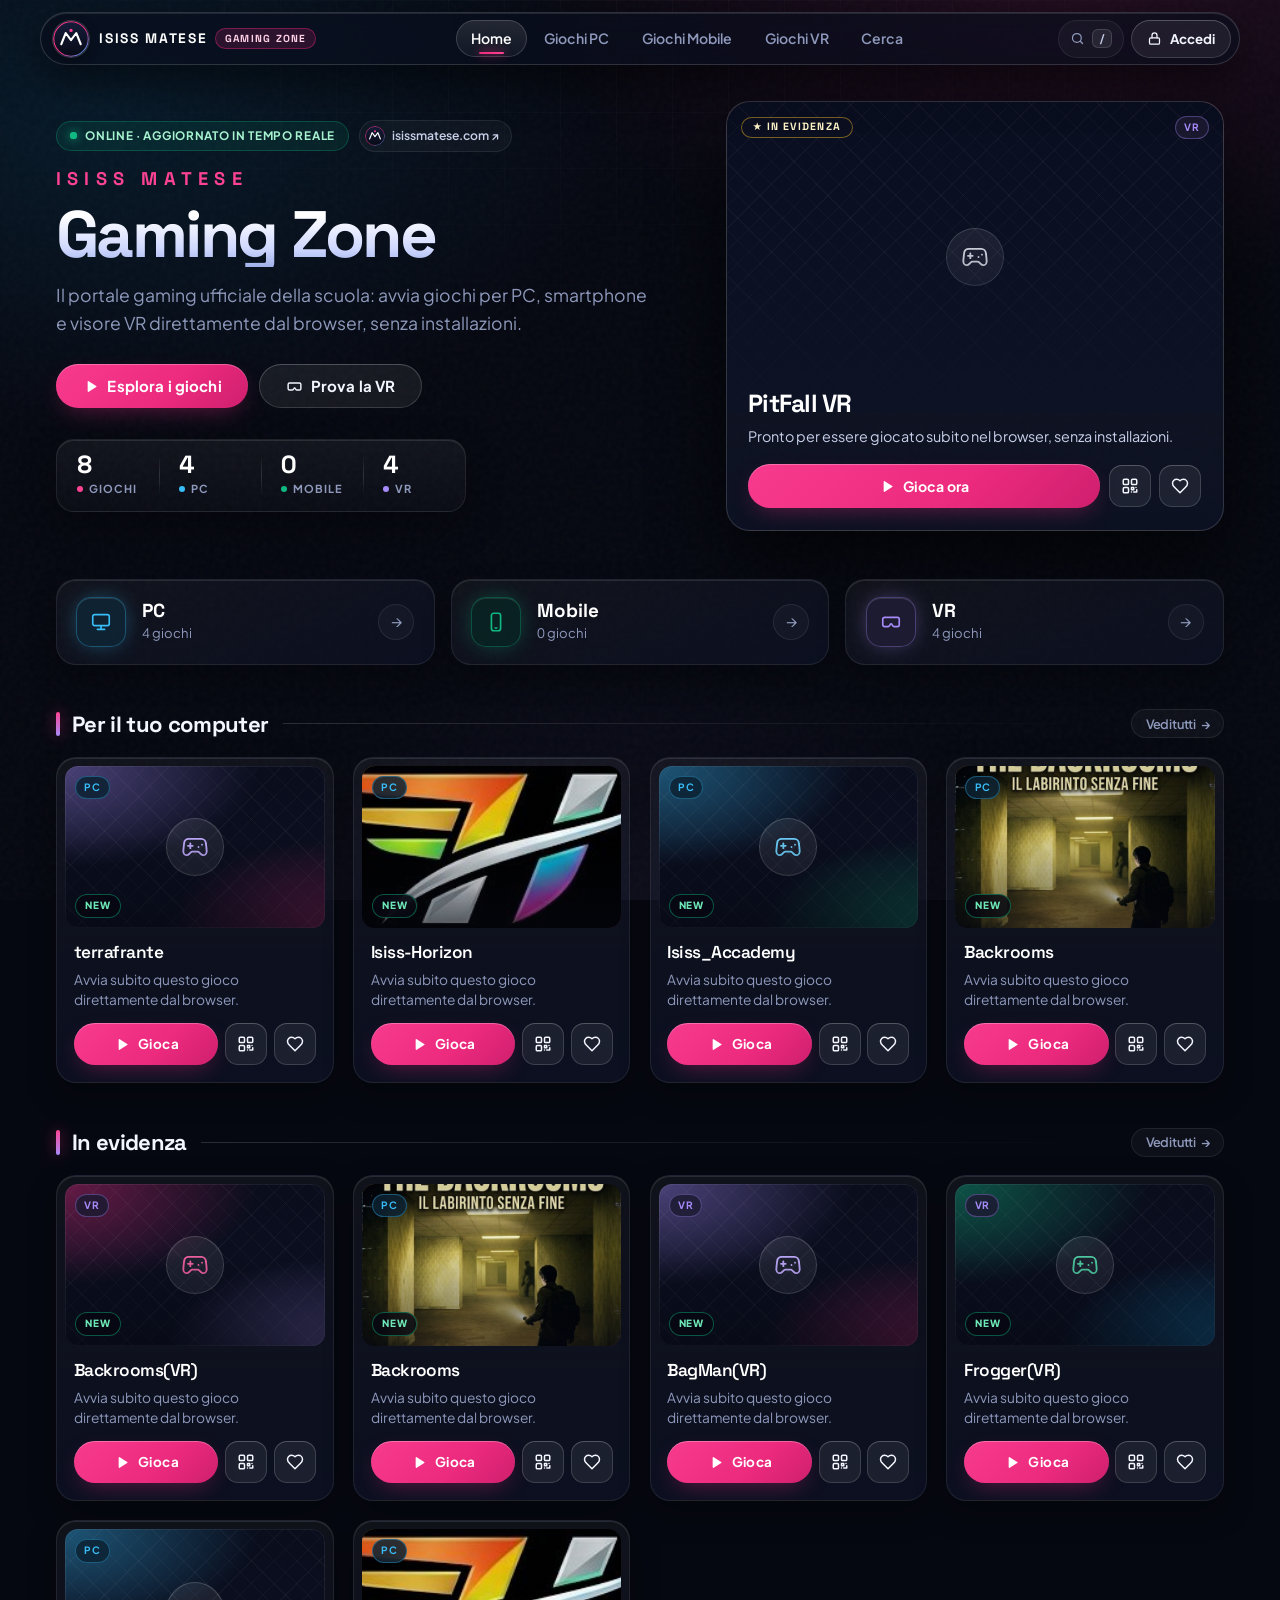
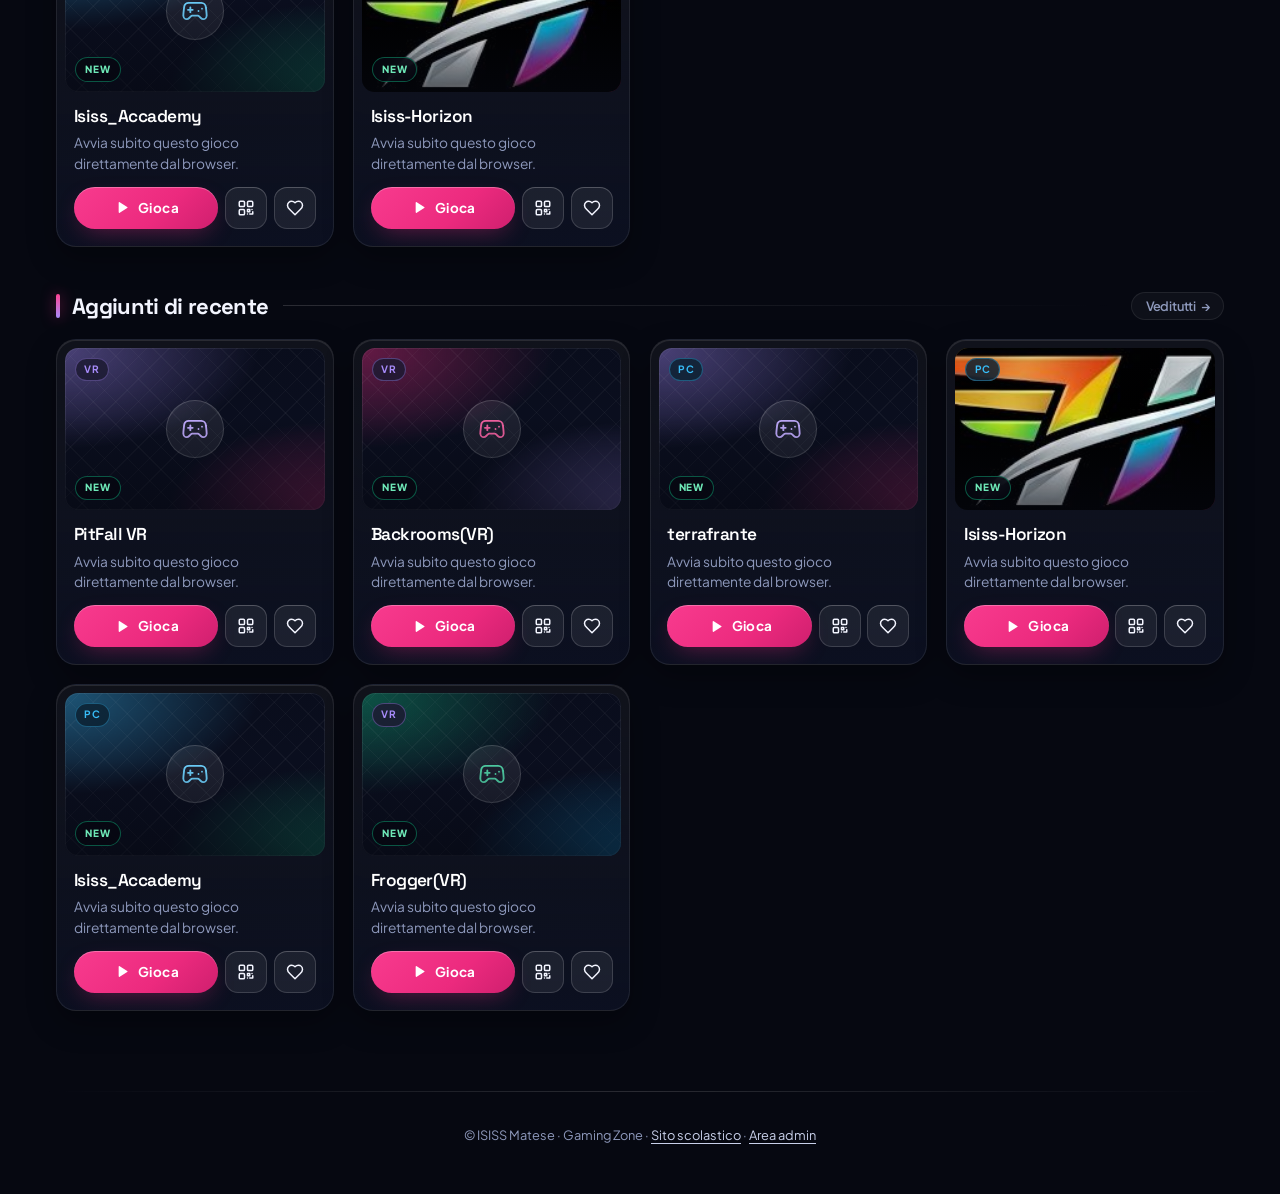
==== commit 15c6d291: "Rename isiss_matese_gaming_zone.html to index.html" ====
--- a/index.html
+++ b/index.html
@@ -2,399 +2,1723 @@
 <html lang="it">
 <head>
 <meta charset="utf-8">
-<meta name="theme-color" content="#080c1c"><meta name="color-scheme" content="dark"><meta name="mobile-web-app-capable" content="yes"><meta name="apple-mobile-web-app-capable" content="yes"><meta name="apple-mobile-web-app-status-bar-style" content="black-translucent"><meta name="format-detection" content="telephone=no">
+<meta name="theme-color" content="#060811">
+<meta name="color-scheme" content="dark">
+<meta name="mobile-web-app-capable" content="yes">
+<meta name="apple-mobile-web-app-capable" content="yes">
+<meta name="apple-mobile-web-app-status-bar-style" content="black-translucent">
+<meta name="format-detection" content="telephone=no">
 <meta name="viewport" content="width=device-width,initial-scale=1,viewport-fit=cover">
-<title>ISISS Matese · Gaming Zone</title><meta name="description" content="La Gaming Zone dell'ISISS Matese: giochi per PC, smartphone e visore VR direttamente dal browser.">
-<link rel="preconnect" href="https://fonts.googleapis.com"><link rel="preconnect" href="https://fonts.gstatic.com" crossorigin>
+<title>ISISS Matese · Gaming Zone</title>
+<meta name="description" content="La Gaming Zone dell'ISISS Matese: giochi per PC, smartphone e visore VR direttamente dal browser.">
+<link rel="preconnect" href="https://fonts.googleapis.com">
+<link rel="preconnect" href="https://fonts.gstatic.com" crossorigin>
 <link href="https://fonts.googleapis.com/css2?family=Plus+Jakarta+Sans:wght@400;500;600;700;800&family=Space+Grotesk:wght@500;600;700&display=swap" rel="stylesheet">
 <style>
-:root{--bg:#080c1c;--pri:#ec2a7e;--pri-h:#ff4393;--pri-glow:#ec2a7e59;--surf:#ffffff0a;--surf2:#ffffff14;--line:#ffffff1a;--line2:#ffffff30;--tx:#eef1ff;--m:#98a2c3;--c-pc:#5bb8ff;--c-mobile:#2fd3a8;--c-vr:#b794ff;--amber:#ffc21a;--r:22px;--ease:cubic-bezier(.2,.8,.2,1);--fh:"Space Grotesk","Segoe UI",system-ui,sans-serif;--fb:"Plus Jakarta Sans",Inter,"Segoe UI",system-ui,sans-serif}
+/* ==========================================================================
+   ISISS MATESE · GAMING ZONE — DESIGN SYSTEM (Obsidian Dark Glass UI)
+   ========================================================================== */
+:root{
+  --bg:#060811;
+  --bg-elev:#0c1021;
+  --card:#0d1224;
+  --pri:#ec2a7e;
+  --pri-h:#ff4393;
+  --pri-glow:rgba(236,42,126,.42);
+  --cyan:#0ea5e9;
+  --surf:rgba(255,255,255,.035);
+  --surf2:rgba(255,255,255,.068);
+  --surf3:rgba(255,255,255,.115);
+  --line:rgba(255,255,255,.08);
+  --line2:rgba(255,255,255,.15);
+  --spec:inset 0 1px 0 rgba(255,255,255,.1);
+  --tx:#f3f5ff;
+  --tx-soft:#c8d0ea;
+  --m:#8e99bc;
+  --c-pc:#38bdf8;
+  --c-mobile:#10b981;
+  --c-vr:#a78bfa;
+  --amber:#fbbf24;
+  --r:20px;
+  --r-sm:14px;
+  --ease:cubic-bezier(.2,.8,.2,1);
+  --fh:"Space Grotesk","Segoe UI",system-ui,sans-serif;
+  --fb:"Plus Jakarta Sans",Inter,"Segoe UI",system-ui,sans-serif;
+}
+
 *{box-sizing:border-box}
-html{scroll-behavior:smooth;-webkit-text-size-adjust:100%}
-body{margin:0;color:var(--tx);font:16px/1.55 var(--fb);min-height:100vh;overflow-x:hidden;-webkit-font-smoothing:antialiased;background:radial-gradient(900px 520px at 85% -8%,#ec2a7e22,transparent 60%),radial-gradient(800px 520px at -10% 105%,#0a8ad61f,transparent 55%),var(--bg);background-attachment:fixed}
+html{
+  color-scheme:dark;
+  scroll-behavior:smooth;
+  scroll-padding-top:5.5rem;
+  -webkit-text-size-adjust:100%;
+}
+body{
+  margin:0;
+  color:var(--tx);
+  font:15.5px/1.55 var(--fb);
+  min-height:100vh;
+  overflow-x:hidden;
+  -webkit-font-smoothing:antialiased;
+  background:
+    radial-gradient(920px 560px at 84% -6%,rgba(236,42,126,.13),transparent 62%),
+    radial-gradient(880px 540px at 8% 12%,rgba(14,165,233,.11),transparent 60%),
+    radial-gradient(760px 520px at 50% 108%,rgba(167,139,250,.08),transparent 60%),
+    var(--bg);
+  background-attachment:fixed;
+}
+
+/* Sottile griglia ambientale e micro-grana tattile */
+body::before{
+  content:"";
+  position:fixed;inset:0;z-index:-2;pointer-events:none;
+  background-image:
+    linear-gradient(rgba(255,255,255,.028) 1px,transparent 1px),
+    linear-gradient(90deg,rgba(255,255,255,.028) 1px,transparent 1px);
+  background-size:56px 56px;
+  -webkit-mask-image:radial-gradient(ellipse 86% 58% at 50% 0%,#000 0%,transparent 76%);
+  mask-image:radial-gradient(ellipse 86% 58% at 50% 0%,#000 0%,transparent 76%);
+}
+body::after{
+  content:"";
+  position:fixed;inset:0;z-index:-1;pointer-events:none;
+  opacity:.032;
+  background-image:url("data:image/svg+xml,%3Csvg viewBox='0 0 200 200' xmlns='http://www.w3.org/2000/svg'%3E%3Cfilter id='n'%3E%3CfeTurbulence type='fractalNoise' baseFrequency='.85' numOctaves='2' stitchTiles='stitch'/%3E%3C/filter%3E%3Crect width='100%25' height='100%25' filter='url(%23n)'/%3E%3C/svg%3E");
+}
+
 a{color:inherit;text-decoration:none}
 a,button,label,select{-webkit-tap-highlight-color:transparent;touch-action:manipulation}
-h1,h2,h3{font-family:var(--fh);margin:.3em 0;letter-spacing:-.02em;line-height:1.15}
-h1{font-size:2rem;font-weight:700}
-::selection{background:#ec2a7e88}
-::-webkit-scrollbar{width:10px}::-webkit-scrollbar-thumb{background:#ffffff26;border-radius:9px;border:2px solid var(--bg)}
-:focus-visible{outline:2px solid #ff6aa8;outline-offset:2px}
+h1,h2,h3{
+  font-family:var(--fh);
+  margin:.25em 0;
+  letter-spacing:-.03em;
+  line-height:1.12;
+  text-wrap:balance;
+  scroll-margin-top:6rem;
+}
+p{text-wrap:pretty}
+::selection{background:rgba(236,42,126,.55);color:#fff}
+::-webkit-scrollbar{width:9px;height:9px}
+::-webkit-scrollbar-track{background:var(--bg)}
+::-webkit-scrollbar-thumb{background:rgba(255,255,255,.15);border-radius:9px;border:2px solid var(--bg)}
+::-webkit-scrollbar-thumb:hover{background:rgba(255,255,255,.28)}
+:focus-visible{outline:2px solid var(--pri-h);outline-offset:2px}
 svg{flex:none}
 
-/* loader minimale: barra sottile in alto */
-#loader{position:fixed;top:0;left:0;right:0;height:3px;z-index:100;overflow:hidden;pointer-events:none;transition:opacity .3s}
-#loader i{position:absolute;top:0;bottom:0;left:-35%;width:35%;background:linear-gradient(90deg,transparent,var(--pri),transparent);animation:slide 1s ease-in-out infinite}
+.skip{
+  position:fixed;left:1rem;top:-4rem;z-index:120;
+  padding:.6rem 1.1rem;border-radius:99px;
+  background:var(--pri);color:#fff;font-weight:700;
+  transition:transform .2s var(--ease);
+}
+.skip:focus-visible{transform:translateY(5rem)}
+#app:focus{outline:0}
+
+/* Barra caricamento iniziale */
+#loader{position:fixed;top:0;left:0;right:0;height:2.5px;z-index:110;overflow:hidden;pointer-events:none;transition:opacity .35s}
+#loader i{position:absolute;top:0;bottom:0;left:-35%;width:35%;background:linear-gradient(90deg,transparent,var(--pri-h),var(--cyan),transparent);animation:slide 1s ease-in-out infinite}
 #loader.done{opacity:0}
 @keyframes slide{to{left:100%}}
 
-/* navbar */
-.nav{position:sticky;top:max(.7rem,env(safe-area-inset-top));z-index:20;margin:.7rem auto 0;max-width:1180px;width:calc(100% - 1.4rem);display:flex;align-items:center;gap:.8rem;padding:.4rem .5rem .4rem .9rem;background:#0b1129a6;backdrop-filter:blur(16px) saturate(1.4);-webkit-backdrop-filter:blur(16px) saturate(1.4);border:1px solid var(--line2);border-radius:999px;box-shadow:0 14px 40px #0008,inset 0 1px 0 #ffffff14;transition:background .3s,box-shadow .3s}
-.nav.scrolled{background:#0a0f26ec;box-shadow:0 14px 40px #000b,inset 0 1px 0 #ffffff14}
-.brand{display:flex;align-items:center;gap:.6rem;font:700 .85rem var(--fh);letter-spacing:.14em;color:#fff}
-.brand img{height:38px;width:38px;display:block}
+/* ==========================================================================
+   BANNER DEMO & AVVISI
+   ========================================================================== */
+.banner{
+  max-width:1200px;width:calc(100% - 1.5rem);
+  margin:.75rem auto 0;
+  padding:.58rem .85rem .58rem 1rem;
+  border-radius:16px;
+  display:flex;align-items:center;justify-content:space-between;gap:.75rem;flex-wrap:wrap;
+  background:linear-gradient(90deg,rgba(14,165,233,.12),rgba(236,42,126,.1));
+  border:1px solid rgba(255,255,255,.12);
+  box-shadow:var(--spec);
+  font-size:.82rem;color:var(--tx-soft);
+}
+.banner[hidden]{display:none}
+.banner-txt{display:flex;align-items:center;gap:.55rem;min-width:0}
+.banner-dot{width:8px;height:8px;border-radius:50%;background:var(--cyan);box-shadow:0 0 10px var(--cyan);flex:none}
+.banner code{background:rgba(255,255,255,.09);padding:.1rem .4rem;border-radius:6px;color:#fff;font-size:.85em}
+.banner-acts{display:flex;align-items:center;gap:.4rem;margin-left:auto}
+.banner-btn{
+  padding:.34rem .78rem;border-radius:99px;font-size:.76rem;font-weight:600;
+  background:rgba(255,255,255,.08);color:#fff;
+  box-shadow:inset 0 0 0 1px rgba(255,255,255,.16);
+}
+.banner-btn:hover{background:rgba(255,255,255,.15);transform:none;box-shadow:inset 0 0 0 1px rgba(255,255,255,.28)}
+.banner-x{
+  width:28px;height:28px;padding:0;border-radius:50%;
+  background:transparent;color:var(--m);box-shadow:none;font-size:.9rem;
+}
+.banner-x:hover{background:rgba(255,255,255,.1);color:#fff;transform:none;box-shadow:none}
+#warn{
+  max-width:1200px;width:calc(100% - 1.5rem);
+  margin:.65rem auto 0;padding:.55rem 1rem;border-radius:14px;
+  background:rgba(120,53,15,.42);border:1px solid rgba(251,191,36,.32);
+  color:#fde68a;font-size:.83rem;text-align:center;
+}
+
+/* ==========================================================================
+   NAVBAR FLOTTANTE (Desktop)
+   ========================================================================== */
+.nav{
+  position:sticky;top:max(.75rem,env(safe-area-inset-top));z-index:30;
+  margin:.75rem auto 0;max-width:1200px;width:calc(100% - 1.5rem);
+  display:flex;align-items:center;gap:.75rem;
+  padding:.42rem .5rem .42rem .75rem;
+  background:rgba(10,14,29,.72);
+  backdrop-filter:blur(22px) saturate(1.45);
+  -webkit-backdrop-filter:blur(22px) saturate(1.45);
+  border:1px solid var(--line2);
+  border-radius:999px;
+  box-shadow:0 16px 44px rgba(0,0,0,.52),var(--spec);
+  transition:background .28s,border-color .28s,box-shadow .28s;
+}
+.nav.scrolled{
+  background:rgba(7,10,22,.9);
+  border-color:rgba(255,255,255,.18);
+  box-shadow:0 20px 54px rgba(0,0,0,.7),var(--spec);
+}
+.brand{display:flex;align-items:center;gap:.65rem;min-width:0}
+.brand img{
+  height:36px;width:36px;display:block;border-radius:50%;
+  box-shadow:0 0 0 1px rgba(255,255,255,.18),0 4px 12px rgba(0,0,0,.4);
+}
+.brand-txt{display:flex;align-items:center;gap:.5rem;min-width:0}
+.brand-name{font:700 .86rem/1 var(--fh);letter-spacing:.12em;color:#fff;white-space:nowrap}
+.brand-tag{
+  font:700 .64rem/1 var(--fh);letter-spacing:.12em;text-transform:uppercase;
+  padding:.26rem .55rem;border-radius:99px;
+  color:#ffd1e6;
+  background:rgba(236,42,126,.16);
+  border:1px solid rgba(236,42,126,.42);
+  white-space:nowrap;
+}
+
 #menu{display:flex;gap:.2rem;flex:1;justify-content:center}
-#menu a{position:relative;padding:.45rem .9rem;border-radius:99px;transition:.2s;color:var(--m);font-weight:600;font-size:.92rem}
+#menu a{
+  position:relative;padding:.46rem .92rem;border-radius:99px;
+  color:var(--m);font-weight:600;font-size:.88rem;
+  transition:color .2s,background .2s,box-shadow .2s;
+}
 #menu a:hover{color:#fff;background:var(--surf2)}
-#menu a.on{color:#fff;background:var(--surf2)}
-#menu a.on::after{content:"";position:absolute;left:34%;right:34%;bottom:3px;height:2px;border-radius:2px;background:var(--pri)}
-#login-btn{padding:.5rem 1rem;font-size:.85rem}
-#login-btn svg{width:16px;height:16px}
-
-/* bottoni */
-.btn,button{position:relative;overflow:hidden;display:inline-flex;align-items:center;justify-content:center;gap:.5rem;background:var(--pri);color:#fff;border:0;border-radius:99px;padding:.6rem 1.2rem;font:700 .9rem/1.2 var(--fb);cursor:pointer;transition:transform .25s var(--ease),background .2s,box-shadow .25s}
-.btn:hover,button:hover{background:var(--pri-h);transform:translateY(-2px);box-shadow:0 8px 24px var(--pri-glow)}
-.btn:active,button:active{transform:none}
-.ghost{background:var(--surf2);color:#e6eaff;box-shadow:inset 0 0 0 1px var(--line2)}
-.ghost:hover{background:#ffffff22;box-shadow:inset 0 0 0 1px #ffffff55,0 6px 18px #0006}
-.big{font-size:1rem;padding:.8rem 1.8rem}
-.btn svg,.ib svg{width:18px;height:18px;fill:none;stroke:currentColor;stroke-width:2;stroke-linecap:round;stroke-linejoin:round}
+#menu a.on{
+  color:#fff;
+  background:linear-gradient(180deg,rgba(255,255,255,.11),rgba(255,255,255,.04));
+  box-shadow:inset 0 0 0 1px rgba(255,255,255,.16);
+}
+#menu a.on::after{
+  content:"";position:absolute;left:32%;right:32%;bottom:3px;height:2px;border-radius:2px;
+  background:linear-gradient(90deg,var(--pri),var(--pri-h));
+  box-shadow:0 0 10px var(--pri);
+}
+
+.nav-r{display:flex;align-items:center;gap:.45rem;margin-left:auto}
+.qsearch{
+  display:inline-flex;align-items:center;gap:.45rem;
+  height:38px;padding:0 .7rem;border-radius:99px;
+  background:var(--surf);border:1px solid var(--line);
+  color:var(--m);font:600 .8rem var(--fb);cursor:pointer;
+  box-shadow:none;
+  transition:color .2s,background .2s,border-color .2s;
+}
+.qsearch:hover{color:#fff;background:var(--surf2);border-color:var(--line2);transform:none;box-shadow:none}
+.qsearch svg{width:15px;height:15px;fill:none;stroke:currentColor;stroke-width:2;stroke-linecap:round}
+.qsearch kbd{
+  font:700 .7rem/1 var(--fh);color:var(--tx-soft);
+  padding:.18rem .42rem;border-radius:6px;
+  background:rgba(255,255,255,.07);border:1px solid rgba(255,255,255,.14);
+}
+#login-btn{padding:.48rem 1rem;font-size:.83rem;height:38px}
+#login-btn svg{width:15px;height:15px}
+
+/* ==========================================================================
+   BOTTONI & MICRO-INTERAZIONI
+   ========================================================================== */
+.btn,button{
+  position:relative;overflow:hidden;
+  display:inline-flex;align-items:center;justify-content:center;gap:.5rem;
+  background:linear-gradient(135deg,#f83b8e 0%,#ec2a7e 60%,#cf1f6e 100%);
+  color:#fff;border:0;border-radius:99px;
+  padding:.62rem 1.25rem;font:700 .88rem/1.2 var(--fb);
+  cursor:pointer;
+  box-shadow:0 8px 24px -8px var(--pri-glow),inset 0 1px 0 rgba(255,255,255,.28);
+  transition:transform .24s var(--ease),background .24s,box-shadow .24s,border-color .24s;
+}
+.btn:hover,button:hover{
+  background:linear-gradient(135deg,#ff56a0 0%,#ff4393 60%,#de2476 100%);
+  transform:translateY(-2px);
+  box-shadow:0 14px 32px -8px rgba(236,42,126,.65),inset 0 1px 0 rgba(255,255,255,.36);
+}
+.btn:active,button:active{transform:translateY(0) scale(.98)}
+.ghost{
+  background:var(--surf2);color:var(--tx);
+  box-shadow:inset 0 0 0 1px var(--line2),var(--spec);
+}
+.ghost:hover{
+  background:var(--surf3);
+  box-shadow:inset 0 0 0 1px rgba(255,255,255,.28),0 10px 24px rgba(0,0,0,.42);
+}
+.big{font-size:.94rem;padding:.82rem 1.65rem;letter-spacing:.01em}
+.btn svg,.ib svg{width:17px;height:17px;fill:none;stroke:currentColor;stroke-width:2;stroke-linecap:round;stroke-linejoin:round}
 svg.fill{fill:currentColor!important;stroke:none!important}
-.ib{width:44px;height:44px;padding:0;border-radius:14px;flex:0 0 44px}
-.ib svg{width:20px;height:20px}
-.ib.on{color:var(--pri-h);background:#ec2a7e1f;box-shadow:inset 0 0 0 1px #ec2a7e66}
+.ib{width:42px;height:42px;padding:0;border-radius:13px;flex:0 0 42px}
+.ib svg{width:18px;height:18px}
+.ib.on{
+  color:var(--pri-h);
+  background:rgba(236,42,126,.16);
+  box-shadow:inset 0 0 0 1px rgba(236,42,126,.5),0 0 20px -6px rgba(236,42,126,.5);
+}
 .ib.on svg{fill:currentColor}
-[data-fav].pop svg{animation:pop .45s var(--ease)}
-@keyframes pop{40%{transform:scale(1.35)}}
-.rip{position:absolute;border-radius:50%;background:#ffffff40;transform:scale(0);animation:rip .6s ease-out forwards;pointer-events:none}
+[data-fav].pop svg{animation:pop .42s var(--ease)}
+@keyframes pop{40%{transform:scale(1.36)}}
+.rip{position:absolute;border-radius:50%;background:rgba(255,255,255,.25);transform:scale(0);animation:rip .58s ease-out forwards;pointer-events:none}
 @keyframes rip{to{transform:scale(1);opacity:0}}
 
-.wrap{max-width:1180px;margin:auto;padding:1.5rem max(1rem,env(safe-area-inset-right)) 1.5rem max(1rem,env(safe-area-inset-left))}
-.pg{animation:fade .4s both}
+.wrap{max-width:1200px;margin:auto;padding:1.4rem max(1rem,env(safe-area-inset-right)) 1.5rem max(1rem,env(safe-area-inset-left))}
+.pg{animation:fade .36s var(--ease) both}
 @keyframes fade{from{opacity:0;transform:translateY(8px)}}
 @keyframes up{from{opacity:0;transform:translateY(14px)}}
-.row{display:flex;gap:.5rem;align-items:center;flex-wrap:wrap}.row.c{justify-content:center}
-.note{color:var(--amber);font-size:.85rem}.err{color:#ff7a8a;font-size:.85rem;margin:0}
-#warn{background:#78350f;padding:.5rem 1rem;font-size:.85rem;margin-top:.7rem}
-
-/* hero */
-.hero{text-align:center;padding:3.2rem 1rem 1.5rem;position:relative}
-.hero::before{content:"";position:absolute;left:50%;top:0;width:min(620px,95vw);aspect-ratio:1.6;transform:translateX(-50%);background:radial-gradient(closest-side,#ec2a7e22,transparent);z-index:-1;pointer-events:none}
-.eyebrow{display:inline-flex;align-items:center;gap:.5rem;padding:.3rem .85rem;border-radius:99px;background:var(--surf);border:1px solid var(--line);font-size:.74rem;font-weight:600;letter-spacing:.1em;text-transform:uppercase;color:#cdd3f0}
-.eyebrow i{width:7px;height:7px;border-radius:50%;background:var(--c-mobile);box-shadow:0 0 8px #2fd3a899}
-.hl{display:block;width:min(96px,28vw);margin:1.1rem auto 0}
-.hero h1{font-size:clamp(2.1rem,6vw,3.6rem);line-height:1.05;font-weight:700;letter-spacing:-.035em;text-transform:uppercase;color:#fff;margin:.9rem 0 .7rem}
-.hero h1 .k{display:block;font-size:.34em;font-weight:600;letter-spacing:.34em;color:var(--pri-h);margin-bottom:.65rem}
-.hero p{color:var(--m);font-size:clamp(1rem,2.2vw,1.12rem);max-width:42ch;margin:0 auto 1.6rem}
-.stats{display:flex;justify-content:center;gap:.7rem;flex-wrap:wrap;margin-top:2.2rem}
-.stat{min-width:110px;padding:.8rem 1.2rem;border-radius:18px;background:var(--surf);border:1px solid var(--line)}
-.stat b{display:block;font:700 1.7rem/1 var(--fh);color:#fff}
-.stat span{font-size:.72rem;color:var(--m);letter-spacing:.1em;text-transform:uppercase}
-
-/* categorie */
-.cats{display:grid;grid-template-columns:repeat(auto-fit,minmax(240px,1fr));gap:.9rem}
-.cat{--k:var(--c-pc);position:relative;overflow:hidden;display:grid;grid-template-columns:auto 1fr auto;align-items:center;gap:1rem;padding:.9rem 1.1rem;border-radius:18px;border:1px solid var(--line);background:var(--surf);transition:transform .3s var(--ease),border-color .3s;animation:up .45s var(--ease) backwards}
+.row{display:flex;gap:.6rem;align-items:center;flex-wrap:wrap}
+.err{color:#ff7a8a;font-size:.84rem;margin:0}
+
+/* ==========================================================================
+   HERO EDITORIALE ASIMMETRICA (2 colonne desktop)
+   ========================================================================== */
+.hero{
+  max-width:1200px;margin:0 auto;
+  padding:2.2rem max(1rem,env(safe-area-inset-right)) 1.2rem max(1rem,env(safe-area-inset-left));
+  display:grid;grid-template-columns:1.12fr .88fr;gap:2.2rem;align-items:center;
+  position:relative;
+}
+.hero.solo{grid-template-columns:1fr;text-align:center;max-width:820px;padding-top:3rem}
+.hero.solo .hero-meta,.hero.solo .hero-cta,.hero.solo .metrics{justify-content:center}
+.hero.solo .hero-sub{margin-inline:auto}
+
+.hero-meta{display:flex;align-items:center;gap:.6rem;flex-wrap:wrap;margin-bottom:1.15rem}
+.pill-live{
+  display:inline-flex;align-items:center;gap:.5rem;
+  padding:.32rem .82rem;border-radius:99px;
+  background:rgba(16,185,129,.1);
+  border:1px solid rgba(16,185,129,.28);
+  font-size:.73rem;font-weight:700;letter-spacing:.06em;text-transform:uppercase;color:#a7f3d0;
+}
+.pill-live i{
+  position:relative;width:7px;height:7px;border-radius:50%;
+  background:var(--c-mobile);box-shadow:0 0 10px var(--c-mobile);
+}
+.pill-live i::after{content:"";position:absolute;inset:0;border-radius:50%;background:inherit;animation:ping 2.2s ease-out infinite}
+@keyframes ping{to{transform:scale(3.4);opacity:0}}
+
+.school-link{
+  display:inline-flex;align-items:center;gap:.45rem;
+  padding:.3rem .75rem .3rem .35rem;border-radius:99px;
+  background:var(--surf);border:1px solid var(--line);
+  font-size:.76rem;font-weight:600;color:var(--tx-soft);
+  transition:border-color .2s,background .2s,color .2s;
+}
+.school-link img{width:20px;height:20px;border-radius:50%;display:block}
+.school-link:hover{background:var(--surf2);border-color:var(--line2);color:#fff}
+
+.hero h1{
+  font-size:clamp(2.4rem,5.2vw,4.1rem);
+  line-height:1.01;font-weight:700;letter-spacing:-.04em;
+  margin:0 0 .9rem;
+}
+.hero h1 .k{
+  display:block;
+  font-size:.28em;font-weight:700;letter-spacing:.34em;text-transform:uppercase;
+  color:var(--pri-h);margin-bottom:.75rem;
+}
+.hero h1 .g{
+  display:block;
+  background:linear-gradient(180deg,#ffffff 22%,#cfd8ff 72%,#9fb0e8 100%);
+  -webkit-background-clip:text;background-clip:text;color:transparent;
+}
+.hero-sub{
+  color:var(--m);font-size:clamp(.98rem,1.6vw,1.1rem);
+  max-width:46ch;margin:0 0 1.65rem;line-height:1.6;
+}
+.hero-cta{display:flex;gap:.7rem;flex-wrap:wrap;margin-bottom:1.9rem}
+
+/* Barra metriche elegante con divisori sottili */
+.metrics{
+  display:inline-flex;align-items:stretch;flex-wrap:wrap;
+  border-radius:18px;
+  background:linear-gradient(180deg,rgba(255,255,255,.05),rgba(255,255,255,.02));
+  border:1px solid var(--line);
+  box-shadow:var(--spec),0 14px 36px rgba(0,0,0,.3);
+  overflow:hidden;
+}
+.metric{
+  position:relative;padding:.82rem 1.25rem;min-width:102px;
+  display:flex;flex-direction:column;gap:.18rem;
+}
+.metric+.metric::before{
+  content:"";position:absolute;left:0;top:22%;bottom:22%;width:1px;
+  background:linear-gradient(180deg,transparent,rgba(255,255,255,.14),transparent);
+}
+.metric b{
+  font:700 1.55rem/1 var(--fh);font-variant-numeric:tabular-nums;color:#fff;
+}
+.metric span{
+  display:inline-flex;align-items:center;gap:.35rem;
+  font-size:.69rem;font-weight:700;letter-spacing:.1em;text-transform:uppercase;color:var(--m);
+}
+.metric span i{width:6px;height:6px;border-radius:50%;background:var(--dot,var(--pri-h))}
+.metric.pc{--dot:var(--c-pc)}.metric.mobile{--dot:var(--c-mobile)}.metric.vr{--dot:var(--c-vr)}
+
+/* Spotlight Card (Colonna destra Hero) */
+.spot{
+  position:relative;border-radius:24px;overflow:hidden;
+  background:linear-gradient(180deg,rgba(255,255,255,.06),rgba(13,18,36,.92));
+  border:1px solid var(--line2);
+  box-shadow:0 28px 70px rgba(0,0,0,.62),var(--spec);
+  transition:transform .35s var(--ease),border-color .3s,box-shadow .35s;
+}
+.spot::before{
+  content:"";position:absolute;inset:0;z-index:0;pointer-events:none;
+  background:radial-gradient(380px circle at var(--mx,75%) var(--my,20%),rgba(236,42,126,.18),transparent 65%);
+  opacity:0;transition:opacity .35s;
+}
+.spot:hover{
+  transform:translateY(-3px);
+  border-color:rgba(236,42,126,.48);
+  box-shadow:0 34px 80px rgba(0,0,0,.72),0 0 40px -10px rgba(236,42,126,.3),var(--spec);
+}
+.spot:hover::before{opacity:1}
+.spot-media{
+  position:relative;display:block;aspect-ratio:16/10;overflow:hidden;
+  background:#0a0f22;
+}
+.spot-media img{width:100%;height:100%;object-fit:cover;display:block;transition:transform .75s var(--ease)}
+.spot:hover .spot-media img{transform:scale(1.05)}
+.spot-media::after{
+  content:"";position:absolute;inset:0;
+  background:linear-gradient(180deg,rgba(6,8,17,.18) 0%,transparent 35%,rgba(13,18,36,.96) 100%);
+  pointer-events:none;
+}
+.spot-top{
+  position:absolute;top:14px;left:14px;right:14px;z-index:3;
+  display:flex;align-items:center;justify-content:space-between;gap:.5rem;pointer-events:none;
+}
+.spot-badge{
+  display:inline-flex;align-items:center;gap:.38rem;
+  padding:.28rem .68rem;border-radius:99px;
+  font:700 .66rem/1 var(--fh);letter-spacing:.1em;text-transform:uppercase;
+  color:#fef3c7;background:rgba(12,16,33,.78);
+  border:1px solid rgba(251,191,36,.45);
+  backdrop-filter:blur(10px);-webkit-backdrop-filter:blur(10px);
+}
+.spot-body{
+  position:relative;z-index:2;
+  padding:0 1.35rem 1.35rem;margin-top:-1.4rem;
+  display:flex;flex-direction:column;gap:.55rem;
+}
+.spot-body h2{font-size:1.55rem;font-weight:700;margin:0;color:#fff}
+.spot-body p{
+  margin:0;color:var(--tx-soft);font-size:.9rem;line-height:1.5;
+  display:-webkit-box;-webkit-line-clamp:2;-webkit-box-orient:vertical;overflow:hidden;
+}
+.spot-acts{display:flex;align-items:center;gap:.55rem;margin-top:.5rem}
+.spot-acts .btn{flex:1;min-height:44px}
+
+/* ==========================================================================
+   BENTO STRIP CATEGORIE
+   ========================================================================== */
+.cats{display:grid;grid-template-columns:repeat(3,minmax(0,1fr));gap:1rem;margin-top:.4rem}
+.cat{
+  --k:var(--c-pc);
+  position:relative;overflow:hidden;
+  display:grid;grid-template-columns:auto 1fr auto;align-items:center;gap:1rem;
+  padding:1.05rem 1.2rem;border-radius:var(--r);
+  background:linear-gradient(160deg,rgba(255,255,255,.045),rgba(13,18,36,.78));
+  border:1px solid var(--line);
+  box-shadow:var(--spec),0 12px 28px rgba(0,0,0,.28);
+  transition:transform .28s var(--ease),border-color .28s,box-shadow .28s;
+  animation:up .42s var(--ease) backwards;
+}
 .cat.pc{--k:var(--c-pc)}.cat.mobile{--k:var(--c-mobile)}.cat.vr{--k:var(--c-vr)}
-.cat::before{content:"";position:absolute;inset:0;background:radial-gradient(280px circle at 0% 50%,color-mix(in srgb,var(--k) 30%,transparent),transparent 70%);opacity:0;transition:opacity .35s;pointer-events:none}
+.cat::before{
+  content:"";position:absolute;inset:0;pointer-events:none;
+  background:radial-gradient(280px circle at var(--mx,20%) var(--my,50%),color-mix(in srgb,var(--k) 22%,transparent),transparent 70%);
+  opacity:0;transition:opacity .32s;
+}
 .cat:hover::before{opacity:1}
-.cat em{position:relative;width:46px;height:46px;border-radius:14px;display:grid;place-items:center;color:var(--k);background:color-mix(in srgb,var(--k) 14%,transparent);border:1px solid color-mix(in srgb,var(--k) 30%,transparent)}
-.cat .ct{position:relative;display:grid;line-height:1.25;min-width:0}
-.cat b{font:600 1.15rem var(--fh);letter-spacing:-.01em}
-.cat span{color:var(--m);font-size:.85rem}
-.cat::after{content:"→";position:relative;font-size:1.15rem;color:var(--m);transition:color .25s,transform .25s}
-.cat:hover{transform:translateY(-3px);border-color:color-mix(in srgb,var(--k) 55%,transparent)}
-.cat:hover::after{color:var(--k);transform:translateX(4px)}
-
-/* card gioco */
-.grid{display:grid;grid-template-columns:repeat(auto-fill,minmax(240px,1fr));gap:1.2rem}
-.card{position:relative;display:flex;flex-direction:column;background:linear-gradient(180deg,#ffffff10,#ffffff06);border:1px solid var(--line);border-radius:var(--r);overflow:hidden;transition:transform .3s var(--ease),border-color .3s,box-shadow .3s;animation:up .45s var(--ease) backwards;animation-delay:calc(min(var(--i,0),8)*45ms)}
-@media(hover:hover){.card:hover{transform:translateY(-4px);border-color:#ec2a7e80;box-shadow:0 16px 40px #0009,0 0 0 1px #ec2a7e40,0 0 28px #ec2a7e1f}}
-.thumb{--h:var(--pri);position:relative;display:block;margin:8px 8px 0;aspect-ratio:16/10;border-radius:calc(var(--r) - 8px);overflow:hidden;background:linear-gradient(135deg,color-mix(in srgb,var(--h) 24%,#0d1330),#0b1129)}
-.t0{--h:#ec2a7e}.t1{--h:#0a8ad6}.t2{--h:#12c99b}.t3{--h:#8b5cf6}.t4{--h:#ffc21a}
-.ph{position:absolute;inset:0;display:grid;place-items:center;color:color-mix(in srgb,var(--h) 70%,#fff);background-image:repeating-linear-gradient(45deg,#ffffff0b 0 1px,transparent 1px 14px),repeating-linear-gradient(-45deg,#ffffff0b 0 1px,transparent 1px 14px)}
-.ph svg{width:44px;height:44px;fill:none;stroke:currentColor;stroke-width:1.5;stroke-linecap:round;stroke-linejoin:round;opacity:.6}
-.thumb img{position:absolute;inset:0;width:100%;height:100%;object-fit:cover;transition:transform .7s var(--ease)}
-.thumb::after{content:"";position:absolute;inset:0;background:linear-gradient(180deg,transparent 60%,#0005);pointer-events:none}
-.pl{position:absolute;inset:0;z-index:2;display:grid;place-items:center;background:#080c1c66;opacity:0;transition:opacity .25s;pointer-events:none}
-.pl b{width:54px;height:54px;border-radius:50%;display:grid;place-items:center;background:var(--pri);color:#fff;box-shadow:0 8px 28px var(--pri-glow);transform:scale(.85);transition:transform .3s var(--ease)}
-.pl svg{width:22px;height:22px;margin-left:2px}
-@media(hover:hover){.card:hover .pl,.thumb:focus-visible .pl{opacity:1}.card:hover .pl b,.thumb:focus-visible .pl b{transform:none}.card:hover .thumb img{transform:scale(1.06)}}
-.tag{position:absolute;top:10px;z-index:3;font-style:normal;font-weight:800;font-size:.64rem;letter-spacing:.08em;padding:.22rem .55rem;border-radius:99px;background:#0b1129d9;border:1px solid var(--line2)}
-.tag.new{left:10px;top:auto;bottom:10px;color:#5eead4;border-color:#2fd3a855}
-.tag.star{right:10px;color:var(--amber);border-color:#ffc21a55}
-.cb{padding:1rem 1.1rem 1.1rem;display:flex;flex-direction:column;gap:.5rem;flex:1}
-.cb h3{font-size:1.1rem;margin:0;white-space:nowrap;overflow:hidden;text-overflow:ellipsis}
-.cb p{margin:0;color:var(--m);font-size:.9rem;flex:1;display:-webkit-box;-webkit-line-clamp:2;-webkit-box-orient:vertical;overflow:hidden;min-height:2.8em}
-.bd{position:absolute;top:10px;left:10px;right:52px;z-index:3;display:flex;gap:.3rem;flex-wrap:wrap;pointer-events:none}
-.bd .b{margin:0;background:color-mix(in srgb,currentColor 14%,#0b1129e6);backdrop-filter:blur(6px);-webkit-backdrop-filter:blur(6px)}
-.acts{display:flex;gap:.4rem;align-items:center;margin-top:.3rem}
-.acts .btn{flex:1;min-width:0;min-height:44px}
-.b{font-style:normal;font-size:.66rem;font-weight:700;padding:.14rem .55rem;border-radius:99px;margin-right:.3rem;letter-spacing:.05em;text-transform:uppercase;color:var(--m);border:1px solid color-mix(in srgb,currentColor 35%,transparent);background:color-mix(in srgb,currentColor 10%,transparent)}
+.cat em{
+  position:relative;width:50px;height:50px;border-radius:15px;
+  display:grid;place-items:center;color:var(--k);
+  background:color-mix(in srgb,var(--k) 13%,rgba(6,8,17,.65));
+  border:1px solid color-mix(in srgb,var(--k) 32%,transparent);
+  box-shadow:0 0 24px -8px color-mix(in srgb,var(--k) 70%,transparent),var(--spec);
+  transition:transform .28s var(--ease);
+}
+.cat:hover em{transform:scale(1.06)}
+.cat .ct{position:relative;display:grid;gap:.12rem;min-width:0}
+.cat b{font:700 1.18rem/1.15 var(--fh);color:#fff}
+.cat span{color:var(--m);font-size:.82rem;font-variant-numeric:tabular-nums}
+.cat::after{
+  content:"→";position:relative;display:grid;place-items:center;
+  width:34px;height:34px;border-radius:50%;
+  border:1px solid var(--line);background:rgba(255,255,255,.03);
+  color:var(--m);font-size:1rem;
+  transition:transform .25s var(--ease),color .25s,border-color .25s,background .25s;
+}
+.cat:hover{
+  transform:translateY(-3px);
+  border-color:color-mix(in srgb,var(--k) 48%,transparent);
+  box-shadow:0 18px 38px rgba(0,0,0,.44),0 0 26px -10px color-mix(in srgb,var(--k) 45%,transparent),var(--spec);
+}
+.cat:hover::after{
+  transform:translateX(3px);color:var(--k);
+  border-color:color-mix(in srgb,var(--k) 48%,transparent);
+  background:color-mix(in srgb,var(--k) 15%,transparent);
+}
+
+/* ==========================================================================
+   SEZIONI & CARD GIOCO PREMIUM
+   ========================================================================== */
+.sec{
+  margin:2.8rem 0 1.15rem;
+  font-size:1.38rem;font-weight:700;
+  display:flex;align-items:center;gap:.75rem;
+}
+.sec::before{
+  content:"";flex:none;width:4px;height:1.12em;border-radius:9px;
+  background:linear-gradient(180deg,var(--pri-h),var(--c-vr));
+  box-shadow:0 0 14px rgba(236,42,126,.55);
+}
+.sec span{flex:1;display:flex;align-items:center;gap:.9rem;min-width:0}
+.sec span::after{content:"";flex:1;height:1px;background:linear-gradient(90deg,var(--line2),transparent)}
+.sec .all{
+  margin-left:auto;display:inline-flex;align-items:center;gap:.35rem;
+  padding:.34rem .82rem;border-radius:99px;
+  font:600 .8rem var(--fb);color:var(--m);
+  background:var(--surf);border:1px solid var(--line);
+  transition:color .2s,background .2s,border-color .2s;
+}
+.sec .all i{font-style:normal;transition:transform .2s var(--ease)}
+.sec .all:hover{color:#fff;background:var(--surf2);border-color:var(--line2)}
+.sec .all:hover i{transform:translateX(3px)}
+
+.grid{display:grid;grid-template-columns:repeat(auto-fill,minmax(258px,1fr));gap:1.2rem}
+.card{
+  position:relative;display:flex;flex-direction:column;
+  background:linear-gradient(180deg,rgba(255,255,255,.045),rgba(13,18,36,.82));
+  border:1px solid var(--line);border-radius:var(--r);overflow:hidden;
+  box-shadow:var(--spec),0 12px 30px rgba(0,0,0,.32);
+  transition:transform .3s var(--ease),border-color .28s,box-shadow .3s;
+  animation:up .42s var(--ease) backwards;
+  animation-delay:calc(min(var(--i,0),8)*40ms);
+}
+.card::before{
+  content:"";position:absolute;inset:0;z-index:0;pointer-events:none;
+  background:radial-gradient(300px circle at var(--mx,50%) var(--my,0%),rgba(236,42,126,.16),transparent 65%);
+  opacity:0;transition:opacity .32s;
+}
+@media(hover:hover){
+  .card:hover{
+    transform:translateY(-5px);
+    border-color:rgba(236,42,126,.46);
+    box-shadow:0 24px 48px rgba(0,0,0,.62),0 0 32px -10px rgba(236,42,126,.28),var(--spec);
+  }
+  .card:hover::before{opacity:1}
+}
+
+.thumb{
+  --h:var(--pri);--h2:#8b5cf6;
+  position:relative;z-index:1;display:block;
+  margin:8px 8px 0;aspect-ratio:16/10;
+  border-radius:calc(var(--r) - 7px);overflow:hidden;
+  background:
+    radial-gradient(120% 100% at 0% 0%,color-mix(in srgb,var(--h) 46%,#0d1224),transparent 62%),
+    radial-gradient(100% 90% at 100% 100%,color-mix(in srgb,var(--h2) 40%,#0d1224),transparent 60%),
+    #0a0e1e;
+  box-shadow:inset 0 0 0 1px rgba(255,255,255,.08);
+}
+.t0{--h:#ec2a7e;--h2:#a78bfa}
+.t1{--h:#38bdf8;--h2:#10b981}
+.t2{--h:#10b981;--h2:#0ea5e9}
+.t3{--h:#a78bfa;--h2:#ec2a7e}
+.t4{--h:#fbbf24;--h2:#ec2a7e}
+.ph{
+  position:absolute;inset:0;display:grid;place-items:center;
+  color:color-mix(in srgb,var(--h) 74%,#fff);
+  background-image:
+    repeating-linear-gradient(45deg,rgba(255,255,255,.035) 0 1px,transparent 1px 16px),
+    repeating-linear-gradient(-45deg,rgba(255,255,255,.035) 0 1px,transparent 1px 16px);
+}
+.ph svg{
+  width:58px;height:58px;padding:14px;border-radius:50%;
+  background:rgba(255,255,255,.08);border:1px solid rgba(255,255,255,.16);
+  fill:none;stroke:currentColor;stroke-width:1.6;stroke-linecap:round;stroke-linejoin:round;
+}
+.thumb img{position:absolute;inset:0;width:100%;height:100%;object-fit:cover;transition:transform .68s var(--ease)}
+.thumb::after{content:"";position:absolute;inset:0;background:linear-gradient(180deg,rgba(6,8,17,.14) 0%,transparent 42%,rgba(6,8,17,.56) 100%);pointer-events:none}
+
+.pl{
+  position:absolute;inset:0;z-index:2;display:grid;place-items:center;
+  background:rgba(6,8,17,.45);opacity:0;transition:opacity .24s;pointer-events:none;
+}
+.pl b{
+  width:54px;height:54px;border-radius:50%;display:grid;place-items:center;
+  background:linear-gradient(135deg,#ff56a0,#ec2a7e);color:#fff;
+  box-shadow:0 10px 28px rgba(236,42,126,.62),0 0 0 6px rgba(236,42,126,.2);
+  transform:scale(.82);transition:transform .3s var(--ease);
+}
+.pl svg{width:21px;height:21px;margin-left:3px}
+@media(hover:hover){
+  .card:hover .pl,.thumb:focus-visible .pl{opacity:1}
+  .card:hover .pl b,.thumb:focus-visible .pl b{transform:scale(1)}
+  .card:hover .thumb img{transform:scale(1.06)}
+}
+
+.bd{position:absolute;top:10px;left:10px;right:46px;z-index:3;display:flex;gap:.3rem;flex-wrap:wrap;pointer-events:none}
+.b{
+  font-style:normal;font-size:.63rem;font-weight:700;padding:.18rem .52rem;border-radius:99px;
+  letter-spacing:.06em;text-transform:uppercase;color:var(--m);
+  border:1px solid color-mix(in srgb,currentColor 36%,transparent);
+  background:color-mix(in srgb,currentColor 12%,rgba(6,8,17,.82));
+  backdrop-filter:blur(8px);-webkit-backdrop-filter:blur(8px);
+}
 .b.pc{color:var(--c-pc)}.b.mobile{color:var(--c-mobile)}.b.vr{color:var(--c-vr)}.b.warn{color:var(--amber)}
 
-/* sezioni, ricerca, filtri */
-.sec{margin:2.6rem 0 1.1rem;font-size:1.45rem;font-weight:700;display:flex;align-items:center;gap:.7rem}
-.sec::before{content:"";flex:none;width:4px;height:1.15em;border-radius:9px;background:linear-gradient(180deg,#ff4393,#8b5cf6);box-shadow:0 0 14px #ec2a7e66}
-.sec .all{margin-left:auto;display:inline-flex;align-items:center;gap:.3rem;padding:.3rem .2rem;font:600 .85rem var(--fb);color:var(--m);transition:color .2s}
-.sec .all i{font-style:normal;transition:transform .2s}
-.sec .all:hover{color:#fff}.sec .all:hover i{transform:translateX(3px)}
-.tools{display:flex;flex-wrap:wrap;gap:.6rem;margin:1rem 0;align-items:center}
-.tools input[type=search]{flex:1;min-width:200px}.tools select{width:auto}
-input,select,textarea{background:var(--surf);border:1px solid var(--line);border-radius:16px;padding:.7rem .9rem;color:inherit;font:inherit;width:100%;transition:.2s}
-input:focus,select:focus,textarea:focus{border-color:var(--pri);outline:0;box-shadow:0 0 0 3px #ec2a7e33}
-select option{background:#12183a}
-input[type=checkbox]{width:auto}
-.tools input[type=search]{padding-left:2.6rem;background-image:url("data:image/svg+xml,%3Csvg xmlns='http://www.w3.org/2000/svg' width='18' height='18' fill='none' stroke='%2398a2c3' stroke-width='2' stroke-linecap='round'%3E%3Ccircle cx='8' cy='8' r='6'/%3E%3Cpath d='m13 13 4 4'/%3E%3C/svg%3E");background-repeat:no-repeat;background-position:.9rem center}
-.fchips{display:flex;gap:.45rem;overflow-x:auto;scrollbar-width:none;flex:1 1 100%;padding-bottom:.2rem}.fchips::-webkit-scrollbar{display:none}
-.fchips a,.fchip{position:relative;overflow:hidden;flex:0 0 auto;gap:.4rem;padding:.5rem 1rem;border-radius:99px;border:1px solid var(--line);background:var(--surf);font-weight:600;font-size:.9rem;color:var(--m);cursor:pointer;white-space:nowrap;min-height:40px;display:inline-flex;align-items:center;transition:.2s}
-.cat em svg,.fchips a svg{width:24px;height:24px;fill:none;stroke:currentColor;stroke-width:1.8;stroke-linecap:round;stroke-linejoin:round}
-.fchips a svg{width:16px;height:16px}
-.fchips a:hover,.fchip:hover{color:#fff;border-color:var(--line2)}
-.fchips a.on,.fchip:has(input:checked){color:#fff;border-color:var(--pri);background:#ec2a7e22}
-.empty{display:grid;justify-items:center;gap:.5rem;text-align:center;padding:2.4rem 1.4rem;margin:1rem 0;border:1px dashed rgba(255,255,255,.18);border-radius:var(--r);background:linear-gradient(180deg,#ffffff0d,#ffffff05);backdrop-filter:blur(10px);-webkit-backdrop-filter:blur(10px)}
-.empty .ei{width:64px;height:64px;border-radius:50%;display:grid;place-items:center;color:#ff7ab0;background:radial-gradient(closest-side,#ec2a7e33,#ec2a7e0d);border:1px solid #ec2a7e55;box-shadow:0 0 32px #ec2a7e30}
+.tag{
+  position:absolute;top:10px;z-index:3;
+  font-style:normal;font-weight:800;font-size:.62rem;letter-spacing:.09em;
+  padding:.22rem .56rem;border-radius:99px;
+  background:rgba(6,8,17,.84);border:1px solid var(--line2);
+  backdrop-filter:blur(8px);-webkit-backdrop-filter:blur(8px);
+}
+.tag.new{left:10px;top:auto;bottom:10px;color:#6ee7b7;border-color:rgba(16,185,129,.45)}
+.tag.star{right:10px;color:var(--amber);border-color:rgba(251,191,36,.45)}
+
+.cb{position:relative;z-index:1;padding:.95rem 1.05rem 1.05rem;display:flex;flex-direction:column;gap:.45rem;flex:1}
+.cb h3{font-size:1.08rem;font-weight:600;margin:0;white-space:nowrap;overflow:hidden;text-overflow:ellipsis;color:#fff}
+.cb p{
+  margin:0;color:var(--m);font-size:.86rem;line-height:1.48;flex:1;
+  display:-webkit-box;-webkit-line-clamp:2;-webkit-box-orient:vertical;overflow:hidden;min-height:2.6em;
+}
+.acts{display:flex;gap:.42rem;align-items:center;margin-top:.35rem}
+.acts .btn{flex:1;min-width:0;min-height:42px;font-size:.84rem;letter-spacing:.03em}
+
+/* ==========================================================================
+   PAGINA CERCA & CATEGORIE
+   ========================================================================== */
+.page-head{display:flex;align-items:flex-end;justify-content:space-between;gap:1rem;flex-wrap:wrap;margin-bottom:1.1rem}
+.page-head h1{font-size:clamp(1.85rem,4.2vw,2.6rem);margin:0}
+.page-head h1::after{
+  content:"";display:block;width:54px;height:3.5px;border-radius:4px;margin-top:.55rem;
+  background:linear-gradient(90deg,var(--pri-h),var(--c-vr));
+  box-shadow:0 0 14px rgba(236,42,126,.45);
+}
+.res-count{
+  font-size:.82rem;font-weight:600;color:var(--m);
+  padding:.34rem .78rem;border-radius:99px;
+  background:var(--surf);border:1px solid var(--line);
+  font-variant-numeric:tabular-nums;
+}
+
+.tools{display:flex;flex-wrap:wrap;gap:.65rem;margin:0 0 1.45rem;align-items:center}
+.search-wrap{position:relative;flex:1;min-width:230px;display:flex;align-items:center}
+.search-wrap svg{
+  position:absolute;left:1rem;width:17px;height:17px;
+  fill:none;stroke:var(--m);stroke-width:2;stroke-linecap:round;pointer-events:none;
+}
+.search-wrap input{
+  min-height:46px;border-radius:99px;padding:.65rem 2.6rem .65rem 2.75rem;
+  background:var(--surf);border:1px solid var(--line);color:var(--tx);font:inherit;width:100%;
+  transition:border-color .2s,box-shadow .2s,background .2s;
+}
+.search-wrap input:hover{border-color:var(--line2)}
+.search-wrap input:focus{border-color:var(--pri-h);outline:0;box-shadow:0 0 0 3px rgba(236,42,126,.22);background:rgba(255,255,255,.055)}
+.search-wrap input::-webkit-search-cancel-button{display:none}
+.clear-btn{
+  position:absolute;right:.45rem;width:30px;height:30px;padding:0;border-radius:50%;
+  background:rgba(255,255,255,.09);color:var(--tx-soft);box-shadow:none;font-size:.85rem;
+}
+.clear-btn:hover{background:rgba(255,255,255,.18);color:#fff;transform:none;box-shadow:none}
+.clear-btn[hidden]{display:none}
+
+.tools select{
+  width:auto;min-height:46px;border-radius:99px;
+  padding:.65rem 2.4rem .65rem 1.1rem;
+  appearance:none;-webkit-appearance:none;
+  background-color:var(--surf);
+  background-image:url("data:image/svg+xml,%3Csvg xmlns='http://www.w3.org/2000/svg' width='16' height='16' fill='none' stroke='%238e99bc' stroke-width='2' stroke-linecap='round' stroke-linejoin='round'%3E%3Cpath d='m4 6 4 4 4-4'/%3E%3C/svg%3E");
+  background-repeat:no-repeat;background-position:right .9rem center;
+  border:1px solid var(--line);color:var(--tx);font:600 .86rem var(--fb);cursor:pointer;
+  transition:border-color .2s,box-shadow .2s;
+}
+.tools select:hover{border-color:var(--line2)}
+.tools select:focus{border-color:var(--pri-h);outline:0;box-shadow:0 0 0 3px rgba(236,42,126,.22)}
+select option{background:#0d1224;color:#fff}
+
+.fchips{display:flex;gap:.45rem;overflow-x:auto;scrollbar-width:none;flex:1 1 100%;padding:.1rem 0 .2rem}
+.fchips::-webkit-scrollbar{display:none}
+.fchips a,.fchip{
+  position:relative;overflow:hidden;flex:0 0 auto;gap:.4rem;
+  padding:.46rem .98rem;border-radius:99px;
+  border:1px solid var(--line);background:var(--surf);
+  font-weight:600;font-size:.86rem;color:var(--m);
+  cursor:pointer;white-space:nowrap;min-height:40px;
+  display:inline-flex;align-items:center;
+  transition:color .2s,border-color .2s,background .2s,box-shadow .2s;
+}
+.cat em svg,.fchips a svg{width:22px;height:22px;fill:none;stroke:currentColor;stroke-width:1.8;stroke-linecap:round;stroke-linejoin:round}
+.fchips a svg{width:15px;height:15px}
+.fchips a:hover,.fchip:hover{color:#fff;border-color:var(--line2);background:var(--surf2)}
+.fchips a.on,.fchip:has(input:checked){
+  color:#fff;border-color:rgba(236,42,126,.6);
+  background:linear-gradient(180deg,rgba(236,42,126,.24),rgba(236,42,126,.1));
+  box-shadow:inset 0 0 0 1px rgba(236,42,126,.3);
+}
+.fchip input{position:absolute;inset:0;width:100%;height:100%;margin:0;opacity:0;cursor:pointer}
+.fchip:has(input:focus-visible){outline:2px solid var(--pri-h);outline-offset:2px}
+
+/* ==========================================================================
+   STATI VUOTI & SKELETON SHIMMER
+   ========================================================================== */
+.empty{
+  display:grid;justify-items:center;gap:.55rem;text-align:center;
+  padding:2.8rem 1.5rem;margin:1.2rem 0;
+  border:1px dashed rgba(255,255,255,.15);border-radius:var(--r);
+  background:linear-gradient(180deg,rgba(255,255,255,.04),rgba(255,255,255,.015));
+}
+.empty .ei{
+  width:64px;height:64px;border-radius:50%;display:grid;place-items:center;
+  color:#ff7bb4;
+  background:radial-gradient(closest-side,rgba(236,42,126,.24),rgba(236,42,126,.04));
+  border:1px solid rgba(236,42,126,.38);
+  box-shadow:0 0 34px rgba(236,42,126,.22);
+}
 .empty .ei svg{width:28px;height:28px;fill:none;stroke:currentColor;stroke-width:1.8;stroke-linecap:round;stroke-linejoin:round}
-.empty h3{margin:.5rem 0 0;font-size:1.15rem}
-.empty p{margin:0;color:var(--m);max-width:46ch;font-size:.92rem}
-.empty code{background:var(--surf2);padding:.1rem .4rem;border-radius:6px;color:#dfe4ff;font-size:.85em}
+.empty h3{margin:.45rem 0 0;font-size:1.18rem;color:#fff}
+.empty p{margin:0;color:var(--m);max-width:46ch;font-size:.9rem}
+.empty code{background:var(--surf2);padding:.12rem .42rem;border-radius:6px;color:#e6ebff;font-size:.86em;border:1px solid var(--line)}
 .empty .row{justify-content:center;margin-top:.8rem}
-.home-empty{padding:3.4rem 1.4rem;margin-top:1.5rem}.home-empty h3{font-size:1.45rem}
-
-/* skeleton */
-.skl{background:linear-gradient(90deg,#ffffff0a 25%,#ffffff1a 50%,#ffffff0a 75%);background-size:200% 100%;animation:shim 1.3s linear infinite;border-radius:10px}
+.home-empty{padding:3.4rem 1.5rem;margin-top:1.4rem}
+
+.skl{background:linear-gradient(90deg,rgba(255,255,255,.035) 25%,rgba(255,255,255,.095) 50%,rgba(255,255,255,.035) 75%);background-size:200% 100%;animation:shim 1.3s linear infinite;border-radius:10px}
 @keyframes shim{to{background-position:-200% 0}}
 .sk-card{pointer-events:none}
-.sk-t{aspect-ratio:16/10;margin:8px 8px 0;border-radius:calc(var(--r) - 8px)}
-.sk-h{height:28px;width:200px;margin:2rem 0 1.2rem}
+.sk-t{aspect-ratio:16/10;margin:8px 8px 0;border-radius:calc(var(--r) - 7px)}
+.sk-h{height:28px;width:210px;margin:1.6rem 0 1.2rem}
 .sk-l{height:12px}
-.sk-a{height:44px;border-radius:99px;margin-top:.4rem}
-
-/* modal QR: dark glass */
-#modal{position:fixed;inset:0;z-index:50;background:#02040eb8;backdrop-filter:blur(10px);-webkit-backdrop-filter:blur(10px);display:grid;place-items:center;padding:1rem}
+.sk-a{height:42px;border-radius:99px;margin-top:.4rem}
+
+/* ==========================================================================
+   MODALE QR (DARK GLASS) & TOAST
+   ========================================================================== */
+#modal{
+  position:fixed;inset:0;z-index:80;
+  background:rgba(3,5,14,.78);
+  backdrop-filter:blur(14px);-webkit-backdrop-filter:blur(14px);
+  display:grid;place-items:center;padding:1rem;overscroll-behavior:contain;
+}
 #modal[hidden]{display:none}
-.box{width:min(100%,360px);background:linear-gradient(180deg,#1a224fcc,#0d1330d9);border:1px solid var(--line2);border-radius:26px;padding:1.4rem;text-align:center;display:grid;gap:.9rem;justify-items:center;color:var(--tx);box-shadow:0 30px 80px #000c,inset 0 1px 0 #ffffff1a;backdrop-filter:blur(24px);-webkit-backdrop-filter:blur(24px);animation:fade .3s var(--ease)}
-.box h2{font-size:1.3rem;margin:0}
-#qrc{padding:14px;background:#fff;border-radius:16px;line-height:0;max-width:100%}
-.box code{width:100%;font-size:.72rem;color:var(--m);word-break:break-all;background:var(--surf);border:1px solid var(--line);padding:.5rem .7rem;border-radius:12px}
-.box .row{justify-content:center;width:100%}.box .row button{flex:1 1 auto}
-#toast{position:fixed;left:50%;bottom:1.4rem;z-index:70;transform:translate(-50%,150%);opacity:0;visibility:hidden;background:#12183aee;border:1px solid var(--line2);padding:.7rem 1.2rem;border-radius:99px;box-shadow:0 10px 40px #000a;transition:transform .5s cubic-bezier(.2,1.2,.4,1),opacity .3s,visibility .3s}
+.box{
+  position:relative;width:min(100%,386px);
+  background:linear-gradient(180deg,rgba(20,27,58,.94),rgba(10,14,31,.98));
+  border:1px solid rgba(255,255,255,.16);border-radius:26px;
+  padding:1.5rem;text-align:center;display:grid;gap:.9rem;justify-items:center;
+  color:var(--tx);
+  box-shadow:0 36px 90px rgba(0,0,0,.8),var(--spec);
+  animation:fade .26s var(--ease);
+}
+.box h2{font-size:1.28rem;margin:0;color:#fff}
+#qrc{padding:14px;background:#fff;border-radius:16px;line-height:0;max-width:100%;box-shadow:0 12px 30px rgba(0,0,0,.35)}
+.box code{
+  width:100%;font-size:.73rem;color:var(--tx-soft);word-break:break-all;
+  background:rgba(255,255,255,.045);border:1px solid var(--line);
+  padding:.55rem .75rem;border-radius:12px;
+}
+.box .row{justify-content:center;width:100%}
+.box .row button{flex:1 1 auto;padding:.56rem .9rem;font-size:.84rem}
+
+#toast{
+  position:fixed;left:50%;bottom:1.5rem;z-index:95;
+  transform:translate(-50%,150%);opacity:0;visibility:hidden;
+  background:rgba(13,18,36,.95);color:#fff;font-weight:600;font-size:.88rem;
+  border:1px solid rgba(255,255,255,.18);padding:.7rem 1.25rem;border-radius:99px;
+  box-shadow:0 14px 40px rgba(0,0,0,.68),0 0 24px -8px rgba(236,42,126,.4);
+  backdrop-filter:blur(12px);-webkit-backdrop-filter:blur(12px);
+  transition:transform .44s cubic-bezier(.2,1.2,.4,1),opacity .28s,visibility .28s;
+}
 #toast.on{transform:translate(-50%,0);opacity:1;visibility:visible}
-.foot{text-align:center;color:var(--m);font-size:.78rem;padding:2rem 1rem 3rem;margin:3rem auto 0;max-width:1180px;border-top:1px solid var(--line)}
-
-/* player */
-.player{height:100dvh;display:flex;flex-direction:column}
-.pbar{display:flex;gap:.5rem;align-items:center;padding:.5rem .7rem;padding-top:max(.5rem,env(safe-area-inset-top));background:#0b1029;border-bottom:1px solid var(--line)}
-.pbar .btn,.pbar button{background:var(--surf2);box-shadow:inset 0 0 0 1px var(--line2)}
-.pbar .btn:hover,.pbar button:hover{background:#ffffff22}
-.pbar b{min-width:0;overflow:hidden;text-overflow:ellipsis;white-space:nowrap;font-family:var(--fh)}
+
+/* ==========================================================================
+   PLAYER INTEGRATO (Theater Mode)
+   ========================================================================== */
+.player{height:100dvh;display:flex;flex-direction:column;background:#000}
+.pbar{
+  display:flex;gap:.55rem;align-items:center;
+  padding:.52rem .8rem;padding-top:max(.52rem,env(safe-area-inset-top));
+  background:linear-gradient(180deg,#0c1022,#070a17);
+  border-bottom:1px solid var(--line);
+}
+.pbar .btn,.pbar button{
+  background:var(--surf2);color:var(--tx);
+  box-shadow:inset 0 0 0 1px var(--line2);
+  padding:.48rem .95rem;font-size:.84rem;
+}
+.pbar .btn:hover,.pbar button:hover{background:var(--surf3);box-shadow:inset 0 0 0 1px rgba(255,255,255,.3);transform:none}
+.pbar b{min-width:0;overflow:hidden;text-overflow:ellipsis;white-space:nowrap;font-family:var(--fh);font-size:.98rem;color:#fff;padding-inline:.2rem}
 .sp{flex:1}
-.player iframe{flex:1;border:0;width:100%;background:#000}
-.player.full{position:fixed;inset:0;z-index:60}
-#fx{display:none;position:fixed;top:max(.6rem,env(safe-area-inset-top));right:max(.6rem,env(safe-area-inset-right));z-index:70;width:44px;height:44px;padding:0;border-radius:50%;background:#000a}
-.player.full #fx{display:flex}.player.full .pbar{display:none}
-.playing .nav,.playing .foot{display:none}
-
-.reveal{opacity:0;transform:translateY(20px);transition:opacity .6s var(--ease),transform .6s var(--ease)}.reveal.in{opacity:1;transform:none}
+.player iframe{flex:1;border:0;width:100%;background:#04060e}
+.player.full{position:fixed;inset:0;z-index:70}
+#fx{
+  display:none;position:fixed;top:max(.65rem,env(safe-area-inset-top));right:max(.65rem,env(safe-area-inset-right));z-index:75;
+  width:42px;height:42px;padding:0;border-radius:50%;
+  background:rgba(6,8,17,.8);border:1px solid rgba(255,255,255,.22);
+  backdrop-filter:blur(8px);box-shadow:0 8px 24px rgba(0,0,0,.6);
+}
+.player.full #fx{display:flex}
+.player.full .pbar{display:none}
+.playing .nav,.playing .foot,.playing #demo-bar,.playing #warn{display:none}
+
+/* Footer */
+.foot{
+  text-align:center;color:var(--m);font-size:.8rem;
+  padding:2.2rem 1rem 3rem;margin:3.5rem auto 0;max-width:1200px;
+  background:linear-gradient(90deg,transparent,rgba(255,255,255,.14),transparent) top/100% 1px no-repeat;
+}
+.foot a{color:var(--tx-soft);text-decoration:underline;text-underline-offset:3px;transition:color .2s}
+.foot a:hover{color:#fff}
+
+.reveal{opacity:0;transform:translateY(18px);transition:opacity .55s var(--ease),transform .55s var(--ease)}
+.reveal.in{opacity:1;transform:none}
 #tabs{display:none}
 
-@media(hover:none){.btn:hover,button:hover{transform:none;box-shadow:none}.cat:hover{transform:none}}
+/* ==========================================================================
+   RESPONSIVE (Tablet & Mobile)
+   ========================================================================== */
+@media(hover:none){.btn:hover,button:hover,.cat:hover,.spot:hover{transform:none;box-shadow:none}}
+@media(max-width:960px){
+  .hero{grid-template-columns:1fr;gap:1.6rem;padding-top:1.8rem}
+  .cats{grid-template-columns:repeat(3,minmax(0,1fr))}
+}
 @media(max-width:860px){
- body{background-attachment:scroll}
- .hero{padding-top:2.4rem}
- #menu{display:none}
- .nav{padding:.4rem .5rem .4rem .8rem}
- #login-btn{margin-left:auto}
- .stat{min-width:96px;padding:.7rem 1rem}
- .nav,.card,.cat,.box{backdrop-filter:none;-webkit-backdrop-filter:none}
- .nav{background:#0b1129f2}
- #tabs{display:grid;grid-template-columns:repeat(5,1fr);isolation:isolate;position:fixed;left:max(.6rem,env(safe-area-inset-left));right:max(.6rem,env(safe-area-inset-right));bottom:calc(.6rem + env(safe-area-inset-bottom));z-index:30;padding:.35rem;background:#0b1129f2;border:1px solid var(--line2);border-radius:26px;box-shadow:0 12px 36px #000b;backdrop-filter:blur(16px);-webkit-backdrop-filter:blur(16px)}
- #tabs .ind{position:absolute;top:.35rem;bottom:.35rem;left:0;width:var(--w,20%);transform:translateX(var(--x,0px));border-radius:20px;z-index:-1;background:var(--pri);box-shadow:0 6px 18px var(--pri-glow);transition:transform .45s var(--ease),width .45s var(--ease),opacity .3s}
- #tabs:not(:has(a.on)) .ind{opacity:0}
- #tabs a{position:relative;display:grid;justify-items:center;align-content:center;gap:2px;min-height:54px;border-radius:20px;color:var(--m);font-size:.66rem;font-weight:700;transition:color .25s}
- #tabs a.on{color:#fff}
- #tabs a svg{width:24px;height:24px;fill:none;stroke:currentColor;stroke-width:2;stroke-linecap:round;stroke-linejoin:round}
- .playing #tabs{display:none}
- #toast{bottom:calc(90px + env(safe-area-inset-bottom));max-width:92vw;text-align:center}
- .foot{margin-top:1.5rem;padding-bottom:calc(6.2rem + env(safe-area-inset-bottom))}
-}
-@media(max-width:560px){
- .hero{padding:1.6rem 1rem 1rem}
- .hero h1{font-size:clamp(1.9rem,9.5vw,2.6rem)}
- .hl{width:72px}
- .hero .row.c .btn{flex:1 1 100%}
- .stats{gap:.5rem;margin-top:1.6rem}.stat{flex:1;min-width:68px;padding:.6rem .4rem}.stat b{font-size:1.35rem}
- .cats{grid-template-columns:1fr;gap:.5rem}
- .cat{padding:.7rem .9rem;gap:.8rem;border-radius:16px}.cat em{width:40px;height:40px}.cat b{font-size:1.05rem}
- .sec{font-size:1.25rem;margin:2rem 0 .8rem}
- .grid{grid-template-columns:repeat(2,minmax(0,1fr));gap:.7rem}
- .card{border-radius:20px}.thumb{margin:6px 6px 0;border-radius:15px}
- .ph svg{width:34px;height:34px}
- .cb{padding:.65rem .6rem .7rem;gap:.35rem}.cb h3{font-size:.95rem}
- .cb p{font-size:.8rem}
- .bd{top:8px;left:8px;right:40px}.tag{top:8px}.tag.new{bottom:8px}
- .b{font-size:.58rem;padding:.1rem .42rem}
- .acts{gap:.3rem}.acts .btn{padding:.5rem .3rem;font-size:.78rem}.acts .btn svg{display:none}.ib{width:36px;height:42px;flex:0 0 36px;border-radius:12px}
- .grid.h{display:flex;overflow-x:auto;scroll-snap-type:x mandatory;margin:0 -1rem;padding:0 1rem .6rem;scrollbar-width:none}
- .grid.h::-webkit-scrollbar{display:none}.grid.h .card{flex:0 0 66%;scroll-snap-align:start}
- .tools{gap:.5rem}.tools input[type=search]{flex:1 1 100%;min-width:0}.tools select{flex:1}
- .pbar .hm,.pbar [data-qr],.pbar .ext{display:none}.pbar{gap:.4rem}
-}
-@media(prefers-reduced-motion:reduce){*{animation:none!important;transition:none!important}.reveal{opacity:1;transform:none}}
-@media print{body>*:not(#modal){display:none!important}#modal{position:static;background:none;backdrop-filter:none}.box{background:#fff!important;color:#000!important;border:0;box-shadow:none;backdrop-filter:none}.box code{color:#000;background:none;border:0}.box button{display:none}}
+  body{background-attachment:scroll}
+  #menu,.qsearch{display:none}
+  .nav{padding:.4rem .48rem .4rem .75rem;background:rgba(10,14,29,.92)}
+  .brand-tag{display:none}
+  .nav,.card,.cat,.box{backdrop-filter:none;-webkit-backdrop-filter:none}
+  #tabs{
+    display:grid;grid-template-columns:repeat(5,1fr);isolation:isolate;
+    position:fixed;left:max(.65rem,env(safe-area-inset-left));right:max(.65rem,env(safe-area-inset-right));
+    bottom:calc(.65rem + env(safe-area-inset-bottom));z-index:40;padding:.35rem;
+    background:rgba(10,14,29,.92);border:1px solid var(--line2);border-radius:26px;
+    box-shadow:0 16px 40px rgba(0,0,0,.74),var(--spec);
+    backdrop-filter:blur(18px);-webkit-backdrop-filter:blur(18px);
+  }
+  #tabs .ind{
+    position:absolute;top:.35rem;bottom:.35rem;left:0;width:var(--w,20%);
+    transform:translateX(var(--x,0px));border-radius:20px;z-index:-1;
+    background:linear-gradient(135deg,#ff56a0,#ec2a7e);
+    box-shadow:0 6px 20px var(--pri-glow);
+    transition:transform .42s var(--ease),width .42s var(--ease),opacity .3s;
+  }
+  #tabs:not(:has(a.on)) .ind{opacity:0}
+  #tabs a{
+    position:relative;display:grid;justify-items:center;align-content:center;gap:2px;
+    min-height:54px;border-radius:20px;color:var(--m);font-size:.66rem;font-weight:700;
+    transition:color .25s;
+  }
+  #tabs a.on{color:#fff}
+  #tabs a svg{width:22px;height:22px;fill:none;stroke:currentColor;stroke-width:2;stroke-linecap:round;stroke-linejoin:round;transition:transform .25s var(--ease)}
+  #tabs a.on svg{transform:scale(1.08)}
+  .playing #tabs{display:none}
+  #toast{bottom:calc(90px + env(safe-area-inset-bottom));max-width:92vw;text-align:center}
+  .foot{margin-top:2rem;padding-bottom:calc(6.4rem + env(safe-area-inset-bottom))}
+}
+@media(max-width:620px){
+  .cats{grid-template-columns:1fr;gap:.6rem}
+  .cat{padding:.8rem 1rem;gap:.85rem;border-radius:16px}
+  .cat em{width:42px;height:42px;border-radius:12px}
+  .cat b{font-size:1.06rem}
+  .hero h1{font-size:clamp(2.05rem,9.4vw,2.7rem)}
+  .hero-cta .btn{flex:1 1 100%}
+  .metrics{display:grid;grid-template-columns:repeat(4,1fr);width:100%}
+  .metric{min-width:0;padding:.68rem .4rem;align-items:center}
+  .metric b{font-size:1.3rem}
+  .metric span{font-size:.6rem;gap:.24rem}
+  .spot-body h2{font-size:1.3rem}
+  .sec{font-size:1.22rem;margin:2.1rem 0 .85rem}
+  .grid{grid-template-columns:repeat(2,minmax(0,1fr));gap:.75rem}
+  .card{border-radius:18px}
+  .thumb{margin:6px 6px 0;border-radius:13px}
+  .ph svg{width:44px;height:44px;padding:10px}
+  .cb{padding:.68rem .65rem .72rem;gap:.35rem}
+  .cb h3{font-size:.94rem}
+  .cb p{font-size:.79rem}
+  .bd{top:8px;left:8px;right:36px}
+  .tag{top:8px;padding:.18rem .46rem}
+  .tag.new{bottom:8px}
+  .b{font-size:.57rem;padding:.12rem .42rem}
+  .acts{gap:.3rem}
+  .acts .btn{padding:.48rem .3rem;font-size:.78rem}
+  .acts .btn svg{display:none}
+  .ib{width:36px;height:40px;flex:0 0 36px;border-radius:11px}
+  .grid.h{display:flex;overflow-x:auto;scroll-snap-type:x mandatory;margin:0 -1rem;padding:0 1rem .6rem;scrollbar-width:none}
+  .grid.h::-webkit-scrollbar{display:none}
+  .grid.h .card{flex:0 0 70%;scroll-snap-align:start}
+  .tools{gap:.5rem}
+  .search-wrap{flex:1 1 100%;min-width:0}
+  .tools select{flex:1}
+  .pbar .hm,.pbar [data-qr],.pbar .ext{display:none}
+  .pbar{gap:.4rem}
+}
+@media(prefers-reduced-motion:reduce){
+  html{scroll-behavior:auto}
+  *,*::before,*::after{animation:none!important;transition:none!important}
+  .reveal{opacity:1;transform:none}
+}
+@media print{
+  body>*:not(#modal){display:none!important}
+  #modal{position:static;background:none;backdrop-filter:none}
+  .box{background:#fff!important;color:#000!important;border:0;box-shadow:none;backdrop-filter:none}
+  .box code{color:#000;background:none;border:0}
+  .box button{display:none}
+}
 </style>
 </head>
 <body>
 <div id="loader" aria-hidden="true"><i></i></div>
-<img id="logo-src" alt="" hidden src="[data-uri]">
+
+<!-- Logo ISISS Matese: elegante emblema SVG inline data-URI (sostituibile con il logo originale) -->
+<img id="logo-src" alt="" hidden src="data:image/svg+xml,%3Csvg xmlns='http://www.w3.org/2000/svg' viewBox='0 0 96 96'%3E%3Cdefs%3E%3ClinearGradient id='g1' x1='0' y1='0' x2='1' y2='1'%3E%3Cstop offset='0%25' stop-color='%23ff4393'/%3E%3Cstop offset='55%25' stop-color='%23ec2a7e'/%3E%3Cstop offset='100%25' stop-color='%230ea5e9'/%3E%3C/linearGradient%3E%3ClinearGradient id='g2' x1='0' y1='0' x2='0' y2='1'%3E%3Cstop offset='0%25' stop-color='%23161d3a'/%3E%3Cstop offset='100%25' stop-color='%23070a16'/%3E%3C/linearGradient%3E%3C/defs%3E%3Ccircle cx='48' cy='48' r='46' fill='url(%23g2)' stroke='url(%23g1)' stroke-width='3'/%3E%3Cpath d='M22 62 34 32l14 19 14-19 12 30' fill='none' stroke='%23ffffff' stroke-width='5.5' stroke-linecap='round' stroke-linejoin='round'/%3E%3Ccircle cx='48' cy='25' r='4.5' fill='%23ff4393'/%3E%3Cpath d='M30 70h36' stroke='url(%23g1)' stroke-width='3.5' stroke-linecap='round'/%3E%3C/svg%3E">
+
+<a class="skip" href="#app" onclick="event.preventDefault();document.getElementById('app').focus()">Vai ai contenuti</a>
+
+<!-- Navbar flottante desktop -->
 <header class="nav">
-<a class="brand" href="#home"><img alt="ISISS Matese"><span>GAMING ZONE</span></a>
-<nav id="menu"><a href="#home">Home</a><a href="#cat/pc">Giochi PC</a><a href="#cat/mobile">Giochi Mobile</a><a href="#cat/vr">Giochi VR</a><a href="#cerca">Cerca</a></nav>
-<a id="login-btn" class="btn ghost" href="admin.html"><svg viewBox="0 0 24 24" aria-hidden="true"><rect x="4" y="11" width="16" height="10" rx="2"/><path d="M8 11V7a4 4 0 0 1 8 0v4"/></svg><span>Accedi</span></a>
+  <a class="brand" href="#home" aria-label="ISISS Matese Gaming Zone — Home">
+    <img alt="Logo ISISS Matese" width="36" height="36">
+    <span class="brand-txt" translate="no">
+      <span class="brand-name">ISISS MATESE</span>
+      <span class="brand-tag">GAMING ZONE</span>
+    </span>
+  </a>
+  <nav id="menu" aria-label="Menu principale">
+    <a href="#home">Home</a>
+    <a href="#cat/pc">Giochi PC</a>
+    <a href="#cat/mobile">Giochi Mobile</a>
+    <a href="#cat/vr">Giochi VR</a>
+    <a href="#cerca">Cerca</a>
+  </nav>
+  <div class="nav-r">
+    <button id="qsearch-btn" class="qsearch" type="button" title="Cerca un gioco (premi /)" aria-label="Cerca un gioco">
+      <svg viewBox="0 0 24 24" aria-hidden="true"><circle cx="11" cy="11" r="7"/><path d="m20 20-3.5-3.5"/></svg>
+      <kbd>/</kbd>
+    </button>
+    <a id="login-btn" class="btn ghost" href="admin.html">
+      <svg viewBox="0 0 24 24" aria-hidden="true"><rect x="4" y="11" width="16" height="10" rx="2"/><path d="M8 11V7a4 4 0 0 1 8 0v4"/></svg>
+      <span>Accedi</span>
+    </a>
+  </div>
 </header>
+
+<!-- Banner anteprima demo & avvisi -->
+<div id="demo-bar" class="banner" hidden></div>
 <div id="warn" hidden></div>
-<main id="app"></main>
-<div class="foot">© ISISS Matese · Gaming Zone · <a href="admin.html" style="text-decoration:underline">Area admin</a></div>
-<nav id="tabs" aria-label="Navigazione"><i class="ind"></i><a href="#home"><svg viewBox="0 0 24 24" aria-hidden="true"><path d="M3 11.5 12 4l9 7.5"/><path d="M5 10v10h14V10"/><path d="M10 20v-6h4v6"/></svg><span>Home</span></a><a href="#cat/pc"><svg viewBox="0 0 24 24" aria-hidden="true"><rect x="3" y="4" width="18" height="12" rx="2"/><path d="M8 20h8M12 16v4"/></svg><span>PC</span></a><a href="#cat/mobile"><svg viewBox="0 0 24 24" aria-hidden="true"><rect x="7" y="2.5" width="10" height="19" rx="2.5"/><path d="M11 18.5h2"/></svg><span>Mobile</span></a><a href="#cat/vr"><svg viewBox="0 0 24 24" aria-hidden="true"><path d="M3 9a2 2 0 0 1 2-2h14a2 2 0 0 1 2 2v6a2 2 0 0 1-2 2h-3.5a2 2 0 0 1-1.7-1l-.8-1.4a1 1 0 0 0-1.8 0l-.8 1.4a2 2 0 0 1-1.7 1H5a2 2 0 0 1-2-2z"/></svg><span>VR</span></a><a href="#cerca"><svg viewBox="0 0 24 24" aria-hidden="true"><circle cx="11" cy="11" r="7"/><path d="m20 20-3.5-3.5"/></svg><span>Cerca</span></a></nav>
+
+<!-- Area contenuti SPA -->
+<main id="app" tabindex="-1"></main>
+
+<footer class="foot">
+  © ISISS Matese · Gaming Zone · <a href="https://isissmatese.com/" target="_blank" rel="noopener">Sito scolastico</a> · <a href="admin.html">Area admin</a>
+</footer>
+
+<!-- Bottom Tab Bar Mobile (<= 860px) -->
+<nav id="tabs" aria-label="Navigazione rapida">
+  <i class="ind" aria-hidden="true"></i>
+  <a href="#home"><svg viewBox="0 0 24 24" aria-hidden="true"><path d="M3 11.5 12 4l9 7.5"/><path d="M5 10v10h14V10"/><path d="M10 20v-6h4v6"/></svg><span>Home</span></a>
+  <a href="#cat/pc"><svg viewBox="0 0 24 24" aria-hidden="true"><rect x="3" y="4" width="18" height="12" rx="2"/><path d="M8 20h8M12 16v4"/></svg><span>PC</span></a>
+  <a href="#cat/mobile"><svg viewBox="0 0 24 24" aria-hidden="true"><rect x="7" y="2.5" width="10" height="19" rx="2.5"/><path d="M11 18.5h2"/></svg><span>Mobile</span></a>
+  <a href="#cat/vr"><svg viewBox="0 0 24 24" aria-hidden="true"><path d="M3 9a2 2 0 0 1 2-2h14a2 2 0 0 1 2 2v6a2 2 0 0 1-2 2h-3.5a2 2 0 0 1-1.7-1l-.8-1.4a1 1 0 0 0-1.8 0l-.8 1.4a2 2 0 0 1-1.7 1H5a2 2 0 0 1-2-2z"/></svg><span>VR</span></a>
+  <a href="#cerca"><svg viewBox="0 0 24 24" aria-hidden="true"><circle cx="11" cy="11" r="7"/><path d="m20 20-3.5-3.5"/></svg><span>Cerca</span></a>
+</nav>
+
 <div id="modal" hidden></div>
-<div id="toast" role="status"></div>
+<div id="toast" role="status" aria-live="polite"></div>
+
 <script>
-// ISIS MATESE GAMING ZONE - sito in un unico file. I giochi vivono nella cartella games/ accanto a questo file:
-// ogni sottocartella = un gioco (index.html + opzionali game.json e cover.png). Il sito la rilegge da solo.
-// ATTENZIONE: user e hash sono visibili nel sorgente: il login non è una protezione reale (vedi note nel pannello).
-// Password predefinita: matese2026  -> cambiala sostituendo l'hash (SHA-256 della nuova password).
-const CATS={pc:'PC',mobile:'Mobile',vr:'VR'},GAMES='games/',POLL=30000;
-const $=(s,r=document)=>r.querySelector(s),app=$('#app'),modal=$('#modal');
-const LOGO=$('#logo-src').src;
-const sv=(p,c='')=>`<svg viewBox="0 0 24 24" aria-hidden="true"${c?` class="${c}"`:''}>${p}</svg>`;
-const IC={
- pc:sv('<rect x="3" y="4" width="18" height="12" rx="2"/><path d="M8 20h8M12 16v4"/>'),
- mobile:sv('<rect x="7" y="2.5" width="10" height="19" rx="2.5"/><path d="M11 18.5h2"/>'),
- vr:sv('<path d="M3 9a2 2 0 0 1 2-2h14a2 2 0 0 1 2 2v6a2 2 0 0 1-2 2h-3.5a2 2 0 0 1-1.7-1l-.8-1.4a1 1 0 0 0-1.8 0l-.8 1.4a2 2 0 0 1-1.7 1H5a2 2 0 0 1-2-2z"/>'),
- play:sv('<path d="M8 5.5v13a1 1 0 0 0 1.5.86l10.5-6.5a1 1 0 0 0 0-1.72L9.5 4.64A1 1 0 0 0 8 5.5z"/>','fill'),
- qr:sv('<rect x="3" y="3" width="7" height="7" rx="1.5"/><rect x="14" y="3" width="7" height="7" rx="1.5"/><rect x="3" y="14" width="7" height="7" rx="1.5"/><path d="M14 14h3v3h-3zM20 14v.01M14 20h.01M17 20h4v-3"/>'),
- heart:sv('<path d="M19 14c1.49-1.46 3-3.21 3-5.5A5.5 5.5 0 0 0 16.5 3c-1.76 0-3 .5-4.5 2-1.5-1.5-2.74-2-4.5-2A5.5 5.5 0 0 0 2 8.5c0 2.3 1.5 4.05 3 5.5l7 7z"/>'),
- gp:sv('<path d="M6 11h4M8 9v4M15 12h.01M18 10h.01"/><path d="M17.32 5H6.68a4 4 0 0 0-3.98 3.59C2.6 9.42 2 14.46 2 16a3 3 0 0 0 3 3c1 0 1.5-.5 2-1l1.41-1.41A2 2 0 0 1 9.83 16h4.34a2 2 0 0 1 1.41.59L17 18c.5.5 1 1 2 1a3 3 0 0 0 3-3c0-1.55-.6-6.58-.69-7.26A4 4 0 0 0 17.32 5z"/>'),
- search:sv('<circle cx="11" cy="11" r="7"/><path d="m20 20-3.5-3.5"/>'),
- lock:sv('<rect x="4" y="11" width="16" height="10" rx="2"/><path d="M8 11V7a4 4 0 0 1 8 0v4"/>')
-},ICON={pc:IC.pc,mobile:IC.mobile,vr:IC.vr};
-$('.brand img').src=LOGO;{const l=document.createElement('link');l.rel='icon';l.href=LOGO;document.head.append(l)}
-const toast=t=>{const e=$('#toast');e.textContent=t;e.classList.add('on');clearTimeout(toast.t);toast.t=setTimeout(()=>e.classList.remove('on'),4000)};
-const hue=s=>[...s].reduce((a,c)=>(a*31+c.charCodeAt(0))>>>0,7)%5;
-const esc=s=>String(s??'').replace(/[&<>"']/g,c=>'&#'+c.charCodeAt(0)+';');
-const LS={get(k,d){try{return JSON.parse(localStorage.getItem(k))??d}catch{return d}},set(k,v){try{localStorage.setItem(k,JSON.stringify(v))}catch{}}};
-let games=[],fav=LS.get('gz_fav',[]),S={q:'',sort:'az',fav:false},refill=null;
-const DEV=matchMedia('(pointer:coarse)').matches?'mobile':'pc',recent=()=>LS.get('gz_recent',[]).filter(id=>games.some(g=>g.id===id));
-const ts=g=>Date.parse(g.added)||0;
-const sortG=(a,m)=>[...a].sort(m==='az'?(x,y)=>x.name.localeCompare(y.name,'it'):(x,y)=>ts(y)-ts(x)||y.i-x.i);
-const warn=t=>{const w=$('#warn');w.textContent+=' '+t;w.hidden=false};
-const gurl=g=>GAMES+encodeURIComponent(g.id)+'/';
-const skeleton=()=>`<div class="wrap" aria-busy="true" aria-label="Caricamento giochi"><div class="skl sk-h"></div><div class="grid">${Array.from({length:6},()=>'<div class="card sk-card"><div class="skl sk-t"></div><div class="cb"><div class="skl sk-l" style="width:38%"></div><div class="skl sk-l" style="width:70%;height:18px"></div><div class="skl sk-l" style="width:90%"></div><div class="skl sk-a"></div></div></div>').join('')}</div></div>`;
-
-/* ---------- Scoperta automatica dei giochi ---------- */
-async function jget(u){const r=await fetch(u,{cache:'no-store'});if(!r.ok)throw 0;return r.json()}
-async function discover(first){
- let names=[];
- try{const j=await jget(GAMES+'index.json');names.push(...((Array.isArray(j)?j:j.folders)||[]))}catch{}
- try{ // elenco della cartella (autoindex del server)
-  const base=new URL(GAMES,location.href.split('#')[0]),r=await fetch(base,{cache:'no-store'});
-  if(r.ok){const d=new DOMParser().parseFromString(await r.text(),'text/html');
-   [...d.querySelectorAll('a[href]')].forEach(a=>{const u=new URL(a.getAttribute('href'),base),p=u.pathname;
-    if(u.origin===base.origin&&p.startsWith(base.pathname)&&p.endsWith('/')&&p!==base.pathname){const n=decodeURIComponent(p.slice(base.pathname.length,-1));if(n&&!n.includes('/'))names.push(n)}})}
- }catch{}
- if(!names.length&&first&&/\.github\.io$/.test(location.hostname)){ // GitHub Pages non elenca le cartelle: chiedo l'elenco all'API di GitHub
-  try{const o=location.hostname.split('.')[0],p=location.pathname.split('/')[1],repo=p&&!/\.html?$/i.test(p)?p:o+'.github.io',j=await jget('https://api.github.com/repos/'+o+'/'+repo+'/contents/games');names.push(...j.filter(x=>x.type==='dir').map(x=>x.name))}catch{}}
- names=[...new Set(names)].filter(n=>n&&!n.startsWith('.'));
- return Promise.all(names.map(async(f,i)=>{let m={};try{m=await jget(GAMES+encodeURIComponent(f)+'/game.json')}catch{}
-  const c=CATS[m.category]?m.category:'pc';
-  return{id:f,i,name:m.name||f.replace(/[-_]+/g,' ').replace(/^./,x=>x.toUpperCase()),description:m.description||'',category:c,compat:m.compat||[c],webxr:!!m.webxr,featured:!!m.featured,added:m.added||'',file:m.file||'index.html',cover:m.cover||'',url:/^https?:\/\//i.test(m.url||'')?m.url:''}}));
-}
-async function refresh(first){
- const n=await discover(first);if(!first&&JSON.stringify(n)===JSON.stringify(games))return;
- const added=!first&&n.length>games.length;games=n;if(first)return;if(added)toast('🎮 Nuovi giochi disponibili!');
- const r=location.hash.slice(1).split('/')[0]||'home';
- if(r==='home')home();else if(refill)refill();
-}
-
-/* ---------- Viste ---------- */
-function cv(i){const x=['jpg','jpeg','webp'],n=+i.dataset.n;n<x.length?(i.dataset.n=n+1,i.src=i.dataset.b+'.'+x[n]):i.remove()}
-const cover=g=>g.cover?`<img src="${esc(gurl(g)+encodeURI(g.cover))}" alt="" loading="lazy" decoding="async" onerror="this.remove()">`:`<img src="${esc(gurl(g))}cover.png" data-b="${esc(gurl(g))}cover" data-n="0" alt="" loading="lazy" onerror="cv(this)">`;
-const badges=g=>[...new Set([g.category,...(g.compat||[])])].filter(k=>CATS[k]&&(k!=='vr'||g.webxr)).map(k=>`<i class="b ${k}">${CATS[k]}</i>`).join('')+(g.category==='vr'&&!g.webxr?'<i class="b warn" title="WebXR non verificato">WebXR ?</i>':'');
-const card=(g,n)=>`<article class="card" style="--i:${n}"><a class="thumb t${hue(g.id)}" href="#play/${encodeURIComponent(g.id)}" aria-label="Gioca a ${esc(g.name)}"><span class="ph">${IC.gp}</span>${cover(g)}${(Date.now()-ts(g)<12096e5&&ts(g))?'<i class="tag new">NEW</i>':''}${g.featured?'<i class="tag star">★</i>':''}<div class="bd">${badges(g)}</div><span class="pl"><b>${IC.play}</b></span></a><div class="cb"><h3 title="${esc(g.name)}">${esc(g.name)}</h3><p>${esc(g.description)}</p><div class="acts"><a class="btn" href="#play/${encodeURIComponent(g.id)}">${IC.play}GIOCA</a><button class="ghost ib" data-qr="${esc(g.id)}" title="Codice QR" aria-label="Mostra codice QR">${IC.qr}</button><button class="ghost ib${fav.includes(g.id)?' on':''}" data-fav="${esc(g.id)}" title="Preferito" aria-label="Preferito" aria-pressed="${fav.includes(g.id)}">${IC.heart}</button></div></div></article>`;
-const empty=(ic,t,s,x='')=>`<div class="empty"><span class="ei">${ic}</span><h3>${t}</h3><p>${s}</p>${x}</div>`;
-const grid=(a,c='')=>a.length?`<div class="grid ${c}">${a.map((g,n)=>card(g,n)).join('')}</div>`:games.length?empty(IC.search,'Nessun gioco trovato','Prova a cambiare ricerca, categoria o filtro dei preferiti.'):empty(IC.gp,'Nessun gioco trovato','Nessun gioco disponibile al momento. Carica una cartella in <code>games/</code> o cambia filtro.');
-
-const sec=(t,all)=>`<h2 class="sec"><span>${t}</span>${all?'<a class="all" href="#cerca">Vedi tutti <i aria-hidden="true">→</i></a>':''}</h2>`;
-function home(){
- const f=games.filter(g=>g.featured),n=c=>games.filter(g=>g.category===c).length,rc=recent().map(id=>games.find(g=>g.id===id)).slice(0,6),
-  mine=games.filter(g=>g.category===DEV||(g.compat||[]).includes(DEV)),showMine=mine.length&&mine.length<games.length,has=games.length>0;
- const hero=`<section class="hero"><span class="eyebrow"><i></i>Online · aggiornato in tempo reale</span><img class="hl" src="${LOGO}" alt="ISISS Matese"><h1><span class="k">ISISS Matese</span>Gaming Zone</h1><p>Il tuo spazio gaming scolastico: gioca da PC, smartphone e visore VR.</p><div class="row c"><a class="btn big" href="#cerca">ESPLORA I GIOCHI</a><a class="btn ghost big" href="#cat/vr">Prova la VR</a></div>${has?`<div class="stats"><div class="stat"><b>${games.length}</b><span>Giochi</span></div>${Object.entries(CATS).map(([k,v])=>`<div class="stat"><b>${n(k)}</b><span>${v}</span></div>`).join('')}</div>`:''}</section>`;
- const cats=`<div class="cats">${Object.entries(CATS).map(([k,v])=>`<a class="cat ${k}" href="#cat/${k}" style="animation-delay:${Object.keys(CATS).indexOf(k)*80}ms"><em>${ICON[k]}</em><div class="ct"><b>${v}</b><span>${n(k)} ${n(k)===1?'gioco':'giochi'}</span></div></a>`).join('')}</div>`;
- const body=has?`${cats}${rc.length?`${sec('Continua a giocare')}${grid(rc,'h')}`:''}${showMine?`${sec('Per il tuo '+(DEV==='mobile'?'telefono':'computer'),1)}${grid(sortG(mine,'new').slice(0,6),'h')}`:''}${sec('In evidenza',1)}${grid((f.length?f:games).slice(0,6),'h')}${sec('Aggiunti di recente',1)}${grid(sortG(games,'new').slice(0,6),'h')}`
-  :`<div class="empty home-empty"><span class="ei">${IC.gp}</span><h3>La Gaming Zone aspetta il suo primo gioco</h3><p>Non ci sono ancora giochi pubblicati. Aggiungi una cartella in <code>games/</code> dall'area admin: comparirà qui in automatico.</p><div class="row"><a class="btn" href="#cerca">${IC.search}Esplora i giochi</a><a class="btn ghost" href="admin.html">${IC.lock}Area admin</a></div></div>`;
- app.innerHTML=hero+`<div class="wrap">${body}</div>`;
- document.querySelectorAll('.stat b').forEach(countUp);
-}
-
-function list(c='all'){
- if(c!=='all'&&!CATS[c])c='all';
- app.innerHTML=`<section class="wrap"><h1>${c==='all'?'Cerca':'Giochi '+CATS[c]}</h1><div class="tools"><input id="q" type="search" enterkeyhint="search" autocomplete="off" placeholder="Cerca per nome…" value="${esc(S.q)}"><div class="fchips" id="cf">${['all',...Object.keys(CATS)].map(k=>`<a href="#${k==='all'?'cerca':'cat/'+k}" class="${k===c?'on':''}">${k==='all'?'Tutti':ICON[k]+' '+CATS[k]}</a>`).join('')}<label class="fchip"><input id="fv" type="checkbox" hidden${S.fav?' checked':''}>♥ Preferiti</label></div><select id="so"><option value="az">A–Z</option><option value="new"${S.sort==='new'?' selected':''}>Più recenti</option></select></div><div id="res"></div></section>`;
- refill=()=>{$('#res').innerHTML=grid(sortG(games.filter(g=>(c==='all'||g.category===c)&&g.name.toLowerCase().includes(S.q.toLowerCase())&&(!S.fav||fav.includes(g.id))),S.sort))};
- $('#q').oninput=e=>{S.q=e.target.value;refill()};$('#so').onchange=e=>{S.sort=e.target.value;refill()};$('#fv').onchange=e=>{S.fav=e.target.checked;refill()};
- refill();
-}
-
-function play(id){
- const g=games.find(x=>x.id===id);
- if(g)LS.set('gz_recent',[g.id,...LS.get('gz_recent',[]).filter(x=>x!==g.id)].slice(0,8));
- if(!g){app.innerHTML='<section class="wrap"><h1>Gioco non trovato</h1><a class="btn" href="#home">Torna alla Gaming Zone</a></section>';return}
- app.innerHTML=`<div class="player"><div class="pbar"><a class="btn" href="#home">←<span class="hm"> Gaming Zone</span></a><b>${esc(g.name)}</b><span class="sp"></span>${g.url?`<a class="btn ghost ext" href="${esc(g.url)}" target="_blank" rel="noopener">Apri in nuova scheda</a>`:''}<button class="ghost" data-qr="${esc(g.id)}">QR</button><button id="fs">⛶<span class="hm"> Schermo intero</span></button></div><button id="fx" aria-label="Esci dallo schermo intero">✕</button><iframe id="gframe" src="${esc(g.url||gurl(g)+encodeURI(g.file))}" title="${esc(g.name)}" allow="fullscreen; autoplay; gamepad; accelerometer; gyroscope; xr-spatial-tracking; clipboard-write" allowfullscreen></iframe></div>`;
- $('#fx').onclick=()=>$('.player').classList.remove('full');
- $('#fs').onclick=()=>{const f=$('#gframe'),r=f.requestFullscreen||f.webkitRequestFullscreen,p=$('.player');r?Promise.resolve(r.call(f)).catch(()=>p.classList.toggle('full')):p.classList.toggle('full')};
-}
-
-function qr(id){
- const g=games.find(x=>x.id===id);if(!g)return;
- const base=LS.get('gz_base','').trim(),url=(base?base.replace(/[#?].*$/,'').replace(/\/?$/,'/'):location.href.split('#')[0])+'#play/'+encodeURIComponent(g.id);
- modal.innerHTML=`<div class="box"><h2>${esc(g.name)}</h2><div id="qrc"></div><code>${esc(url)}</code>${/^https?:/.test(url)?'':'<p class="err">Indirizzo locale: il QR funziona solo dopo la pubblicazione (imposta l\'URL pubblico nel pannello admin).</p>'}<div class="row">${navigator.share?'<button id="sh" class="ghost">Condividi</button>':''}<button id="dl">Scarica</button><button id="pr" class="ghost">Stampa</button><button id="cl" class="ghost">Chiudi</button></div></div>`;
- modal.hidden=false;
- $('#cl').onclick=()=>modal.hidden=true;if($('#sh'))$('#sh').onclick=()=>navigator.share({title:g.name,text:'Gioca a '+g.name+' alla Gaming Zone',url}).catch(()=>{});$('#pr').onclick=()=>print();
- const go=()=>{
- new QRCode($('#qrc'),{text:url,width:256,height:256,correctLevel:QRCode.CorrectLevel.M});
- $('#dl').onclick=()=>{const s=$('#qrc canvas'),c=document.createElement('canvas');c.width=c.height=s.width+64;const x=c.getContext('2d');x.fillStyle='#fff';x.fillRect(0,0,c.width,c.height);x.drawImage(s,32,32);const a=document.createElement('a');a.download='qr-'+g.id+'.png';a.href=c.toDataURL();a.click()};
+/* ==========================================================================
+   ISISS MATESE GAMING ZONE — Applicazione Single-File
+   Logica originale di auto-scoperta da games/ + modalità anteprima demo
+   ========================================================================== */
+const CATS = { pc: 'PC', mobile: 'Mobile', vr: 'VR' };
+const GAMES = 'games/';
+const POLL = 30000;
+
+const $ = (s, r = document) => r.querySelector(s);
+const app = $('#app');
+const modal = $('#modal');
+const LOGO = $('#logo-src').src;
+
+const sv = (p, c = '') => `<svg viewBox="0 0 24 24" aria-hidden="true"${c ? ` class="${c}"` : ''}>${p}</svg>`;
+const IC = {
+  pc: sv('<rect x="3" y="4" width="18" height="12" rx="2"/><path d="M8 20h8M12 16v4"/>'),
+  mobile: sv('<rect x="7" y="2.5" width="10" height="19" rx="2.5"/><path d="M11 18.5h2"/>'),
+  vr: sv('<path d="M3 9a2 2 0 0 1 2-2h14a2 2 0 0 1 2 2v6a2 2 0 0 1-2 2h-3.5a2 2 0 0 1-1.7-1l-.8-1.4a1 1 0 0 0-1.8 0l-.8 1.4a2 2 0 0 1-1.7 1H5a2 2 0 0 1-2-2z"/>'),
+  play: sv('<path d="M8 5.5v13a1 1 0 0 0 1.5.86l10.5-6.5a1 1 0 0 0 0-1.72L9.5 4.64A1 1 0 0 0 8 5.5z"/>', 'fill'),
+  qr: sv('<rect x="3" y="3" width="7" height="7" rx="1.5"/><rect x="14" y="3" width="7" height="7" rx="1.5"/><rect x="3" y="14" width="7" height="7" rx="1.5"/><path d="M14 14h3v3h-3zM20 14v.01M14 20h.01M17 20h4v-3"/>'),
+  heart: sv('<path d="M19 14c1.49-1.46 3-3.21 3-5.5A5.5 5.5 0 0 0 16.5 3c-1.76 0-3 .5-4.5 2-1.5-1.5-2.74-2-4.5-2A5.5 5.5 0 0 0 2 8.5c0 2.3 1.5 4.05 3 5.5l7 7z"/>'),
+  gp: sv('<path d="M6 11h4M8 9v4M15 12h.01M18 10h.01"/><path d="M17.32 5H6.68a4 4 0 0 0-3.98 3.59C2.6 9.42 2 14.46 2 16a3 3 0 0 0 3 3c1 0 1.5-.5 2-1l1.41-1.41A2 2 0 0 1 9.83 16h4.34a2 2 0 0 1 1.41.59L17 18c.5.5 1 1 2 1a3 3 0 0 0 3-3c0-1.55-.6-6.58-.69-7.26A4 4 0 0 0 17.32 5z"/>'),
+  search: sv('<circle cx="11" cy="11" r="7"/><path d="m20 20-3.5-3.5"/>'),
+  lock: sv('<rect x="4" y="11" width="16" height="10" rx="2"/><path d="M8 11V7a4 4 0 0 1 8 0v4"/>')
 };
- if(window.QRCode)go();else{const sc=document.createElement('script');sc.src='https://cdnjs.cloudflare.com/ajax/libs/qrcodejs/1.0.0/qrcode.min.js';sc.onload=go;sc.onerror=()=>{$('#qrc').textContent='Libreria QR non caricata (serve accesso a cdnjs.cloudflare.com).'};document.head.append(sc)}
-}
-
-const toAdmin=()=>{location.replace('admin.html')},R={home,cat:list,cerca:()=>list(),login:toAdmin,admin:toAdmin,play};
-function route(){
- let [r,a]=location.hash.slice(1).split('/');r=r||'home';refill=null;modal.hidden=true;closeLb(true);app.classList.remove('pg');void app.offsetWidth;app.classList.add('pg');
- try{a=a&&decodeURIComponent(a)}catch{}
- document.body.classList.toggle('playing',r==='play');
-  document.querySelectorAll('#menu a,#tabs a').forEach(x=>x.classList.toggle('on',x.getAttribute('href')==='#'+r+(a&&r==='cat'?'/'+a:'')));
- tabInd();(R[r]||home)(a);scrollTo(0,0);
-}
-document.addEventListener('click',e=>{
- if(e.target===modal){modal.hidden=true;return}
- const t=e.target.closest('[data-qr],[data-fav]');if(!t)return;
- if(t.dataset.qr){qr(t.dataset.qr);return}
- const id=t.dataset.fav;fav=fav.includes(id)?fav.filter(x=>x!==id):[...fav,id];LS.set('gz_fav',fav);const on=fav.includes(id);t.classList.toggle('on',on);t.setAttribute('aria-pressed',on);t.classList.remove('pop');void t.offsetWidth;if(on)t.classList.add('pop');if(refill&&S.fav)refill()});
-/* ACCEDI: apre admin.html; se il file non è sul server usa il login interno, così non resta mai "muto" */
-$('#login-btn').addEventListener('click',async e=>{
- e.preventDefault();
- if(location.protocol==='file:'){location.href='admin.html';return}
- try{const r=await fetch('admin.html',{method:'HEAD',cache:'no-store'});if(r.ok){location.href='admin.html';return}}catch{}
- toast('admin.html non trovato accanto a index.html: carica anche quel file sul sito.');
+const ICON = { pc: IC.pc, mobile: IC.mobile, vr: IC.vr };
+
+/* Imposta logo navbar e favicon */
+$('.brand img').src = LOGO;
+{ const l = document.createElement('link'); l.rel = 'icon'; l.href = LOGO; document.head.append(l); }
+
+/* Utility */
+const toast = t => {
+  const e = $('#toast');
+  e.textContent = t;
+  e.classList.add('on');
+  clearTimeout(toast.t);
+  toast.t = setTimeout(() => e.classList.remove('on'), 3600);
+};
+const hue = s => [...s].reduce((a, c) => (a * 31 + c.charCodeAt(0)) >>> 0, 7) % 5;
+const esc = s => String(s ?? '').replace(/[&<>"']/g, c => '&#' + c.charCodeAt(0) + ';');
+const LS = {
+  get(k, d) { try { return JSON.parse(localStorage.getItem(k)) ?? d; } catch { return d; } },
+  set(k, v) { try { localStorage.setItem(k, JSON.stringify(v)); } catch {} }
+};
+
+/* Copia negli appunti sicura anche dentro iframe */
+function copyText(text) {
+  try {
+    const ta = document.createElement('textarea');
+    ta.value = text;
+    ta.setAttribute('readonly', '');
+    ta.style.cssText = 'position:fixed;top:-9999px;left:-9999px;opacity:0';
+    document.body.appendChild(ta);
+    ta.select();
+    const ok = document.execCommand('copy');
+    ta.remove();
+    if (ok) { toast('Link copiato negli appunti!'); return; }
+  } catch {}
+  if (navigator.clipboard && navigator.clipboard.writeText) {
+    navigator.clipboard.writeText(text).then(() => toast('Link copiato negli appunti!')).catch(() => toast('Impossibile copiare il link'));
+  } else {
+    toast('Impossibile copiare il link');
+  }
+}
+
+/* Stato applicativo */
+let games = [];
+let isDemo = false;
+let demoEmpty = false;
+let demoDismissed = false;
+let fav = LS.get('gz_fav', []);
+let S = { q: '', sort: 'az', fav: false };
+let refill = null;
+
+const DEV = matchMedia('(pointer:coarse)').matches ? 'mobile' : 'pc';
+const recent = () => LS.get('gz_recent', []).filter(id => games.some(g => g.id === id));
+const ts = g => Date.parse(g.added) || 0;
+const sortG = (a, m) => [...a].sort(m === 'az' ? (x, y) => x.name.localeCompare(y.name, 'it') : (x, y) => ts(y) - ts(x) || y.i - x.i);
+const warn = t => { const w = $('#warn'); w.textContent = (w.textContent ? w.textContent + ' ' : '') + t; w.hidden = false; };
+const gurl = g => GAMES + encodeURIComponent(g.id) + '/';
+
+const skeleton = () => `
+  <div class="wrap" aria-busy="true" aria-label="Caricamento giochi">
+    <div class="skl sk-h"></div>
+    <div class="grid">${Array.from({ length: 6 }, () => `
+      <div class="card sk-card">
+        <div class="skl sk-t"></div>
+        <div class="cb">
+          <div class="skl sk-l" style="width:38%"></div>
+          <div class="skl sk-l" style="width:72%;height:17px"></div>
+          <div class="skl sk-l" style="width:90%"></div>
+          <div class="skl sk-a"></div>
+        </div>
+      </div>`).join('')}
+    </div>
+  </div>`;
+
+/* ==========================================================================
+   MODALITÀ ANTEPRIMA DEMO INTELLIGENTE (attiva solo se games/ è vuota)
+   ========================================================================== */
+function makeCoverSvg(title, c1, c2, shape) {
+  const svg = `<svg xmlns="http://www.w3.org/2000/svg" viewBox="0 0 640 400">
+    <defs>
+      <linearGradient id="bg" x1="0" y1="0" x2="1" y2="1">
+        <stop offset="0%" stop-color="${c1}"/><stop offset="100%" stop-color="${c2}"/>
+      </linearGradient>
+      <radialGradient id="gl" cx="72%" cy="28%" r="58%">
+        <stop offset="0%" stop-color="#ffffff" stop-opacity=".28"/><stop offset="100%" stop-color="#060811" stop-opacity="0"/>
+      </radialGradient>
+    </defs>
+    <rect width="640" height="400" fill="#070a16"/>
+    <rect width="640" height="400" fill="url(#bg)" opacity=".88"/>
+    <rect width="640" height="400" fill="url(#gl)"/>
+    <g stroke="#ffffff" stroke-opacity=".12" fill="none">
+      <path d="M0 320h640M0 260h640M0 200h640M160 0v400M320 0v400M480 0v400"/>
+    </g>
+    ${shape}
+    <text x="36" y="364" fill="#ffffff" fill-opacity=".24" font-family="sans-serif" font-weight="800" font-size="22" letter-spacing="4">${title.toUpperCase()}</text>
+  </svg>`;
+  return 'data:image/svg+xml;charset=utf-8,' + encodeURIComponent(svg);
+}
+
+/* Mini-gioco HTML5 interattivo (Canvas) riproducibile dentro l'iframe demo */
+function makeDemoGameHtml(title, accent) {
+  return `<!DOCTYPE html><html lang="it"><head><meta charset="utf-8"><meta name="viewport" content="width=device-width,initial-scale=1">
+  <style>
+    *{box-sizing:border-box;margin:0;padding:0;user-select:none}
+    body{background:#060811;color:#f3f5ff;font-family:system-ui,-apple-system,sans-serif;height:100vh;overflow:hidden;display:flex;flex-direction:column;align-items:center;justify-content:center}
+    canvas{display:block;width:100%;height:100%;touch-action:none}
+    #hud{position:fixed;top:16px;left:16px;right:16px;display:flex;justify-content:space-between;align-items:center;pointer-events:none;font-weight:700;font-size:14px}
+    .pill{background:rgba(13,18,36,.82);border:1px solid rgba(255,255,255,.14);padding:8px 14px;border-radius:99px;backdrop-filter:blur(8px)}
+    #msg{position:fixed;inset:0;display:grid;place-items:center;background:rgba(6,8,17,.74);backdrop-filter:blur(8px);text-align:center;padding:24px}
+    .card{background:rgba(13,18,36,.92);border:1px solid rgba(255,255,255,.16);padding:28px 32px;border-radius:22px;max-width:360px}
+    h1{font-size:22px;margin-bottom:8px}
+    p{font-size:14px;color:#9aa5c9;margin-bottom:18px;line-height:1.5}
+    button{background:${accent};color:#fff;border:0;padding:11px 24px;border-radius:99px;font-weight:700;font-size:14px;cursor:pointer}
+  </style></head><body>
+  <canvas id="c"></canvas>
+  <div id="hud"><div class="pill">${title} · DEMO</div><div class="pill">Punti: <span id="sc">0</span></div></div>
+  <div id="msg"><div class="card"><h1>${title}</h1><p>Muovi la navetta con il mouse, il dito o le frecce per raccogliere gli orb luminosi ed evitare gli ostacoli rossi.</p><button id="go">Inizia partita</button></div></div>
+  <script>
+    const c=document.getElementById('c'),x=c.getContext('2d'),scEl=document.getElementById('sc'),msg=document.getElementById('msg');
+    let W=0,H=0,run=false,score=0,px=0,py=0,tx=0,orbs=[],obs=[],keys={};
+    function resize(){W=c.width=innerWidth;H=c.height=innerHeight;if(!run){px=tx=W/2;py=H-72}}
+    addEventListener('resize',resize);resize();
+    addEventListener('keydown',e=>keys[e.key]=true);
+    addEventListener('keyup',e=>keys[e.key]=false);
+    const setX=v=>{tx=Math.max(24,Math.min(W-24,v))};
+    c.addEventListener('pointermove',e=>setX(e.clientX));
+    c.addEventListener('pointerdown',e=>setX(e.clientX));
+    function start(){score=0;scEl.textContent=0;orbs=[];obs=[];px=tx=W/2;py=H-72;run=true;msg.style.display='none'}
+    document.getElementById('go').onclick=start;
+    function loop(){
+      x.fillStyle='rgba(6,8,17,.26)';x.fillRect(0,0,W,H);
+      if(run){
+        if(keys.ArrowLeft||keys.a)tx-=8;if(keys.ArrowRight||keys.d)tx+=8;
+        tx=Math.max(24,Math.min(W-24,tx));px+=(tx-px)*.18;
+        if(Math.random()<.045)orbs.push({x:24+Math.random()*(W-48),y:-16,v:2.6+Math.random()*2.2,r:9});
+        if(Math.random()<.028)obs.push({x:24+Math.random()*(W-48),y:-20,v:3.2+Math.random()*2.8,r:13});
+        x.shadowBlur=18;x.shadowColor='${accent}';x.fillStyle='${accent}';
+        x.beginPath();x.moveTo(px,py-18);x.lineTo(px-15,py+14);x.lineTo(px+15,py+14);x.closePath();x.fill();
+        x.shadowBlur=14;
+        for(let i=orbs.length-1;i>=0;i--){
+          const o=orbs[i];o.y+=o.v;x.shadowColor='#38bdf8';x.fillStyle='#38bdf8';
+          x.beginPath();x.arc(o.x,o.y,o.r,0,Math.PI*2);x.fill();
+          if(Math.hypot(o.x-px,o.y-py)<o.r+16){score+=10;scEl.textContent=score;orbs.splice(i,1)}
+          else if(o.y>H+20)orbs.splice(i,1);
+        }
+        for(let i=obs.length-1;i>=0;i--){
+          const o=obs[i];o.y+=o.v;x.shadowColor='#f43f5e';x.fillStyle='#f43f5e';
+          x.beginPath();x.arc(o.x,o.y,o.r,0,Math.PI*2);x.fill();
+          if(Math.hypot(o.x-px,o.y-py)<o.r+12){
+            run=false;msg.querySelector('h1').textContent='Game Over · '+score+' pt';
+            msg.querySelector('button').textContent='Rigioca';msg.style.display='grid';
+          }else if(o.y>H+20)obs.splice(i,1);
+        }
+        x.shadowBlur=0;
+      }
+      requestAnimationFrame(loop);
+    }
+    loop();
+  <\/script></body></html>`;
+}
+
+function getDemoGames() {
+  const daysAgo = d => new Date(Date.now() - d * 864e5).toISOString().slice(0, 10);
+  return [
+    {
+      id: 'neon-drift-matese', i: 0, demo: true,
+      name: 'Neon Drift Matese',
+      description: 'Corse arcade ad alta velocità tra curve luminose, turbo boost e classifiche scolastiche.',
+      category: 'pc', compat: ['pc', 'mobile'], webxr: false, featured: true, added: daysAgo(2),
+      file: 'index.html', url: '',
+      coverData: makeCoverSvg('Neon Drift', '#ec2a7e', '#0c1b4d', '<circle cx="480" cy="140" r="88" fill="#ff4393" fill-opacity=".28"/><path d="M40 310 Q 240 160 600 220" stroke="#38bdf8" stroke-width="10" fill="none" stroke-linecap="round"/><path d="M40 340 Q 260 190 600 250" stroke="#ff4393" stroke-width="6" fill="none" stroke-linecap="round"/>'),
+      srcdoc: makeDemoGameHtml('Neon Drift Matese', '#ec2a7e')
+    },
+    {
+      id: 'vr-campus-explorer', i: 1, demo: true,
+      name: 'Matese VR Lab',
+      description: 'Esperienza immersiva in WebXR tra i laboratori scientifici e l’osservatorio stellare 3D.',
+      category: 'vr', compat: ['vr', 'pc'], webxr: true, featured: true, added: daysAgo(5),
+      file: 'index.html', url: '',
+      coverData: makeCoverSvg('Matese VR Lab', '#7c3aed', '#0a1638', '<polygon points="320,70 430,250 210,250" fill="#a78bfa" fill-opacity=".26" stroke="#c4b5fd" stroke-width="4"/><circle cx="320" cy="190" r="44" fill="#38bdf8" fill-opacity=".35"/>'),
+      srcdoc: makeDemoGameHtml('Matese VR Lab', '#a78bfa')
+    },
+    {
+      id: 'cyber-orbit-dash', i: 2, demo: true,
+      name: 'Cyber Orbit Dash',
+      description: 'Sfida riflessi e tempismo su smartphone con controlli touch ultra-reattivi e livelli infiniti.',
+      category: 'mobile', compat: ['mobile', 'pc'], webxr: false, featured: true, added: daysAgo(3),
+      file: 'index.html', url: '',
+      coverData: makeCoverSvg('Cyber Orbit', '#059669', '#091936', '<circle cx="320" cy="200" r="106" fill="none" stroke="#34d399" stroke-width="6" stroke-dasharray="18 14"/><circle cx="320" cy="200" r="46" fill="#10b981" fill-opacity=".35"/>'),
+      srcdoc: makeDemoGameHtml('Cyber Orbit Dash', '#10b981')
+    },
+    {
+      id: 'logic-grid-pro', i: 3, demo: true,
+      name: 'Logic Grid Pro',
+      description: 'Rompicapo algoritmico sviluppato dagli studenti di informatica: sblocca circuiti in 60 livelli.',
+      category: 'pc', compat: ['pc'], webxr: false, featured: false, added: daysAgo(24),
+      file: 'index.html', url: '',
+      coverData: makeCoverSvg('Logic Grid', '#0284c7', '#0a1026', '<rect x="190" y="95" width="90" height="90" rx="18" fill="#38bdf8" fill-opacity=".35"/><rect x="305" y="95" width="90" height="90" rx="18" fill="#ec2a7e" fill-opacity=".32"/><rect x="248" y="205" width="90" height="90" rx="18" fill="#a78bfa" fill-opacity=".35"/>'),
+      srcdoc: makeDemoGameHtml('Logic Grid Pro', '#38bdf8')
+    },
+    {
+      id: 'pixel-hop-pocket', i: 4, demo: true,
+      name: 'Pixel Hop Pocket',
+      description: 'Platform verticale immediato pensato per partite veloci da smartphone durante la pausa.',
+      category: 'mobile', compat: ['mobile'], webxr: false, featured: false, added: daysAgo(19),
+      file: 'index.html', url: '',
+      coverData: makeCoverSvg('Pixel Hop', '#0d9488', '#1e1b4b', '<rect x="140" y="250" width="120" height="22" rx="11" fill="#2dd4bf"/><rect x="290" y="185" width="120" height="22" rx="11" fill="#fbbf24"/><rect x="410" y="120" width="100" height="22" rx="11" fill="#ff4393"/>'),
+      srcdoc: makeDemoGameHtml('Pixel Hop Pocket', '#10b981')
+    },
+    {
+      id: 'astro-shield-xr', i: 5, demo: true,
+      name: 'Astro Shield XR',
+      description: 'Difendi la stazione orbitale dagli asteroidi in realtà virtuale a 360 gradi con tracciamento spaziale.',
+      category: 'vr', compat: ['vr'], webxr: true, featured: false, added: daysAgo(9),
+      file: 'index.html', url: '',
+      coverData: makeCoverSvg('Astro Shield', '#6d28d9', '#1e0a36', '<circle cx="320" cy="195" r="95" fill="none" stroke="#a78bfa" stroke-width="5"/><circle cx="320" cy="195" r="60" fill="none" stroke="#ec2a7e" stroke-width="4" stroke-dasharray="10 10"/><circle cx="320" cy="195" r="24" fill="#fbbf24" fill-opacity=".7"/>'),
+      srcdoc: makeDemoGameHtml('Astro Shield XR', '#a78bfa')
+    }
+  ];
+}
+
+function renderDemoBanner() {
+  const bar = $('#demo-bar');
+  if (!isDemo || demoDismissed) { bar.hidden = true; return; }
+  bar.hidden = false;
+  bar.innerHTML = demoEmpty
+    ? `<div class="banner-txt"><span class="banner-dot"></span><span>Stai visualizzando lo <strong>stato vuoto reale</strong> (nessuna cartella trovata in <code>games/</code>).</span></div>
+       <div class="banner-acts"><button type="button" class="banner-btn" id="toggle-demo">Torna alla demo</button><button type="button" class="banner-x" id="close-demo" aria-label="Chiudi banner">✕</button></div>`
+    : `<div class="banner-txt"><span class="banner-dot"></span><span>Anteprima estetica (dati demo) · Carica i tuoi giochi nella cartella <code>games/</code> per visualizzarli automaticamente.</span></div>
+       <div class="banner-acts"><button type="button" class="banner-btn" id="toggle-demo">Vedi stato vuoto</button><button type="button" class="banner-x" id="close-demo" aria-label="Chiudi banner">✕</button></div>`;
+  $('#toggle-demo').onclick = () => {
+    demoEmpty = !demoEmpty;
+    games = demoEmpty ? [] : getDemoGames();
+    renderDemoBanner();
+    route();
+  };
+  $('#close-demo').onclick = () => { demoDismissed = true; bar.hidden = true; };
+}
+
+/* ==========================================================================
+   AUTO-SCOPERTA DEI GIOCHI (100% compatibile con l'originale)
+   ========================================================================== */
+async function jget(u) {
+  const r = await fetch(u, { cache: 'no-store' });
+  if (!r.ok) throw 0;
+  return r.json();
+}
+
+async function discover(first) {
+  let names = [];
+  try {
+    const j = await jget(GAMES + 'index.json');
+    names.push(...((Array.isArray(j) ? j : j.folders) || []));
+  } catch {}
+  try {
+    const base = new URL(GAMES, location.href.split('#')[0]);
+    const r = await fetch(base, { cache: 'no-store' });
+    if (r.ok) {
+      const d = new DOMParser().parseFromString(await r.text(), 'text/html');
+      [...d.querySelectorAll('a[href]')].forEach(a => {
+        const u = new URL(a.getAttribute('href'), base), p = u.pathname;
+        if (u.origin === base.origin && p.startsWith(base.pathname) && p.endsWith('/') && p !== base.pathname) {
+          const n = decodeURIComponent(p.slice(base.pathname.length, -1));
+          if (n && !n.includes('/')) names.push(n);
+        }
+      });
+    }
+  } catch {}
+  if (!names.length && first && /\.github\.io$/.test(location.hostname)) {
+    try {
+      const o = location.hostname.split('.')[0];
+      const p = location.pathname.split('/')[1];
+      const repo = p && !/\.html?$/i.test(p) ? p : o + '.github.io';
+      const j = await jget('https://api.github.com/repos/' + o + '/' + repo + '/contents/games');
+      names.push(...j.filter(x => x.type === 'dir').map(x => x.name));
+    } catch {}
+  }
+  names = [...new Set(names)].filter(n => n && !n.startsWith('.'));
+  return Promise.all(names.map(async (f, i) => {
+    let m = {};
+    try { m = await jget(GAMES + encodeURIComponent(f) + '/game.json'); } catch {}
+    const c = CATS[m.category] ? m.category : 'pc';
+    return {
+      id: f, i,
+      name: m.name || f.replace(/[-_]+/g, ' ').replace(/^./, x => x.toUpperCase()),
+      description: m.description || '',
+      category: c,
+      compat: m.compat || [c],
+      webxr: !!m.webxr,
+      featured: !!m.featured,
+      added: m.added || '',
+      file: m.file || 'index.html',
+      cover: m.cover || '',
+      url: /^https?:\/\//i.test(m.url || '') ? m.url : ''
+    };
+  }));
+}
+
+async function refresh(first) {
+  const real = await discover(first);
+  if (real.length > 0) {
+    isDemo = false;
+    demoEmpty = false;
+    renderDemoBanner();
+    if (!first && JSON.stringify(real) === JSON.stringify(games)) return;
+    const added = !first && real.length > games.length;
+    games = real;
+    if (first) return;
+    if (added) toast('🎮 Nuovi giochi disponibili!');
+    const r = location.hash.slice(1).split('/')[0] || 'home';
+    if (r === 'home') home(); else if (refill) refill();
+    return;
+  }
+  // Nessun gioco reale trovato: attiva modalità anteprima demo intelligente
+  isDemo = true;
+  games = demoEmpty ? [] : getDemoGames();
+  renderDemoBanner();
+}
+
+/* ==========================================================================
+   COMPONENTI UI & VISTE
+   ========================================================================== */
+function cv(i) {
+  const x = ['jpg', 'jpeg', 'webp'], n = +i.dataset.n;
+  n < x.length ? (i.dataset.n = n + 1, i.src = i.dataset.b + '.' + x[n]) : i.remove();
+}
+
+const cover = g => {
+  if (g.coverData) return `<img src="${g.coverData}" alt="" width="640" height="400" loading="lazy" decoding="async">`;
+  if (g.cover) return `<img src="${esc(gurl(g) + encodeURI(g.cover))}" alt="" width="640" height="400" loading="lazy" decoding="async" onerror="this.remove()">`;
+  return `<img src="${esc(gurl(g))}cover.png" data-b="${esc(gurl(g))}cover" data-n="0" alt="" width="640" height="400" loading="lazy" onerror="cv(this)">`;
+};
+
+const badges = g =>
+  [...new Set([g.category, ...(g.compat || [])])]
+    .filter(k => CATS[k] && (k !== 'vr' || g.webxr))
+    .map(k => `<i class="b ${k}">${CATS[k]}</i>`).join('') +
+  (g.category === 'vr' && !g.webxr ? '<i class="b warn" title="WebXR non verificato">WebXR ?</i>' : '');
+
+const isNew = g => ts(g) && (Date.now() - ts(g) < 12096e5);
+
+const card = (g, n) => `
+  <article class="card" style="--i:${n}">
+    <a class="thumb t${hue(g.id)}" href="#play/${encodeURIComponent(g.id)}" aria-label="Gioca a ${esc(g.name)}">
+      <span class="ph">${IC.gp}</span>
+      ${cover(g)}
+      ${isNew(g) ? '<i class="tag new">NEW</i>' : ''}
+      ${g.featured ? '<i class="tag star" title="In evidenza">★</i>' : ''}
+      <div class="bd">${badges(g)}</div>
+      <span class="pl"><b>${IC.play}</b></span>
+    </a>
+    <div class="cb">
+      <h3 title="${esc(g.name)}">${esc(g.name)}</h3>
+      <p>${esc(g.description || 'Avvia subito questo gioco direttamente dal browser.')}</p>
+      <div class="acts">
+        <a class="btn" href="#play/${encodeURIComponent(g.id)}">${IC.play}Gioca</a>
+        <button class="ghost ib" type="button" data-qr="${esc(g.id)}" title="Codice QR" aria-label="Mostra codice QR">${IC.qr}</button>
+        <button class="ghost ib${fav.includes(g.id) ? ' on' : ''}" type="button" data-fav="${esc(g.id)}" title="Preferito" aria-label="Aggiungi ai preferiti" aria-pressed="${fav.includes(g.id)}">${IC.heart}</button>
+      </div>
+    </div>
+  </article>`;
+
+const empty = (ic, t, s, x = '') => `<div class="empty"><span class="ei">${ic}</span><h3>${t}</h3><p>${s}</p>${x}</div>`;
+
+const grid = (a, c = '') => a.length
+  ? `<div class="grid ${c}">${a.map((g, n) => card(g, n)).join('')}</div>`
+  : games.length
+    ? empty(IC.search, 'Nessun gioco trovato', 'Prova a modificare la ricerca, la categoria o il filtro dei preferiti.')
+    : empty(IC.gp, 'Nessun gioco trovato', 'Nessun gioco disponibile al momento. Carica una cartella in <code>games/</code> o cambia filtro.');
+
+const sec = (t, all) => `<h2 class="sec"><span>${t}</span>${all ? '<a class="all" href="#cerca">Vedi tutti <i aria-hidden="true">→</i></a>' : ''}</h2>`;
+
+function home() {
+  const f = games.filter(g => g.featured);
+  const n = c => games.filter(g => g.category === c).length;
+  const rc = recent().map(id => games.find(g => g.id === id)).slice(0, 6);
+  const mine = games.filter(g => g.category === DEV || (g.compat || []).includes(DEV));
+  const showMine = mine.length && mine.length < games.length;
+  const has = games.length > 0;
+  const spotGame = f[0] || sortG(games, 'new')[0] || null;
+
+  const spotlight = spotGame ? `
+    <aside class="spot" aria-label="Gioco in evidenza">
+      <a class="spot-media" href="#play/${encodeURIComponent(spotGame.id)}" aria-label="Gioca a ${esc(spotGame.name)}">
+        <span class="ph">${IC.gp}</span>
+        ${cover(spotGame)}
+        <div class="spot-top">
+          <span class="spot-badge">★ In evidenza</span>
+          <div style="display:flex;gap:.3rem">${badges(spotGame)}</div>
+        </div>
+      </a>
+      <div class="spot-body">
+        <h2>${esc(spotGame.name)}</h2>
+        <p>${esc(spotGame.description || 'Pronto per essere giocato subito nel browser, senza installazioni.')}</p>
+        <div class="spot-acts">
+          <a class="btn" href="#play/${encodeURIComponent(spotGame.id)}">${IC.play}Gioca ora</a>
+          <button class="ghost ib" type="button" data-qr="${esc(spotGame.id)}" title="Codice QR" aria-label="Mostra codice QR">${IC.qr}</button>
+          <button class="ghost ib${fav.includes(spotGame.id) ? ' on' : ''}" type="button" data-fav="${esc(spotGame.id)}" title="Preferito" aria-label="Aggiungi ai preferiti" aria-pressed="${fav.includes(spotGame.id)}">${IC.heart}</button>
+        </div>
+      </div>
+    </aside>` : '';
+
+  const hero = `
+    <section class="hero${spotGame ? '' : ' solo'}">
+      <div class="hero-copy">
+        <div class="hero-meta">
+          <span class="pill-live"><i></i>Online · Aggiornato in tempo reale</span>
+          <a class="school-link" href="https://isissmatese.com/" target="_blank" rel="noopener" title="Vai al sito dell'ISISS Matese">
+            <img src="${LOGO}" alt="" width="20" height="20">
+            <span>isissmatese.com ↗</span>
+          </a>
+        </div>
+        <h1>
+          <span class="k" translate="no">ISISS Matese</span>
+          <span class="g" translate="no">Gaming Zone</span>
+        </h1>
+        <p class="hero-sub">Il portale gaming ufficiale della scuola: avvia giochi per PC, smartphone e visore VR direttamente dal browser, senza installazioni.</p>
+        <div class="hero-cta">
+          <a class="btn big" href="#cerca">${IC.play}Esplora i giochi</a>
+          <a class="btn ghost big" href="#cat/vr">${IC.vr}Prova la VR</a>
+        </div>
+        ${has ? `
+          <div class="metrics" aria-label="Statistiche catalogo">
+            <div class="metric"><b>${games.length}</b><span><i></i>Giochi</span></div>
+            ${Object.entries(CATS).map(([k, v]) => `<div class="metric ${k}"><b>${n(k)}</b><span><i></i>${v}</span></div>`).join('')}
+          </div>` : ''}
+      </div>
+      ${spotlight}
+    </section>`;
+
+  const cats = `
+    <div class="cats">
+      ${Object.entries(CATS).map(([k, v], idx) => `
+        <a class="cat ${k}" href="#cat/${k}" style="animation-delay:${idx * 70}ms">
+          <em>${ICON[k]}</em>
+          <div class="ct">
+            <b>${v}</b>
+            <span>${n(k)} ${n(k) === 1 ? 'gioco' : 'giochi'}</span>
+          </div>
+        </a>`).join('')}
+    </div>`;
+
+  const body = has
+    ? `${cats}
+       ${rc.length ? `${sec('Continua a giocare')}${grid(rc, 'h')}` : ''}
+       ${showMine ? `${sec('Per il tuo ' + (DEV === 'mobile' ? 'telefono' : 'computer'), 1)}${grid(sortG(mine, 'new').slice(0, 6), 'h')}` : ''}
+       ${sec('In evidenza', 1)}${grid((f.length ? f : games).slice(0, 6), 'h')}
+       ${sec('Aggiunti di recente', 1)}${grid(sortG(games, 'new').slice(0, 6), 'h')}`
+    : `<div class="empty home-empty">
+         <span class="ei">${IC.gp}</span>
+         <h3>La Gaming Zone aspetta il suo primo gioco</h3>
+         <p>Non ci sono ancora giochi pubblicati. Aggiungi una cartella in <code>games/</code> dall'area admin: comparirà qui in automatico.</p>
+         <div class="row">
+           <a class="btn" href="#cerca">${IC.search}Esplora i giochi</a>
+           <a class="btn ghost" href="admin.html">${IC.lock}Area admin</a>
+         </div>
+       </div>`;
+
+  app.innerHTML = hero + `<div class="wrap">${body}</div>`;
+  document.querySelectorAll('.metric b').forEach(countUp);
+}
+
+function list(c = 'all') {
+  if (c !== 'all' && !CATS[c]) c = 'all';
+  app.innerHTML = `
+    <section class="wrap">
+      <div class="page-head">
+        <h1>${c === 'all' ? 'Cerca' : 'Giochi ' + CATS[c]}</h1>
+        <span id="rcount" class="res-count" aria-live="polite"></span>
+      </div>
+      <div class="tools">
+        <div class="search-wrap">
+          ${IC.search}
+          <input id="q" name="q" type="search" enterkeyhint="search" autocomplete="off" spellcheck="false" aria-label="Cerca un gioco per nome" placeholder="Cerca per nome o parola chiave…" value="${esc(S.q)}">
+          <button id="qclear" class="clear-btn" type="button" aria-label="Cancella ricerca"${S.q ? '' : ' hidden'}>✕</button>
+        </div>
+        <select id="so" name="sort" aria-label="Ordina i giochi">
+          <option value="az">Ordina: A–Z</option>
+          <option value="new"${S.sort === 'new' ? ' selected' : ''}>Ordina: Più recenti</option>
+        </select>
+        <div class="fchips" id="cf">
+          ${['all', ...Object.keys(CATS)].map(k => `<a href="#${k === 'all' ? 'cerca' : 'cat/' + k}" class="${k === c ? 'on' : ''}">${k === 'all' ? 'Tutti' : ICON[k] + ' ' + CATS[k]}</a>`).join('')}
+          <label class="fchip"><input id="fv" name="fav" type="checkbox"${S.fav ? ' checked' : ''}>♥ Preferiti</label>
+        </div>
+      </div>
+      <div id="res"></div>
+    </section>`;
+
+  const qInput = $('#q');
+  const qClear = $('#qclear');
+  const rCount = $('#rcount');
+
+  refill = () => {
+    const query = S.q.trim().toLowerCase();
+    const filtered = sortG(
+      games.filter(g =>
+        (c === 'all' || g.category === c || (g.compat || []).includes(c)) &&
+        (!query || g.name.toLowerCase().includes(query) || (g.description || '').toLowerCase().includes(query)) &&
+        (!S.fav || fav.includes(g.id))
+      ),
+      S.sort
+    );
+    qClear.hidden = !S.q;
+    rCount.textContent = `${filtered.length} ${filtered.length === 1 ? 'risultato' : 'risultati'}`;
+    $('#res').innerHTML = grid(filtered);
+  };
+
+  qInput.oninput = e => { S.q = e.target.value; refill(); };
+  qClear.onclick = () => { S.q = ''; qInput.value = ''; qInput.focus(); refill(); };
+  $('#so').onchange = e => { S.sort = e.target.value; refill(); };
+  $('#fv').onchange = e => { S.fav = e.target.checked; refill(); };
+  refill();
+}
+
+function play(id) {
+  const g = games.find(x => x.id === id);
+  if (g) LS.set('gz_recent', [g.id, ...LS.get('gz_recent', []).filter(x => x !== g.id)].slice(0, 8));
+  if (!g) {
+    app.innerHTML = `<section class="wrap">${empty(IC.gp, 'Gioco non trovato', 'Il gioco richiesto non è disponibile o è stato rimosso.', '<div class="row"><a class="btn" href="#home">Torna alla Gaming Zone</a></div>')}</section>`;
+    return;
+  }
+  const iframeAttrs = g.srcdoc
+    ? `srcdoc="${esc(g.srcdoc)}"`
+    : `src="${esc(g.url || gurl(g) + encodeURI(g.file))}"`;
+
+  app.innerHTML = `
+    <div class="player">
+      <div class="pbar">
+        <a class="btn" href="#home" aria-label="Torna alla Gaming Zone">←<span class="hm"> Gaming Zone</span></a>
+        <b>${esc(g.name)}</b>
+        <span class="sp"></span>
+        ${g.url ? `<a class="btn ghost ext" href="${esc(g.url)}" target="_blank" rel="noopener">Apri in nuova scheda ↗</a>` : ''}
+        <button class="ghost" type="button" data-qr="${esc(g.id)}">QR</button>
+        <button id="fs" type="button" aria-label="Schermo intero">⛶<span class="hm"> Schermo intero</span></button>
+      </div>
+      <button id="fx" type="button" aria-label="Esci dallo schermo intero">✕</button>
+      <iframe id="gframe" ${iframeAttrs} title="${esc(g.name)}" allow="fullscreen; autoplay; gamepad; accelerometer; gyroscope; xr-spatial-tracking; clipboard-write" allowfullscreen></iframe>
+    </div>`;
+
+  $('#fx').onclick = () => $('.player').classList.remove('full');
+  $('#fs').onclick = () => {
+    const f = $('#gframe');
+    const r = f.requestFullscreen || f.webkitRequestFullscreen;
+    const p = $('.player');
+    r ? Promise.resolve(r.call(f)).catch(() => p.classList.toggle('full')) : p.classList.toggle('full');
+  };
+}
+
+function qr(id) {
+  const g = games.find(x => x.id === id);
+  if (!g) return;
+  const base = LS.get('gz_base', '').trim();
+  const url = (base ? base.replace(/[#?].*$/, '').replace(/\/?$/, '/') : location.href.split('#')[0]) + '#play/' + encodeURIComponent(g.id);
+
+  modal.innerHTML = `
+    <div class="box" role="dialog" aria-modal="true" aria-label="Codice QR: ${esc(g.name)}">
+      <h2>${esc(g.name)}</h2>
+      <div id="qrc"></div>
+      <code>${esc(url)}</code>
+      ${/^https?:/.test(url) ? '' : '<p class="err">Indirizzo locale: il QR funziona dopo la pubblicazione (o imposta l\'URL pubblico nel pannello admin).</p>'}
+      <div class="row">
+        ${navigator.share ? '<button id="sh" type="button" class="ghost">Condividi</button>' : ''}
+        <button id="cp" type="button" class="ghost">Copia link</button>
+        <button id="dl" type="button">Scarica</button>
+        <button id="pr" type="button" class="ghost">Stampa</button>
+        <button id="cl" type="button" class="ghost">Chiudi</button>
+      </div>
+    </div>`;
+  modal.hidden = false;
+  $('#cl').focus();
+  $('#cl').onclick = () => { modal.hidden = true; };
+  $('#cp').onclick = () => copyText(url);
+  if ($('#sh')) $('#sh').onclick = () => navigator.share({ title: g.name, text: 'Gioca a ' + g.name + ' alla Gaming Zone', url }).catch(() => {});
+  $('#pr').onclick = () => print();
+
+  const go = () => {
+    new QRCode($('#qrc'), { text: url, width: 240, height: 240, correctLevel: QRCode.CorrectLevel.M });
+    $('#dl').onclick = () => {
+      const s = $('#qrc canvas');
+      if (!s) return;
+      const c = document.createElement('canvas');
+      c.width = c.height = s.width + 64;
+      const ctx = c.getContext('2d');
+      ctx.fillStyle = '#fff';
+      ctx.fillRect(0, 0, c.width, c.height);
+      ctx.drawImage(s, 32, 32);
+      const a = document.createElement('a');
+      a.download = 'qr-' + g.id + '.png';
+      a.href = c.toDataURL();
+      a.click();
+    };
+  };
+
+  if (window.QRCode) go();
+  else {
+    const sc = document.createElement('script');
+    sc.src = 'https://cdnjs.cloudflare.com/ajax/libs/qrcodejs/1.0.0/qrcode.min.js';
+    sc.onload = go;
+    sc.onerror = () => { $('#qrc').textContent = 'Libreria QR non caricata (serve accesso a cdnjs.cloudflare.com).'; };
+    document.head.append(sc);
+  }
+}
+
+/* ==========================================================================
+   ROUTING & INTERAZIONI GLOBALI
+   ========================================================================== */
+const toAdmin = () => { location.replace('admin.html'); };
+const R = { home, cat: list, cerca: () => list(), login: toAdmin, admin: toAdmin, play };
+
+function route() {
+  let [r, a] = location.hash.slice(1).split('/');
+  r = r || 'home';
+  refill = null;
+  modal.hidden = true;
+  app.classList.remove('pg');
+  void app.offsetWidth;
+  app.classList.add('pg');
+  try { a = a && decodeURIComponent(a); } catch {}
+  document.body.classList.toggle('playing', r === 'play');
+  document.querySelectorAll('#menu a,#tabs a').forEach(x => {
+    x.classList.toggle('on', x.getAttribute('href') === '#' + r + (a && r === 'cat' ? '/' + a : ''));
+  });
+  tabInd();
+  (R[r] || home)(a);
+  scrollTo(0, 0);
+}
+
+/* Scorciatoia "/" per ricerca rapida e "Escape" per chiudere modali/fullscreen */
+document.addEventListener('keydown', e => {
+  if (e.key === 'Escape') {
+    if (!modal.hidden) { modal.hidden = true; return; }
+    const p = $('.player.full');
+    if (p) { p.classList.remove('full'); return; }
+  }
+  if (e.key === '/' && !e.ctrlKey && !e.metaKey && !e.altKey) {
+    const tag = (document.activeElement && document.activeElement.tagName) || '';
+    if (!['INPUT', 'TEXTAREA', 'SELECT'].includes(tag)) {
+      e.preventDefault();
+      openQuickSearch();
+    }
+  }
 });
 
-/* effetti: comparsa allo scroll */
-function closeLb(now){const l=$('#lb');if(!l)return;document.body.style.overflow='';document.removeEventListener('keydown',closeLb.k);if(now)l.remove();else{l.classList.remove('on');setTimeout(()=>l.remove(),250)}}
-const calm=()=>matchMedia('(prefers-reduced-motion:reduce)').matches;
-function countUp(el){const to=+el.textContent||0;if(calm()||!to)return;const t0=performance.now();(function f(t){const k=Math.min(1,(t-t0)/900);el.textContent=Math.round(to*(1-Math.pow(1-k,3)));if(k<1)requestAnimationFrame(f)})(t0)}
-function tabInd(){const t=$('#tabs'),a=t&&t.querySelector('a.on');if(!a)return;t.style.setProperty('--x',a.offsetLeft+'px');t.style.setProperty('--w',a.offsetWidth+'px')}
-addEventListener('resize',tabInd);if(document.fonts&&document.fonts.ready)document.fonts.ready.then(tabInd);
-$('#tabs').addEventListener('click',()=>{try{navigator.vibrate&&navigator.vibrate(8)}catch{}});
-document.addEventListener('pointerdown',e=>{const t=e.target.closest&&e.target.closest('.btn,button,.fchips a,.fchip');if(!t||calm())return;const r=t.getBoundingClientRect(),d=Math.max(r.width,r.height)*2,s=document.createElement('span');s.className='rip';s.style.cssText='width:'+d+'px;height:'+d+'px;left:'+(e.clientX-r.left-d/2)+'px;top:'+(e.clientY-r.top-d/2)+'px';t.append(s);setTimeout(()=>s.remove(),700)});
-addEventListener('scroll',()=>$('.nav').classList.toggle('scrolled',scrollY>20),{passive:true});
-const io='IntersectionObserver'in window?new IntersectionObserver(es=>es.forEach(x=>{if(x.isIntersecting){x.target.classList.add('in');io.unobserve(x.target)}}),{threshold:.08}):null;
-new MutationObserver(()=>document.querySelectorAll('.sec:not(.reveal),.grid.h:not(.reveal)').forEach(el=>{el.classList.add('reveal');io?io.observe(el):el.classList.add('in')})).observe(app,{childList:true});
-(async()=>{
- if(location.protocol==='file:')warn('Aperto da file://: il browser blocca la lettura della cartella games/. Pubblica il sito su un server web (o usa un server locale).');
- app.innerHTML=skeleton();await refresh(true);
- route();addEventListener('hashchange',route);
- try{sessionStorage.setItem('gz_seen','1')}catch{}
- const L=$('#loader');L.classList.add('done');setTimeout(()=>L.remove(),300);
- setInterval(()=>{if(!document.hidden&&!/^#play/.test(location.hash))refresh()},POLL);
- document.addEventListener('visibilitychange',()=>{if(!document.hidden&&!/^#play/.test(location.hash))refresh()});
+function openQuickSearch() {
+  if (location.hash !== '#cerca') location.hash = '#cerca';
+  requestAnimationFrame(() => { const q = $('#q'); if (q) q.focus(); });
+}
+$('#qsearch-btn').addEventListener('click', openQuickSearch);
+
+document.addEventListener('click', e => {
+  if (e.target === modal) { modal.hidden = true; return; }
+  const t = e.target.closest('[data-qr],[data-fav]');
+  if (!t) return;
+  if (t.dataset.qr) { qr(t.dataset.qr); return; }
+  const id = t.dataset.fav;
+  fav = fav.includes(id) ? fav.filter(x => x !== id) : [...fav, id];
+  LS.set('gz_fav', fav);
+  const on = fav.includes(id);
+  document.querySelectorAll(`[data-fav="${CSS.escape(id)}"]`).forEach(btn => {
+    btn.classList.toggle('on', on);
+    btn.setAttribute('aria-pressed', on);
+  });
+  t.classList.remove('pop');
+  void t.offsetWidth;
+  if (on) t.classList.add('pop');
+  if (refill && S.fav) refill();
+});
+
+/* ACCEDI: verifica admin.html sul server */
+$('#login-btn').addEventListener('click', async e => {
+  e.preventDefault();
+  if (location.protocol === 'file:') { location.href = 'admin.html'; return; }
+  try {
+    const r = await fetch('admin.html', { method: 'HEAD', cache: 'no-store' });
+    if (r.ok) { location.href = 'admin.html'; return; }
+  } catch {}
+  toast('admin.html non trovato accanto a index.html: carica anche quel file sul sito.');
+});
+
+/* Effetti: spotlight mouse tracking, count-up, ripple, reveal allo scroll */
+const calm = () => matchMedia('(prefers-reduced-motion:reduce)').matches;
+if (matchMedia('(hover:hover)').matches) {
+  document.addEventListener('pointermove', e => {
+    if (calm()) return;
+    const el = e.target.closest && e.target.closest('.card,.cat,.spot');
+    if (!el) return;
+    const r = el.getBoundingClientRect();
+    el.style.setProperty('--mx', (e.clientX - r.left) + 'px');
+    el.style.setProperty('--my', (e.clientY - r.top) + 'px');
+  }, { passive: true });
+}
+
+function countUp(el) {
+  const to = +el.textContent || 0;
+  if (calm() || !to) return;
+  const t0 = performance.now();
+  (function f(t) {
+    const k = Math.min(1, (t - t0) / 850);
+    el.textContent = Math.round(to * (1 - Math.pow(1 - k, 3)));
+    if (k < 1) requestAnimationFrame(f);
+  })(t0);
+}
+
+function tabInd() {
+  const t = $('#tabs'), a = t && t.querySelector('a.on');
+  if (!a) return;
+  t.style.setProperty('--x', a.offsetLeft + 'px');
+  t.style.setProperty('--w', a.offsetWidth + 'px');
+}
+addEventListener('resize', tabInd);
+if (document.fonts && document.fonts.ready) document.fonts.ready.then(tabInd);
+$('#tabs').addEventListener('click', () => { try { navigator.vibrate && navigator.vibrate(8); } catch {} });
+
+document.addEventListener('pointerdown', e => {
+  const t = e.target.closest && e.target.closest('.btn,button,.fchips a,.fchip');
+  if (!t || calm() || t.classList.contains('qsearch') || t.classList.contains('banner-x')) return;
+  const r = t.getBoundingClientRect();
+  const d = Math.max(r.width, r.height) * 2;
+  const s = document.createElement('span');
+  s.className = 'rip';
+  s.style.cssText = `width:${d}px;height:${d}px;left:${e.clientX - r.left - d / 2}px;top:${e.clientY - r.top - d / 2}px`;
+  t.append(s);
+  setTimeout(() => s.remove(), 650);
+});
+
+addEventListener('scroll', () => $('.nav').classList.toggle('scrolled', scrollY > 18), { passive: true });
+
+const io = 'IntersectionObserver' in window
+  ? new IntersectionObserver(es => es.forEach(x => { if (x.isIntersecting) { x.target.classList.add('in'); io.unobserve(x.target); } }), { threshold: .08 })
+  : null;
+new MutationObserver(() => {
+  document.querySelectorAll('.sec:not(.reveal),.grid.h:not(.reveal)').forEach(el => {
+    el.classList.add('reveal');
+    io ? io.observe(el) : el.classList.add('in');
+  });
+}).observe(app, { childList: true });
+
+/* Avvio applicazione */
+(async () => {
+  if (location.protocol === 'file:') {
+    warn('Aperto da file://: il browser blocca la lettura della cartella games/. Pubblica il sito su un server web (o usa un server locale).');
+  }
+  app.innerHTML = skeleton();
+  await refresh(true);
+  route();
+  addEventListener('hashchange', route);
+  const L = $('#loader');
+  L.classList.add('done');
+  setTimeout(() => L.remove(), 350);
+  setInterval(() => { if (!document.hidden && !/^#play/.test(location.hash)) refresh(); }, POLL);
+  document.addEventListener('visibilitychange', () => { if (!document.hidden && !/^#play/.test(location.hash)) refresh(); });
 })();
 </script>
 </body>
-</html>+</html>
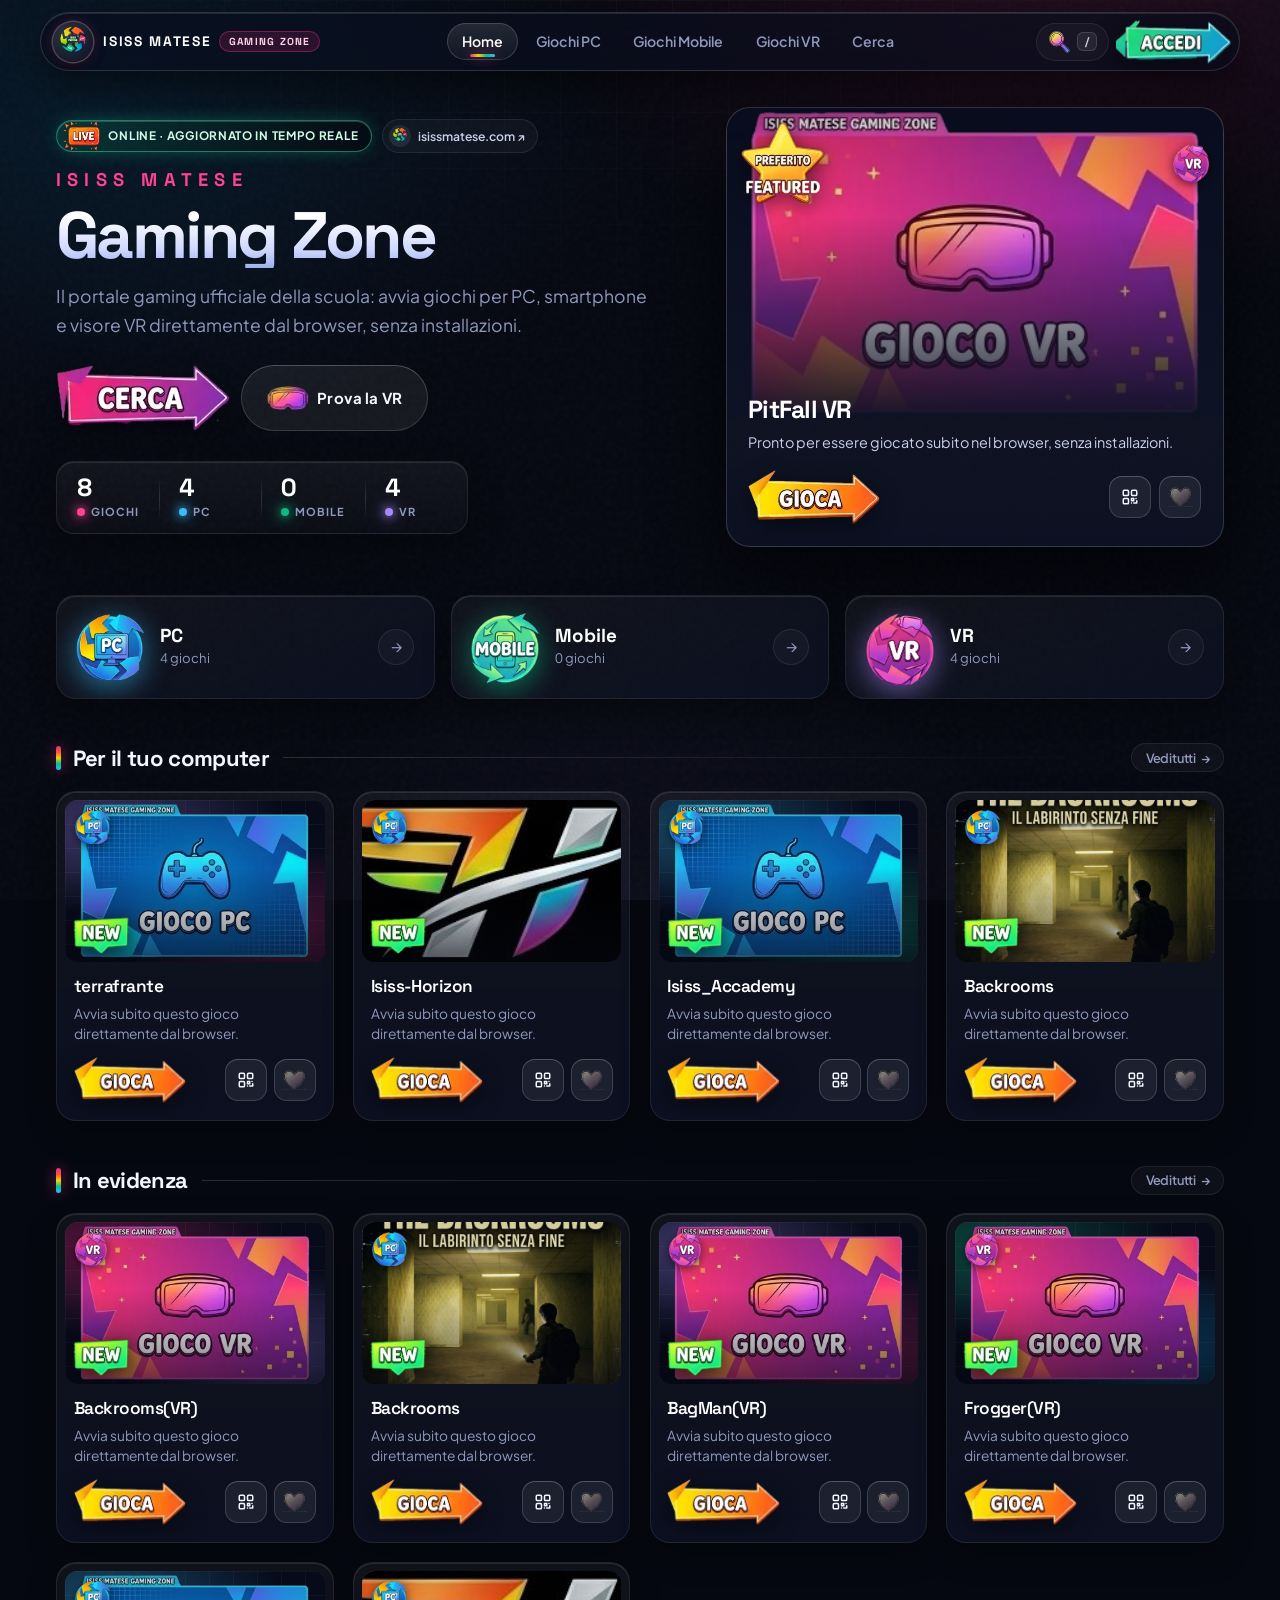
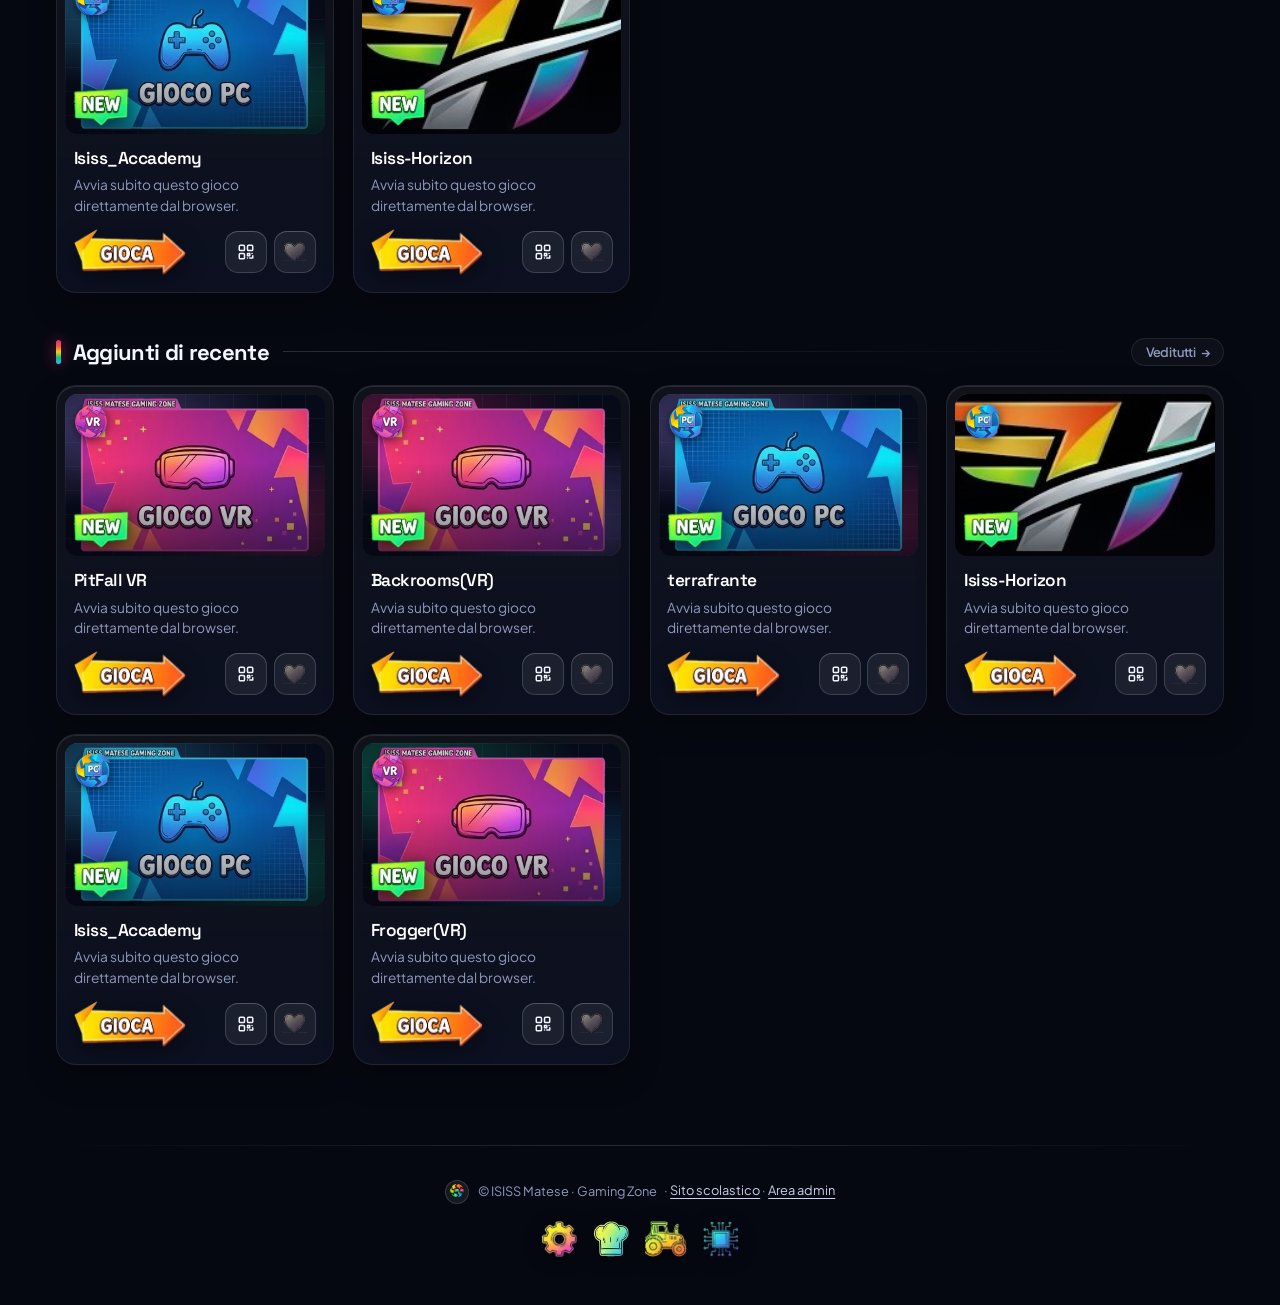
==== commit e04724f6: "Add files via upload" ====
--- a/index.html
+++ b/index.html
@@ -98,10 +98,68 @@
 }
 p{text-wrap:pretty}
 ::selection{background:rgba(236,42,126,.55);color:#fff}
-::-webkit-scrollbar{width:9px;height:9px}
-::-webkit-scrollbar-track{background:var(--bg)}
-::-webkit-scrollbar-thumb{background:rgba(255,255,255,.15);border-radius:9px;border:2px solid var(--bg)}
-::-webkit-scrollbar-thumb:hover{background:rgba(255,255,255,.28)}
+/* ==========================================================================
+   BARRA DI SCORRIMENTO PERSONALIZZATA (Palette policroma del Logo ISISS Matese)
+   ========================================================================== */
+html{
+  scrollbar-width:thin;
+  scrollbar-color:#df3185 #060811;
+}
+::-webkit-scrollbar{width:12px;height:9px}
+::-webkit-scrollbar-track{
+  background:linear-gradient(180deg,#060811 0%,#0a0f22 50%,#060811 100%);
+  border-left:1px solid rgba(255,255,255,.07);
+  box-shadow:inset 0 0 10px rgba(0,0,0,.78);
+}
+::-webkit-scrollbar-thumb{
+  background:linear-gradient(180deg,
+    #df3185 0%,
+    #ff5238 18%,
+    #ee8310 32%,
+    #edd300 46%,
+    #85d619 60%,
+    #00c18f 76%,
+    #00a5ac 88%,
+    #3b82f6 100%);
+  border-radius:999px;
+  border:2.5px solid #060811;
+  background-clip:padding-box;
+  box-shadow:inset 0 0 6px rgba(255,255,255,.45),0 0 12px rgba(223,49,133,.35);
+}
+::-webkit-scrollbar-thumb:hover{
+  background:linear-gradient(180deg,
+    #ff4fa3 0%,
+    #ff6b52 18%,
+    #ff9c2a 32%,
+    #ffe433 46%,
+    #9ce835 60%,
+    #1be0aa 76%,
+    #1cc6ce 88%,
+    #60a5fa 100%);
+  border-width:2px;
+  box-shadow:inset 0 0 8px rgba(255,255,255,.6),0 0 16px rgba(0,193,143,.5);
+}
+::-webkit-scrollbar-thumb:active{
+  background:linear-gradient(180deg,#df3185 0%,#edd300 50%,#00c18f 100%);
+  border-width:1.5px;
+}
+::-webkit-scrollbar-corner{background:#060811}
+
+/* Variante orizzontale sottile con gradient logo per caroselli e filtri */
+.grid.h::-webkit-scrollbar,.fchips::-webkit-scrollbar{height:6px;display:block}
+.grid.h::-webkit-scrollbar-track,.fchips::-webkit-scrollbar-track{background:rgba(255,255,255,.03);border-radius:999px;border:0}
+.grid.h::-webkit-scrollbar-thumb,.fchips::-webkit-scrollbar-thumb{
+  background:linear-gradient(90deg,#df3185,#ee8310,#edd300,#85d619,#00c18f,#3b82f6);
+  border:0;border-radius:999px;
+}
+
+/* Indicatore di scorrimento luminoso in cima allo schermo */
+#scroll-progress{
+  position:fixed;top:0;left:0;height:3px;width:0%;z-index:105;pointer-events:none;
+  background:linear-gradient(90deg,#df3185 0%,#ff5238 20%,#edd300 42%,#85d619 62%,#00c18f 80%,#38bdf8 100%);
+  box-shadow:0 0 12px rgba(223,49,133,.8),0 0 22px rgba(0,193,143,.55);
+  transition:width .08s linear;
+}
 :focus-visible{outline:2px solid var(--pri-h);outline-offset:2px}
 svg{flex:none}
 
@@ -880,13 +938,230 @@
   .box code{color:#000;background:none;border:0}
   .box button{display:none}
 }
+
+/* ==========================================================================
+   PERSONALIZZAZIONI LOGO & INDICATORI NEON GLASSMORPHIC (Stile UI Kit)
+   ========================================================================== */
+.brand img{
+  height:40px;width:40px;object-fit:contain;padding:3px;
+  background:radial-gradient(circle at 30% 30%,rgba(255,255,255,.14),rgba(13,18,36,.85));
+  border-radius:50%;
+  box-shadow:0 0 0 1.5px rgba(255,255,255,.22),0 0 16px -4px rgba(223,49,133,.55),0 4px 12px rgba(0,0,0,.45);
+  transition:transform .3s var(--ease),box-shadow .3s var(--ease);
+}
+.brand:hover img{
+  transform:scale(1.07) rotate(-4deg);
+  box-shadow:0 0 0 1.5px rgba(255,255,255,.35),0 0 22px -2px rgba(0,193,143,.65);
+}
+.school-link img{
+  width:22px;height:22px;object-fit:contain;padding:2px;
+  background:rgba(255,255,255,.08);border-radius:50%;
+}
+.foot-brand{
+  display:inline-flex;align-items:center;gap:.55rem;vertical-align:middle;margin-right:.35rem;
+}
+.foot-brand img{
+  width:24px;height:24px;object-fit:contain;padding:2px;border-radius:50%;
+  background:rgba(255,255,255,.07);border:1px solid rgba(255,255,255,.14);
+}
+.pbar-logo{
+  width:28px;height:28px;object-fit:contain;padding:2px;border-radius:50%;
+  background:rgba(255,255,255,.07);border:1px solid rgba(255,255,255,.16);flex:none;
+}
+
+/* Indicatori neon-glass (LIVE, NEW, STAR, Platform Badges) */
+.pill-live{
+  background:linear-gradient(135deg,rgba(16,185,129,.18),rgba(6,8,17,.82));
+  border:1px solid rgba(52,211,153,.52);
+  box-shadow:0 0 20px -6px rgba(16,185,129,.65),inset 0 1px 0 rgba(255,255,255,.18);
+  color:#d1fae5;
+}
+.pill-live i{
+  width:8px;height:8px;
+  background:#34d399;
+  box-shadow:0 0 12px #34d399,0 0 22px #10b981;
+}
+.metric span i{
+  width:8px;height:8px;
+  box-shadow:0 0 10px var(--dot,var(--pri-h)),0 0 18px var(--dot,var(--pri-h));
+}
+.b{
+  padding:.22rem .58rem;
+  border:1px solid color-mix(in srgb,currentColor 55%,transparent);
+  background:linear-gradient(135deg,color-mix(in srgb,currentColor 20%,rgba(8,12,28,.88)),rgba(6,8,17,.9));
+  box-shadow:0 0 14px -4px color-mix(in srgb,currentColor 70%,transparent),inset 0 1px 0 rgba(255,255,255,.16);
+  text-shadow:0 0 8px color-mix(in srgb,currentColor 55%,transparent);
+}
+.tag{
+  padding:.24rem .62rem;
+  box-shadow:0 0 16px -4px currentColor,inset 0 1px 0 rgba(255,255,255,.22);
+  text-shadow:0 0 8px currentColor;
+}
+.tag.new{
+  color:#5eead4;
+  background:linear-gradient(135deg,rgba(16,185,129,.28),rgba(6,12,24,.88));
+  border-color:rgba(94,234,212,.62);
+}
+.tag.star,.spot-badge{
+  color:#fde68a;
+  background:linear-gradient(135deg,rgba(251,191,36,.24),rgba(12,16,33,.88));
+  border-color:rgba(251,191,36,.62);
+  box-shadow:0 0 18px -5px rgba(251,191,36,.65),inset 0 1px 0 rgba(255,255,255,.22);
+}
+
+/* Indicatori categoria Bento (icone neon glassmorphic in contenitore luminoso) */
+.cat em{
+  width:54px;height:54px;border-radius:16px;
+  background:
+    radial-gradient(circle at 30% 25%,color-mix(in srgb,var(--k) 32%,transparent),transparent 70%),
+    linear-gradient(145deg,rgba(255,255,255,.08),rgba(6,8,17,.85));
+  border:1px solid color-mix(in srgb,var(--k) 55%,transparent);
+  box-shadow:
+    0 0 24px -6px color-mix(in srgb,var(--k) 78%,transparent),
+    inset 0 1px 0 rgba(255,255,255,.22),
+    inset 0 -8px 18px -10px color-mix(in srgb,var(--k) 50%,transparent);
+}
+.cat em svg{
+  width:26px;height:26px;
+  filter:drop-shadow(0 0 7px color-mix(in srgb,var(--k) 85%,transparent));
+}
+
+/* Sfondo neon glassmorphic per giochi senza immagine di copertina (.ph) */
+.ph{
+  background:
+    radial-gradient(110% 90% at 15% 15%,color-mix(in srgb,var(--h) 38%,transparent),transparent 62%),
+    radial-gradient(100% 90% at 85% 85%,color-mix(in srgb,var(--h2) 36%,transparent),transparent 62%),
+    linear-gradient(rgba(255,255,255,.045) 1px,transparent 1px),
+    linear-gradient(90deg,rgba(255,255,255,.045) 1px,transparent 1px),
+    #070b1a;
+  background-size:100% 100%,100% 100%,24px 24px,24px 24px,100% 100%;
+}
+.ph::before{
+  content:"";position:absolute;inset:12px;border-radius:12px;pointer-events:none;
+  border:1px solid color-mix(in srgb,var(--h) 34%,rgba(255,255,255,.1));
+  background:linear-gradient(135deg,rgba(255,255,255,.06),transparent 45%,color-mix(in srgb,var(--h2) 10%,transparent));
+  box-shadow:inset 0 0 26px -10px color-mix(in srgb,var(--h) 55%,transparent);
+}
+.ph::after{
+  content:"";position:absolute;left:18%;right:18%;bottom:14px;height:3px;border-radius:99px;pointer-events:none;
+  background:linear-gradient(90deg,transparent,var(--h),var(--h2),transparent);
+  box-shadow:0 0 14px var(--h);
+  opacity:.85;
+}
+.ph svg{
+  position:relative;z-index:1;
+  width:66px;height:66px;padding:15px;border-radius:18px;
+  color:#fff;
+  background:linear-gradient(145deg,color-mix(in srgb,var(--h) 28%,rgba(13,18,36,.85)),rgba(6,8,17,.88));
+  border:1px solid color-mix(in srgb,var(--h) 62%,rgba(255,255,255,.25));
+  box-shadow:0 0 28px -4px color-mix(in srgb,var(--h) 85%,transparent),inset 0 1px 0 rgba(255,255,255,.32);
+  filter:drop-shadow(0 0 8px color-mix(in srgb,var(--h) 85%,transparent));
+}
+
+/* Indicatore attivo navbar e icone azione neon */
+#menu a.on::after{
+  height:2.5px;
+  background:linear-gradient(90deg,#df3185,#edd300,#00c18f,#38bdf8);
+  box-shadow:0 0 12px rgba(223,49,133,.8);
+}
+.sec::before{
+  width:4.5px;
+  background:linear-gradient(180deg,#df3185,#ff5238,#edd300,#00c18f,#38bdf8);
+  box-shadow:0 0 14px rgba(223,49,133,.65);
+}
+.ib:hover svg,.fchips a.on svg{
+  filter:drop-shadow(0 0 6px currentColor);
+}
+.ib.on{
+  color:#ff5ea3;
+  background:linear-gradient(135deg,rgba(236,42,126,.26),rgba(13,18,36,.85));
+  box-shadow:inset 0 0 0 1px rgba(255,94,163,.65),0 0 22px -4px rgba(236,42,126,.7);
+}
+#loader i{
+  background:linear-gradient(90deg,transparent,#df3185,#edd300,#00c18f,#38bdf8,transparent);
+}
+
+/* ==========================================================================
+   INDICATORI GRAFICI (badge, icone e pulsanti illustrati)
+   ========================================================================== */
+img.ind{display:inline-block;max-width:none;flex:none;-webkit-user-drag:none;user-select:none}
+.ind-keep{transition:none!important}
+.card:hover .thumb img.ind-keep,.spot:hover .spot-media img.ind-keep{transform:none!important}
+
+/* LIVE */
+.pill-live{gap:.5rem;padding-left:.35rem}
+img.live-img{height:30px;width:auto;margin-block:-5px}
+
+/* Badge piattaforma PC / MOBILE / VR */
+.bd{gap:.35rem;right:70px}
+img.b-img{position:static;inset:auto;width:auto;height:34px;object-fit:contain;filter:drop-shadow(0 2px 5px rgba(0,0,0,.6))}
+.spot-top img.b-img{height:38px}
+
+/* NEW, stella in evidenza, PREFERITO */
+img.tag-img{position:absolute;height:auto;z-index:3;object-fit:contain;filter:drop-shadow(0 3px 8px rgba(0,0,0,.55))}
+img.tag-img.new{left:8px;bottom:8px;top:auto;right:auto;width:56px}
+img.tag-img.star{right:6px;top:6px;left:auto;bottom:auto;width:60px}
+img.fav-burst{display:none;position:absolute;right:6px;bottom:6px;left:auto;top:auto;width:66px;height:auto;z-index:3;object-fit:contain;pointer-events:none;filter:drop-shadow(0 3px 8px rgba(0,0,0,.55));animation:fade .35s var(--ease) both}
+.card:has(.ib.on) img.fav-burst{display:block}
+img.spot-star{position:static;inset:auto;width:84px;height:auto;object-fit:contain;filter:drop-shadow(0 4px 10px rgba(0,0,0,.55))}
+
+/* Segnaposto copertina: card illustrata per categoria */
+.ph.has-art::before,.ph.has-art::after{display:none}
+.ph img.ph-art{position:absolute;inset:0;width:100%;height:100%;object-fit:contain;padding:4px}
+
+/* Categorie (Bento) */
+.cat em.cat-ico{width:68px;height:68px;border-radius:0;background:none;border:0;box-shadow:none;overflow:visible}
+.cat em.cat-ico img{width:100%;height:100%;object-fit:contain;filter:drop-shadow(0 6px 14px color-mix(in srgb,var(--k) 55%,transparent))}
+
+/* Pulsanti illustrati (GIOCA, CERCA, ACCEDI) */
+.btn.img-btn,.btn.img-btn:hover{background:none;border:0;box-shadow:none;padding:0;border-radius:0;transform:none;overflow:visible}
+.btn.img-btn .rip{display:none}
+.btn.img-btn img{display:block;height:46px;width:auto;max-width:100%;object-fit:contain;filter:drop-shadow(0 6px 12px rgba(0,0,0,.45));transition:transform .24s var(--ease),filter .24s}
+.btn.img-btn:hover img{transform:translateY(-2px) scale(1.04);filter:drop-shadow(0 10px 18px rgba(236,42,126,.5))}
+.btn.img-btn:active img{transform:scale(.97)}
+.btn.img-btn:focus-visible{outline:2px solid var(--pri-h);outline-offset:4px;border-radius:10px}
+#login-btn.img-btn{padding:0;height:auto}
+#login-btn.img-btn img{height:44px}
+.acts .btn.img-btn{min-height:0;justify-content:flex-start}
+.spot-acts .btn.img-btn{justify-content:flex-start}
+.spot-acts .btn.img-btn img{height:54px}
+.hero-cta .btn.img-btn img{height:66px}
+.btn img.btn-ico{width:auto;height:24px;object-fit:contain}
+
+/* Ricerca, cuore, stati vuoti, LEVEL UP, footer */
+.qsearch img{width:22px;height:22px;object-fit:contain}
+.search-wrap img.s-ico{position:absolute;left:.8rem;width:24px;height:24px;object-fit:contain;pointer-events:none}
+.fchip img.chip-ico{width:17px;height:17px;object-fit:contain;vertical-align:-3px}
+.ib img{width:25px;height:25px;object-fit:contain;filter:grayscale(.9) brightness(.8);opacity:.75;transition:filter .2s,opacity .2s}
+.ib.on img,.ib:hover img{filter:none;opacity:1}
+[data-fav].pop img{animation:pop .42s var(--ease)}
+.empty .ei img{width:42px;height:42px;object-fit:contain}
+.sec img.lvl-img{height:36px;width:auto;margin-left:.5rem}
+.foot-ico{display:flex;justify-content:center;flex-wrap:wrap;gap:1rem;margin-top:1.1rem}
+.foot-ico img{height:36px;width:auto;object-fit:contain;filter:drop-shadow(0 3px 8px rgba(0,0,0,.5))}
+
+@media(max-width:620px){
+  .bd{right:54px}
+  img.b-img{height:28px}
+  img.tag-img.new{width:46px}
+  img.tag-img.star{width:46px;right:4px;top:4px}
+  img.fav-burst{width:52px}
+  img.spot-star{width:64px}
+  .cat em.cat-ico{width:52px;height:52px}
+  .acts .btn.img-btn img{height:38px}
+  .hero-cta .btn.img-btn{justify-content:center}
+  .hero-cta .btn.img-btn img{height:58px}
+  .ib img{width:22px;height:22px}
+  .sec img.lvl-img{height:30px}
+}
 </style>
 </head>
 <body>
 <div id="loader" aria-hidden="true"><i></i></div>
+<div id="scroll-progress" aria-hidden="true"></div>
 
 <!-- Logo ISISS Matese: elegante emblema SVG inline data-URI (sostituibile con il logo originale) -->
-<img id="logo-src" alt="" hidden src="data:image/svg+xml,%3Csvg xmlns='http://www.w3.org/2000/svg' viewBox='0 0 96 96'%3E%3Cdefs%3E%3ClinearGradient id='g1' x1='0' y1='0' x2='1' y2='1'%3E%3Cstop offset='0%25' stop-color='%23ff4393'/%3E%3Cstop offset='55%25' stop-color='%23ec2a7e'/%3E%3Cstop offset='100%25' stop-color='%230ea5e9'/%3E%3C/linearGradient%3E%3ClinearGradient id='g2' x1='0' y1='0' x2='0' y2='1'%3E%3Cstop offset='0%25' stop-color='%23161d3a'/%3E%3Cstop offset='100%25' stop-color='%23070a16'/%3E%3C/linearGradient%3E%3C/defs%3E%3Ccircle cx='48' cy='48' r='46' fill='url(%23g2)' stroke='url(%23g1)' stroke-width='3'/%3E%3Cpath d='M22 62 34 32l14 19 14-19 12 30' fill='none' stroke='%23ffffff' stroke-width='5.5' stroke-linecap='round' stroke-linejoin='round'/%3E%3Ccircle cx='48' cy='25' r='4.5' fill='%23ff4393'/%3E%3Cpath d='M30 70h36' stroke='url(%23g1)' stroke-width='3.5' stroke-linecap='round'/%3E%3C/svg%3E">
+<img id="logo-src" alt="Logo ISISS Matese" hidden src="[data-uri]">
 
 <a class="skip" href="#app" onclick="event.preventDefault();document.getElementById('app').focus()">Vai ai contenuti</a>
 
@@ -908,13 +1183,10 @@
   </nav>
   <div class="nav-r">
     <button id="qsearch-btn" class="qsearch" type="button" title="Cerca un gioco (premi /)" aria-label="Cerca un gioco">
-      <svg viewBox="0 0 24 24" aria-hidden="true"><circle cx="11" cy="11" r="7"/><path d="m20 20-3.5-3.5"/></svg>
+      <img class="ind" data-ind="search" alt="" aria-hidden="true" draggable="false">
       <kbd>/</kbd>
     </button>
-    <a id="login-btn" class="btn ghost" href="admin.html">
-      <svg viewBox="0 0 24 24" aria-hidden="true"><rect x="4" y="11" width="16" height="10" rx="2"/><path d="M8 11V7a4 4 0 0 1 8 0v4"/></svg>
-      <span>Accedi</span>
-    </a>
+    <a id="login-btn" class="btn ghost img-btn" href="admin.html" aria-label="Accedi"><img class="ind" data-ind="btn_accedi" alt="Accedi" draggable="false"></a>
   </div>
 </header>
 
@@ -926,7 +1198,13 @@
 <main id="app" tabindex="-1"></main>
 
 <footer class="foot">
-  © ISISS Matese · Gaming Zone · <a href="https://isissmatese.com/" target="_blank" rel="noopener">Sito scolastico</a> · <a href="admin.html">Area admin</a>
+  <span class="foot-brand"><img id="foot-logo" alt="Logo ISISS Matese" width="24" height="24"><span>© ISISS Matese · Gaming Zone</span></span> · <a href="https://isissmatese.com/" target="_blank" rel="noopener">Sito scolastico</a> · <a href="admin.html">Area admin</a>
+  <div class="foot-ico" aria-hidden="true">
+    <img class="ind" data-ind="gear" alt="" draggable="false">
+    <img class="ind" data-ind="chef" alt="" draggable="false">
+    <img class="ind" data-ind="tractor" alt="" draggable="false">
+    <img class="ind" data-ind="chip" alt="" draggable="false">
+  </div>
 </footer>
 
 <!-- Bottom Tab Bar Mobile (<= 860px) -->
@@ -970,8 +1248,39 @@
 };
 const ICON = { pc: IC.pc, mobile: IC.mobile, vr: IC.vr };
 
+const IMG = {
+  c_pc: '[data-uri]',
+  c_mobile: '[data-uri]',
+  c_vr: '[data-uri]',
+  live: '[data-uri]',
+  new: '[data-uri]',
+  pref_burst: '[data-uri]',
+  star: '[data-uri]',
+  card_pc: '[data-uri]',
+  card_mobile: '[data-uri]',
+  card_vr: '[data-uri]',
+  card_empty: '[data-uri]',
+  btn_gioca: '[data-uri]',
+  btn_accedi: '[data-uri]',
+  btn_cerca: '[data-uri]',
+  gear: '[data-uri]',
+  chef: '[data-uri]',
+  tractor: '[data-uri]',
+  chip: '[data-uri]',
+  goggles: '[data-uri]',
+  pad: '[data-uri]',
+  levelup: '[data-uri]',
+  heart: '[data-uri]',
+  search: '[data-uri]'
+};
+/* Indicatori grafici (immagini incorporate) */
+const ind = (k, c = '', alt = '') => `<img class="ind ${c}" src="${IMG[k]}" alt="${alt}"${alt ? '' : ' aria-hidden="true"'} draggable="false">`;
+const phArt = g => ind('card_' + (CATS[g.category] ? g.category : 'empty'), 'ph-art');
+document.querySelectorAll('img[data-ind]').forEach(i => { i.src = IMG[i.dataset.ind]; });
+
 /* Imposta logo navbar e favicon */
 $('.brand img').src = LOGO;
+if ($('#foot-logo')) $('#foot-logo').src = LOGO;
 { const l = document.createElement('link'); l.rel = 'icon'; l.href = LOGO; document.head.append(l); }
 
 /* Utility */
@@ -1303,7 +1612,7 @@
 const badges = g =>
   [...new Set([g.category, ...(g.compat || [])])]
     .filter(k => CATS[k] && (k !== 'vr' || g.webxr))
-    .map(k => `<i class="b ${k}">${CATS[k]}</i>`).join('') +
+    .map(k => `<img class="b-img ind-keep" src="${IMG['c_' + k]}" alt="${CATS[k]}" title="${CATS[k]}" draggable="false">`).join('') +
   (g.category === 'vr' && !g.webxr ? '<i class="b warn" title="WebXR non verificato">WebXR ?</i>' : '');
 
 const isNew = g => ts(g) && (Date.now() - ts(g) < 12096e5);
@@ -1311,10 +1620,11 @@
 const card = (g, n) => `
   <article class="card" style="--i:${n}">
     <a class="thumb t${hue(g.id)}" href="#play/${encodeURIComponent(g.id)}" aria-label="Gioca a ${esc(g.name)}">
-      <span class="ph">${IC.gp}</span>
+      <span class="ph has-art">${phArt(g)}</span>
       ${cover(g)}
-      ${isNew(g) ? '<i class="tag new">NEW</i>' : ''}
-      ${g.featured ? '<i class="tag star" title="In evidenza">★</i>' : ''}
+      ${isNew(g) ? ind('new', 'tag-img new ind-keep', 'NEW') : ''}
+      ${g.featured ? ind('star', 'tag-img star ind-keep', 'In evidenza') : ''}
+      ${ind('pref_burst', 'fav-burst ind-keep')}
       <div class="bd">${badges(g)}</div>
       <span class="pl"><b>${IC.play}</b></span>
     </a>
@@ -1322,9 +1632,9 @@
       <h3 title="${esc(g.name)}">${esc(g.name)}</h3>
       <p>${esc(g.description || 'Avvia subito questo gioco direttamente dal browser.')}</p>
       <div class="acts">
-        <a class="btn" href="#play/${encodeURIComponent(g.id)}">${IC.play}Gioca</a>
+        <a class="btn img-btn" href="#play/${encodeURIComponent(g.id)}" aria-label="Gioca a ${esc(g.name)}">${ind('btn_gioca', '', 'Gioca')}</a>
         <button class="ghost ib" type="button" data-qr="${esc(g.id)}" title="Codice QR" aria-label="Mostra codice QR">${IC.qr}</button>
-        <button class="ghost ib${fav.includes(g.id) ? ' on' : ''}" type="button" data-fav="${esc(g.id)}" title="Preferito" aria-label="Aggiungi ai preferiti" aria-pressed="${fav.includes(g.id)}">${IC.heart}</button>
+        <button class="ghost ib${fav.includes(g.id) ? ' on' : ''}" type="button" data-fav="${esc(g.id)}" title="Preferito" aria-label="Aggiungi ai preferiti" aria-pressed="${fav.includes(g.id)}">${ind('heart')}</button>
       </div>
     </div>
   </article>`;
@@ -1334,8 +1644,8 @@
 const grid = (a, c = '') => a.length
   ? `<div class="grid ${c}">${a.map((g, n) => card(g, n)).join('')}</div>`
   : games.length
-    ? empty(IC.search, 'Nessun gioco trovato', 'Prova a modificare la ricerca, la categoria o il filtro dei preferiti.')
-    : empty(IC.gp, 'Nessun gioco trovato', 'Nessun gioco disponibile al momento. Carica una cartella in <code>games/</code> o cambia filtro.');
+    ? empty(ind('search'), 'Nessun gioco trovato', 'Prova a modificare la ricerca, la categoria o il filtro dei preferiti.')
+    : empty(ind('pad'), 'Nessun gioco trovato', 'Nessun gioco disponibile al momento. Carica una cartella in <code>games/</code> o cambia filtro.');
 
 const sec = (t, all) => `<h2 class="sec"><span>${t}</span>${all ? '<a class="all" href="#cerca">Vedi tutti <i aria-hidden="true">→</i></a>' : ''}</h2>`;
 
@@ -1351,10 +1661,10 @@
   const spotlight = spotGame ? `
     <aside class="spot" aria-label="Gioco in evidenza">
       <a class="spot-media" href="#play/${encodeURIComponent(spotGame.id)}" aria-label="Gioca a ${esc(spotGame.name)}">
-        <span class="ph">${IC.gp}</span>
+        <span class="ph has-art">${phArt(spotGame)}</span>
         ${cover(spotGame)}
         <div class="spot-top">
-          <span class="spot-badge">★ In evidenza</span>
+          ${ind('star', 'spot-star ind-keep', 'In evidenza')}
           <div style="display:flex;gap:.3rem">${badges(spotGame)}</div>
         </div>
       </a>
@@ -1362,9 +1672,9 @@
         <h2>${esc(spotGame.name)}</h2>
         <p>${esc(spotGame.description || 'Pronto per essere giocato subito nel browser, senza installazioni.')}</p>
         <div class="spot-acts">
-          <a class="btn" href="#play/${encodeURIComponent(spotGame.id)}">${IC.play}Gioca ora</a>
+          <a class="btn img-btn" href="#play/${encodeURIComponent(spotGame.id)}" aria-label="Gioca ora a ${esc(spotGame.name)}">${ind('btn_gioca', '', 'Gioca')}</a>
           <button class="ghost ib" type="button" data-qr="${esc(spotGame.id)}" title="Codice QR" aria-label="Mostra codice QR">${IC.qr}</button>
-          <button class="ghost ib${fav.includes(spotGame.id) ? ' on' : ''}" type="button" data-fav="${esc(spotGame.id)}" title="Preferito" aria-label="Aggiungi ai preferiti" aria-pressed="${fav.includes(spotGame.id)}">${IC.heart}</button>
+          <button class="ghost ib${fav.includes(spotGame.id) ? ' on' : ''}" type="button" data-fav="${esc(spotGame.id)}" title="Preferito" aria-label="Aggiungi ai preferiti" aria-pressed="${fav.includes(spotGame.id)}">${ind('heart')}</button>
         </div>
       </div>
     </aside>` : '';
@@ -1373,7 +1683,7 @@
     <section class="hero${spotGame ? '' : ' solo'}">
       <div class="hero-copy">
         <div class="hero-meta">
-          <span class="pill-live"><i></i>Online · Aggiornato in tempo reale</span>
+          <span class="pill-live">${ind('live', 'live-img', 'LIVE')}Online · Aggiornato in tempo reale</span>
           <a class="school-link" href="https://isissmatese.com/" target="_blank" rel="noopener" title="Vai al sito dell'ISISS Matese">
             <img src="${LOGO}" alt="" width="20" height="20">
             <span>isissmatese.com ↗</span>
@@ -1385,8 +1695,8 @@
         </h1>
         <p class="hero-sub">Il portale gaming ufficiale della scuola: avvia giochi per PC, smartphone e visore VR direttamente dal browser, senza installazioni.</p>
         <div class="hero-cta">
-          <a class="btn big" href="#cerca">${IC.play}Esplora i giochi</a>
-          <a class="btn ghost big" href="#cat/vr">${IC.vr}Prova la VR</a>
+          <a class="btn img-btn" href="#cerca" aria-label="Esplora i giochi">${ind('btn_cerca', '', 'Cerca')}</a>
+          <a class="btn ghost big" href="#cat/vr">${ind('goggles', 'btn-ico')}Prova la VR</a>
         </div>
         ${has ? `
           <div class="metrics" aria-label="Statistiche catalogo">
@@ -1401,7 +1711,7 @@
     <div class="cats">
       ${Object.entries(CATS).map(([k, v], idx) => `
         <a class="cat ${k}" href="#cat/${k}" style="animation-delay:${idx * 70}ms">
-          <em>${ICON[k]}</em>
+          <em class="cat-ico">${ind('c_' + k)}</em>
           <div class="ct">
             <b>${v}</b>
             <span>${n(k)} ${n(k) === 1 ? 'gioco' : 'giochi'}</span>
@@ -1411,12 +1721,12 @@
 
   const body = has
     ? `${cats}
-       ${rc.length ? `${sec('Continua a giocare')}${grid(rc, 'h')}` : ''}
+       ${rc.length ? `${sec('Continua a giocare' + ind('levelup', 'lvl-img'))}${grid(rc, 'h')}` : ''}
        ${showMine ? `${sec('Per il tuo ' + (DEV === 'mobile' ? 'telefono' : 'computer'), 1)}${grid(sortG(mine, 'new').slice(0, 6), 'h')}` : ''}
        ${sec('In evidenza', 1)}${grid((f.length ? f : games).slice(0, 6), 'h')}
        ${sec('Aggiunti di recente', 1)}${grid(sortG(games, 'new').slice(0, 6), 'h')}`
     : `<div class="empty home-empty">
-         <span class="ei">${IC.gp}</span>
+         <span class="ei">${ind('pad')}</span>
          <h3>La Gaming Zone aspetta il suo primo gioco</h3>
          <p>Non ci sono ancora giochi pubblicati. Aggiungi una cartella in <code>games/</code> dall'area admin: comparirà qui in automatico.</p>
          <div class="row">
@@ -1439,7 +1749,7 @@
       </div>
       <div class="tools">
         <div class="search-wrap">
-          ${IC.search}
+          ${ind('search', 's-ico')}
           <input id="q" name="q" type="search" enterkeyhint="search" autocomplete="off" spellcheck="false" aria-label="Cerca un gioco per nome" placeholder="Cerca per nome o parola chiave…" value="${esc(S.q)}">
           <button id="qclear" class="clear-btn" type="button" aria-label="Cancella ricerca"${S.q ? '' : ' hidden'}>✕</button>
         </div>
@@ -1449,7 +1759,7 @@
         </select>
         <div class="fchips" id="cf">
           ${['all', ...Object.keys(CATS)].map(k => `<a href="#${k === 'all' ? 'cerca' : 'cat/' + k}" class="${k === c ? 'on' : ''}">${k === 'all' ? 'Tutti' : ICON[k] + ' ' + CATS[k]}</a>`).join('')}
-          <label class="fchip"><input id="fv" name="fav" type="checkbox"${S.fav ? ' checked' : ''}>♥ Preferiti</label>
+          <label class="fchip"><input id="fv" name="fav" type="checkbox"${S.fav ? ' checked' : ''}>${ind('heart', 'chip-ico')} Preferiti</label>
         </div>
       </div>
       <div id="res"></div>
@@ -1485,7 +1795,7 @@
   const g = games.find(x => x.id === id);
   if (g) LS.set('gz_recent', [g.id, ...LS.get('gz_recent', []).filter(x => x !== g.id)].slice(0, 8));
   if (!g) {
-    app.innerHTML = `<section class="wrap">${empty(IC.gp, 'Gioco non trovato', 'Il gioco richiesto non è disponibile o è stato rimosso.', '<div class="row"><a class="btn" href="#home">Torna alla Gaming Zone</a></div>')}</section>`;
+    app.innerHTML = `<section class="wrap">${empty(ind('pad'), 'Gioco non trovato', 'Il gioco richiesto non è disponibile o è stato rimosso.', '<div class="row"><a class="btn" href="#home">Torna alla Gaming Zone</a></div>')}</section>`;
     return;
   }
   const iframeAttrs = g.srcdoc
@@ -1496,6 +1806,7 @@
     <div class="player">
       <div class="pbar">
         <a class="btn" href="#home" aria-label="Torna alla Gaming Zone">←<span class="hm"> Gaming Zone</span></a>
+        <img class="pbar-logo" src="${LOGO}" alt="" width="28" height="28">
         <b>${esc(g.name)}</b>
         <span class="sp"></span>
         ${g.url ? `<a class="btn ghost ext" href="${esc(g.url)}" target="_blank" rel="noopener">Apri in nuova scheda ↗</a>` : ''}
@@ -1692,7 +2003,15 @@
   setTimeout(() => s.remove(), 650);
 });
 
-addEventListener('scroll', () => $('.nav').classList.toggle('scrolled', scrollY > 18), { passive: true });
+const spBar = $('#scroll-progress');
+addEventListener('scroll', () => {
+  $('.nav').classList.toggle('scrolled', scrollY > 18);
+  if (spBar) {
+    const h = document.documentElement;
+    const max = h.scrollHeight - h.clientHeight;
+    spBar.style.width = max > 0 ? (scrollY / max * 100) + '%' : '0%';
+  }
+}, { passive: true });
 
 const io = 'IntersectionObserver' in window
   ? new IntersectionObserver(es => es.forEach(x => { if (x.isIntersecting) { x.target.classList.add('in'); io.unobserve(x.target); } }), { threshold: .08 })
@@ -1721,4 +2040,4 @@
 })();
 </script>
 </body>
-</html>
+</html>
